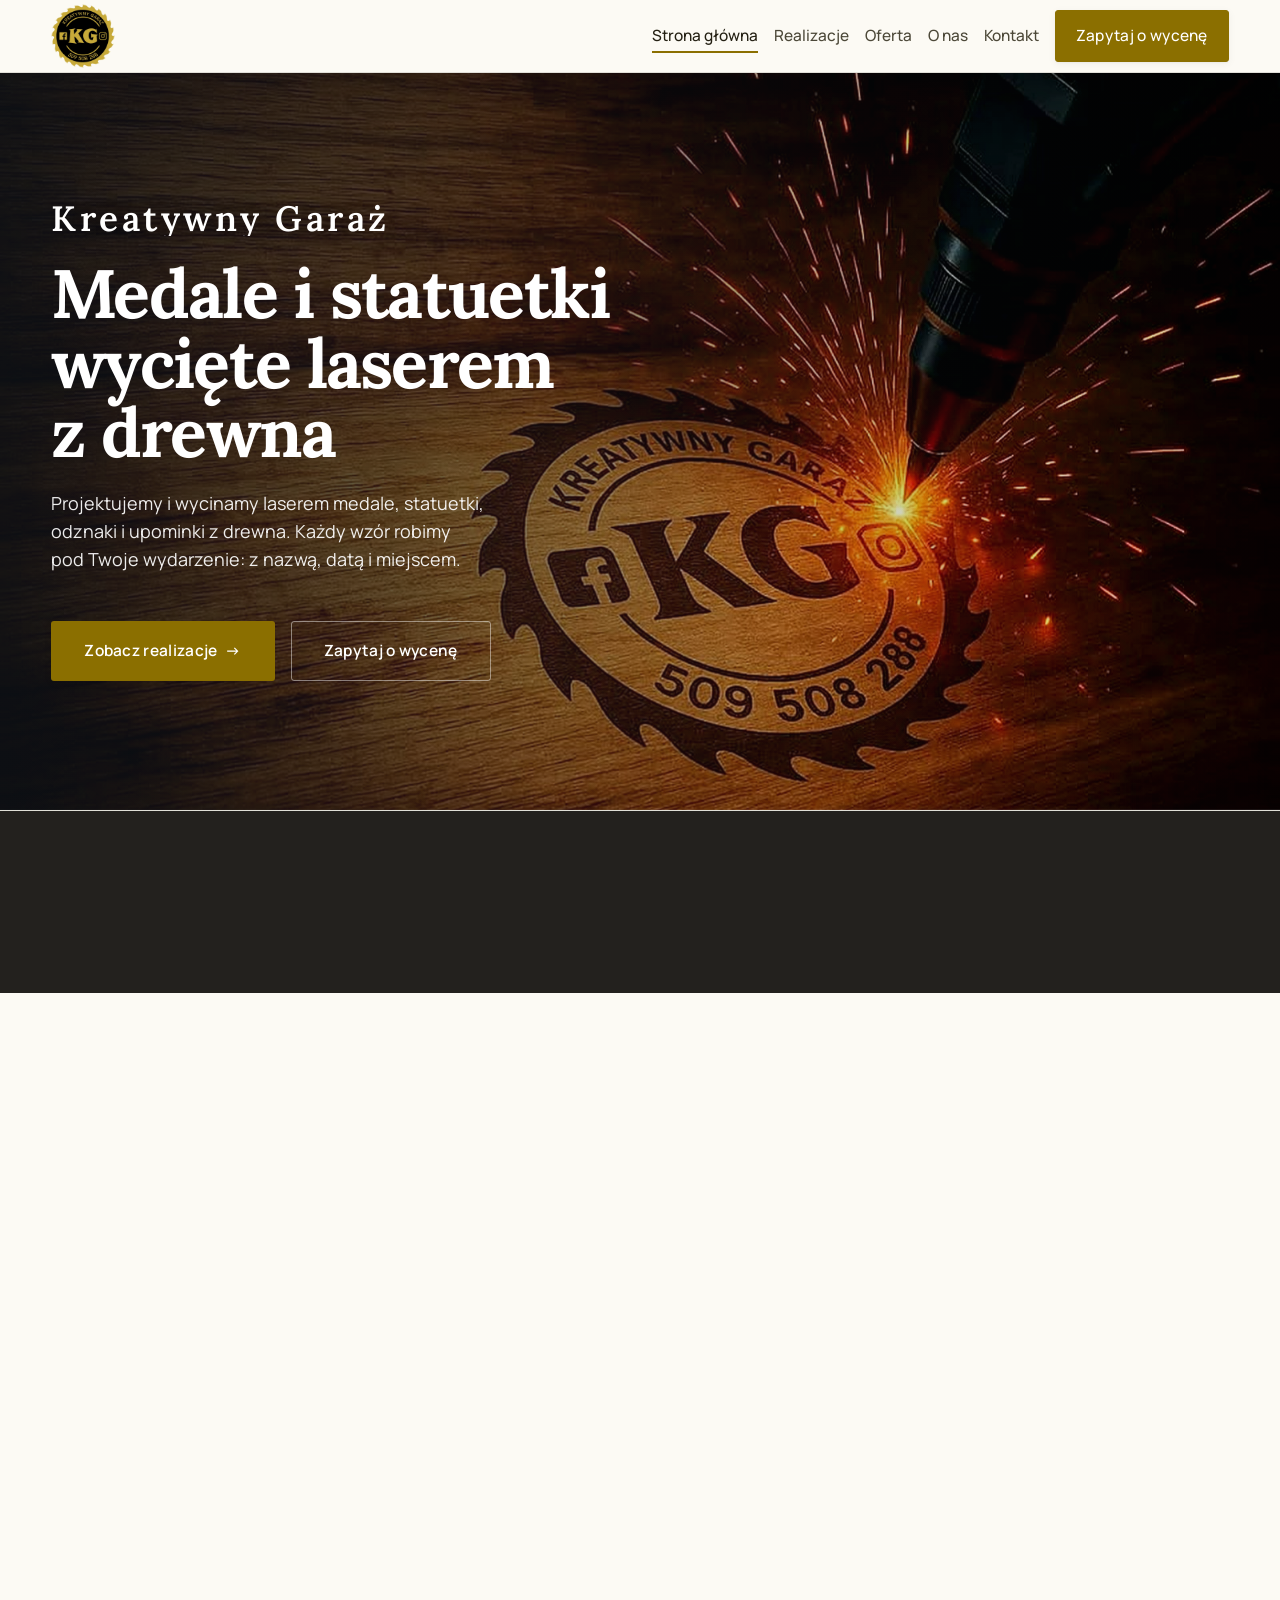
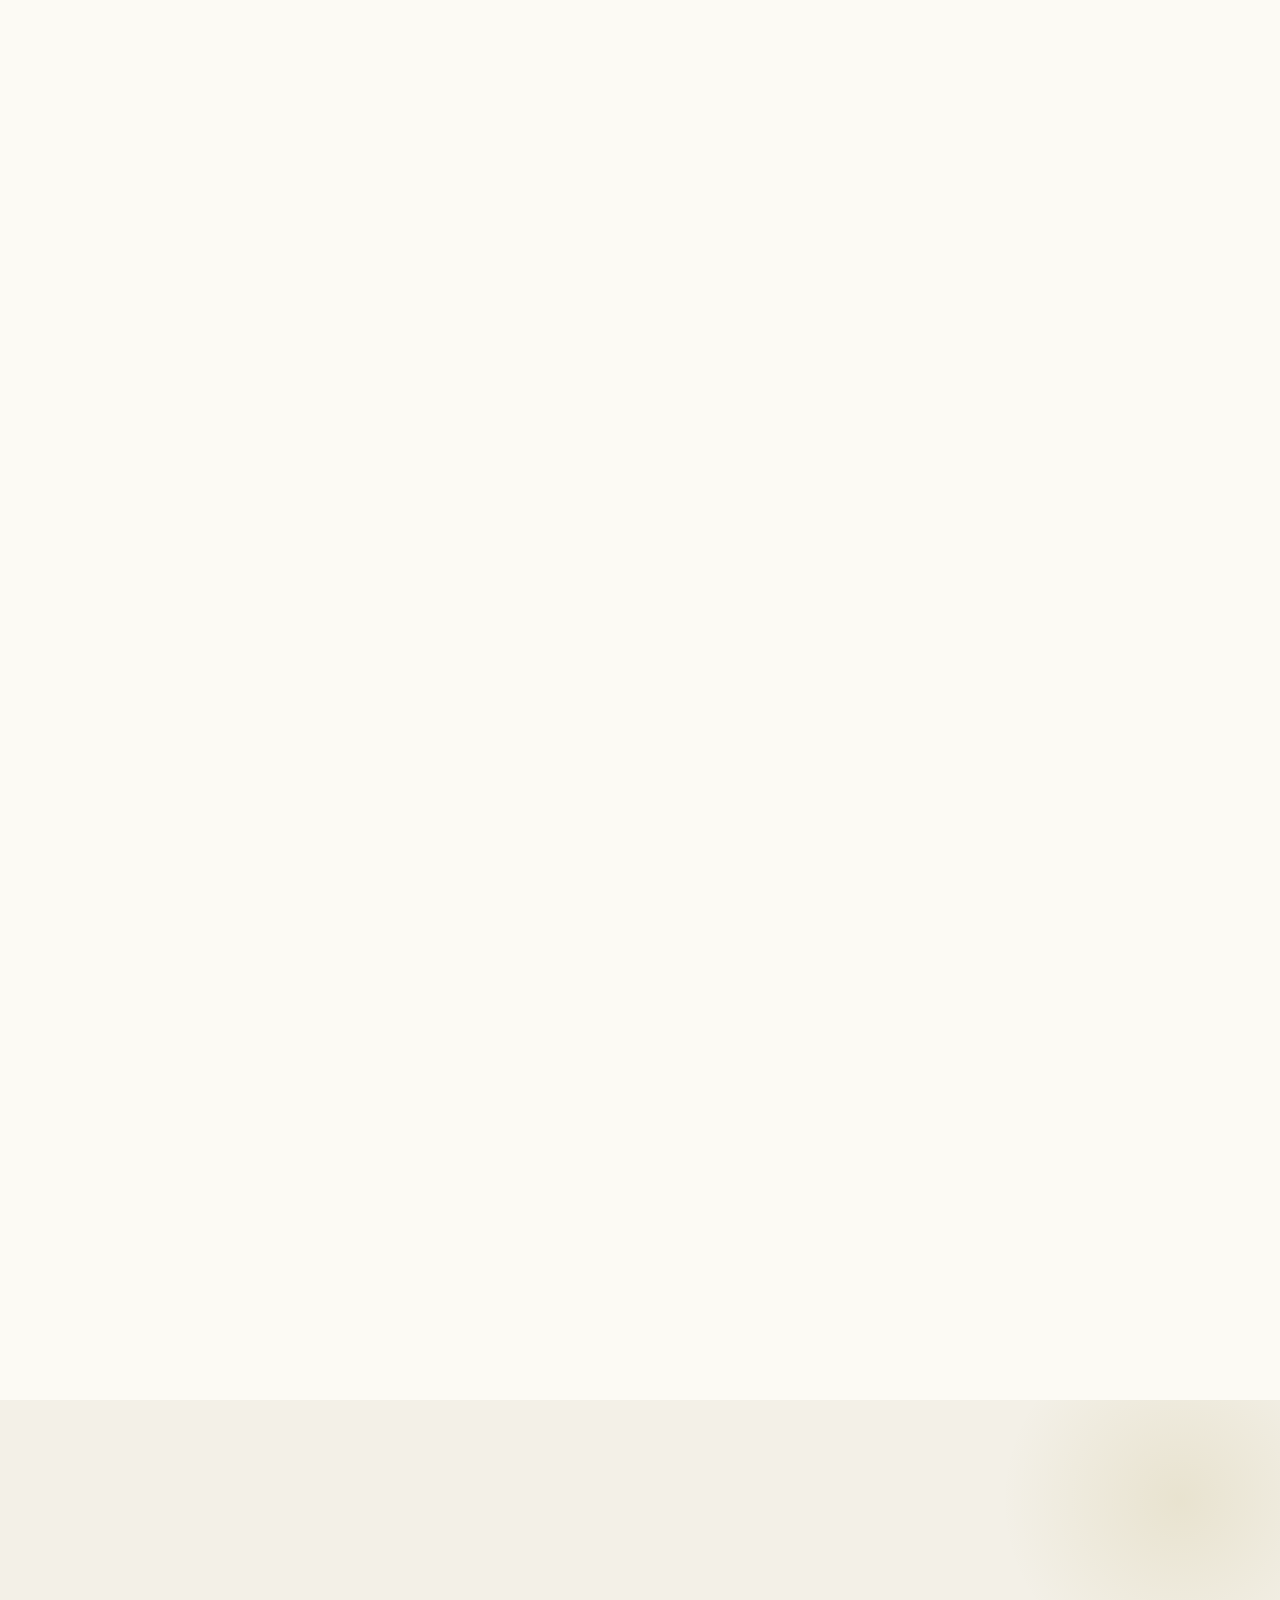
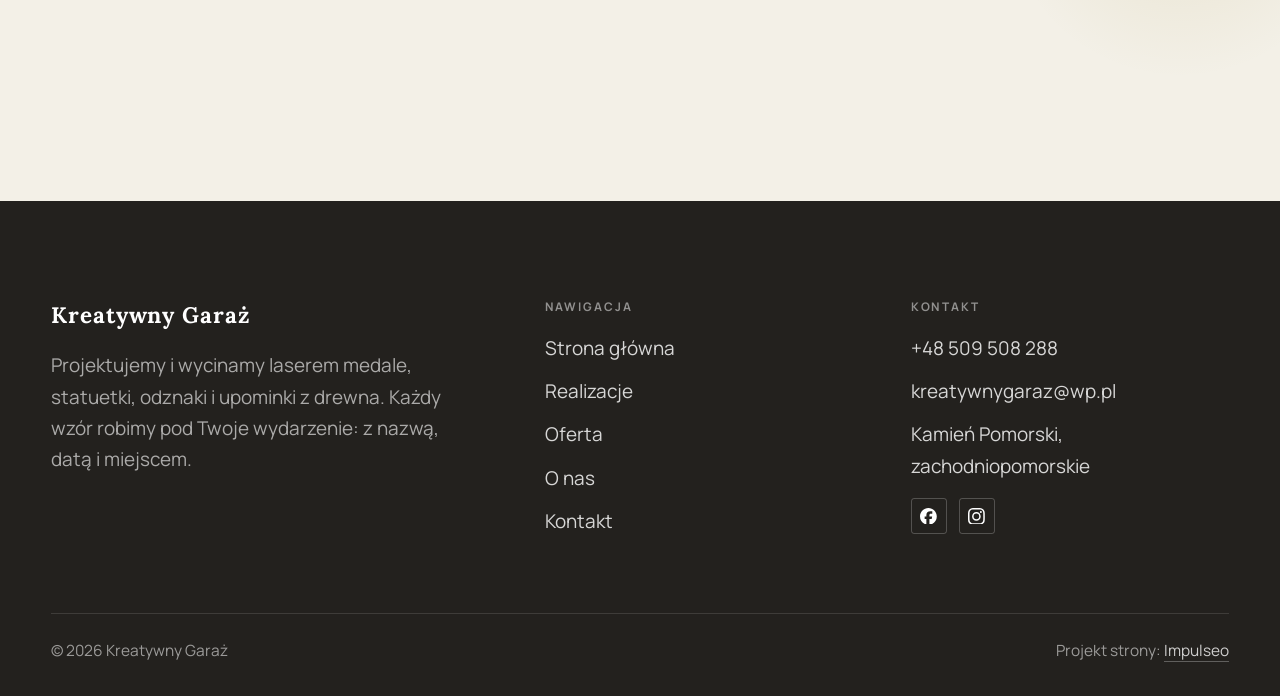
==== index.html @ 51b4d13c "Strona demo: kreatywny-garaz" ====
<!DOCTYPE html>
<html lang="pl">
<head>
<meta charset="UTF-8">
<meta name="viewport" content="width=device-width, initial-scale=1.0">
<title>Kreatywny Garaż - grawerowanie i cięcie laserowe · Kamień Pomorski</title>
<meta name="description" content="Kreatywny Garaż - grawerowanie i cięcie laserowe w drewnie. Medale, statuetki, odznaki i upominki z własnym projektem. Kamień Pomorski i okolice, tel. 509 508 288.">
<link rel="canonical" href="https://kris20032.github.io/kreatywny-garaz/">
<meta name="robots" content="noindex, nofollow">
<meta property="og:type" content="website">
<meta property="og:locale" content="pl_PL">
<meta property="og:site_name" content="Kreatywny Garaż">
<meta property="og:title" content="Kreatywny Garaż - grawerowanie i cięcie laserowe · Kamień Pomorski">
<meta property="og:description" content="Kreatywny Garaż - grawerowanie i cięcie laserowe w drewnie. Medale, statuetki, odznaki i upominki z własnym projektem. Kamień Pomorski i okolice, tel. 509 508 288.">
<meta property="og:url" content="https://kris20032.github.io/kreatywny-garaz/">
<meta property="og:image" content="https://kris20032.github.io/kreatywny-garaz/img/og.jpg">
<meta property="og:image:width" content="1200">
<meta property="og:image:height" content="630">
<meta name="twitter:card" content="summary_large_image">
<script type="application/ld+json">{"@context": "https://schema.org", "@type": "LocalBusiness", "name": "Kreatywny Garaż", "url": "https://kris20032.github.io/kreatywny-garaz/", "telephone": "+48509508288", "image": "https://kris20032.github.io/kreatywny-garaz/img/og.jpg", "areaServed": "Kamień Pomorski", "sameAs": ["https://www.facebook.com/KreatywnyGarazWyrobyzDrewna/", "https://www.instagram.com/kreatywny_garaz/"]}</script>
<link rel="preconnect" href="https://fonts.googleapis.com">
<link rel="preconnect" href="https://fonts.gstatic.com" crossorigin>
<link href="https://fonts.googleapis.com/css2?family=Lora:wght@500;600;700&family=Manrope:wght@400;500;600&display=swap" rel="stylesheet">
<link rel="stylesheet" href="assets/styles.css?v=b07bffbc">
</head>
<body>

<header class="nav">
  <div class="wrap nav-inner">
    <a class="brand brand-has-logo" href="index.html"><img class="brand-logo" src="img/logo.png" alt="Kreatywny Garaż" width="720" height="720" decoding="async"></a>
    <nav class="nav-links">
      <a href="index.html" class="active" aria-current="page">Strona główna</a>
      <a href="realizacje.html">Realizacje</a>
      <a href="oferta.html">Oferta</a>
      <a href="o-nas.html">O nas</a>
      <a href="kontakt.html">Kontakt</a>
      <a href="kontakt.html" class="btn btn-accent">Zapytaj o wycenę</a>
    </nav>
    <button class="nav-toggle" aria-label="Menu"><span></span><span></span><span></span></button>
  </div>
</header>

<main>
<section class="hero-cine">
  <img src="img/hero.jpg" fetchpriority="high" data-rotate="img/g7.jpg|img/g8.jpg" alt="Kreatywny Garaż - Medale i statuetki wycięte laserem z drewna" width="1600" height="1067">
  <div class="wrap">
    <div class="hero-copy">
      <div class="brandmark bm-m"><span class="bm-line"><span>Kreatywny Garaż</span></span></div>
      <h1>Medale i statuetki wycięte laserem z drewna</h1>
      <p class="lead">Projektujemy i wycinamy laserem medale, statuetki, odznaki i upominki z drewna. Każdy wzór robimy pod Twoje wydarzenie: z nazwą, datą i miejscem.</p>
      <div class="hero-actions">
        <a href="realizacje.html" class="btn btn-accent">Zobacz realizacje <span class="arr">→</span></a>
        <a href="kontakt.html" class="btn btn-ghost btn-on-dark">Zapytaj o wycenę</a>
      </div>
    </div>
  </div>
</section>
<section class="strip n-5" style="padding-block:0">
  <div class="wrap">
    <div class="item reveal"><div class="k">Własny projekt</div><div class="v">każdy wzór od zera</div></div>
    <div class="item reveal"><div class="k">Grawer laserowy</div><div class="v">precyzyjny detal</div></div>
    <div class="item reveal"><div class="k">Drewno i sklejka</div><div class="v">warstwy i kolory</div></div>
    <div class="item reveal"><div class="k">Medale i statuetki</div><div class="v">na zawody i biegi</div></div>
    <div class="item reveal"><div class="k">Upominki</div><div class="v">z nazwą i datą</div></div>
  </div>
</section>
<section>
  <div class="wrap split">
    <div class="split-art reveal"><img src="img/g1.jpg" alt="Kreatywny Garaż - realizacja" loading="lazy" width="1152" height="1440" decoding="async"></div>
    <div class="split-copy reveal">
      <span class="eyebrow">O nas</span>
      <h2>Laser, drewno i własne wzory</h2>
      <p class="muted">Na naszym Instagramie jest już ponad 1800 wpisów - prawie każda praca, która wyszła z pracowni. Zajrzyj tam, zanim zadzwonisz: łatwiej będzie pokazać, o jaki styl Ci chodzi.</p>
      <p class="muted">Robiliśmy medale i statuetki na Kamieński Bieg Niepodległości oraz odznaki dla koła łowieckiego „Żubr”. Laser pozwala oddać drobny detal: herb, ratusz, sylwetkę biegacza czy napis z datą.</p>
      <a href="o-nas.html" class="btn btn-ghost">Poznaj nas <span class="arr">→</span></a>
    </div>
  </div>
</section>
<section class="gateways-band">
  <div class="wrap">
    <div class="gateways">
      <a href="oferta.html" class="gateway reveal"><img src="img/g2.jpg" alt="Medale z drewna" loading="lazy" width="1152" height="1440" decoding="async"><span class="g-ttl">Medale z drewna</span></a>
      <a href="oferta.html" class="gateway reveal"><img src="img/g3.jpg" alt="Statuetki i trofea" loading="lazy" width="1152" height="1440" decoding="async"><span class="g-ttl">Statuetki i trofea</span></a>
      <a href="oferta.html" class="gateway reveal"><img src="img/g4.jpg" alt="Odznaki dla kół łowieckich" loading="lazy" width="1152" height="1440" decoding="async"><span class="g-ttl">Odznaki dla kół łowieckich</span></a>
    </div>
  </div>
</section>
<section class="stopklatka" aria-hidden="true">
  <div class="stk-bg" style="background-image:url(img/g9.jpg)"></div>
</section>
<section class="opinie op-fallback">
  <div class="wrap">
    <div class="head center reveal">
      <span class="eyebrow">Dla kogo robimy</span>
      <h2>Robiliśmy dla nich</h2>
      <p>Biegi, turnieje i koła łowieckie z okolic Kamienia Pomorskiego zamawiają u nas nagrody i odznaki.</p>
    </div>
  </div>
</section>
<section>
  <div class="wrap">
    <div class="head reveal">
      <span class="eyebrow">Realizacje</span>
      <h2>Nasze prace</h2>
      <p>Medale, statuetki i odznaki, które wyszły z naszej pracowni.</p>
    </div>
    <div class="gallery">
      <div class="tile t-two3 reveal"><img src="img/g5.jpg" alt="Kreatywny Garaż" loading="lazy" width="1152" height="1440" decoding="async"></div>
      <div class="tile t-third reveal"><img src="img/g6.jpg" alt="Kreatywny Garaż" loading="lazy" width="1152" height="1440" decoding="async"></div>
      <div class="tile t-third reveal"><img src="img/g10.jpg" alt="Kreatywny Garaż" loading="lazy" width="1600" height="1000" decoding="async"></div>
      <div class="tile t-third reveal"><img src="img/g11.jpg" alt="Kreatywny Garaż" loading="lazy" width="1600" height="1000" decoding="async"></div>
      <div class="tile t-third reveal"><img src="img/about.jpg" alt="Kreatywny Garaż" loading="lazy" width="1152" height="1440" decoding="async"></div>
    </div>
    <div style="margin-top:var(--space-7)" class="reveal"><a href="realizacje.html" class="btn btn-accent">Pełna galeria <span class="arr">→</span></a></div>
  </div>
</section>
<section class="cta">
  <div class="wrap">
    <div class="reveal">
      <span class="eyebrow">Współpraca</span>
      <h2>Szykujesz zawody albo jubileusz?</h2>
      <p>Zadzwoń i powiedz, co ma powstać i na kiedy. Przygotujemy projekt i podamy cenę.</p>
    </div>
    <div class="cta-actions reveal">
      <a href="kontakt.html" class="btn btn-light">Zapytaj o wycenę <span class="arr">→</span></a>
      <a href="tel:+48509508288" class="btn btn-ghost btn-ghost-cta">+48 509 508 288</a>
    </div>
  </div>
</section>
</main>

<footer>
  <div class="wrap">
    <div class="foot-grid">
      <div class="foot-brand">
        <div class="name">Kreatywny Garaż</div>
        <p>Projektujemy i wycinamy laserem medale, statuetki, odznaki i upominki z drewna. Każdy wzór robimy pod Twoje wydarzenie: z nazwą, datą i miejscem.</p>
      </div>
      <div class="foot-col">
        <h4>Nawigacja</h4>
        <a href="index.html">Strona główna</a>
        <a href="realizacje.html">Realizacje</a>
        <a href="oferta.html">Oferta</a>
        <a href="o-nas.html">O nas</a>
        <a href="kontakt.html">Kontakt</a>
      </div>
      <div class="foot-col">
        <h4>Kontakt</h4>
        <a href="tel:+48509508288">+48 509 508 288</a>
        <a href="mailto:kreatywnygaraz@wp.pl">kreatywnygaraz@wp.pl</a>
        <p>Kamień Pomorski, zachodniopomorskie</p>
      <div class="foot-soc">
        <a class="soc" href="https://www.facebook.com/KreatywnyGarazWyrobyzDrewna/" target="_blank" rel="noopener" aria-label="Facebook - Kreatywny Garaż"><svg viewBox="0 0 24 24" aria-hidden="true" focusable="false"><path d="M9.101 23.691v-7.98H6.627v-3.667h2.474v-1.58c0-4.085 1.848-5.978 5.858-5.978.401 0 .955.042 1.468.103a8.68 8.68 0 0 1 1.141.195v3.325a8.623 8.623 0 0 0-.653-.036 26.805 26.805 0 0 0-.733-.009c-.707 0-1.259.096-1.675.309a1.686 1.686 0 0 0-.679.622c-.258.42-.374.995-.374 1.752v1.297h3.919l-.386 2.103-.287 1.564h-3.246v8.245C19.396 23.238 24 18.179 24 12.044c0-6.627-5.373-12-12-12s-12 5.373-12 12c0 5.628 3.874 10.35 9.101 11.647Z" fill="currentColor"/></svg></a>
        <a class="soc" href="https://www.instagram.com/kreatywny_garaz/" target="_blank" rel="noopener" aria-label="Instagram - Kreatywny Garaż"><svg viewBox="0 0 24 24" aria-hidden="true" focusable="false"><path d="M7.0301.084c-1.2768.0602-2.1487.264-2.911.5634-.7888.3075-1.4575.72-2.1228 1.3877-.6652.6677-1.075 1.3368-1.3802 2.127-.2954.7638-.4956 1.6365-.552 2.914-.0564 1.2775-.0689 1.6882-.0626 4.947.0062 3.2586.0206 3.6671.0825 4.9473.061 1.2765.264 2.1482.5635 2.9107.308.7889.72 1.4573 1.388 2.1228.6679.6655 1.3365 1.0743 2.1285 1.38.7632.295 1.6361.4961 2.9134.552 1.2773.056 1.6884.069 4.9462.0627 3.2578-.0062 3.668-.0207 4.9478-.0814 1.28-.0607 2.147-.2652 2.9098-.5633.7889-.3086 1.4578-.72 2.1228-1.3881.665-.6682 1.0745-1.3378 1.3795-2.1284.2957-.7632.4966-1.636.552-2.9124.056-1.2809.0692-1.6898.063-4.948-.0063-3.2583-.021-3.6668-.0817-4.9465-.0607-1.2797-.264-2.1487-.5633-2.9117-.3084-.7889-.72-1.4568-1.3876-2.1228C21.2982 1.33 20.628.9208 19.8378.6165 19.074.321 18.2017.1197 16.9244.0645 15.6471.0093 15.236-.005 11.977.0014 8.718.0076 8.31.0215 7.0301.0839m.1402 21.6932c-1.17-.0509-1.8053-.2453-2.2287-.408-.5606-.216-.96-.4771-1.3819-.895-.422-.4178-.6811-.8186-.9-1.378-.1644-.4234-.3624-1.058-.4171-2.228-.0595-1.2645-.072-1.6442-.079-4.848-.007-3.2037.0053-3.583.0607-4.848.05-1.169.2456-1.805.408-2.2282.216-.5613.4762-.96.895-1.3816.4188-.4217.8184-.6814 1.3783-.9003.423-.1651 1.0575-.3614 2.227-.4171 1.2655-.06 1.6447-.072 4.848-.079 3.2033-.007 3.5835.005 4.8495.0608 1.169.0508 1.8053.2445 2.228.408.5608.216.96.4754 1.3816.895.4217.4194.6816.8176.9005 1.3787.1653.4217.3617 1.056.4169 2.2263.0602 1.2655.0739 1.645.0796 4.848.0058 3.203-.0055 3.5834-.061 4.848-.051 1.17-.245 1.8055-.408 2.2294-.216.5604-.4763.96-.8954 1.3814-.419.4215-.8181.6811-1.3783.9-.4224.1649-1.0577.3617-2.2262.4174-1.2656.0595-1.6448.072-4.8493.079-3.2045.007-3.5825-.006-4.848-.0608M16.953 5.5864A1.44 1.44 0 1 0 18.39 4.144a1.44 1.44 0 0 0-1.437 1.4424M5.8385 12.012c.0067 3.4032 2.7706 6.1557 6.173 6.1493 3.4026-.0065 6.157-2.7701 6.1506-6.1733-.0065-3.4032-2.771-6.1565-6.174-6.1498-3.403.0067-6.156 2.771-6.1496 6.1738M8 12.0077a4 4 0 1 1 4.008 3.9921A3.9996 3.9996 0 0 1 8 12.0077" fill="currentColor"/></svg></a>
      </div>
      </div>
    </div>
    <div class="foot-bot">
      <span>© 2026 Kreatywny Garaż</span>
      <span>Projekt strony: <a class="foot-credit" href="https://impulseo.pl" target="_blank" rel="noopener">Impulseo</a></span>
    </div>
  </div>
</footer>
<div class="sticky-reserve"><a class="sr-book" href="kontakt.html">Zapytaj o wycenę</a><a class="sr-call" href="tel:+48509508288" aria-label="Zadzwoń"><svg class="ico-tel" width="16" height="16" viewBox="0 0 24 24" fill="none" aria-hidden="true"><path d="M6.6 10.8a15.5 15.5 0 0 0 6.6 6.6l2.2-2.2a1 1 0 0 1 1-.24 11.4 11.4 0 0 0 3.6.58 1 1 0 0 1 1 1V20a1 1 0 0 1-1 1A17 17 0 0 1 3 4a1 1 0 0 1 1-1h3.5a1 1 0 0 1 1 1c0 1.25.2 2.46.58 3.6a1 1 0 0 1-.25 1l-2.23 2.2Z" fill="currentColor"/></svg></a></div>
<div class="demo-wazne" data-do="2026-11-18" data-cykl="3" hidden><svg class="dw-ico" width="13" height="13" viewBox="0 0 24 24" fill="none" aria-hidden="true"><circle cx="12" cy="12" r="8.6" stroke="currentColor" stroke-width="1.8"/><path d="M12 7.2V12l3.3 2" stroke="currentColor" stroke-width="1.8" stroke-linecap="round"/></svg><span class="dw-txt"></span></div>

<script src="assets/main.js"></script>
</body>
</html>
---- assets/styles.css ----
/* ============================================================
   STOLBASZ — premium, architektoniczny B2B fit-out
   Jasna paleta, zero brązu. System wg premium-web-craft.
   Projekt strony: Impulseo (impulseo.pl)
   ============================================================ */

:root{
  /* PALETA — jasna, architektoniczna, chłodna */
  --paper:#F3F1EC;          /* główne tło */
  --paper-2:#E6E3DB;        /* sekcje alternatywne (chłodny jasny szary) */
  --paper-3:#E6E3DB;        /* delikatne wypełnienia */
  --ink:#23211E;            /* tekst główny — chłodny grafit */
  --ink-soft:#43403A;       /* nagłówki drugorzędne */
  --muted:#87837A;          /* tekst poboczny */
  --line:rgba(35,33,30,.12);/* hairline */
  --accent:#8A6B3C;         /* stonowany petrol-slate — jedyny akcent */
  --accent-d:#6E5430;
  --accent-soft:rgba(138,107,60,.10);
  --dark:#23211E;           /* sekcje ciemne (stopka/CTA) */

  /* HOVER ZDJĘĆ — JEDEN standard dla całego silnika (decyzja K. 04.08.2026, artefakt z wariantami).
     AKTUALNE (K.+Szymon 09.08.2026, wybór z artefaktu 6 wariantów): zoom 1.05 przy 1.4s -
     przy tak długim czasie mocniejszy kadr NIE skacze, tylko „oddycha". Poprzedni standard
     (1.02 / .55s z 04.08) odbierany jako dynamiczny i szybki.
     Spoczynek lekko przygaszony, ale TYLKO tam, gdzie jest mysz (@media hover:hover) —
     na telefonie zdjęcia zostają w pełnej jasności. */
  --img-zoom:1.05;                   /* K.+Szymon 09.08: wariant F z artefaktu porównawczego */
  --img-rest:brightness(.95) saturate(.99);
  --img-hot:brightness(1.06) saturate(1.05);
  --img-dur:1.4s;                    /* K.+Szymon 09.08 (wariant F): powoli = elegancko */
  --img-ease:cubic-bezier(.16,.84,.44,1);  /* miękki ogon, efekt „oddychania" */

  /* ODSTĘPY — skala 4/8 */
  --space-1:4px; --space-2:8px; --space-3:12px; --space-4:16px; --space-5:24px;
  --space-6:32px; --space-7:48px; --space-8:64px; --space-9:96px; --space-10:128px;

  /* TYPOGRAFIA — fluid clamp() (skala podbita 16.07.2026: większe, czytelniejsze litery — uwaga Adama) */
  --text-sm:clamp(.9rem,.87rem + .12vw,1rem);
  --text-base:clamp(1.08rem,1.04rem + .18vw,1.2rem);
  --text-lg:clamp(1.24rem,1.15rem + .34vw,1.44rem);
  --text-h3:clamp(1.34rem,1.22rem + .55vw,1.66rem);
  --text-h2:clamp(2.1rem,1.66rem + 2.1vw,3.1rem);
  --text-h1:clamp(2.9rem,2.1rem + 4vw,5.1rem);

  /* PROMIENIE — architektoniczne, raczej ostre */
  --r-sm:3px; --r-md:6px; --r-lg:10px;

  /* RUCH */
  --ease:cubic-bezier(.25,.46,.45,.94); --dur:.24s;

  /* CIENIE — miękkie, warstwowe */
  --sh-sm:0 1px 2px rgba(16,24,32,.04), 0 2px 8px rgba(16,24,32,.05);
  --sh-md:0 2px 6px rgba(16,24,32,.05), 0 12px 28px -8px rgba(16,24,32,.12);
  --sh-lg:0 6px 14px rgba(16,24,32,.07), 0 26px 56px -18px rgba(16,24,32,.22);

  --hairline:1px solid var(--line);

  --font-display:'Lora',serif;
  --font-body:'Manrope',sans-serif;
}

*{box-sizing:border-box;margin:0;padding:0}
html{scroll-behavior:smooth}
body{
  font-family:var(--font-body);
  font-size:var(--text-base);
  line-height:1.65;
  color:var(--ink);
  background:var(--paper);
  -webkit-font-smoothing:antialiased;
  text-rendering:optimizeLegibility;
}
img{max-width:100%;height:auto;display:block}  /* height:auto = width/height z atrybutów trzyma proporcje (TOP#12) */
a{color:inherit;text-decoration:none}

.wrap{width:min(92%,1180px);margin-inline:auto}
section{padding-block:clamp(52px,6.5vw,96px)}

h1,h2,h3{font-family:var(--font-display);font-weight:700;line-height:1.08;letter-spacing:-.02em;color:var(--ink)}
h1{font-size:var(--text-h1);letter-spacing:-.035em}
h2{font-size:var(--text-h2);letter-spacing:-.025em}
h3{font-size:var(--text-h3)}
/* MIARA — długość wiersza. WCAG 2.2 SC 1.4.8: max 80 znaków; Butterick: 45–90.
   68ch daje realnie 72–78 znaków polskiego tekstu, czyli z zapasem pod granicą.
   Wcześniej limit miał TYLKO <p> — <li>, <blockquote> i <dd> nie miały żadnego,
   i to jedyny powód, dla którego 23 bloki na dwóch oddanych stronach jadą po
   83–106 znaków w wierszu (pomiar 07.08.2026, bramka `miara`).
   ⚠️ Listy i definicje ograniczamy TYLKO bez klasy: `ul`/`ol` z klasą to u nas
   układ (siatki kafli, menu), a nie tekst ciągły — tam miarę wyznacza układ. */
/* 60ch, nie 68ch (K. 10.08): po zmianie fontów na węższe kroje (DM Sans i spółka)
   w 68ch mieściło się ~90 znaków - bramka pikselowa słusznie zgłaszała przekroczenie
   granicy 80. Pomiar na żywej przeglądarce: 60ch = 90 znaków, 53ch = ~78 znaków, czyli normę WCAG 1.4.8. */
:root{ --miara:53ch }
p{max-width:min(100%,var(--miara))}
blockquote,
ul:not([class])>li, ol:not([class])>li,
dl:not([class])>dd{max-width:min(100%,var(--miara))}

/* ⚠️ Świadomie BEZ wyjątku `.tile p,.card p,.svc p{max-width:none}`, choć nasuwa się sam:
   te akapity BYŁY już ograniczone (stare `p{max-width:65ch}`), więc „wyjątek" nie odblokowałby
   niczego nowego — tylko ROZLUŹNIŁ stan sprzed zmiany na wszystkich demach naraz.
   `figcaption` żadna z reguł wyżej nie dotyczy, więc też nie potrzebuje zwolnienia. */

/* ŁAMANIE. `balance` wyrównuje długości wierszy w nagłówku, `pretty` pilnuje ostatniego
   wiersza akapitu, żeby nie został w nim jeden wyraz. Obsługiwane od Chrome 117 /
   Safari 17.5; starsze przeglądarki po prostu ignorują tę własność.
   `text-wrap:pretty` nie występowało dotąd ANI RAZ w silniku ani w repo klientów. */
h1,h2,h3,.lead,.lede{text-wrap:balance}
p,li,blockquote,dd{text-wrap:pretty}

.eyebrow{
  font-family:var(--font-body);
  font-size:var(--text-sm);
  font-weight:600;
  letter-spacing:.18em;
  text-transform:uppercase;
  color:var(--accent);
  display:inline-flex;align-items:center;gap:var(--space-3);
}
/* flex:none + margin-top = kreska trzyma się PIERWSZEJ linii. Wcześniej align-items:center
   centrowało ją względem całego bloku i przy zawinięciu (długi kicker typu
   „…WNĘTRZ · LESZNO · OD 2019") druga linia lądowała z brzydkim wcięciem. */
.eyebrow{align-items:flex-start}
.eyebrow>*,.eyebrow{text-wrap:balance}   /* dlugi kicker lamal sie na sierote typu samo „2019" w drugiej linii */
.eyebrow::before{content:"";width:28px;height:1px;background:var(--accent);display:inline-block;flex:none;margin-top:.62em}

.muted{color:var(--muted)}
.lead{font-size:var(--text-lg);line-height:1.55;color:var(--ink-soft);max-width:50ch}

/* ---------- BUTTONS ---------- */
.btn{
  display:inline-flex;align-items:center;gap:var(--space-2);
  font-weight:600;font-size:var(--text-sm);letter-spacing:.02em;
  padding:var(--space-4) var(--space-6);
  border-radius:var(--r-sm);
  transition:transform var(--dur) var(--ease),box-shadow var(--dur) var(--ease),background var(--dur) var(--ease);
  cursor:pointer;border:1px solid transparent;
}
.btn-accent{background:var(--accent);color:#fff;box-shadow:var(--sh-sm)}
.btn-accent:hover{background:var(--accent-d);transform:translateY(-2px);box-shadow:var(--sh-md)}
.btn-accent:active{transform:translateY(0);box-shadow:var(--sh-sm)}
.btn-ghost{background:transparent;color:var(--ink);border-color:var(--line)}
.btn-ghost:hover{border-color:var(--accent);color:var(--accent);transform:translateY(-2px)}
.btn-light{background:#fff;color:var(--ink);box-shadow:var(--sh-sm)}
.btn-light:hover{transform:translateY(-2px);box-shadow:var(--sh-md)}
.btn .arr{transition:transform var(--dur) var(--ease)}
.btn:hover .arr{transform:translateX(4px)}

/* ---------- NAV ---------- */
.nav{
  position:sticky;top:0;z-index:50;
  background:color-mix(in srgb,var(--paper) 88%,transparent);
  backdrop-filter:saturate(140%) blur(10px);
  border-bottom:var(--hairline);
}
.nav-inner{display:flex;align-items:center;justify-content:space-between;gap:var(--space-5);height:72px}
/* ANTY-NACHODZENIE (K. 05.08.2026): długa nazwa firmy + przycisk z pełnym numerem nie mieściły się w pasku
   i flex ściskał linki PONIŻEJ ich treści - "Kontakt" wchodził na ramkę "Zadzwoń +48 ...". Teraz ustępuje
   nazwa marki (skrót wielokropkiem), a menu i przycisk nigdy się nie kurczą ani nie zachodzą na siebie. */
.brand{display:flex;flex-direction:column;line-height:1;min-width:0;flex:0 1 auto}
.brand .name{font-family:var(--font-display);font-weight:800;font-size:1.35rem;letter-spacing:.04em;white-space:nowrap;overflow:hidden;text-overflow:ellipsis}
.brand .sub{font-size:.62rem;letter-spacing:.34em;text-transform:uppercase;color:var(--muted);margin-top:5px;white-space:nowrap;overflow:hidden;text-overflow:ellipsis}
.nav-links{display:flex;align-items:center;gap:var(--space-6);flex:0 0 auto}
.nav-links a{font-size:var(--text-sm);font-weight:500;color:var(--ink-soft);position:relative;padding-block:4px;white-space:nowrap;transition:color var(--dur) var(--ease)}
.nav-links a::after{content:"";position:absolute;left:0;bottom:0;width:0;height:1.5px;background:var(--accent);transition:width var(--dur) var(--ease)}
.nav-links a:hover,.nav-links a.active{color:var(--ink)}
.nav-links a:hover::after,.nav-links a.active::after{width:100%}
.nav-links .btn{padding:var(--space-2) var(--space-5)}
/* przyciski w nav: właściwy kolor (przebij .nav-links a) + bez podkreślenia */
.nav-links a.btn-accent{color:#fff}
.nav-links a.btn-ghost,.nav-links a.btn-light{color:var(--ink)}
/* CTA w pasku: NIE podkreślenie spod linków menu, ale ten sam przelatujący błysk,
   co na wszystkich innych przyciskach (zgłoszenie K. 13.08.2026 - „na hero jest efekt
   światła przechodzącego przez przycisk, na navbarze go nie ma, a mają być identyczne").
   Reguła `.nav-links a::after` jest silniejsza od `.btn::after`, więc trzeba jej
   geometrię wyzerować i wpisać połysk z nazwy - samo `display:none` gasiło efekt. */
.nav-links a.btn::after{
  display:block;content:"";position:absolute;inset:0;z-index:-1;pointer-events:none;
  width:auto;height:auto;border-radius:inherit;   /* kasuje geometrię podkreślenia (width:0;height:1.5px) */
  background:linear-gradient(100deg,transparent 32%,rgba(255,255,255,.20) 50%,transparent 68%);
  translate:-120% 0}
@media (prefers-reduced-motion:no-preference){
  .nav-links a.btn:hover::after{translate:120% 0;transition:translate .75s var(--mt-ease,cubic-bezier(.16,.84,.44,1))}
}
.nav-toggle{display:none;background:none;border:none;cursor:pointer;flex-direction:column;gap:5px;padding:8px}
.nav-toggle span{width:24px;height:2px;background:var(--ink);transition:var(--dur)}
/* Ciasny zakres MIĘDZY menu mobilnym a pełnym pulpitem: zbijamy odstępy i nazwę marki,
   żeby wszystko zmieściło się naturalnie, zanim w ogóle dojdzie do skracania wielokropkiem. */
@media(max-width:1280px) and (min-width:921px){
  .nav-links{gap:var(--space-4)}
  .nav-links .btn{padding:var(--space-2) var(--space-4)}
  .brand .name{font-size:1.15rem}
}

/* ---------- HERO (split) ---------- */
.hero{position:relative;overflow:hidden;border-bottom:var(--hairline)}
.hero-grid{display:grid;grid-template-columns:1.05fr .95fr;gap:clamp(24px,4vw,60px);align-items:center;
  padding-block:clamp(36px,4.5vw,64px)}
.hero-copy .eyebrow{margin-bottom:var(--space-5)}
.hero-copy h1{margin-bottom:var(--space-5)}
.hero-copy .lead{margin-bottom:var(--space-7)}
.hero-actions{display:flex;flex-wrap:wrap;gap:var(--space-4)}
.hero-art{position:relative;aspect-ratio:4/3;border-radius:var(--r-lg);overflow:hidden;box-shadow:var(--sh-lg)}
.hero-art img{width:100%;height:100%;object-fit:cover}
.hero-art::after{content:"";position:absolute;inset:0;background:linear-gradient(180deg,transparent 55%,rgba(18,24,28,.28))}
.hero-badge{position:absolute;left:var(--space-5);bottom:var(--space-5);z-index:2;
  background:rgba(252,252,251,.94);backdrop-filter:blur(4px);
  border-radius:var(--r-md);padding:var(--space-4) var(--space-5);box-shadow:var(--sh-md);max-width:78%}
.hero-badge strong{display:block;font-family:var(--font-display);font-size:1rem;letter-spacing:-.01em}
.hero-badge span{font-size:var(--text-sm);color:var(--muted)}

/* ---------- HERO duży / kinowy (strona główna) ---------- */
.hero-cine{position:relative;min-height:clamp(560px,82vh,840px);min-height:clamp(560px,82svh,840px);display:flex;align-items:center;overflow:hidden;border-bottom:var(--hairline)}
.hero-cine>img{position:absolute;inset:0;width:100%;height:100%;object-fit:cover;z-index:0}
.hero-cine::after{content:"";position:absolute;inset:0;z-index:1;
  background:linear-gradient(95deg,rgba(13,18,23,.86) 0%,rgba(13,18,23,.64) 32%,rgba(13,18,23,.24) 62%,rgba(13,18,23,.04) 100%)}
.hero-cine .wrap{position:relative;z-index:2;padding-block:var(--space-8)}
.hero-cine .hero-copy{max-width:660px}
.hero-cine .eyebrow{color:#fff;margin-bottom:var(--space-5)}
.hero-cine .eyebrow::before{background:#fff}
.hero-cine h1{color:#fff;margin-bottom:var(--space-5);font-size:clamp(2.9rem,2rem + 4.4vw,5.2rem);text-wrap:balance}
.hero-cine .lead{color:rgba(255,255,255,.92);max-width:48ch;margin-bottom:var(--space-7)}
.hero-cine .hero-actions{display:flex;flex-wrap:wrap;gap:var(--space-4)}
/* NISKIE OKNO (laptop z dokiem i paskami przeglądarki ma ~700-780 px wysokości widoku):
   H1 do 5.2rem + długi lead nie mieściły się i przyciski wypadały POD krawędź ekranu -
   klient widział stronę bez ani jednego CTA. Skalujemy w dół, zamiast przycinać treść. */
@media(min-width:821px) and (max-height:820px){
  .hero-cine{min-height:clamp(520px,94svh,780px)}
  .hero-cine .wrap{padding-block:var(--space-6)}
  .hero-cine h1{font-size:clamp(2.2rem,1.5rem + 2.6vw,3.6rem);margin-bottom:var(--space-4)}
  .hero-cine .eyebrow{margin-bottom:var(--space-4)}
  .hero-cine .lead{margin-bottom:var(--space-5);max-width:44ch}
}
@media(max-width:680px){
  .hero-cine{min-height:clamp(520px,76vh,640px);min-height:clamp(520px,76svh,640px);align-items:flex-end}
  .hero-cine::after{background:linear-gradient(0deg,rgba(13,18,23,.9) 6%,rgba(13,18,23,.45) 55%,rgba(13,18,23,.25) 100%)}
  .hero-cine .wrap{padding-bottom:var(--space-9)}
  /* TELEFON (~90% oglądających): lead potrafił zająć 8 linii i zepchnąć CTA poza pierwszy ekran.
     Zwężamy interlinię i skalę - treści nie ucinamy, bo to ona sprzedaje. */
  .hero-cine .lead{font-size:.98rem;line-height:1.5;margin-bottom:var(--space-5)}
  .hero-cine .eyebrow{font-size:.72rem;letter-spacing:.13em;margin-bottom:var(--space-4)}
  .hero-cine .eyebrow::before{width:20px}
  .hero-cine h1{margin-bottom:var(--space-4)}
}

/* full-bleed hero variant (podstrony) */
.pagehead{position:relative;min-height:46vh;min-height:46svh;display:flex;align-items:flex-end;overflow:hidden;border-bottom:var(--hairline)}
.pagehead img{position:absolute;inset:0;width:100%;height:100%;object-fit:cover}
/* 10.08.2026 (decyzja K.): mocniejsze przyciemnienie + cień pod tekstem. Bramka mierzyła na
   nagłówkach podstron 3,38-3,43:1 przy wymaganych 4,5 — jasne zdjęcie (hala, śnieg, niebo)
   podchodziło pod biały tekst. Zdjęcia klientów są różne, więc kontrast musi dawać WARSTWA,
   a nie szczęśliwy dobór kadru. */
.pagehead::after{content:"";position:absolute;inset:0;background:linear-gradient(180deg,rgba(18,24,28,.40),rgba(18,24,28,.76))}
.pagehead .wrap{position:relative;z-index:2;padding-block:var(--space-9);color:#fff}
.pagehead h1{color:#fff;max-width:18ch;text-shadow:0 2px 16px rgba(0,0,0,.55)}
.pagehead .eyebrow{color:#fff}
.pagehead .eyebrow::before{background:#fff}
.pagehead p{color:rgba(255,255,255,.92);margin-top:var(--space-4);max-width:54ch;text-shadow:0 1px 12px rgba(0,0,0,.5)}

/* ---------- STRIP (pasek skrótów / liczby) ---------- */
.strip{background:var(--dark);color:#fff}
/* PASEK HASEŁ — standard 04.08.2026 (decyzja K.): 5 haseł w JEDNYM rzędzie, tekst WYŚRODKOWANY,
   węższe marginesy boczne niż reszta strony (pasek ma iść szerzej), równe wysokości kolumn. */
.strip .wrap{width:min(96%,1440px);display:grid;grid-template-columns:repeat(5,1fr);
  gap:var(--space-5);padding-block:var(--space-7);align-items:stretch}
.strip .item .k{font-family:var(--font-display);font-size:clamp(1.05rem,.82rem + .85vw,1.55rem);
  font-weight:800;letter-spacing:-.02em;color:#fff;line-height:1.18;text-wrap:balance}
.strip .item .v{font-size:var(--text-sm);color:rgba(255,255,255,.66);margin-top:var(--space-2);line-height:1.4}
.strip .item{border-left:2px solid var(--accent);padding-inline:var(--space-4);
  text-align:center;display:flex;flex-direction:column;justify-content:center}
/* liczba kolumn = liczba haseł, żeby ostatnie nie zostawało samo w drugim rzędzie.
   Klasę n-N nadaje multipage.py; domyślnie (bez klasy) pasek jest 5-kolumnowy. */
.strip.n-2 .wrap{grid-template-columns:repeat(2,1fr)}
.strip.n-3 .wrap{grid-template-columns:repeat(3,1fr)}
.strip.n-4 .wrap{grid-template-columns:repeat(4,1fr);gap:var(--space-6)}
.strip.n-4 .item .k{font-size:clamp(1.3rem,1rem + 1.1vw,2rem)}
.strip.n-6 .wrap{grid-template-columns:repeat(6,1fr);gap:var(--space-4)}
.strip.n-6 .item .k{font-size:clamp(.98rem,.8rem + .7vw,1.35rem)}
/* równe łamanie: zamiast "długa linia + jedno słowo" obie linie zbliżonej długości */
.strip .item .k{text-wrap:balance}

/* ---------- SECTION HEAD ---------- */
.head{max-width:48rem;margin-bottom:var(--space-8)}
.head.center{margin-inline:auto;text-align:center}
.head .eyebrow{margin-bottom:var(--space-4)}
.head h2{margin-bottom:var(--space-4)}
.head p{color:var(--muted);font-size:var(--text-lg);line-height:1.55}
.head.center p{margin-inline:auto}

/* ---------- INTRO SPLIT ---------- */
.split{display:grid;grid-template-columns:.92fr 1.08fr;gap:clamp(28px,5vw,80px);align-items:center}
.split.rev{grid-template-columns:1.08fr .92fr}
.split.rev .split-art{order:-1}
.split-art{position:relative;aspect-ratio:5/4;border-radius:var(--r-lg);overflow:hidden;box-shadow:var(--sh-lg)}
.split-art img{width:100%;height:100%;object-fit:cover}
.split-copy h2{margin-bottom:var(--space-5)}
.split-copy p+p{margin-top:var(--space-4)}
.split-copy .btn{margin-top:var(--space-6)}

/* ---------- SERVICES (zakres) ---------- */
.svc-grid{display:grid;grid-template-columns:repeat(auto-fit,minmax(280px,1fr));gap:var(--space-5)}
.svc{background:#fff;border:var(--hairline);border-radius:var(--r-md);padding:var(--space-7) var(--space-6);
  transition:transform var(--dur) var(--ease),box-shadow var(--dur) var(--ease),border-color var(--dur) var(--ease);
  position:relative;overflow:hidden}
.svc::before{content:"";position:absolute;left:0;top:0;width:3px;height:0;background:var(--accent);transition:height var(--dur) var(--ease)}
.svc:hover{transform:translateY(-4px);box-shadow:var(--sh-md);border-color:transparent}
.svc:hover::before{height:100%}
.svc .ic{font-family:var(--font-display);font-size:.8rem;font-weight:700;letter-spacing:.12em;color:var(--accent);margin-bottom:var(--space-4)}
.svc h3{margin-bottom:var(--space-3);font-size:1.22rem}
.svc p{color:var(--muted);font-size:var(--text-base);line-height:1.6}

/* big detailed service rows */
.svc-row{display:grid;grid-template-columns:.8fr 1.2fr;gap:clamp(20px,4vw,60px);align-items:center;padding-block:var(--space-8)}
.svc-row+.svc-row{border-top:var(--hairline)}
.svc-row.rev{grid-template-columns:1.2fr .8fr}
/* Naprzemienny układ wierszy oferty: co drugi wiersz ma zdjęcie po PRAWEJ.
   Było `order:-1` — martwy kod, bo zdjęcie i tak jest pierwszym dzieckiem w HTML,
   więc wszystkie wiersze wyglądały identycznie (zdjęcie zawsze z lewej), a `rev`
   zmieniało tylko szerokość kolumn. Znalezione 29.07.2026 przy różnicowaniu kierunków
   animacji (pomiar pozycji: art.mid 390/502 przy row.mid 756 — zawsze lewa strona). */
.svc-row.rev .svc-row-art{order:2}
.svc-row-art{aspect-ratio:4/3;border-radius:var(--r-md);overflow:hidden;box-shadow:var(--sh-md)}
.svc-row-art img{width:100%;height:100%;object-fit:cover}
.svc-row h3{font-size:1.5rem;margin-bottom:var(--space-4)}
.svc-row .num{font-family:var(--font-display);font-size:.85rem;font-weight:700;letter-spacing:.14em;color:var(--accent);display:block;margin-bottom:var(--space-3)}
.svc-row ul{list-style:none;margin-top:var(--space-4);display:flex;flex-direction:column;gap:var(--space-2)}
.svc-row li{position:relative;padding-left:var(--space-5);color:var(--muted);font-size:var(--text-base)}
.svc-row li::before{content:"";position:absolute;left:0;top:.62em;width:8px;height:1px;background:var(--accent)}

/* ---------- GALLERY (realizacje) ---------- */
.gallery{display:grid;grid-template-columns:repeat(12,1fr);gap:var(--space-4);grid-auto-rows:200px}
/* GALERIA MASONRY — pionowe zdjęcia (portrety beauty/wellness) bez przycinania: kolumny, height auto */
.gallery-masonry{column-count:3;column-gap:var(--space-4)}
@media(max-width:900px){.gallery-masonry{column-count:2}}
@media(max-width:560px){.gallery-masonry{column-count:1}}
.gallery-masonry .m-tile{break-inside:avoid;margin:0 0 var(--space-4);padding:0;position:relative;overflow:hidden;border-radius:var(--r-md);border:1px solid var(--line)}
.gallery-masonry .m-tile img{width:100%;height:auto;display:block}
.gallery-masonry .m-tile .cap{position:absolute;left:0;right:0;bottom:0;padding:var(--space-4);color:#fff;background:linear-gradient(0deg,rgba(0,0,0,.55),transparent);font-size:var(--text-sm)}
.gallery-masonry .m-tile .cap small{display:block;font-weight:400;opacity:.78;letter-spacing:.04em;text-transform:uppercase;font-size:.66rem;margin-top:3px}
.tile{position:relative;overflow:hidden;border-radius:var(--r-md);box-shadow:var(--sh-sm);
  transition:transform var(--dur) var(--ease),box-shadow var(--dur) var(--ease)}
.tile img{width:100%;height:100%;object-fit:cover;
  transition:transform var(--img-dur) var(--img-ease),filter var(--img-dur) var(--img-ease)}
.tile:hover{box-shadow:var(--sh-md)}
.tile .cap{position:absolute;left:0;right:0;bottom:0;padding:var(--space-5) var(--space-4) var(--space-4);
  /* mocniejszy spad + cien pod tekstem: na JASNYCH zdjeciach klienta (biale fronty, sciany)
     slaby gradient dawal kontrast ~1.5:1 zamiast wymaganych 3.6:1 (bramka wygladu, 10.08.2026) */
  background:linear-gradient(transparent 10%,rgba(18,24,28,.55) 40%,rgba(18,24,28,.88) 68%,rgba(18,24,28,.99));color:#fff;
  text-shadow:0 1px 2px rgba(0,0,0,.85),0 2px 10px rgba(0,0,0,.55);
  font-size:var(--text-sm);font-weight:600;letter-spacing:.01em;
  opacity:0;transform:translateY(8px);transition:var(--dur) var(--ease)}
.tile:hover .cap{opacity:1;transform:translateY(0)}
.tile .cap small{display:block;font-weight:400;opacity:.78;letter-spacing:.04em;text-transform:uppercase;font-size:.66rem;margin-top:3px}
/* bento spans */
.t-wide{grid-column:span 6}
.t-tall{grid-column:span 6;grid-row:span 2}
.t-std{grid-column:span 6}
.t-third{grid-column:span 4}
.t-two3{grid-column:span 8}

/* ---------- TRUST / WIARYGODNOŚĆ ---------- */
.trust{background:var(--paper-2)}
.trust-grid{display:grid;grid-template-columns:repeat(auto-fit,minmax(240px,1fr));gap:var(--space-5);margin-top:var(--space-7)}
.trust-card{background:#fff;border-radius:var(--r-md);padding:var(--space-7) var(--space-6);box-shadow:var(--sh-sm);border-top:3px solid var(--accent)}
.trust-card .big{font-family:var(--font-display);font-size:clamp(1.8rem,1.3rem + 1.6vw,2.6rem);font-weight:800;letter-spacing:-.02em;color:var(--ink);line-height:1}
.trust-card h3{font-size:1.12rem;margin:var(--space-3) 0 var(--space-2)}
.trust-card p{color:var(--muted);font-size:var(--text-base);line-height:1.55}

/* ---------- CTA band ---------- */
.cta{background:var(--dark);color:#fff;position:relative;overflow:hidden}
/* telefon w CTA: na ciemnym tle biały (domyślnie), rodziny z JASNYM tłem CTA
   nadpisują to u siebie - wcześniej kolor siedział w stylu inline i wygrywał z rodziną. */
.cta .btn-ghost-cta{color:#fff;border-color:rgba(255,255,255,.3)}
.cta .wrap{display:grid;grid-template-columns:1.4fr .6fr;gap:var(--space-7);align-items:center;position:relative;z-index:2}
.cta h2{color:#fff;max-width:20ch}
.cta p{color:rgba(255,255,255,.74);margin-top:var(--space-4)}
.cta-actions{display:flex;flex-direction:column;gap:var(--space-3);align-items:flex-start}
.cta::before{content:"";position:absolute;right:-80px;top:-80px;width:360px;height:360px;border-radius:50%;
  background:radial-gradient(circle,var(--accent-soft),transparent 70%)}

/* ---------- CONTACT ---------- */
.contact-grid{display:grid;grid-template-columns:.85fr 1.15fr;gap:clamp(28px,4vw,56px);align-items:start}
.info-list{display:flex;flex-direction:column;gap:var(--space-2)}
.info-row{display:flex;gap:var(--space-4);align-items:flex-start;padding-block:var(--space-4);border-bottom:var(--hairline)}
.info-row .ic{flex:none;width:42px;height:42px;display:grid;place-items:center;border-radius:50%;
  background:var(--accent-soft);color:var(--accent);font-size:1.05rem}
.info-row .lbl{font-size:.72rem;letter-spacing:.14em;text-transform:uppercase;color:var(--muted)}
.info-row .val{font-weight:600;font-size:var(--text-base);margin-top:2px}
.info-row a.val:hover{color:var(--accent)}
.map{border:none;border-radius:var(--r-lg);box-shadow:var(--sh-md);width:100%;height:100%;min-height:380px;filter:grayscale(.2) contrast(1.02)}
.form{background:#fff;border:var(--hairline);border-radius:var(--r-lg);padding:clamp(24px,3vw,40px);box-shadow:var(--sh-sm)}
.form .fld{margin-bottom:var(--space-5)}
.form label{display:block;font-size:var(--text-sm);font-weight:600;margin-bottom:var(--space-2)}
.form input,.form textarea{width:100%;font-family:inherit;font-size:var(--text-base);color:var(--ink);
  padding:var(--space-4);border:var(--hairline);border-radius:var(--r-sm);background:var(--paper);transition:border-color var(--dur)}
.form input:focus,.form textarea:focus{outline:none;border-color:var(--accent);background:#fff}
.form textarea{resize:vertical;min-height:120px}
.form .note{font-size:var(--text-sm);color:var(--muted);margin-top:var(--space-3)}

/* ---------- FOOTER ---------- */
footer{background:var(--dark);color:#fff;padding-block:var(--space-9) var(--space-6)}
.foot-grid{display:grid;grid-template-columns:1.4fr 1fr 1fr;gap:var(--space-7);margin-bottom:var(--space-8)}
.foot-brand .name{font-family:var(--font-display);font-weight:800;font-size:1.4rem;letter-spacing:.04em}
.foot-brand p{color:rgba(255,255,255,.62);margin-top:var(--space-4);font-size:var(--text-base);max-width:38ch}
.foot-col h4{font-size:.74rem;letter-spacing:.16em;text-transform:uppercase;color:rgba(255,255,255,.5);margin-bottom:var(--space-4)}
.foot-col a,.foot-col p{display:block;color:rgba(255,255,255,.82);font-size:var(--text-base);margin-bottom:var(--space-3)}
.foot-col a:hover{color:#fff}
.foot-bot{border-top:1px solid rgba(255,255,255,.12);padding-top:var(--space-5);display:flex;justify-content:space-between;flex-wrap:wrap;gap:var(--space-3);
  font-size:var(--text-sm);color:rgba(255,255,255,.55)}
.foot-bot a:hover{color:#fff}
/* Podpis w stopce = klikalny link do impulseo.pl (31.07.2026). Ma być WIDOCZNIE klikalny,
   ale nie krzyczeć - stąd sam kolor jaśniejszy + delikatne podkreślenie na najeździe. */
.foot-bot a.foot-credit{color:rgba(255,255,255,.78);text-decoration:none;border-bottom:1px solid rgba(255,255,255,.28)}
.foot-bot a.foot-credit:hover{color:#fff;border-bottom-color:#fff}

/* ---------- REVEAL ---------- */
.reveal{opacity:0;transform:translateY(22px);transition:opacity .6s var(--ease),transform .6s var(--ease)}
.reveal.in{opacity:1;transform:none}

/* ---------- RESPONSIVE ---------- */
@media(max-width:920px){
  .hero-grid,.split,.split.rev,.svc-row,.svc-row.rev,.cta .wrap,.contact-grid,.foot-grid{grid-template-columns:1fr}
  .split.rev .split-art,.svc-row.rev .svc-row-art{order:0}
  .hero-art{aspect-ratio:16/10;max-height:420px}
  .strip .wrap,.strip.n-2 .wrap,.strip.n-3 .wrap,.strip.n-4 .wrap,.strip.n-6 .wrap{grid-template-columns:repeat(2,1fr);gap:var(--space-6)}
  .strip .item .k,.strip.n-6 .item .k{font-size:clamp(1.3rem,1.1rem + 1vw,2rem)}
  .gallery{grid-auto-rows:180px}
  .t-wide,.t-tall,.t-std,.t-third,.t-two3{grid-column:span 6}
  .t-tall{grid-row:span 1}
  .cta-actions{flex-direction:row;flex-wrap:wrap}
  .foot-grid{gap:var(--space-6)}
}
@media(max-width:680px){
  .nav-links{position:fixed;inset:72px 0 auto 0;background:var(--paper);flex-direction:column;align-items:stretch;
    gap:0;padding:var(--space-4) 6%;border-bottom:var(--hairline);box-shadow:var(--sh-md);
    transform:translateY(-120%);transition:transform var(--dur) var(--ease)}
  .nav-links.open{transform:translateY(0)}
  .nav-links a{padding-block:var(--space-4);border-bottom:var(--hairline)}
  .nav-links .btn{margin-top:var(--space-3);justify-content:center}
  .nav-toggle{display:flex}
  .strip .wrap,.strip.n-2 .wrap,.strip.n-3 .wrap,.strip.n-4 .wrap,.strip.n-6 .wrap{grid-template-columns:1fr}
  .gallery{grid-template-columns:repeat(6,1fr)}
  .foot-grid{grid-template-columns:1fr}
}
@media(prefers-reduced-motion:reduce){
  /* audyt 09.08 TOP#14: samo skrócenie duration przy animacji INFINITE = stroboskop
     (pętla .01ms miga ekranem); iteration-count:1 gasi pętlę naprawdę. Pseudoelementy
     też - tła hero (gastro/studio) animują ::before/img, blanket na * ich nie łapał. */
  *,*::before,*::after{animation-duration:.01ms!important;animation-iteration-count:1!important;animation-delay:0s!important;transition:none!important}
  .reveal{opacity:1!important;transform:none!important}
  html{scroll-behavior:auto}
}

/* ============================================================
   PREMIUM LAYER — destylat deep-researchu branż (anty-AI, spokój).
   Zmienne STOLBASZ (--accent/--ink/--paper/--line/--dark). Ruch ledwo
   zauważalny, krzywa cubic-bezier(.16,.84,.44,1); prefers-reduced-motion
   pokryte blanketem wyżej. Karty hairline zamiast cieni = #1 sygnał „nie-AI".
   ============================================================ */

/* więcej oddechu między sekcjami (liderzy: 110-130px) */
section{padding-block:clamp(64px,8vw,128px)}

/* 1) Aksamitny reveal — dłuższa, miękka krzywa zamiast „skoku" */
.reveal{transition:opacity .9s cubic-bezier(.16,.84,.44,1),transform .9s cubic-bezier(.16,.84,.44,1);will-change:opacity,transform}
/* stagger TYLKO w galerii (tam pozycja = porządek dzieci) */
.gallery .reveal:nth-child(2){transition-delay:.07s}
.gallery .reveal:nth-child(3){transition-delay:.14s}
.gallery .reveal:nth-child(4){transition-delay:.21s}
.gallery .reveal:nth-child(5){transition-delay:.28s}
.gallery .reveal:nth-child(6){transition-delay:.35s}

/* 2) Hero STATYCZNY na .hero-cine — Ken Burns CAŁKIEM WYŁĄCZONY 26.06 (3. zgłoszenie Szymona).
   GENEZA: animowanie scale na <img> hero z teksturami (cegły/framugi) re-samplinguje obraz
   klatka po klatce → na części ekranów drobne drganie/shimmer = „heroshot się trzęsie".
   translateY usunięto wcześniej, scale-only + will-change/GPU NIE wystarczyły do GWARANCJI gładkości.
   Krzysztof zażądał pewności („make sure, że błąd się nie pojawi") > efekt. Zero animacji = 0% drgania.
   Delikatny zoom zostaje TYLKO w pełnoekranowych hero gastro/studio (hg-bg/hs-bg — tło, inny
   mechanizm, chwalone, nigdy nie zgłaszane). NIE wracać do KB na .hero-cine bez realnego testu
   na sprzęcie klienta — to ryzyko regresji „trzęsienia”. */
/* BEZPIECZNY "wow" na hero = jednorazowy FADE-IN (opacity), nie zoom.
   opacity nie dotyka bitmapy → gładkie na KAŻDYM zdjęciu/ekranie/GPU, zero ryzyka migotania.
   Geometryczny ruch (scale/translate) na .hero-cine jest ZAKAZANY (bramka pilnuje). */
@keyframes heroFade{from{opacity:0}to{opacity:1}}
.hero-cine>img{transform:none;animation:heroFade 1.1s ease-out both}

/* 3) Akcentowy hairline pod nagłówkiem sekcji, który „rysuje się" przy wejściu */
.head h2{position:relative;padding-bottom:18px}
.head h2::after{content:"";position:absolute;left:0;bottom:0;height:1px;width:0;background:var(--accent);transition:width 1s cubic-bezier(.16,.84,.44,1) .15s}
.head.center h2::after{left:50%;transform:translateX(-50%)}
.head.reveal.in h2::after,.head.center.reveal.in h2::after{width:54px}

/* 4) Karty HAIRLINE zamiast cieni/zaokrągleń (najmocniejszy anty-AI detal) */
.svc{background:transparent;border:1px solid var(--line);border-radius:var(--r-sm);box-shadow:none}
.svc:hover{box-shadow:none;border-color:var(--accent);transform:translateY(-3px)}
.trust-card{background:transparent;box-shadow:none;border:1px solid var(--line);border-top:2px solid var(--accent);border-radius:var(--r-sm)}
.tile{box-shadow:none;border-radius:var(--r-sm)}
.tile:hover{box-shadow:none}

/* 5) Sticky-nav kondensuje się po przewinięciu (sygnał dopracowania) */
.nav{transition:box-shadow .4s ease,background .4s ease}
.nav.is-stuck{box-shadow:0 1px 0 var(--line),0 14px 30px -24px rgba(0,0,0,.45)}
.nav-inner{transition:height .35s var(--ease)}
.nav.is-stuck .nav-inner{height:60px}

/* 6) MANIFESTO — pełnoekranowy cytat-bohater (zastępuje generyczne „Dlaczego my") */
.manifesto{background:var(--paper-2);text-align:center}
.manifesto .wrap{max-width:60rem}
.manifesto p{font-family:var(--font-display);font-style:italic;font-size:clamp(1.6rem,1rem + 2.4vw,2.8rem);line-height:1.32;color:var(--ink-soft);margin-inline:auto;max-width:26ch;position:relative;padding-top:var(--space-8)}
.manifesto p::before{content:"";position:absolute;top:0;left:50%;transform:translateX(-50%);width:54px;height:1px;background:var(--accent)}
.manifesto p span{color:var(--accent);font-style:italic}

/* 7) GATEWAYS — 3 duże bramy-zdjęcia (zamiast paska menu usług) */
.gateways{display:grid;grid-template-columns:repeat(3,1fr);gap:var(--space-4)}
.gateway{position:relative;aspect-ratio:3/4;overflow:hidden;border-radius:var(--r-sm);display:block}
.gateway img{width:100%;height:100%;object-fit:cover;
  transition:transform var(--img-dur) var(--img-ease),filter var(--img-dur) var(--img-ease)}
.gateway::after{content:"";position:absolute;inset:0;background:linear-gradient(180deg,transparent 38%,rgba(18,24,28,.74))}
/* ===== HOVER ZDJĘĆ — jedno miejsce dla WSZYSTKICH kafli ze zdjęciem (K. 04.08.2026) ===== */
@media(hover:hover){
  .tile img,.gateway img,.m-tile img{filter:var(--img-rest)}
  .tile:hover img,
  .gateway:hover img,
  .m-tile:hover img{transform:scale(var(--img-zoom));filter:var(--img-hot)}
}
.m-tile img{transition:transform var(--img-dur) var(--img-ease),filter var(--img-dur) var(--img-ease)}
.gateway .g-ttl{position:absolute;left:0;right:0;bottom:0;z-index:2;padding:var(--space-6) var(--space-5);color:#fff;font-family:var(--font-display);font-size:1.45rem;letter-spacing:-.01em;line-height:1.15}
.gateway .g-ttl small{display:block;font-family:var(--font-body);font-size:var(--text-sm);font-weight:400;opacity:.82;letter-spacing:.03em;margin-top:5px}
@media(max-width:760px){.gateways{grid-template-columns:1fr}.gateway{aspect-ratio:16/10}}

/* 8) LOGO klienta w nagłówku (gdy podane --logo) */
/* 52px domyślnie (feedback Bartka 06.07.2026: 40px ginęło, uwaga padła 3x; ~56px sprawdzone na żywym demie anna-borowiec-makeup) */
.brand-logo{height:64px;width:auto;max-width:300px;object-fit:contain;display:block}
.nav.is-stuck .brand-logo{height:52px}
@media(max-width:680px){.brand-logo{height:46px;max-width:210px}}


/* === RWD: nagłówki na wąskich ekranach (dodane 17.07.2026 razem z fixem clamp) ===
   Po przywróceniu działania clamp() dolna granica --text-h1 (2.9rem) rozpychała
   dokument przy długich polskich słowach na telefonach. Tu ją zjeżdżamy. */
@media (max-width:560px){
  :root{
    --text-h1:clamp(1.9rem, 1.15rem + 4.4vw, 2.7rem);
    --text-h2:clamp(1.5rem, 1rem + 3vw, 2.1rem);
  }
  .hero-cine h1{font-size:clamp(1.9rem, 1.15rem + 4.4vw, 2.7rem)}
  h1,h2{overflow-wrap:break-word}
}

/* GODZINY (godziny_grid z briefu) — dzień po lewej, godziny po prawej. Wcześniej BRAK stylu
   powodował sklejenie "Poniedziałek-Piątek8:00-20:00" (dodane 2026-07-21). Neutralne dla dem bez grafiku. */
.godz{display:flex;flex-direction:column;gap:2px;max-width:440px;margin-top:8px}
.godz-row{display:flex;justify-content:space-between;align-items:baseline;gap:24px;padding:10px 0;border-bottom:1px solid var(--line)}
.godz-row:last-child{border-bottom:0}
.godz-row b{font-weight:600;color:var(--ink)}
.godz-row span{color:var(--muted);white-space:nowrap}

/* === FAQ (lekcja 08.08.2026) ===
   Sekcja faq_klinika() trafia NIE tylko do rodziny „klinika" (multipage.py: także układ FACHOWCY),
   a style leżały wyłącznie w families/klinika.css — u hydraulika/dekarza FAQ renderowało się jako
   goła lista <details> z domyślnym trójkącikiem przeglądarki (wpadka: demo Instalatorstwo Gała).
   Dlatego baza. Rodzina może to nadpisać na wierzchu. */
.faq-list{max-width:48rem;margin:var(--space-8) auto 0;display:flex;flex-direction:column;gap:var(--space-3)}
.faq-item{border:1px solid var(--line);border-radius:var(--r-md);background:var(--paper);padding:var(--space-4) var(--space-5)}
.faq-item summary{font-family:var(--font-display);font-weight:600;color:var(--ink);cursor:pointer;list-style:none;display:flex;justify-content:space-between;gap:1rem}
.faq-item summary::-webkit-details-marker{display:none}
.faq-item summary::after{content:"+";color:var(--accent-d);font-weight:700;font-size:1.2rem;line-height:1}
.faq-item[open] summary::after{content:"-"}
.faq-item p{color:var(--ink-soft);font-size:var(--text-base);line-height:1.6;margin:var(--space-3) 0 0}

/* === LICZBA OPINII PRZY SEKCJI OPINII (08.08.2026, wzorzec irismeble.pl, decyzja K.) ===
   Trzy cytaty bez kontekstu czyta się jak „firma ma trzy opinie". Ta linijka mówi wprost,
   ile ich jest naprawdę - dane i tak przychodzą z reconu i szły dotąd wyłącznie do hero.
   Baza, nie rodzina: sekcja opinii renderuje się we WSZYSTKICH układach, a style opinii
   leżą per rodzina - bez tego u części rodzin linijka byłaby gołym tekstem (ta sama pułapka
   co z FAQ wyżej). Rodzina może nadpisać na wierzchu. */
.op-meta{
  text-align:center;margin:calc(var(--space-3) * -1) 0 var(--space-6);
  color:var(--muted);font-size:var(--text-base);letter-spacing:.01em;
}
.op-meta .ico-star{color:var(--accent-d);margin-right:2px}

/* --- licznik ważności DEMA (pomysł K. 09.08) - tylko wersje pokazowe --- */
.demo-wazne{position:fixed;top:calc(var(--nav-h, 64px) + 14px);right:14px;z-index:95;
  display:inline-flex;align-items:center;gap:.45em;
  background:rgba(21,25,28,.82);color:#fff;font-size:.72rem;font-weight:600;letter-spacing:.01em;
  padding:.42em .8em .42em .62em;border-radius:999px;backdrop-filter:saturate(140%) blur(8px);
  border:1px solid rgba(255,255,255,.14);box-shadow:0 10px 24px -14px rgba(0,0,0,.6);
  pointer-events:none;
  /* NIE pokazuje się przy wejściu (K. 09.08) - wjeżdża dopiero po zejściu z hero */
  opacity:0;transform:translateY(-10px);
  transition:opacity .7s var(--ease),transform .7s var(--ease)}
.demo-wazne.is-on{opacity:1;transform:none}
.demo-wazne .dw-ico{flex:none;opacity:.85}
.demo-wazne b{font-weight:700;font-variant-numeric:tabular-nums;color:#FFD9A3}
.demo-wazne .dw-zeg{font-variant-numeric:tabular-nums;font-feature-settings:"tnum";
  opacity:.72;margin-left:.15em;letter-spacing:.01em}
.demo-wazne.is-pilne{background:rgba(150,32,28,.9);border-color:rgba(255,255,255,.2)}
.demo-wazne .dw-pilne{color:#FFE0DE}
@media(max-width:820px){.demo-wazne{top:auto;bottom:70px;right:10px}}

/* --- pasek mini-opinii pod hero (audyt 09.08 TOP#27) - tylko przy realnych recenzjach --- */
.opinie-mini{padding-block:0;border-bottom:var(--hairline)}
.opinie-mini .om-row{display:grid;grid-template-columns:repeat(3,1fr);gap:var(--space-6);padding-block:var(--space-5)}
.opinie-mini .om-item blockquote{font-size:var(--text-sm);color:var(--ink-soft);line-height:1.5;margin:0}
.opinie-mini .om-autor{display:block;margin-top:var(--space-2);font-size:.78rem;font-weight:600;color:var(--muted);letter-spacing:.04em}
@media(max-width:820px){.opinie-mini .om-row{grid-template-columns:1fr;gap:var(--space-4)}
  .opinie-mini .om-item:nth-child(n+3){display:none}}

/* --- AKCENT-TEKST (audyt 09.08 TOP#11/12, decyzja K.) ---------------------------
   Kolor firmowy jest jasny, dopóki nie musi być literą. --accent zostaje żywy
   (kreski, przyciski, pasek haseł); litera akcentowa na JASNYM tle bierze
   --accent-text (dokleja palette_auto; domyślnie accent-d). Tylko color -
   border/background/pseudo zostają żywe. Ciemna sekcja CTA = wyjątek. */
:root{--accent-text:var(--accent-d)}
.eyebrow, .svc .ic, .svc-row .num, .info-row .ic, .info-row a.val:hover,
.manifesto p span, .faq-item summary::after, .op-meta .ico-star, .op-star,
.fu-cta, .obszar-list li:hover, .btn-ghost:hover, .nav.nav-solid .brand .sub,
.proces-os .pc-cur, .os-on .proces-os .proces-line > li.os-done .pno { color:var(--accent-text) }
.cta .eyebrow { color:var(--accent) }

/* --- dostępność (audyt 09.08 TOP#23, podzbiór bezpieczny) --- */
html{scroll-padding-top:84px}                       /* kotwice nie chowają się pod sticky-nav */
:focus-visible{outline:2px solid var(--accent-text);outline-offset:2px}  /* widoczny fokus tylko z klawiatury */
main{display:block}

/* --- kafelek „Zobacz opinie w Google" (K. 09.08) - znak marki zamiast gołego linku --- */
.op-meta{text-align:center;max-width:none;margin-inline:auto}
.op-google{display:inline-flex;align-items:center;gap:.6em;
  padding:.62em 1.15em;border:1px solid var(--line);border-radius:999px;
  background:var(--paper);color:var(--ink);font-size:var(--text-sm);font-weight:600;
  transition:border-color var(--dur) var(--ease),box-shadow var(--dur) var(--ease),transform var(--dur) var(--ease)}
.op-google .op-g-ico{flex:none}                        /* oficjalny 4-kolorowy znak Google */
.op-google .arr{transition:transform var(--dur) var(--ease)}
.op-google:hover{border-color:var(--accent);box-shadow:var(--sh-sm);transform:translateY(-1px)}
.op-google:hover .arr{transform:translateX(3px)}

/* ============================================================
   HOVER KART I KAFLI - JEDEN STANDARD DLA WSZYSTKICH RODZIN (K. 10.08:
   „każde demo ma wyglądać tak premium"). Wcześniej premium-hover miała tylko
   rodzina fachowców (.fu-row), reszta rodzin renderowała karty bez reakcji.
   Zasada ta sama: reakcja NATYCHMIAST (0s), gaśnięcie łagodne; ledwie widoczne
   tło, kreska akcentu z lewej, strzałka rusza. Zero cieni-poduszek.
   ⛔ Świadomie POMIJAMY kafle ze zdjęciem (.tile/.gateway/.m-tile) - tam działa
   już zoom 1.05/1.4s i dokładanie ramek by go zabiło.
   ============================================================ */
.card, .svc, .gateway-txt, .menu-cat, .prod-card, .pak-card, .faq-item, .obj-tile{
  position:relative;transition:background .22s ease-out,border-color .22s ease-out}
.card::before, .menu-cat::before, .prod-card::before, .pak-card::before{
  content:"";position:absolute;left:0;top:0;bottom:0;width:3px;background:var(--accent);
  transform:scaleY(0);transform-origin:top;transition:transform .09s ease-out;border-radius:2px}
@media(hover:hover){
  .card:hover, .svc:hover, .menu-cat:hover, .prod-card:hover, .pak-card:hover{
    background:color-mix(in srgb,var(--accent) 9%,transparent);
    border-color:color-mix(in srgb,var(--accent) 45%,var(--line));
    transition-duration:0s}
  .card:hover::before, .menu-cat:hover::before,
  .prod-card:hover::before, .pak-card:hover::before{transform:scaleY(1)}
  .card:hover .arr, .svc:hover .arr, .menu-cat:hover .arr{transform:translateX(.3rem)}
}
.card .arr, .svc .arr, .menu-cat .arr{display:inline-block;transition:transform .1s ease-out}

/* ============================================================
   PLAKIETKA OPINII GOOGLE (K. 13.08.2026, wzór od Marcelego)
   Jedna forma we WSZYSTKICH układach hero (hg/hk/hs/ha/hd/tb/kt) zamiast
   gołego tekstu „★ Ocena 4,4 w Google · 7 opinii". Cudza ocena to najmocniejszy
   dowód zaufania na stronie - ma wyglądać jak odznaka, nie jak podpis.
   Tło i obwódka liczone z KOLORU TEKSTU, więc ta sama plakietka działa na
   ciemnym zdjęciu (biały napis → jasna mgiełka) i na jasnej sekcji (ciemny
   napis → delikatny szary). Zero osobnych wariantów do utrzymania.
   ============================================================ */
.g-badge{
  display:inline-flex;align-items:center;gap:.62em;
  padding:.52em 1em;border-radius:999px;
  background:color-mix(in srgb,currentColor 8%,transparent);
  border:1px solid color-mix(in srgb,currentColor 20%,transparent);
  -webkit-backdrop-filter:blur(6px);backdrop-filter:blur(6px);
  font-size:.98rem;line-height:1;font-weight:500;letter-spacing:.01em;
  white-space:nowrap;vertical-align:middle;max-width:100%}
.g-badge .gb-ico,.g-badge .gb-stars{flex:none}
.g-badge .gb-ocena{font-weight:700;font-size:1.08em;letter-spacing:.01em}
.g-badge .gb-txt{opacity:.92}
@media(max-width:560px){
  .g-badge{gap:.45em;padding:.45em .8em;font-size:.86rem}
  .g-badge .gb-stars{width:62px;height:12.4px}
  .g-badge .gb-ico{width:16px;height:16px}
}

/* === rodzina: rzemioslo === */
/* ============================================================
   RODZINA: RZEMIOSŁO — stolarstwo, meble na wymiar, kamieniarstwo,
   granit, parapety, wnętrza premium (skórki: wood, stone, lux, modern).

   GENEZA (05.08.2026): ta rodzina była zmapowana w multipage.py (FAMILY),
   ale NIE MIAŁA pliku wyglądu — a silnik dokleja go tylko, jeśli istnieje.
   Skutek: meble, stolarka i kamieniarstwo dostawały NAJUBOŻSZY wariant
   strony w całym silniku (goły base), podczas gdy „fachowcy" mieli 181 linii
   wzbogacenia. Licznik próśb @claude (zmiany-raport.py) pokazał to jako
   największe skupisko skarg: „zrób w stylu Murago", „to jest strasznie
   monotonne i nudne", „przyłóż się", „proporcje się nie zgadzają, zbyt mały
   tekst", „układ naprzemienny", „mało przestrzeni zapełnionej".

   IDEA: rzemiosło sprzedaje się MATERIAŁEM i DETALEM, nie szybkością dojazdu.
   Stąd: duże kadry, powietrze wokół treści, editorial zamiast kart z ramkami,
   naprzemienny rytm sekcji. Zero nowych klas HTML — stylujemy to, co silnik
   już generuje (split / gateways / gallery / hero-cine), więc plik jest
   w 100% addytywny: nie dotyka innych rodzin i nie wymaga zmian w Pythonie.

   ⚠️ NIE RUSZAĆ: paska haseł (.strip .k/.v — reguła K. z 04.08: 5 obok siebie,
   wyśrodkowane) ani hoveru zdjęć (zoom 1.02 z base.css). Oba są ustalone.
   ============================================================ */

/* --- HERO: więcej powietrza, mocniejszy kontrast wielkości ---------------
   Agata/Mateusz wielokrotnie: „zbyt mały tekst", „mało przestrzeni".
   Rzemiosło znosi duży, spokojny nagłówek — to nie jest strona awaryjna. */
.hero-copy .lead{max-width:52ch;font-size:var(--text-lg);line-height:1.6}
.hero-copy h1{letter-spacing:-.025em;line-height:1.02}
.hero-copy .eyebrow{letter-spacing:.24em}
.hero-actions{margin-top:var(--space-7)}

/* --- SPLIT: rytm naprzemienny --------------------------------------------
   Mateusz wprost: „Zakres usług ma mieć układ naprzemienny". Co druga sekcja
   split odwraca kolumny — obraz raz z lewej, raz z prawej. Na wąskim ekranie
   kolejność wraca do naturalnej (opis pod zdjęciem). */
.split{gap:clamp(var(--space-6),5vw,var(--space-9));align-items:center}
.split:nth-of-type(even) .split-art{order:2}
.split:nth-of-type(even) .split-copy{order:1}
.split-copy h2{margin-bottom:var(--space-4)}
.split-copy p{max-width:56ch;line-height:1.7}
.split-art img{border-radius:var(--r-md)}
@media (max-width:860px){
  .split:nth-of-type(even) .split-art,
  .split:nth-of-type(even) .split-copy{order:initial}
}

/* --- GATEWAYS (kafle „Meble / Kuchnie / Szafy") --------------------------
   ⚠️ NIE STYLUJEMY. Sprawdzone wzrokowo 05.08.2026: .gateway to NIE karta
   tekstowa, tylko link-kafel ze zdjęciem (aspect-ratio 3/4, gradient, tytuł
   w bezwzględnym pozycjonowaniu na dole). Próba zrobienia z nich „editorial"
   (hairline + padding + przezroczyste tło) rozbiła komponent: kreski wisiały
   w pustce nad zdjęciami. Base.css robi to dobrze - zostawiamy.
   Jedyne, co dokładamy, to więcej powietrza między kaflami. */
.gateways{gap:var(--space-5)}

/* --- GALERIA: materiał na pierwszym planie -------------------------------
   Rzemiosło ocenia się z bliska, więc podnosimy rangę PODPISU (co to za
   materiał, co za detal) i dajemy kadrom trochę oddechu.
   ⚠️ CELOWO NIE ruszamy siatki galerii: silnik ma własny system proporcji
   (.tile z t-third / t-two3 + masonry dla zdjęć pionowych — patrz reguła
   „dopasuj proporcje"). Nadpisanie grid-template-columns rozjechałoby kadry. */
.gallery{gap:clamp(var(--space-4),2vw,var(--space-6))}
/* ⚠️ NIE ruszać koloru ani marginesu podpisu: w tym szkielecie .cap leży NA zdjęciu
   (base.css: position:absolute + ciemny gradient + biały tekst). Nadpisanie go tuszem
   robiło ciemny napis na jasnym kadrze — praktycznie niewidoczny; zgłosił to klient
   (Stolmar, 25.08.2026). Rangę podpisu podnosimy krojem i światłem liter, nie kolorem. */
.gallery .cap{font-family:var(--font-display);font-size:var(--text-sm);letter-spacing:.02em}

/* --- SEKCJE: więcej światła ---------------------------------------------
   Wspólny mianownik skarg „mało przestrzeni" / „monotonne": sekcje siedziały
   zbyt ciasno, przez co wszystko zlewało się w jeden blok. */
section{padding-block:clamp(var(--space-8),7vw,var(--space-10))}
.head{max-width:64ch}
.head h2{letter-spacing:-.02em;line-height:1.08}
.head p{color:var(--muted);font-size:var(--text-lg);line-height:1.6;margin-top:var(--space-4)}
.head .eyebrow{margin-bottom:var(--space-4)}

/* --- CTA: bez krzyku ----------------------------------------------------- */
/* ⚠️ Tło CTA jest tu JASNE, a base.css ustawia .cta{color:#fff} - bez podmiany
   koloru tekst robi się biały na kremowym tle (kontrast 1.05, napis znika).
   Wykryte na demie Meble Seweryn 08.08.2026 - dotyczyło całej rodziny rzemioslo. */
.cta{background:var(--paper-2);color:var(--ink)}
.cta h2{letter-spacing:-.02em;color:var(--ink)}
.cta p{color:var(--muted)}
.cta .eyebrow{color:var(--accent)}
.cta .btn-light{background:var(--accent);color:#fff}
.cta .btn-ghost,.cta .btn-ghost-cta{color:var(--ink);border-color:var(--line)}
.cta-actions{margin-top:var(--space-6)}

/* ⚠️ Pasek haseł pod hero (.strip > .item > .k/.v) NIE jest tu stylowany
   świadomie - rządzi nim reguła z 04.08.2026 (5 haseł obok siebie,
   wyśrodkowane, równa wysokość) zapisana w base.css. Nie dublować. */

/* --- STICKY-RESERVE - dolny pasek mobile (audyt 09.08 TOP#2, decyzja K.: każda rodzina) --- */
.sticky-reserve{display:none}
@media(max-width:820px){
  .sticky-reserve{display:flex;position:fixed;left:0;right:0;bottom:0;z-index:90;
    background:var(--line);box-shadow:0 -6px 20px -10px rgba(0,0,0,.4);padding-bottom:env(safe-area-inset-bottom,0px);transition:transform .25s ease,opacity .25s ease}
  .sticky-reserve.schowany{transform:translateY(110%);opacity:0;pointer-events:none}
  .sticky-reserve a{padding:15px 8px;text-align:center;font-weight:600;font-size:.95rem;letter-spacing:.01em}
  .sr-book{flex:1;background:var(--accent);color:#fff}
  .sr-call{width:60px;background:var(--paper);color:var(--ink);font-size:1.15rem;border-left:1px solid var(--line);display:flex;align-items:center;justify-content:center}
  body{padding-bottom:calc(64px + env(safe-area-inset-bottom,0px))}
}

/* === OPINIE (gated): realne cytaty z reconu ===
   Dodane 10.08.2026 - te 4 rodziny NIE miały tego bloku, przez co sekcja opinii
   renderowala sie jako goly tekst z domyslnym wcieciem <blockquote> (zglosil K.). */
.opinie-grid{display:grid;grid-template-columns:repeat(auto-fit,minmax(16rem,1fr));gap:var(--space-6);margin-top:var(--space-8)}
.op-card{margin:0;background:var(--paper);border:1px solid var(--line);border-radius:var(--r-md);padding:var(--space-6);display:flex;flex-direction:column;gap:var(--space-3)}
.op-star{color:var(--accent-d);letter-spacing:.1em;font-size:.95rem}
.op-card blockquote{margin:0;color:var(--ink-soft);font-size:var(--text-base);line-height:1.6}
.op-autor{font-family:var(--font-display);font-weight:700;color:var(--ink);font-size:.95rem}

/* === WARSTWA PREMIUM (silnik, 08.08.2026) === */
/* ============================================================
   OŚ PROCESU „PREMIUM" + OKNO NA NIERUCHOME TŁO + ODZNAKI + POWRÓT NA GÓRĘ
   (08.08.2026 — wdrożenie decyzji K. z warsztatu ruchu II)

   ⚠️ TEN PLIK JEST DOKLEJANY **PO** PLIKU RODZINY.
   Powód: strukturę `.proces-line` stylują cztery rodziny (fachowcy, dom, klinika,
   studio) jako poziomy rząd kart. Nowy układ musi je nadpisać, a base.css ładuje
   się PRZED rodziną, więc tam by przegrał. Kolejność w multipage.py:
       base.css → rodzina → TEN PLIK → motion.css → hero-fit.css

   ZASADA BEZPIECZEŃSTWA (jak w całej warstwie ruchu):
   stany „ukryte" nadaje WYŁĄCZNIE JavaScript przez klasę na <html>. Bez skryptu
   albo przy jego błędzie strona wygląda jak przed tą zmianą — nigdy pusty ekran.
   ============================================================ */

/* ---------------- 1) OŚ PROCESU ---------------- */
.proces-os .proc-grid{
  display:grid;grid-template-columns:34% 1fr;gap:var(--space-8);align-items:start;
}
.proces-os .proc-side{position:sticky;top:calc(72px + var(--space-6))}
.proces-os .proc-side .head{text-align:left;margin:0}
.proces-os .proc-side .head h2{margin-bottom:var(--space-3)}
.proces-os .proc-side .head p{margin:0}

.proces-os .proc-count{display:flex;align-items:baseline;gap:var(--space-2);margin-top:var(--space-6)}
.proces-os .pc-cur{
  font-family:var(--font-display);font-size:2.6rem;line-height:1;color:var(--accent-d);
  font-variant-numeric:tabular-nums;
}
.proces-os .pc-all{font-size:var(--text-base);color:var(--muted);font-variant-numeric:tabular-nums}
.proces-os .proc-bar{
  height:2px;background:var(--line);border-radius:2px;overflow:hidden;
  max-width:14rem;margin-top:var(--space-3);
}
.proces-os .proc-bar > i{display:block;height:100%;width:0;background:var(--accent-d)}
.proces-os .proc-now{
  color:var(--muted);font-size:var(--text-sm);margin:var(--space-3) 0 0;min-height:2.4em;
}

/* ⚠️ TWARDY RESET OZDOBNIKÓW RODZINY (naprawa po teście 08.08.2026, demo hydraulika)
   Rodziny nie tylko układają kroki w rząd — DORYSOWUJĄ do nich własną grafikę:
   fachowcy.css ma poziomą kreskę (li::before), kropkę na osi (li::after), środkowanie
   tekstu i `.pno` jako wielki numer nad tytułem. Po nałożeniu pionowej osi zostawało
   z tego pobojowisko: numery w kółkach po lewej, a tytuły wyśrodkowane po prawej
   z wiszącymi kropkami i liniami.
   Nadpisujemy z `!important`, bo to jedyny sposób, żeby ta warstwa wygrała z CZTEREMA
   rodzinami naraz (fachowcy, dom, klinika, studio), a każda dorysowuje coś innego.
   Zasięg jest wąski — wyłącznie wnętrze `.proces-os`. */
.proces-os .proces-line > li::before,
.proces-os .proces-line > li::after{content:none !important;display:none !important}
.proces-os .proces-line > li{padding:0 !important;position:relative}
.proces-os .proces-line > li .pno,
.proces-os .proces-line > li h3,
.proces-os .proces-line > li p{text-align:left !important;margin-inline:0 !important;max-width:min(100%,var(--miara)) !important}
.proces-os .proces-line > li .pno{
  font-family:var(--font-body,inherit) !important;font-weight:500 !important;
  font-size:var(--text-sm) !important;letter-spacing:0 !important;margin-bottom:0 !important;
}

/* lista: z poziomego rzędu rodziny na pionową oś */
/* DROGA PRZEWIJANIA NA KROK (K. 09.08: „przy scrollu mega szybko przeskakuje").
   NIE spowalniamy animacji - podświetlenie musi trzymać się palca, inaczej strona
   sprawia wrażenie zacinającej się. Zamiast tego każdy krok dostaje własny kawałek
   ekranu do przewinięcia: 4 kroki x ~34vh = ~1,4 ekranu zamiast jednego machnięcia.
   Tylko duży ekran - na telefonie sticky-kolumna i tak jest wyłączona, a rozciąganie
   sekcji zamieniłoby ją w tunel. */
.proces-os .proces-line{
  display:flex;flex-direction:column;gap:var(--space-5);
  position:relative;margin:0;padding:0;list-style:none;counter-reset:none;
  grid-template-columns:none;
}
.proces-os .proces-line:before{
  content:"";position:absolute;left:1.19rem;top:1.2rem;bottom:1.2rem;width:1px;background:var(--line);
}
/* nakładka: ta sama linia, ale w kolorze akcentu, dociągnięta do aktywnego kroku.
   Wysokość ustawia skrypt (--os-fill) - oś POKAZUJE postęp zamiast tylko podświetlać kropkę. */
.proces-os .proces-line:after{
  content:"";position:absolute;left:1.19rem;top:1.2rem;width:1px;background:var(--accent);
  height:var(--os-fill, 0%);transition:height .7s cubic-bezier(.16,.84,.44,1);
  opacity:.85;pointer-events:none;
}
.proces-os .proces-line > li{
  display:grid;grid-template-columns:2.4rem 1fr;gap:var(--space-4);align-items:start;
  background:none;border:0;padding:0;margin:0;box-shadow:none;
}
.proces-os .proces-line > li .pno{
  grid-row:1 / span 3;width:2.4rem;height:2.4rem;border-radius:50%;
  display:flex;align-items:center;justify-content:center;
  background:var(--paper);border:1px solid var(--line);color:var(--muted);
  font-size:var(--text-sm);font-variant-numeric:tabular-nums;position:relative;z-index:1;
  top:auto;left:auto;right:auto;bottom:auto;transform:none;
}
.proces-os .proces-line > li h3,
.proces-os .proces-line > li p{grid-column:2;margin:0}
.proces-os .proces-line > li h3{margin-bottom:var(--space-2)}
.proces-os .proces-line > li p{color:var(--ink-soft);max-width:min(100%,var(--miara))}

/* karta kroku — tło i ramka na kolumnie treści, nie na całym <li> */
.proces-os .proces-line > li h3,
.proces-os .proces-line > li p{padding-left:0}
.proces-os .proces-line > li > h3{
  padding-top:.15rem;
}

/* ---- stany sterowane skryptem (klasa .os-on na <html>) ---- */
.os-on .proces-os .proces-line > li{
  opacity:.3;
  transition:opacity .8s cubic-bezier(.16,.84,.44,1);
}
/* krok przeczytany zostaje czytelny, ale ustępuje aktywnemu - hierarchia zamiast migotania */
.os-on .proces-os .proces-line > li.os-seen{opacity:.62}
.os-on .proces-os .proces-line > li.os-live{opacity:1}
.os-on .proces-os .proces-line > li h3,
.os-on .proces-os .proces-line > li p{
  transform:translateX(var(--os-dx, 1.4rem));
  transition:transform .65s cubic-bezier(.16,.84,.44,1);
}
.os-on .proces-os .proces-line > li.os-seen{opacity:1}
.os-on .proces-os .proces-line > li.os-seen h3,
.os-on .proces-os .proces-line > li.os-seen p{transform:translateX(0)}
.os-on .proces-os .proces-line > li.os-live .pno{
  background:var(--accent-d);border-color:var(--accent-d);color:var(--paper);
  transition:background .45s ease,color .45s ease,border-color .45s ease;
}
.os-on .proces-os .proces-line > li.os-done .pno{border-color:var(--accent-d);color:var(--accent-d)}
.os-on .proces-os .proc-bar > i{transition:width .45s cubic-bezier(.16,.84,.44,1)}

@media (min-width:901px){
  /* Droga przewijania na krok - ale treść ZAWSZE razem z numerem (błąd 09.08: kropka
     przyklejona do środka ekranu odrywała się od swojego nagłówka = chaos).
     Zapas robimy padding-bottom pod treścią, nie rozpychaniem wiersza. */
  .proces-os .proces-line{gap:0}
  .proces-os .proces-line > li{padding-bottom:clamp(150px, 26vh, 280px) !important}
  .proces-os .proces-line > li:last-child{padding-bottom:0 !important}
}
@media (max-width:900px){
  .proces-os .proc-grid{grid-template-columns:1fr;gap:var(--space-6)}
  .proces-os .proc-side{position:static}          /* przyklejony tytuł zjadałby górę ekranu */
  .proces-os .proc-count{margin-top:var(--space-4)}
  .proces-os .proc-now{display:none}
  .os-on .proces-os .proces-line > li h3,
  .os-on .proces-os .proces-line > li p{transform:none}   /* wjazd z boków tylko na dużym ekranie */
}
@media (prefers-reduced-motion:reduce){
  .os-on .proces-os .proces-line > li{opacity:1}
  .os-on .proces-os .proces-line > li h3,
  .os-on .proces-os .proces-line > li p{transform:none}
}

/* ---------------- 2) OKNO NA NIERUCHOME TŁO ----------------
   `clip-path` na sekcji tworzy kontekst przycinający, więc dziecko `position:fixed`
   przykleja się do OKNA PRZEGLĄDARKI, ale rysuje się wyłącznie w obrębie sekcji.
   ⛔ NIE `background-attachment:fixed` (tak robi irismeble.pl) — to nie działa na iOS,
   a dema oglądane są głównie na telefonie. */
.stopklatka{
  position:relative;height:min(78vh,620px);overflow:hidden;
  clip-path:inset(0);            /* to jest cały mechanizm — nie usuwać */
  background:var(--ink);
  margin:var(--space-10) 0;
}
.stopklatka .stk-bg{
  position:fixed;inset:0;background-size:cover;background-position:center;
  will-change:transform;
}
.stopklatka .stk-cap{
  position:absolute;left:0;right:0;bottom:0;margin:0;
  padding:var(--space-6) var(--space-6) var(--space-5);
  color:#fff;font-family:var(--font-display);font-size:var(--text-lg);
  background:linear-gradient(0deg,rgba(0,0,0,.55),transparent);
}
/* Telefon: pełna wysokość okna wyglądałaby jak przypadkowa pusta przerwa między sekcjami. */
@media (max-width:700px){ .stopklatka{height:52vh;margin:var(--space-8) 0} }
/* Bezpiecznik: gdy ktoś kiedyś doda transform na przodku sekcji, przyszpilenie się gubi
   i zdjęcie „ucieka". Wtedy lepiej mieć zwykłe, nieruchome tło niż rozjechany kadr. */
@supports not (clip-path: inset(0)){
  .stopklatka .stk-bg{position:absolute}
}

/* ---------------- 3) ODZNAKI / WYRÓŻNIENIA ---------------- */
.odznaki{padding:var(--space-9) 0}
.odznaki .odz-row{
  list-style:none;margin:0;padding:0;
  display:flex;flex-wrap:wrap;justify-content:center;align-items:center;
  gap:var(--space-8) var(--space-10);
}
.odznaki .odz img{
  display:block;height:5.2rem;width:auto;max-width:11rem;object-fit:contain;
}
/* ⛔ Bez wyblakłego szarego filtra, jaki ma irismeble.pl — odznaka to najmocniejszy
   dowód, jaki firma ma; przygaszona marnuje się (decyzja K. 08.08.2026). */
@media (max-width:700px){
  .odznaki{padding:var(--space-7) 0}
  .odznaki .odz-row{gap:var(--space-6)}
  .odznaki .odz img{height:4rem}
}

/* ---------------- 4) IKONY SPOŁECZNOŚCIOWE W STOPCE ---------------- */
.foot-soc{display:flex;gap:var(--space-3);margin-top:var(--space-4)}
.foot-soc .soc{
  width:2.25rem;height:2.25rem;border-radius:var(--r-sm);
  display:inline-flex;align-items:center;justify-content:center;
  border:1px solid rgba(255,255,255,.22);color:inherit;
  transition:border-color .2s ease,transform .2s ease,background .2s ease;
}
.foot-soc .soc svg{width:1.05rem;height:1.05rem;display:block}
.foot-soc .soc:hover{border-color:var(--accent);background:rgba(255,255,255,.06);transform:translateY(-1px)}
.foot-soc .soc:focus-visible{outline:2px solid var(--accent);outline-offset:2px}

/* ---------------- 5) POWRÓT NA GÓRĘ ---------------- */
.to-top{
  position:fixed;right:var(--space-5);bottom:var(--space-5);z-index:40;
  width:2.75rem;height:2.75rem;border-radius:var(--r-sm);
  display:flex;align-items:center;justify-content:center;
  background:var(--paper);color:var(--ink);border:1px solid var(--line);
  box-shadow:0 4px 16px rgba(0,0,0,.14);cursor:pointer;
  opacity:0;visibility:hidden;transform:translateY(6px);
  transition:opacity .25s ease,transform .25s ease,visibility .25s;
}
.to-top.show{opacity:1;visibility:visible;transform:translateY(0)}
.to-top svg{width:1.1rem;height:1.1rem}
.to-top:hover{border-color:var(--accent)}
.to-top:focus-visible{outline:2px solid var(--accent);outline-offset:2px}
/* Nie wolno zasłonić przyklejonego paska „Zadzwoń" na telefonie — tam siada wyżej. */
@media (max-width:680px){
  body:has(.sticky-call) .to-top,
  body:has(.sticky-reserve) .to-top{bottom:calc(var(--space-5) + 4.5rem)}
}

/* ---------------- 6) NAZWA FIRMY NA PIERWSZYM EKRANIE ----------------
   Wariant „nazwa ustępuje miejsca" (wybór K. z warsztatu ruchu II):
   nazwa wchodzi duża, po chwili siada do swojego rozmiaru i robi miejsce
   nagłówkowi sprzedażowemu. Marka i sprzedaż mieszczą się w jednym ekranie.

   Rozmiar zależy od DŁUGOŚCI nazwy (klasę wylicza multipage.py: bm-l / bm-m / bm-s),
   a nazwy dłuższe niż 30 znaków nie dostają tej sekcji wcale — patrz brandmark().
   Skalowanie dotyczy TEKSTU, nie zdjęcia: zakaz ruchu geometrycznego na .hero-cine>img
   (shimmer na teksturach) pozostaje nienaruszony. */
.hero-cine .brandmark{
  display:block;line-height:.95;margin:0 0 var(--space-4);
  font-family:var(--font-display);font-weight:600;color:#fff;
  text-shadow:0 2px 30px rgba(0,0,0,.38);
  letter-spacing:.14em;
}
.hero-cine .brandmark .bm-line{display:block;overflow:hidden}
.hero-cine .brandmark .bm-line > span{display:block}
.hero-cine .brandmark.bm-l{font-size:clamp(2.4rem,7.4vw,5.2rem)}
.hero-cine .brandmark.bm-m{font-size:clamp(1.9rem,5.2vw,3.6rem);letter-spacing:.1em}
.hero-cine .brandmark.bm-s{font-size:clamp(1.5rem,3.6vw,2.4rem);letter-spacing:.07em}
/* Bardzo wąskie ekrany: nazwa musi się złamać, a nie wyjechać poza kadr. */
.hero-cine .brandmark{overflow-wrap:anywhere}

/* stany startowe nadaje TYLKO skrypt (klasa .bm-on na <html>) */
.bm-on .hero-cine .brandmark{opacity:0;transform:scale(1.42);transform-origin:left center}
.bm-on .hero-cine .hero-copy .eyebrow,
.bm-on .hero-cine .hero-copy h1,
.bm-on .hero-cine .hero-copy .lead,
.bm-on .hero-cine .hero-copy .hero-actions{opacity:0}
.bm-on .hero-cine .brandmark.bm-in{
  opacity:1;transform:scale(1);
  transition:opacity .6s ease, transform 1s cubic-bezier(.16,.84,.44,1) .38s;
}
.bm-on .hero-cine .brandmark.bm-in ~ .eyebrow{opacity:1;transition:opacity .6s ease .9s}
.bm-on .hero-cine .brandmark.bm-in ~ h1{opacity:1;transition:opacity .6s ease 1s}
.bm-on .hero-cine .brandmark.bm-in ~ .lead{opacity:1;transition:opacity .6s ease 1.1s}
.bm-on .hero-cine .brandmark.bm-in ~ .hero-actions{opacity:1;transition:opacity .6s ease 1.2s}
@media (prefers-reduced-motion:reduce){
  .bm-on .hero-cine .brandmark{opacity:1;transform:none}
  .bm-on .hero-cine .hero-copy > *{opacity:1 !important;transition:none !important}
}

/* ============================================================
   1b) MECHANIKA PREMIUM DLA RODZIN Z WŁASNYM KSZTAŁTEM PROCESU
   (10.08.2026 — zgłoszenie K. po demie Patris: „czemu nie ma tego procesu,
   który ustaliliśmy w weekend?")

   Rodziny AUTO (poziomy rząd kart) i DOM (wiersze katalogowe) mają kształty
   dobrane celowo, żeby dema nie wyglądały jak rodzeństwo — więc nie przerabiamy
   ich na pionową oś. Dostają za to to samo, co robi oś premium: licznik kroków,
   pasek postępu, nazwę aktywnego etapu i zapalanie kroków przy przewijaniu.
   Sterowanie: `.os-mech` + `[data-os-steps]` w proces-os.js (tryb poziomy).

   Bezpiecznik bez zmian: stan „przygaszony" wchodzi WYŁĄCZNIE z klasą `.os-on`,
   którą nadaje JS. Bez skryptu sekcja wygląda dokładnie jak przed tą zmianą.
   ============================================================ */
.os-mech .proc-count{display:flex;align-items:baseline;gap:var(--space-2);margin-top:var(--space-5)}
.os-mech .pc-cur{
  font-family:var(--font-display);font-size:2.1rem;line-height:1;color:var(--accent-d);
  font-variant-numeric:tabular-nums;
}
.os-mech .pc-all{font-size:var(--text-base);color:var(--muted);font-variant-numeric:tabular-nums}
.os-mech .proc-bar{
  height:2px;background:var(--line);border-radius:2px;overflow:hidden;
  max-width:14rem;margin-top:var(--space-3);
}
.os-mech .proc-bar > i{display:block;height:100%;width:0;background:var(--accent-d);
  transition:width .5s cubic-bezier(.16,.84,.44,1)}
.os-mech .proc-now{color:var(--muted);font-size:var(--text-sm);margin:var(--space-3) 0 0;min-height:1.6em}

/* kroki: wjazd i przygaszenie tych jeszcze nieobejrzanych — bez ruszania siatki */
.os-on .os-mech [data-os-steps] > li{
  opacity:.45;transform:translateY(1rem);
  transition:opacity .55s cubic-bezier(.16,.84,.44,1),transform .55s cubic-bezier(.16,.84,.44,1);
  transition-delay:calc(var(--os-i,0) * 90ms);   /* kaskada: karty zapalają się po kolei */
}
.os-on .os-mech [data-os-steps] > li.os-seen{opacity:1;transform:none}
.os-on .os-mech [data-os-steps] > li.os-live .ap-no,
.os-on .os-mech [data-os-steps] > li.os-live .dp-no{color:var(--accent-d)}

/* SYGNATURA: kreska nad krokiem dopełnia się akcentem, gdy krok wchodzi na ekran.
   Obie rodziny mają ją już w swoim arkuszu (auto 42%, dom 38%) — tu tylko ożywa. */
.os-on .os-mech [data-os-steps] > li::before{
  transition:width .6s cubic-bezier(.16,.84,.44,1);
}
.os-on .os-mech [data-os-steps] > li.os-seen::before{width:100%}

@media (prefers-reduced-motion: reduce){
  .os-on .os-mech [data-os-steps] > li{opacity:1;transform:none;transition:none}
  .os-on .os-mech [data-os-steps] > li::before{transition:none}
  .os-mech .proc-bar > i{transition:none}
}


/* === MOTION LAYER v2 (silnik) === */
/* ============================================================
   MOTION LAYER v2 — warstwa RUCHU wspólna dla wszystkich rodzin (2026-07-26)
   ------------------------------------------------------------
   PO CO: dema były technicznie poprawne, ale statyczne („za mało efektowne",
   K. 26.07). Ta warstwa dokłada to, co dziś odróżnia stronę premium od
   porządnej: maskowane wejście nagłówków, zdjęcia odsłaniane kurtyną + zoom-out,
   parallax sterowany scrollem (CSS scroll-driven, zero JS w pętli scrolla),
   płynne przejścia MIĘDZY podstronami (View Transitions), stagger siatek.

   ZASADY BEZPIECZEŃSTWA (wynikają z realnych wpadek — NIE łamać):
   1. ⛔ ZERO ruchu geometrycznego na `.hero-cine>img` — skalowanie teksturowanej
      bitmapy = shimmer („heroshot się trzęsie", 3x Szymon). Hero rusza się TYLKO
      tekstem i tylko raz. Bramka predeploy tego pilnuje.
   2. Stan początkowy (ukrycie) ustawia ZAWSZE JavaScript przez klasę `.mt-on`
      na <html>. Bez JS / przy błędzie JS strona wygląda dokładnie jak przed tą
      warstwą — nigdy pusty ekran (wpadka Zmalovane 29.06).
   3. Używamy osobnych właściwości `scale:` / `translate:` zamiast `transform:` —
      dzięki temu wejście NIE kasuje istniejących hoverów (które jadą na transform).
   4. Każdy efekt „drogi" (parallax) tylko desktop + tylko gdy przeglądarka umie
      scroll-driven animations. Mobile dostaje sam fade/mask (bateria, jank).
   5. prefers-reduced-motion wyłącza wszystko (blanket w base.css + własne guardy).
   ============================================================ */

:root{
  --mt-ease:cubic-bezier(.16,.84,.44,1);
  --mt-step:70ms;          /* odstęp między kolejnymi elementami siatki */
}

/* ---------- 1) STAGGER — kolejne elementy siatki wchodzą po sobie ----------
   JS ustawia --i (numer w grupie). Podbita specyficzność (:nth-child(n)) bije
   sztywne delaye galerii z base.css, nie ruszając tamtego pliku. */
.reveal{transition-delay:calc(var(--i,0) * var(--mt-step))}
.gallery .reveal:nth-child(n),
.gateways .reveal:nth-child(n),
.svc-grid .reveal:nth-child(n){transition-delay:calc(var(--i,0) * var(--mt-step))}

/* dłuższy, bardziej „aksamitny" dojazd + delikatny zoom-out całej karty */
.mt-on .reveal{transition-duration:1s,1s}

/* ---------- 2) NAGŁÓWKI — wjazd linia po linii zza maski ----------
   JS dzieli tekst na realne linie (po pomiarze) i owija w .mt-line>i.
   Efekt „szuflady": litery wjeżdżają z dołu, obcięte krawędzią linii. */
/* 27.07.2026: zapas .08em był za mały - JS mierzy linie ZANIM doładuje się webfont, więc po
   podmianie fontu tekst rośnie i maska ucina dolną część linii (na telefonie widać było ucięte
   „pomiaru po montaż." nachodzące na akapit). Większy zapas + maska znika po wjeździe,
   bo wtedy nie jest już do niczego potrzebna. */
.mt-lines .mt-line{display:block;overflow:hidden;padding-bottom:.2em;margin-bottom:-.2em}
.mt-lines.mt-in .mt-line{animation:mt-unmask 0s linear 1.4s forwards}
@keyframes mt-unmask{to{overflow:visible}}
.mt-lines .mt-line > i{
  display:block;font-style:inherit;
  translate:0 108%;
  transition:translate 1.05s var(--mt-ease) var(--mt-d,0s);
}
.mt-lines.mt-in .mt-line > i{translate:0 0}

/* wariant awaryjny (nagłówek ma zagnieżdżony markup → nie dzielimy na linie) */
.mt-fade{opacity:0;translate:0 18px;transition:opacity .9s var(--mt-ease) var(--mt-d,0s),translate .9s var(--mt-ease) var(--mt-d,0s)}
.mt-fade.mt-in{opacity:1;translate:0 0}

/* ---------- 3) ZDJĘCIA — odsłanianie „kurtyną" + zoom-out do naturalnej skali ----
   clip-path jedzie od dołu do góry, jednocześnie obraz schodzi z 1.10 do 1.
   Uwaga: `scale:` (nie transform) → hover .tile:hover img{transform:scale(var(--img-zoom))}
   nadal działa i nie kłóci się z wejściem (standard hoveru: base.css, K. 04.08.2026). */
.mt-on .mt-ph > img,
.mt-on .mt-ph > picture > img{
  clip-path:inset(0 0 100% 0);
  scale:1.10;
  transition:clip-path 1.15s var(--mt-ease) var(--mt-d,0s),
             scale 1.6s var(--mt-ease) var(--mt-d,0s),
             /* BEZ tych dwóch linii deklaracja kasowała przejście hovera z base.css
                i powiększenie skakało NATYCHMIAST (znalezione 09.08 przez K. na żywym
                demie: w artefakcie płynnie, na stronie nie - różnicą była ta warstwa). */
             transform var(--img-dur) var(--img-ease),
             filter var(--img-dur) var(--img-ease);
}
.mt-on .mt-ph.in > img,
.mt-on .in .mt-ph > img,
.mt-on .mt-ph.mt-in > img,
.mt-on .mt-ph.in > picture > img,
.mt-on .in .mt-ph > picture > img{clip-path:inset(0 0 0 0);scale:1}

/* ---------- 3b) KIERUNEK KURTYNY — RÓŻNICOWANY (29.07.2026, pomysł K.) ----------
   Było: KAŻDE zdjęcie na stronie odsłaniało się identycznie, z góry w dół. Przy 15 zdjęciach
   ten sam ruch 15 razy czyta się jak szablon.

   Research (Emil Kowalski „The Magic of Clip Path" + praktyka scroll-reveal):
   reveal ma być ODSŁONIĘCIEM treści, nie ozdobą — więc kierunek nie może być losowy.
   Losowanie przy każdym wejściu sprawia, że ta sama sekcja zachowuje się inaczej po powrocie
   i strona robi się nerwowa. Dlatego kierunek wynika Z UKŁADU (deterministycznie):

   • zdjęcie OBOK TEKSTU (split/oferta)  → kurtyna pozioma, jedzie OD STRONY TEKSTU ku zdjęciu:
     oko już tam wędruje, więc ruch kontynuuje czytanie zamiast z nim walczyć;
   • KAFLE W SIATCE  → lustrzanie: lewa kolumna odsłania się od lewej, prawa od prawej,
     środek pionowo. Siatka „otwiera się" na zewnątrz, zamiast 6 razy powtórzyć ten sam gest;
   • pojedyncze zdjęcie w treści → pionowo (zgodnie z kierunkiem przewijania).

   Jedna scena = jeden spójny system, nigdy 4 różne kierunki obok siebie.
   Technicznie: tylko clip-path + scale (kompozytor, bez layoutu), ten sam czas i easing
   co dotąd — zmienia się WYŁĄCZNIE oś. */
.mt-on .mt-ph[data-dir="right"] > img,
.mt-on .mt-ph[data-dir="right"] > picture > img{clip-path:inset(0 100% 0 0)}   /* widać najpierw lewą krawędź */
.mt-on .mt-ph[data-dir="left"] > img,
.mt-on .mt-ph[data-dir="left"] > picture > img{clip-path:inset(0 0 0 100%)}    /* widać najpierw prawą krawędź */
.mt-on .mt-ph[data-dir="up"] > img,
.mt-on .mt-ph[data-dir="up"] > picture > img{clip-path:inset(100% 0 0 0)}      /* wychodzi z dołu do góry */
.mt-on .mt-ph[data-dir] .in > img,
.mt-on .mt-ph[data-dir].in > img,
.mt-on .in .mt-ph[data-dir] > img,
.mt-on .mt-ph[data-dir].mt-in > img,
.mt-on .mt-ph[data-dir].in > picture > img,
.mt-on .in .mt-ph[data-dir] > picture > img{clip-path:inset(0 0 0 0)}
/* dryf skali w OSI kurtyny — obraz „dojeżdża" w tę samą stronę, w którą się odsłania.
   Bez tego pozioma kurtyna przy pionowym zoomie wygląda jak dwa niezgrane ruchy. */
.mt-on .mt-ph[data-dir="right"] > img{transform-origin:left center}
.mt-on .mt-ph[data-dir="left"] > img{transform-origin:right center}
.mt-on .mt-ph[data-dir="up"] > img{transform-origin:center bottom}

/* podpis kafla — delikatnie widoczny od razu, pełny na hover (mniej „martwych" kafli) */
.mt-on .tile .cap{opacity:.001}
.mt-on .tile.in .cap{opacity:.9;translate:0 0;transform:none}
.mt-on .tile.in:hover .cap{opacity:1}

/* ---------- 4) PARALLAX — sterowany scrollem, natywnym CSS (bez JS) ----------
   animation-timeline:view() = przeglądarka sama liczy postęp elementu w oknie.
   Zero listenerów scrolla → zero janku. Desktop only, tylko gdy wspierane. */
@supports (animation-timeline: view()){
  @media (prefers-reduced-motion:no-preference) and (min-width:900px){
    /* 🔴 NAZWANA OŚ JEST KONIECZNA (zmierzone 22.08.2026 na demie meble-wieczorek).
       `animation-timeline: view()` bierze NAJBLIŻSZY kontener przewijania przodka SUBIEKTU.
       Subiektem jest tutaj <img>, a jego najbliższym przodkiem jest `.mt-para` z
       `overflow:hidden` — czyli sam jest kontenerem przewijania i NIGDY się nie przewija.
       Skutek: postęp animacji stał zamrożony na 49,99% niezależnie od pozycji strony,
       więc parallax kafli NIE DZIAŁAŁ w żadnym demie od 26.07.2026 (widać było tylko
       stałe przesunięcie o -7%, które braliśmy za „delikatny ruch").
       Nazwana oś zakłada się na `.mt-para`, a JEJ kontenerem przewijania jest już dokument.
       ⚠️ Ta sama pułapka dotyczy KAŻDEGO `view()` wewnątrz `overflow:hidden` — zanim
       dodasz nową animację na osi przewijania, zmierz `getAnimations()[0].currentTime`. */
    .mt-para{overflow:hidden;view-timeline-name:--mt-para-okno}
    .mt-para > img{
      height:114%;
      position:relative;top:-7%;
      animation:mtPara linear both;
      animation-timeline:--mt-para-okno;
      animation-range:cover 0% cover 100%;
      will-change:translate;
    }
    @keyframes mtPara{from{translate:0 -4.5%}to{translate:0 4.5%}}

    /* sekcje wchodzą z lekkim „oddechem" — zanika przy wyjeździe z ekranu */
    .mt-breathe{
      animation:mtBreathe linear both;
      animation-timeline:view();
      animation-range:entry 0% entry 70%;
    }
    @keyframes mtBreathe{from{opacity:.35}to{opacity:1}}
  }
}

/* ---------- 4b) ŻYWY NAGŁÓWEK — przenikanie kadrów ----------
   Warstwy leżą DOKŁADNIE na zdjęciu hero i różnią się tylko przezroczystością.
   ⛔ Żadnego scale/translate — to skalowanie bitmapy dawało migotanie na teksturach.
   Warstwy wstawia JS; bez niego nic się nie dzieje i nagłówek jest statyczny jak dotąd. */
.mt-hero-layer{
  position:absolute;inset:0;width:100%;height:100%;
  object-fit:cover;object-position:inherit;
  opacity:0;transition:opacity 1.6s ease-in-out;
  pointer-events:none;z-index:1;
}
/* ⚠️ KONIECZNE: warstwa jest zwykłym <img> wewnątrz hero, więc łapie ją reguła
   `.hero-cine > img{animation:heroFade both}` z base.css. Animacja CSS ma pierwszeństwo przed
   zwykłymi deklaracjami — trzymała przezroczystość na klatce startowej i przenikanie nie działało.
   Zdejmujemy JEDYNIE to jednorazowe pojawienie się (heroFade), celowo BEZ !important, żeby
   rodziny z delikatnym zoomem tła (gastro/auto/dom/studio) mogły go warstwie przekazać. */
.hero-cine > img.mt-hero-layer{animation:none}
.mt-hero-layer.mt-show{opacity:1}
/* gdy pokazujemy kadr z rotacji, oryginalne zdjęcie zostaje pod spodem (nigdy nie znika
   całkowicie — gdyby warstwa nie doszła, pod spodem zawsze jest pełne zdjęcie) */
img[data-rotate].mt-under{opacity:1}
/* treść nagłówka musi zostać NAD warstwami */
.hero-cine > .wrap,.hero-cine .hero-copy,
.hg-copy,.ha-copy,.hd-copy,.hs-copy,.hf-copy,.hk-copy,.hero-spa .wrap{position:relative;z-index:3}
/* 🔴 FIX 31.07.2026 (zgłoszenie K. na demie M4M): przy zmianie kadru ZNIKAŁ napis w nagłówku.
   Powód: warstwa rotacji miała z-index:1, czyli leżała NAD przyciemnieniem (z-index:-1) i - w
   rodzinie „fachowcy" - nad panelem z tekstem (.hf-panel nie miał własnego z-index, więc szedł
   normalnym flow). Efekt: kadr się pojawiał i zasłaniał tytuł, kadr znikał i tytuł wracał.
   Naprawa jest dwustronna, żeby nie zależeć od jednej reguły:
   1) warstwa ląduje DOKŁADNIE tam, gdzie zdjęcie tła danej rodziny (z-index:-2),
   2) wszystkie kontenery treści nagłówka dostają twardy z-index:3.
   Skutek: zmieniają się WYŁĄCZNIE zdjęcia w tle, napis stoi nieruchomo cały czas.
   (hero-cine nie ruszamy - tam img ma z-index:0, a ::after/wrap leżą wyżej i działało dobrze.) */
.hero-fach > img.mt-hero-layer,.hero-gastro > img.mt-hero-layer,.hero-auto > img.mt-hero-layer,
.hero-dom > img.mt-hero-layer,.hero-studio > img.mt-hero-layer{z-index:-2}
.hf-panel,.hf-inner,.hd-panel,.hk-panel,.ha-inner,.hs-inner,.hg-inner{position:relative;z-index:3}
@media(prefers-reduced-motion:reduce){
  .mt-hero-layer{display:none}
}

/* ---------- 5) PRZEJŚCIA MIĘDZY PODSTRONAMI (View Transitions) ----------
   Klik w menu przestaje być białym mignięciem — strony przenikają, a pasek
   nawigacji zostaje w miejscu (nazwany element). Przeglądarki bez wsparcia
   nawigują normalnie — zero ryzyka. */
@view-transition{navigation:auto}
@media (prefers-reduced-motion:no-preference){
  ::view-transition-old(root){animation:mtVtOut .26s ease both}
  ::view-transition-new(root){animation:mtVtIn .42s var(--mt-ease) both}
  @keyframes mtVtOut{from{opacity:1}to{opacity:0}}
  @keyframes mtVtIn{from{opacity:0}to{opacity:1}}
}
.nav{view-transition-name:mt-nav}
footer{view-transition-name:mt-foot}

/* ---------- 6) PASEK POSTĘPU CZYTANIA — 2px w kolorze marki ----------
   Też scroll-driven (bez JS). Wstawiany przez JS tylko gdy przeglądarka umie. */
.mt-progress{
  position:fixed;top:0;left:0;z-index:60;
  height:2px;width:100%;
  background:var(--accent);
  transform-origin:0 50%;
  scale:0 1;
  pointer-events:none;
}
@supports (animation-timeline: scroll()){
  .mt-progress{animation:mtProg linear both;animation-timeline:scroll(root block)}
  @keyframes mtProg{from{scale:0 1}to{scale:1 1}}
}

/* ---------- 7) PRZYCISKI — przelot światła + magnes (JS) ----------
   Nakładka jest przezroczysta i przelotowa → NIE zmienia kontrastu tekstu
   (kontrasty WCAG policzone dla wszystkich rodzin zostają w mocy). */
.btn{position:relative;overflow:hidden;isolation:isolate}
.btn::after{
  content:"";position:absolute;inset:0;z-index:-1;pointer-events:none;
  background:linear-gradient(100deg,transparent 32%,rgba(255,255,255,.20) 50%,transparent 68%);
  translate:-120% 0;
}
@media (prefers-reduced-motion:no-preference){
  .btn:hover::after{translate:120% 0;transition:translate .75s var(--mt-ease)}
}
.btn{transition:transform var(--dur) var(--ease),box-shadow var(--dur) var(--ease),
               background var(--dur) var(--ease),translate .25s ease-out}

/* ---------- 8) LINKI NAWIGACJI / LISTY — mikro-detale ---------- */
.mt-on .svc,.mt-on .trust-card{transition:transform .5s var(--mt-ease),border-color .35s ease,box-shadow .35s ease}
.mt-on .svc:hover{transform:translateY(-4px)}

/* kotwice nie chowają się pod przyklejonym paskiem */
:target,[id]{scroll-margin-top:96px}

/* ---------- 9) LICZBY (count-up) ---------- */
.mt-num{font-variant-numeric:tabular-nums}

/* ---------- 9b) ZWALNIANIE WARSTW GPU (27.07 — zgłoszenie „zamula na komputerze") ----------
   `.reveal{will-change:opacity,transform}` z base.css każe przeglądarce trzymać dla KAŻDEGO
   pojawiającego się elementu osobną warstwę w pamięci karty graficznej. Deklaracja jest stała —
   warstwa nigdy nie jest zwalniana, więc na typowej podstronie wisi ich ~26 przy ~157 elementach.
   Na komputerze ze zintegrowaną grafiką to realny koszt (pamięć + praca kompozytora).
   Element, który już wjechał, nie będzie się więcej animował → warstwa jest zbędna.
   ⚠️ KLUCZOWE: NIE wolno tego wiązać z klasą `.in` — ona pojawia się w chwili STARTU przejścia,
   więc zdjęlibyśmy warstwę dokładnie wtedy, gdy jest potrzebna. Klasę `mt-settled` dokłada JS
   dopiero po `transitionend`, czyli gdy ruch faktycznie się skończył. Brak JS = zostaje jak było. */
.reveal.mt-settled{will-change:auto}
.mt-settled > img,.mt-settled > picture > img{will-change:auto}

/* ---------- 10) WYŁĄCZNIK GLOBALNY ----------
   Gdy user woli mniej ruchu — zdejmujemy wszystko, łącznie ze scroll-driven
   (blanket z base.css nie obejmuje animation-timeline). */
@media (prefers-reduced-motion:reduce){
  .mt-lines .mt-line > i{translate:0 0}
  .mt-fade{opacity:1;translate:0 0}
  .mt-on .mt-ph > img,.mt-on .mt-ph > picture > img{clip-path:none;scale:1}
  .mt-para > img{animation:none;height:100%;top:0}
  .mt-breathe{animation:none}
  .mt-progress{display:none}
  .mt-on .tile .cap{opacity:0}
}


/* === JEDNA ANIMACJA NA KLOCKACH (silnik, 13.08.2026) === */
/* ============================================================
   JEDNA ANIMACJA NA WSZYSTKICH KLOCKACH — silnik dem
   Wdrożone 13.08.2026 (decyzja K.), wzorzec przeniesiony z dema
   Stolarstwo Drewniok, gdzie powstał pod trzema zgłoszeniami z rzędu.

   PO CO TEN PLIK ISTNIEJE
   Agata zgłosiła trzy razy to samo: „tylko przycisk w prawym górnym rogu ma
   tę animację, wszystkie klocki mają mieć taką samą". Dwie pierwsze poprawki
   nie trafiły, bo porównywałem WYGLĄD PO najechaniu (kolor, obwódka, cień) —
   a te się zgadzały. Różniła się ANIMACJA, czyli droga do tego wyglądu.
   Pomiar na przeglądarce pokazał, że na jednej stronie żyły naraz:
     • przyciski w hero      0,72 s + przelot światła
     • karty                 0,35 s + podskok o 4 px, bez światła
     • CTA w pasku górnym    0,24 s, bez światła (bo `.nav-links a::after`
                             to podkreślenie linków menu i bije `.btn::after`)
     • numer telefonu        0 s (skok koloru)
   Świeże demo prosto z silnika miało 7 różnych reakcji na 14 klockach.
   Oko tego nie zsumuje — dlatego pilnuje tego bramka `hover_diag.mjs`.

   ZASADA
   Klocek STOI W MIEJSCU i się podświetla — jednym tempem, z tym samym
   przelotem światła. Nic nie podskakuje, nic nie wyjeżdża.

   ⛔ ŚWIADOMIE POZA WZORCEM: kafle ze zdjęciem (.tile/.gateway/.m-tile).
      Tam działa powolny zoom 1,05 / 1,4 s (standard z 09.08) — to kadr,
      nie klocek, i dokładanie mu ramek zabiłoby efekt.

   ⚠️ KOLEJNOŚĆ: plik MUSI być doklejany PO motion.css, bo to warstwa ruchu
      dokłada kartom podskok i własne tempo (`.mt-on .svc` i pokrewne).
      Wpięty w multipage.py zaraz za blokiem MOTION LAYER.
   ============================================================ */

:root{
  --cta-dur:.72s;                              /* było ~0,25 s — stąd wrażenie „szarpania" */
  --cta-ease:cubic-bezier(.16,.84,.44,1);
  --reveal-dur:1s;                             /* czas ODSŁANIANIA przy przewijaniu (warstwa ruchu) */
}

/* ---------- 1) JEDNO TEMPO ----------
   Każdy klocek dostaje ten sam czas i tę samą krzywą. Selektory z `.mt-on`
   i `.nav .nav-links` są tu nie przez przypadek: te dwa miejsca miały własne,
   mocniejsze reguły tempa i to one wyłamywały się z reszty.

   ⚠️ `opacity` i `transform` MUSZĄ zostać na liście, choć hover ich nie rusza.
   Pisząc `transition` nadpisujemy CAŁĄ listę własności — a te dwie odpowiadają
   za ODSŁANIANIE karty przy przewijaniu (`.reveal`). Pierwsza wersja tego pliku
   ich nie miała i karty zaczęły wskakiwać skokowo, zamiast się wyłaniać
   (wykryte pomiarem tego samego dnia: transition-property bez opacity). */
.btn,
.card,.svc,.menu-cat,.prod-card,.pak-card,.faq-item,.obj-tile,
.gateway-txt,.trust-card,.op-google,
.sticky-reserve a,
.nav .nav-links a.btn,
.mt-on .svc,.mt-on .trust-card,.mt-on .card,
.mt-on .menu-cat,.mt-on .prod-card,.mt-on .pak-card{
  transition:box-shadow var(--cta-dur) var(--cta-ease),
             border-color var(--cta-dur) var(--cta-ease),
             filter var(--cta-dur) var(--cta-ease),
             background var(--cta-dur) var(--cta-ease),
             color var(--cta-dur) var(--cta-ease),
             opacity var(--reveal-dur) var(--cta-ease),
             transform var(--reveal-dur) var(--cta-ease)}

/* Warstwa ruchu ustawia `.mt-on .reveal{transition-duration:1s,1s}` — specyficzność 0,2,0,
   czyli WIĘCEJ niż selektor klasy klocka. Skutkiem był hover trwający 1 s zamiast 0,72 s
   na każdym klocku, który jest odsłaniany przy przewijaniu (czyli na większości kart).
   Powtarzamy tu czasy w tej samej kolejności co lista własności wyżej. */
.mt-on .card,.mt-on .svc,.mt-on .menu-cat,.mt-on .prod-card,.mt-on .pak-card,
.mt-on .faq-item,.mt-on .obj-tile,.mt-on .gateway-txt,.mt-on .trust-card,
.mt-on .op-google,.mt-on .btn{
  transition-duration:var(--cta-dur),var(--cta-dur),var(--cta-dur),var(--cta-dur),
                      var(--cta-dur),var(--reveal-dur),var(--reveal-dur)}
/* numer telefonu w wierszu kontaktowym zmieniał kolor natychmiast (0 s) —
   jedyne miejsce, gdzie coś jeszcze „strzelało" */
.info-row a.val{transition:color var(--cta-dur) var(--cta-ease)}

/* ---------- 2) NIC SIĘ NIE RUSZA ----------
   Podskok kart dokładała warstwa ruchu (`.mt-on .svc:hover`), unoszenie
   przycisków — base.css (`translateY(-2px)`). Oba gasimy w jednym miejscu. */
.btn:hover,.btn:focus-visible,
.card:hover,.svc:hover,.menu-cat:hover,.prod-card:hover,.pak-card:hover,
.faq-item:hover,.obj-tile:hover,.gateway-txt:hover,.trust-card:hover,
.op-google:hover,.op-google:focus-visible,
.sticky-reserve a:hover,
.mt-on .svc:hover{transform:var(--klocek-stoi,none);translate:0 0}
/* strzałki i kreska z lewej krawędzi karty też stoją — każde z nich było
   osobną, drugą animacją na tym samym klocku */
.btn:hover .arr,.btn:focus-visible .arr,
.card:hover .arr,.svc:hover .arr,.menu-cat:hover .arr,
.op-google:hover .arr,.gateway-txt:hover .arr,
.sticky-reserve a:hover .ico-tel{transform:none}
.card:hover::before,.menu-cat:hover::before,
.prod-card:hover::before,.pak-card:hover::before{transform:scaleY(0)}
.svc:hover::before{height:0}

/* ---------- 3) JEDEN STAN PODŚWIETLENIA ----------
   Wypełnienie ciemnym wariantem akcentu + biały napis + pierścień + cień.
   `--accent-d` jest z definicji CIEMNY, więc to nie jest „jaskrawa
   płaszczyzna" z zakazu K. z 05.08 — biały tekst na nim ma pełny kontrast. */
@media(hover:hover){
  .btn:hover,.btn:focus-visible,
  .btn-on-dark:hover,.btn-on-dark:focus-visible,
  .cta .btn:hover,.cta .btn:focus-visible,
  .nav .nav-links a.btn:hover,.nav .nav-links a.btn:focus-visible,
  .nav .nav-links a.btn-accent:hover,.nav .nav-links a.btn-accent:focus-visible,
  .sticky-reserve a:hover,.sticky-reserve a:focus-visible,
  .card:hover,.svc:hover,.menu-cat:hover,.prod-card:hover,.pak-card:hover,
  .faq-item:hover,.obj-tile:hover,.gateway-txt:hover,.trust-card:hover,
  .op-google:hover,.op-google:focus-visible{
    background:var(--accent-d);
    border-color:var(--accent-d);
    color:#fff;
    filter:brightness(1.1);
    box-shadow:0 0 0 3px var(--accent-soft),0 8px 20px -14px rgba(0,0,0,.5)}
  /* cała treść klocka idzie za kolorem napisu — inaczej ciemny tekst zostaje
     na ciemnym tle i karta robi się nieczytelna */
  .btn:hover .arr,.btn:focus-visible .arr,
  .sticky-reserve a:hover .ico-tel,
  .card:hover *,.svc:hover *,.menu-cat:hover *,.prod-card:hover *,
  .pak-card:hover *,.faq-item:hover *,.obj-tile:hover *,
  .gateway-txt:hover *,.trust-card:hover *,.op-google:hover *{
    color:#fff;border-color:rgba(255,255,255,.35)}
  /* znak Google jest 4-kolorowy z definicji — jego NIE przemalowujemy */
  .op-google:hover .op-g-ico *,
  .g-badge .gb-ico *{color:inherit}
}
/* spoczynek klocka obrysowanego na ciemnym zdjęciu */
.btn-on-dark{color:#fff;border-color:rgba(255,255,255,.45)}

/* ---------- 3b) TEN SAM PUNKT WYJŚCIA, NIE TYLKO TEN SAM CEL ----------
   Warstwa nawigacji (NAV NOBU) dawała CTA w pasku ciemniejszy wariant akcentu
   JUŻ W SPOCZYNKU. Skutek: przy najechaniu wszystkie inne przyciski zmieniały
   kolor z `--accent` na `--accent-d`, a ten jedynie jaśniał — czyli znowu
   „inna animacja", tyle że tym razem schowana w stanie wyjściowym, nie w hoverze.
   Wyrównujemy start: pasek zaczyna tam, gdzie reszta. */
.nav .nav-links a.btn-accent{background:var(--accent);border-color:var(--accent)}
/* Wariant „outline": na ciemnym hero CTA w pasku jest przezroczysty z białą obwódką
   (to świadome — inaczej zniknąłby na zdjęciu). Jego hover wypełniał się jednak
   JAŚNIEJSZYM `--accent`, gdy cała reszta klocków jedzie na `--accent-d`. Spoczynek
   zostaje bez zmian, wyrównujemy tylko kolor docelowy. Selektor musi mieć 0,4,1,
   bo tyle ma reguła nawigacji, którą przebijamy. */
.nav:not(.nav-solid) .nav-links a.btn-accent:hover,
.nav:not(.nav-solid) .nav-links a.btn-accent:focus-visible{
  background:var(--accent-d);border-color:var(--accent-d)}

/* ---------- 4) TEN SAM PRZELOT ŚWIATŁA ----------
   Motion layer dawał go tylko `.btn`. Karty go nie miały, a CTA w pasku miał
   go WYGASZONY, bo `.nav-links a::after` (podkreślenie linków menu) jest
   silniejsze od `.btn::after` — trzeba wyzerować jego geometrię i wpisać
   połysk z nazwy. Samo `display:none` gasiło efekt (tak było do 13.08). */
.nav .nav-links a.btn::after{
  display:block;content:"";position:absolute;inset:0;z-index:-1;pointer-events:none;
  width:auto;height:auto;border-radius:inherit;   /* kasuje width:0;height:1.5px podkreślenia */
  background:linear-gradient(100deg,transparent 32%,rgba(255,255,255,.20) 50%,transparent 68%);
  translate:-120% 0}
.card,.svc,.menu-cat,.prod-card,.pak-card,.trust-card,.gateway-txt,
.faq-item,.obj-tile,.op-google{
  position:relative;overflow:hidden;isolation:isolate}
.card::after,.svc::after,.menu-cat::after,.prod-card::after,.pak-card::after,
.trust-card::after,.gateway-txt::after,.obj-tile::after,.op-google::after{
  content:"";position:absolute;inset:0;z-index:-1;pointer-events:none;
  background:linear-gradient(100deg,transparent 32%,rgba(255,255,255,.20) 50%,transparent 68%);
  translate:-120% 0}
@media (prefers-reduced-motion:no-preference){
  .nav .nav-links a.btn:hover::after,
  .card:hover::after,.svc:hover::after,.menu-cat:hover::after,
  .prod-card:hover::after,.pak-card:hover::after,.trust-card:hover::after,
  .gateway-txt:hover::after,.obj-tile:hover::after,.op-google:hover::after{
    translate:120% 0;transition:translate .75s var(--mt-ease,cubic-bezier(.16,.84,.44,1))}
}

/* ---------- 4b) KARTY ZE ZDJĘCIEM W RODZINACH ----------
   `.doc` (wellness, klinika), `.dom-card` (dom), `.artist` (studio) to karty
   z fotografią w środku. Należą do standardu KAFLA ZE ZDJĘCIEM (powolny zoom
   1,05 / 1,4 s z 09.08), więc świadomie NIE dostają wypełnienia akcentem —
   zalanie kolorem zabiłoby zdjęcie, po które ta karta w ogóle istnieje.
   Ale PODSKOK już nie: unoszenie o 3-5 px to ta sama trzecia animacja, którą
   usunęliśmy wszędzie indziej, i nie jest częścią standardu kafla. */
.doc:hover,.dom-card:hover,.artist:hover{transform:var(--klocek-stoi,none);translate:0 0}

/* ---------- 5) DROBIAZG, KTÓRY WRACAŁ ----------
   CTA w pasku brał 4 px odstępu z reguły dla linków menu (bije `.btn`
   specyficznością) i napis kleił się do krawędzi — lekcja 2026-08-06-012. */
.nav .nav-links a.btn{padding:12px 20px}


/* === HERO-FIT (29.07.2026) — hero DOPASOWUJE SIĘ do wysokości okna =========================
   Zgłoszenie K. 29.07: na jego laptopie przyciski CTA w hero były ucięte dolną krawędzią
   (Modern House). Pomiar headless (1512x879 → realny widok 792 px): dolna krawędź CTA
   wypadała 123 px POD ekranem. Nawet przy maksymalnym oknie (982) było -20 px.

   DLACZEGO POPRZEDNI FIX NIE DZIAŁAŁ: 27.07 dołożyliśmy @media(max-height:820px) — próg.
   Widok K. ma ~792-895 px, czyli TUŻ NAD progiem → reguła w ogóle się nie włączała.
   Progi są kruche: każdy inny laptop/dok/pasek zakładek przesuwa granicę.

   ROZWIĄZANIE: zero progów. Każdy rozmiar, który decyduje o wysokości hero (typografia,
   odstępy, padding), dostaje `min(dotychczasowa-wartość, X svh)` — czyli na wysokim ekranie
   nic się nie zmienia, a im niższe okno, tym płynniej mniejsze. Treści NIE ucinamy.

   Doklejane na SAM KONIEC styles.css (po motion) → wygrywa kaskadę, nie rusza reguł w miejscu.
   Weryfikacja: tools-retrofit/measure_fold.py (mierzy zapas pod CTA dla 720/800/879/982). */

/* ---------- HERO KINOWY (strona główna, rodziny „editorial") ---------- */
.hero-cine .wrap{padding-block:min(var(--space-8),4svh)}
.hero-cine .eyebrow{margin-bottom:min(var(--space-5),2svh)}
.hero-cine h1{font-size:min(clamp(2.9rem,2rem + 4.4vw,5.2rem),7.6svh);
  margin-bottom:min(var(--space-5),2.4svh)}
.hero-cine .lead{font-size:min(1.125rem,2.3svh);line-height:1.55;
  margin-bottom:min(var(--space-7),3.2svh)}

/* ---------- HERO FACHOWCY — wariant A (pełny ekran) ---------- */
.hf-panel{padding-top:min(clamp(6.5rem,13vh,9rem),11svh);
  padding-bottom:min(clamp(2.6rem,6vh,3.6rem),4svh)}
.hf-title{font-size:min(clamp(2.3rem,1.6rem + 3.2vw,4.3rem),7svh);
  margin-top:min(var(--space-4),1.8svh);margin-bottom:min(var(--space-4),1.8svh)}
.hf-lead{font-size:min(1.18rem,2.3svh);line-height:1.5}
.hf-phone{margin-top:min(var(--space-6),2.8svh);margin-bottom:min(var(--space-5),2.2svh)}
.hf-phone-num{font-size:min(clamp(2rem,1.5rem + 2.4vw,3.05rem),5.2svh)}
.hf-trust{margin-top:min(var(--space-6),2.6svh);padding-top:min(var(--space-4),1.6svh)}

/* Telefon: tam liczy się czytelność, nie upychanie — skalowanie wysokością wyłączone,
   bo przy 844 px wysokości ekranu svh-limity zaczęłyby zmniejszać tekst bez potrzeby. */
@media(max-width:680px){
  .hero-cine h1{font-size:clamp(1.9rem,1.15rem + 4.4vw,2.7rem)}
  .hero-cine .lead{font-size:.98rem}
  .hf-title{font-size:clamp(2.1rem,1.6rem + 3.2vw,3rem)}
  .hf-lead{font-size:1rem}
  .hf-phone-num{font-size:clamp(1.9rem,1.5rem + 2.4vw,2.5rem)}
}
/* === /HERO-FIT === */

/* ---------- ZNAK FIRMOWY W HERO (08.08.2026) ----------
   Musi być TUTAJ, a nie tylko w proces-os.css: ten plik doklejamy na samym końcu i tylko on
   wiąże rozmiary z wysokością okna. Pomiar na demie ADIVER: hero z nazwą urosło do 1087 px
   przy oknie 893 px i przycisk wypadł pod krawędź — czyli wróciła wpadka, dla której hero-fit
   w ogóle powstał. `min(..., Xsvh)` sprawia, że na niskim ekranie nazwa maleje razem z resztą.
   Nazwa NIE ŁAMIE SIĘ na dwie linie (to zjadało kolejne 80 px) — przy dłuższych po prostu maleje. */
.hero-cine .brandmark{
  margin-bottom:min(var(--space-5),2.6svh);
  white-space:nowrap;
}
/* Rozmiar CELOWO mniejszy od nagłówka. Pierwsza wersja dała 62 px przy nagłówku 60 px —
   dwa napisy tej samej wagi jeden nad drugim, więc oko nie wiedziało, co czytać najpierw.
   Znak firmowy ma się przedstawiać, a sprzedawać ma nagłówek pod nim. */
.hero-cine .brandmark.bm-l{font-size:min(clamp(1.7rem,1.1rem + 2.2vw,2.7rem),5svh)}
.hero-cine .brandmark.bm-m{font-size:min(clamp(1.45rem,1rem + 1.7vw,2.2rem),4.2svh)}
.hero-cine .brandmark.bm-s{font-size:min(clamp(1.2rem,.9rem + 1.2vw,1.7rem),3.4svh)}
/* Wąski telefon: nazwa ma prawo się złamać, ale wtedy jest już mała. */
@media (max-width:560px){
  .hero-cine .brandmark{white-space:normal;overflow-wrap:anywhere}
}


/* === auto-paleta z marki klienta (źródło: logo) === */
:root{--accent:#8B6F00;--accent-d:#765B00;--accent-soft:rgba(139,111,0,0.10);--paper:#FCFAF4;--paper-2:#F3F0E7;--paper-3:#EAE6DA;--ink:#242013;--ink-soft:#4C4838;--muted:#7F7C6F;--line:rgba(36,32,19,.12);}
.btn-accent{color:#fff}
.nav .nav-links a.btn-accent{color:#fff}
.btn-accent[data-accent-d],.cta-d .btn-accent{color:#fff}

/* === szary tekst dociągnięty do czytelności (WCAG 4.5 na wszystkich tłach) === */
:root{--muted:#69675C;}
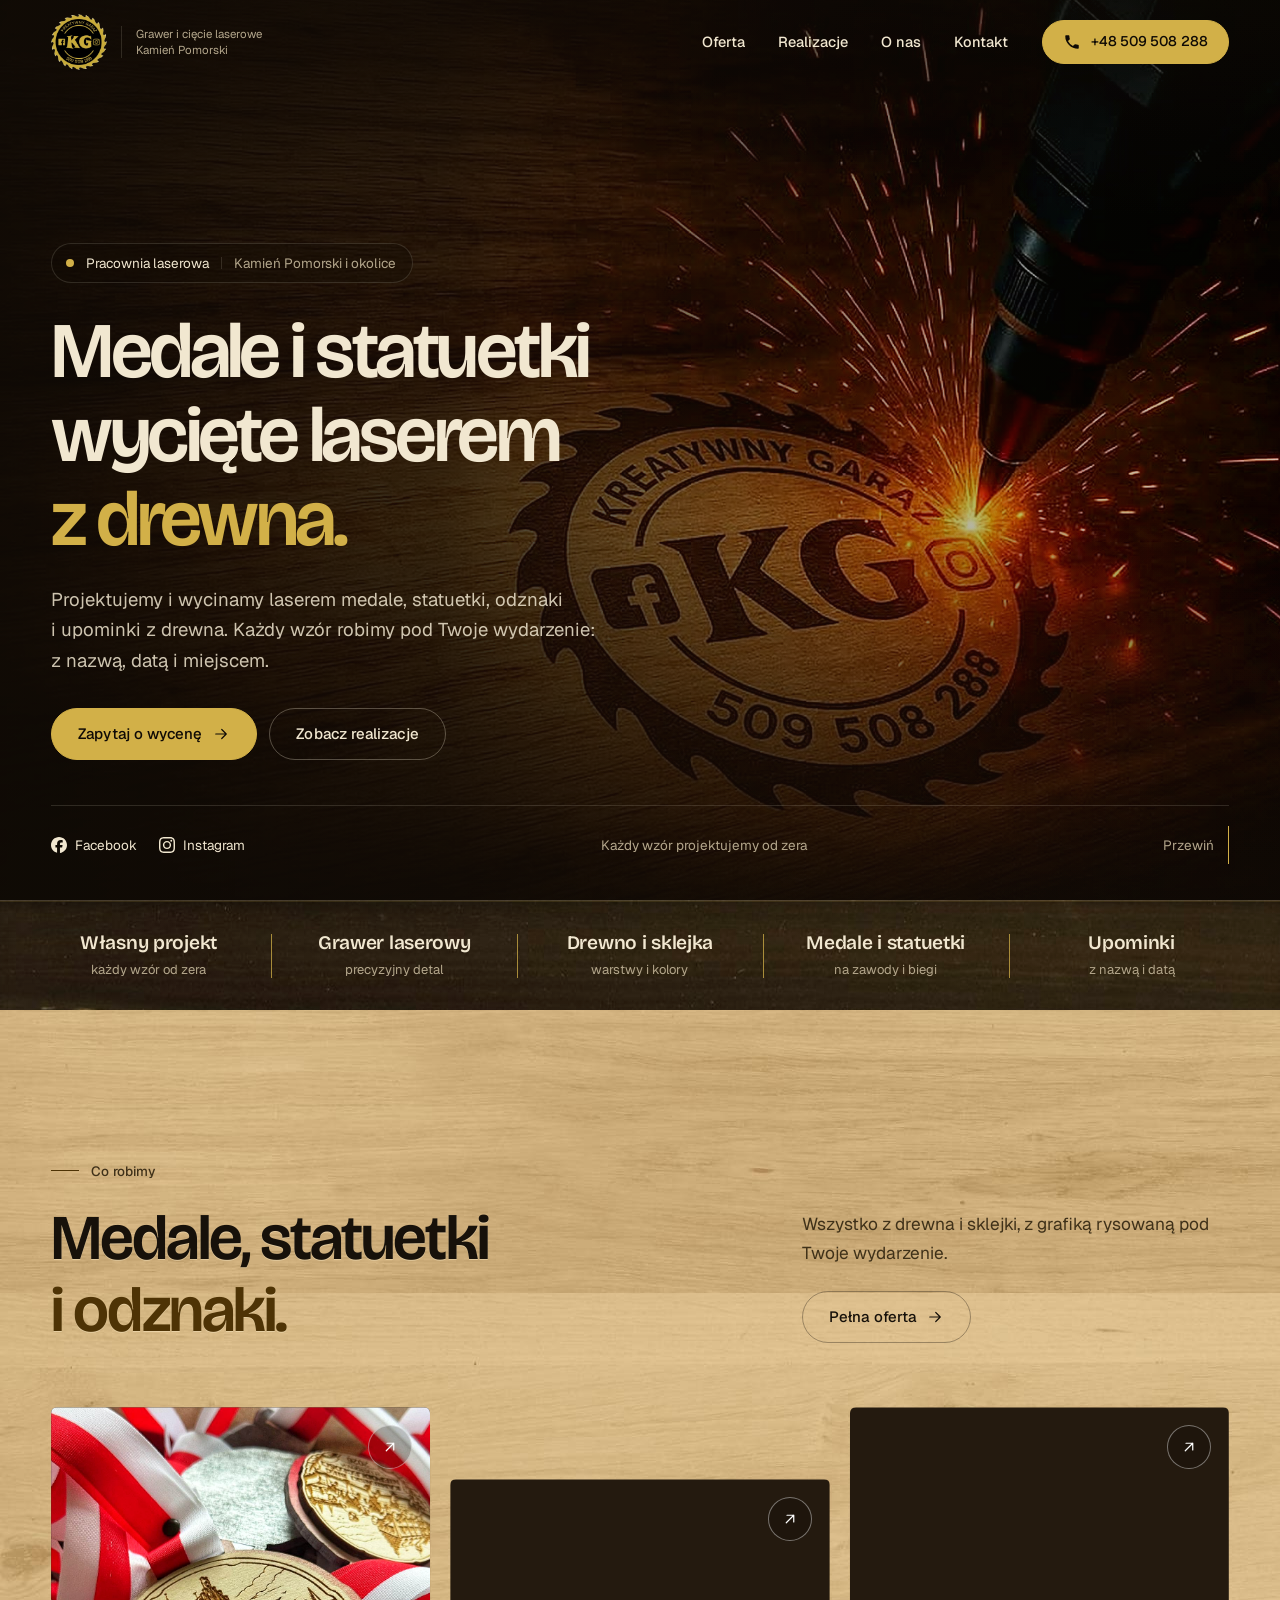
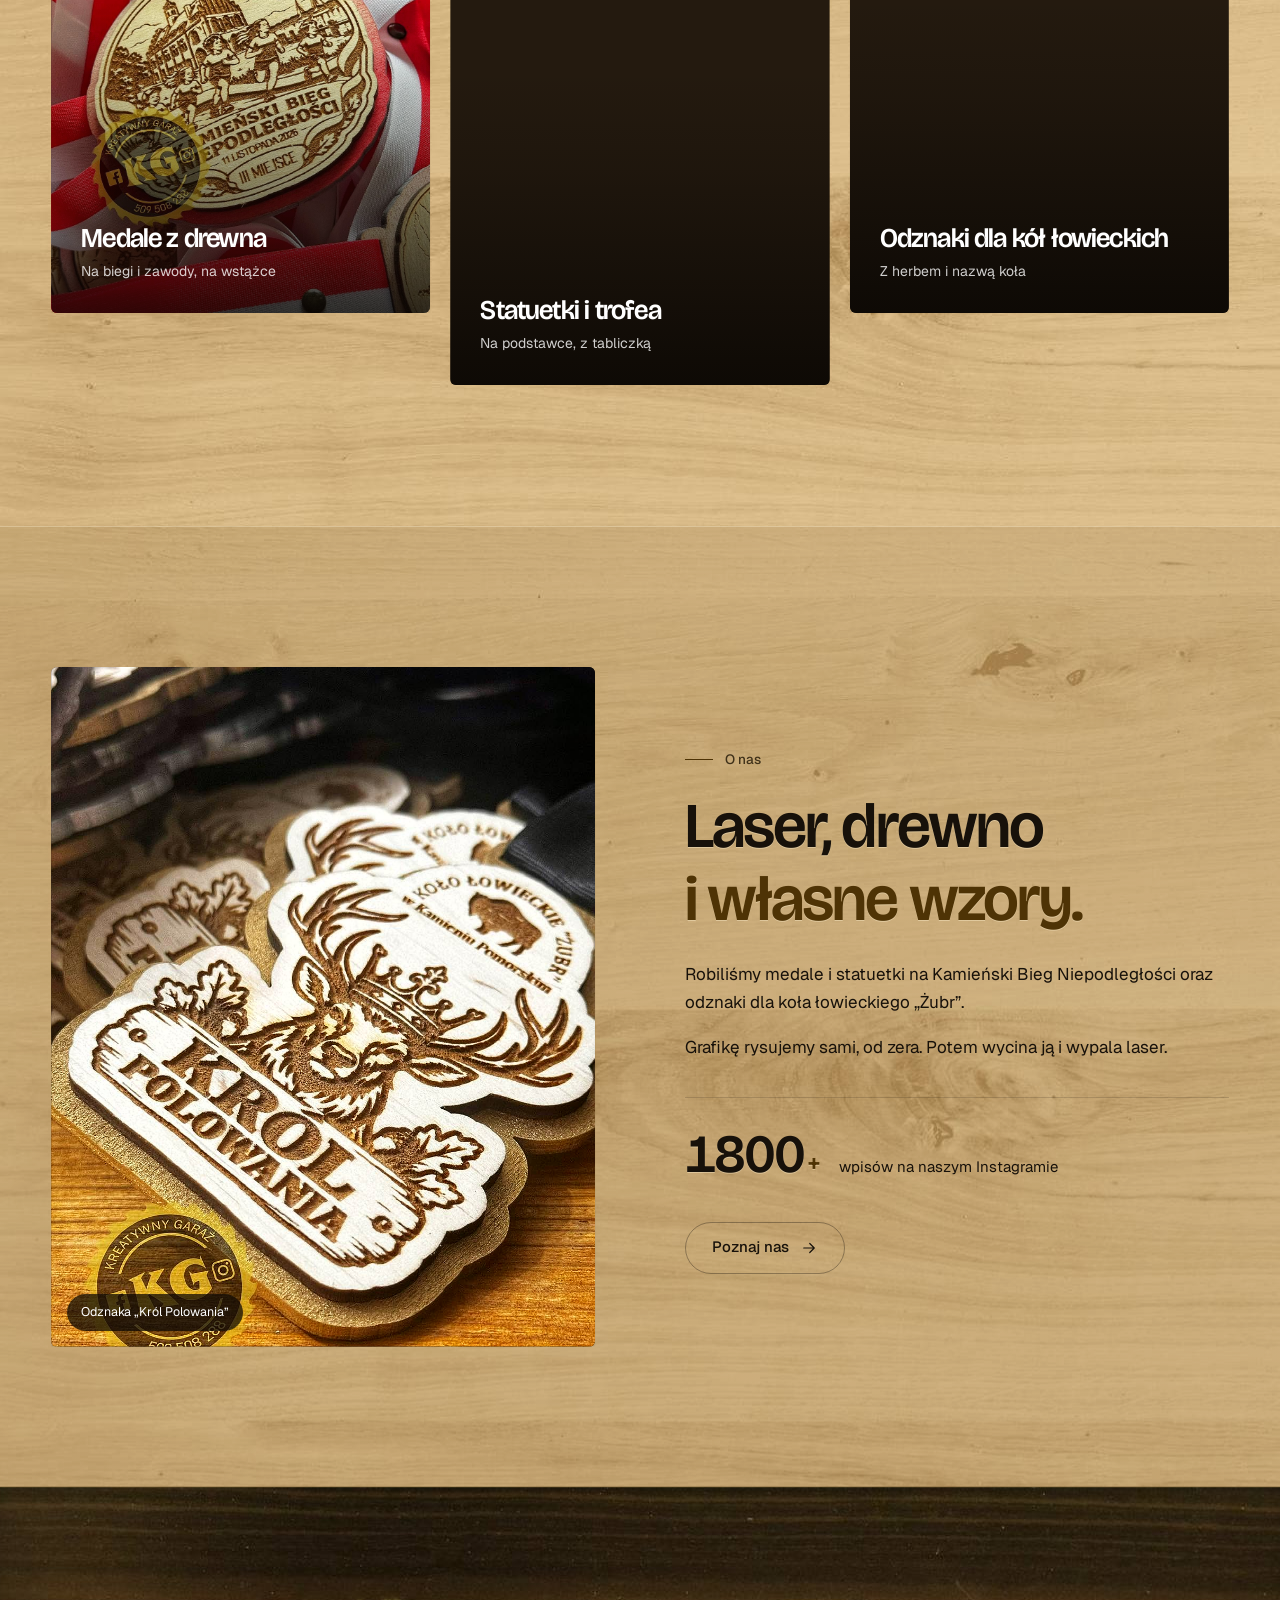
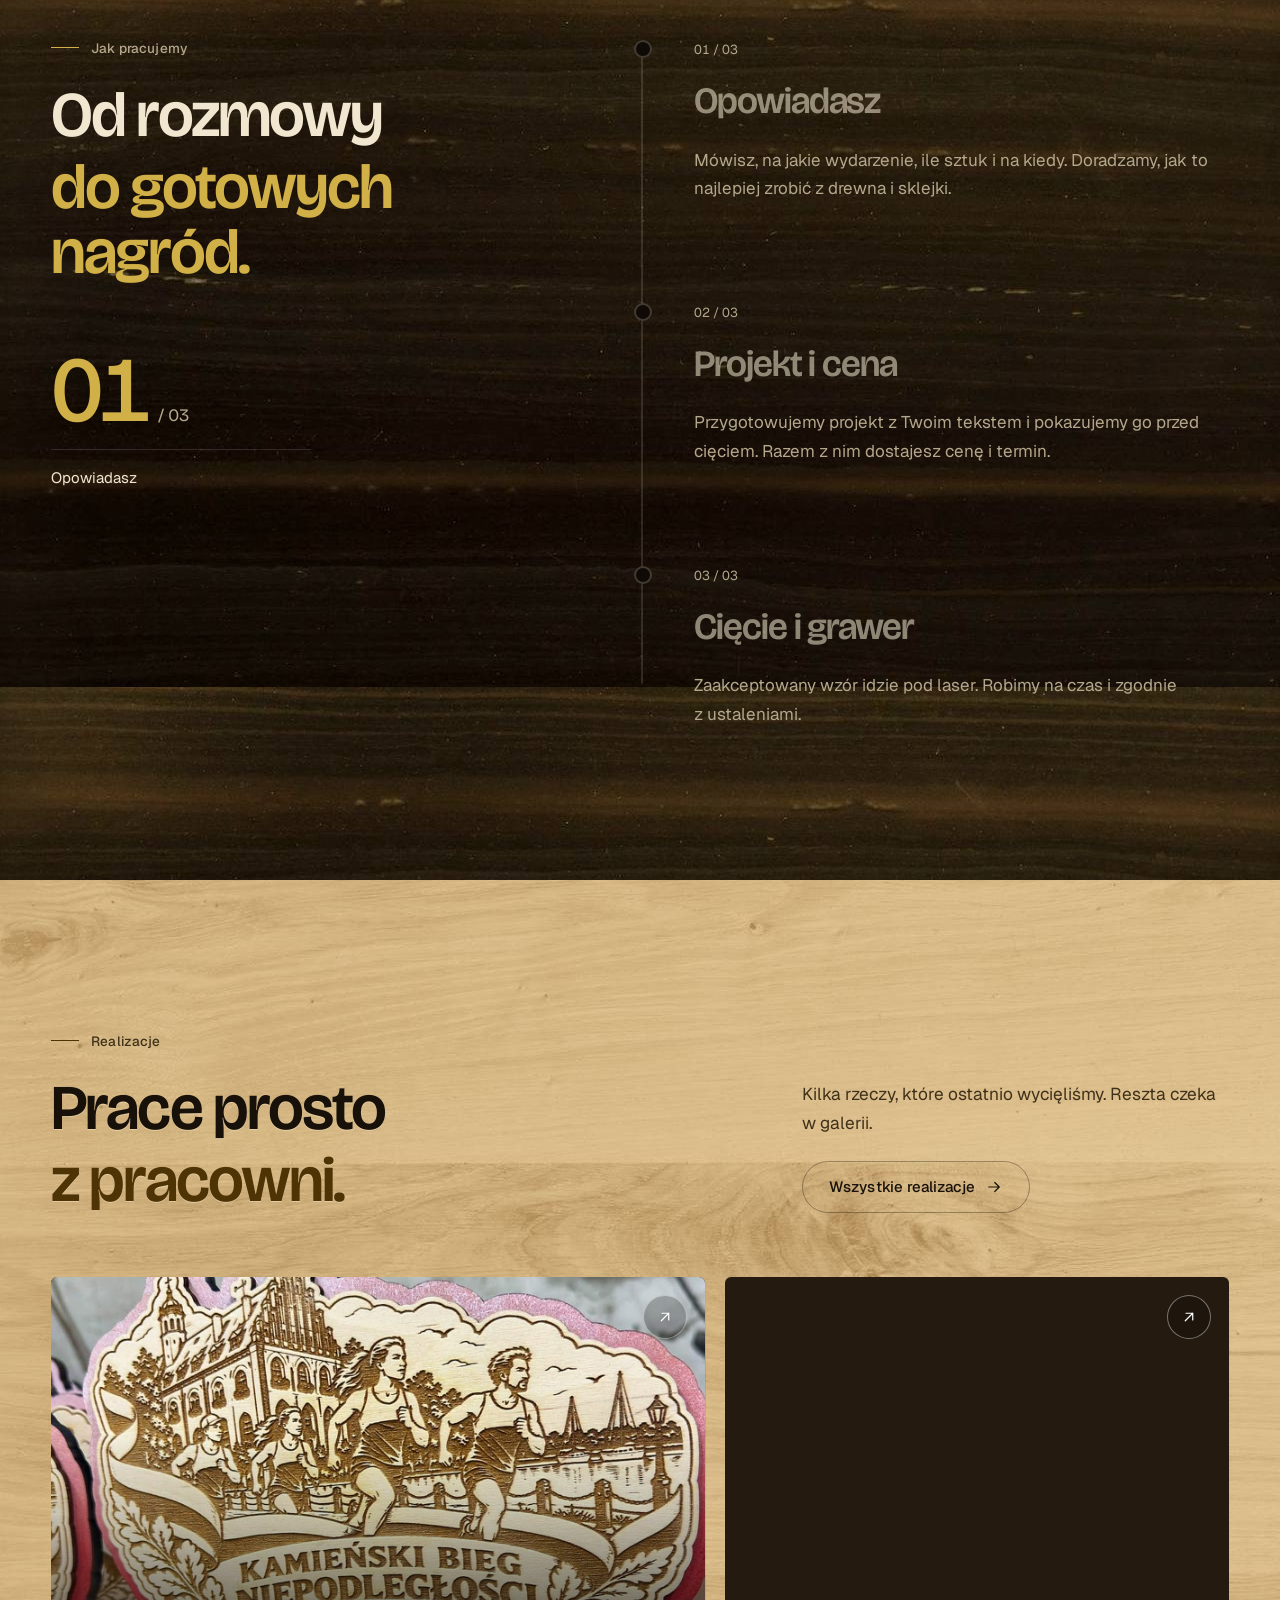
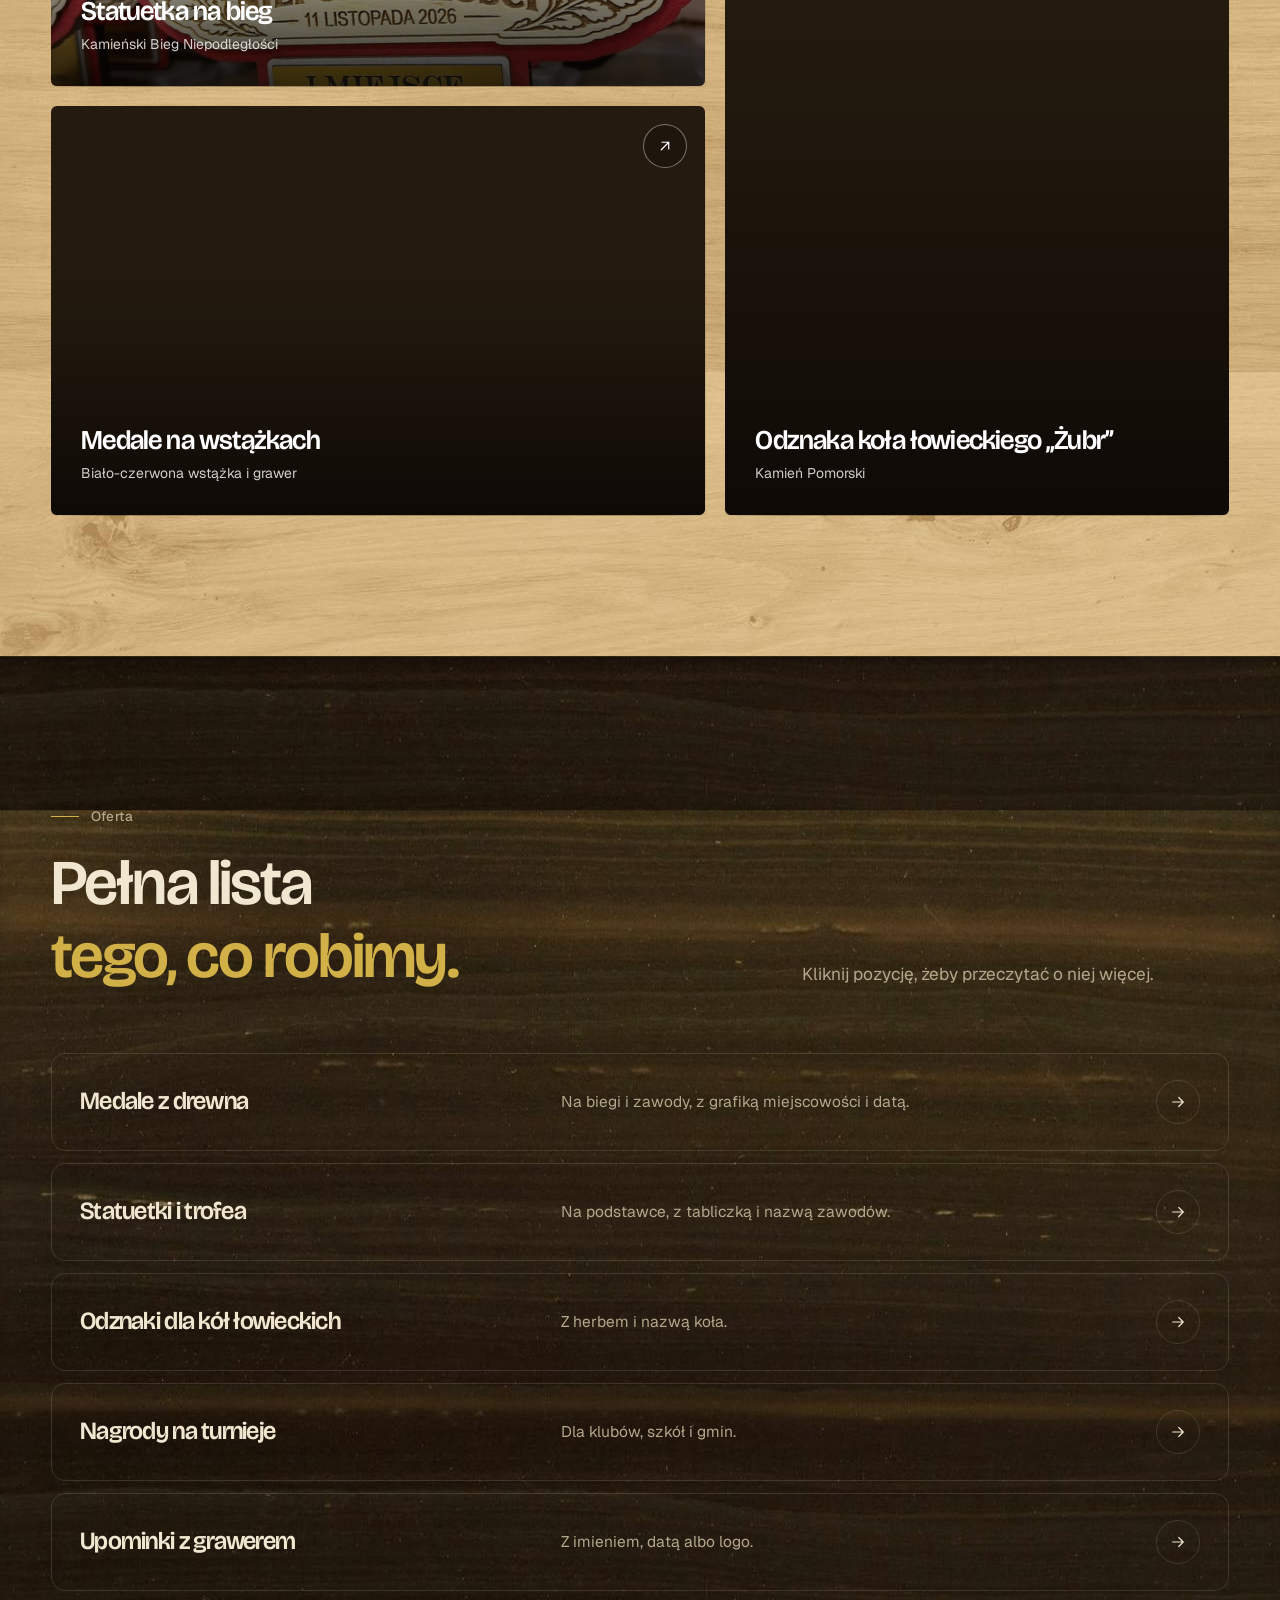
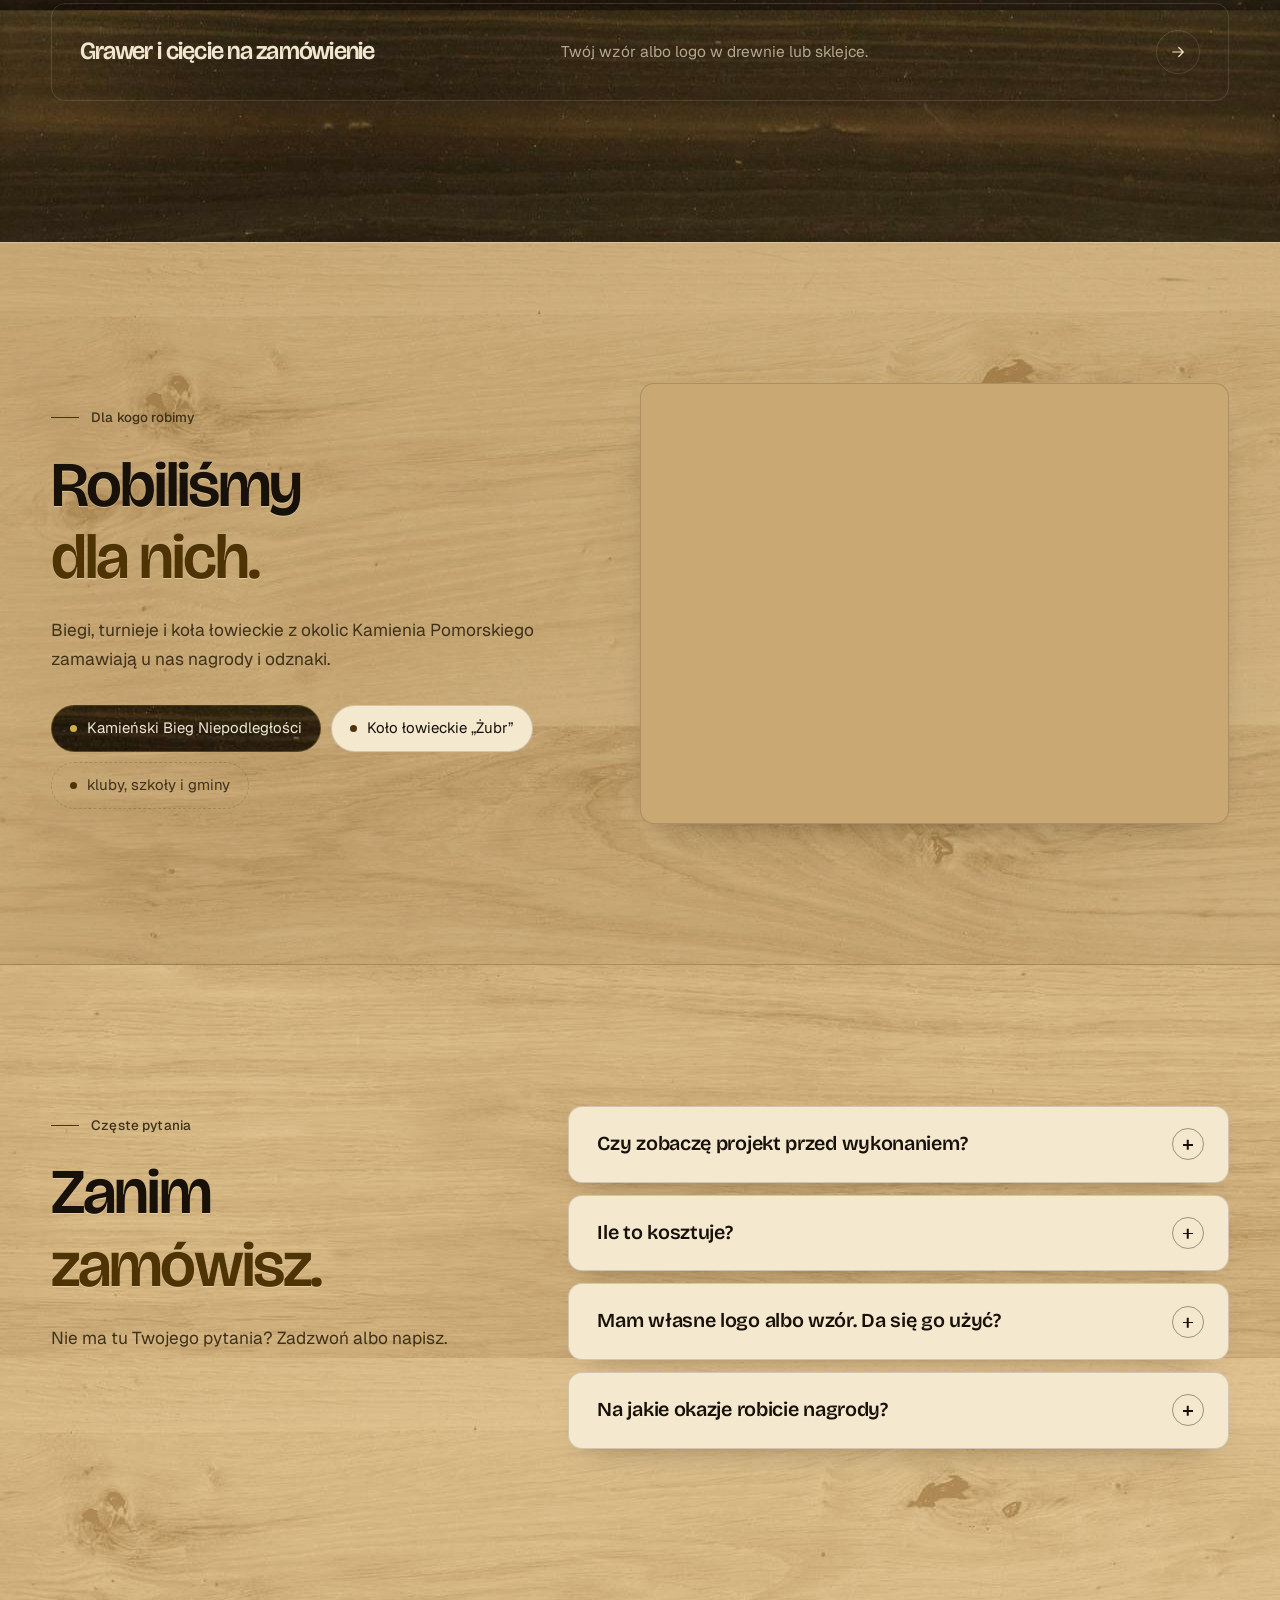
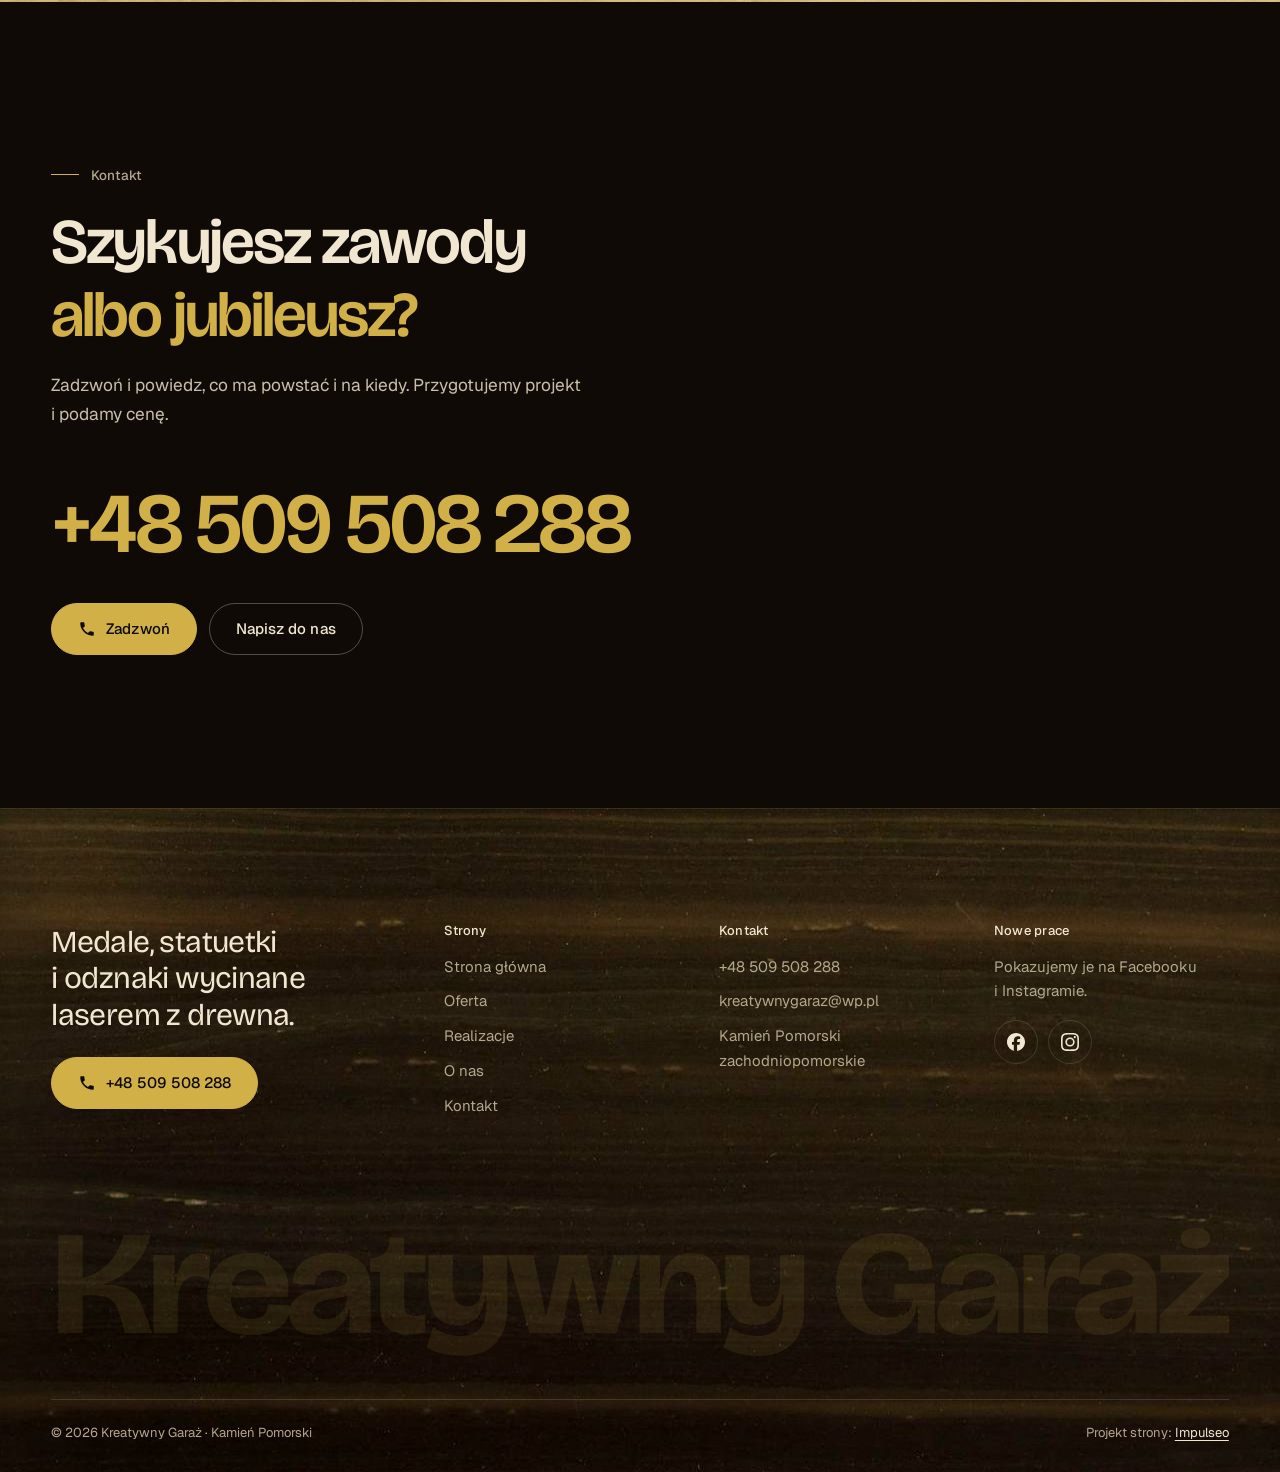
==== commit f8a1945a: "[claude-edit][cmt:a0e343fc-cd30-4c18-ab87-ec0e1dec1829] nowa szata: czerń i złoto z logo na tle z dr" ====
--- a/index.html
+++ b/index.html
@@ -3,167 +3,348 @@
 <head>
 <meta charset="UTF-8">
 <meta name="viewport" content="width=device-width, initial-scale=1.0">
-<title>Kreatywny Garaż - grawerowanie i cięcie laserowe · Kamień Pomorski</title>
+<title>Kreatywny Garaż - grawerowanie i cięcie laserowe · Kamień Pomorski</title>
 <meta name="description" content="Kreatywny Garaż - grawerowanie i cięcie laserowe w drewnie. Medale, statuetki, odznaki i upominki z własnym projektem. Kamień Pomorski i okolice, tel. 509 508 288.">
-<link rel="canonical" href="https://kris20032.github.io/kreatywny-garaz/">
+<link rel="canonical" href="https://impulseo-pl.github.io/kreatywny-garaz/">
 <meta name="robots" content="noindex, nofollow">
+<meta name="theme-color" content="#0F0A05">
 <meta property="og:type" content="website">
 <meta property="og:locale" content="pl_PL">
 <meta property="og:site_name" content="Kreatywny Garaż">
 <meta property="og:title" content="Kreatywny Garaż - grawerowanie i cięcie laserowe · Kamień Pomorski">
 <meta property="og:description" content="Kreatywny Garaż - grawerowanie i cięcie laserowe w drewnie. Medale, statuetki, odznaki i upominki z własnym projektem. Kamień Pomorski i okolice, tel. 509 508 288.">
-<meta property="og:url" content="https://kris20032.github.io/kreatywny-garaz/">
-<meta property="og:image" content="https://kris20032.github.io/kreatywny-garaz/img/og.jpg">
+<meta property="og:url" content="https://impulseo-pl.github.io/kreatywny-garaz/">
+<meta property="og:image" content="https://impulseo-pl.github.io/kreatywny-garaz/img/og.jpg">
 <meta property="og:image:width" content="1200">
 <meta property="og:image:height" content="630">
 <meta name="twitter:card" content="summary_large_image">
-<script type="application/ld+json">{"@context": "https://schema.org", "@type": "LocalBusiness", "name": "Kreatywny Garaż", "url": "https://kris20032.github.io/kreatywny-garaz/", "telephone": "+48509508288", "image": "https://kris20032.github.io/kreatywny-garaz/img/og.jpg", "areaServed": "Kamień Pomorski", "sameAs": ["https://www.facebook.com/KreatywnyGarazWyrobyzDrewna/", "https://www.instagram.com/kreatywny_garaz/"]}</script>
+<script type="application/ld+json">{"@context": "https://schema.org", "@type": "LocalBusiness", "name": "Kreatywny Garaż", "url": "https://impulseo-pl.github.io/kreatywny-garaz/", "telephone": "+48509508288", "image": "https://impulseo-pl.github.io/kreatywny-garaz/img/og.jpg", "areaServed": "Kamień Pomorski", "sameAs": ["https://www.facebook.com/KreatywnyGarazWyrobyzDrewna/", "https://www.instagram.com/kreatywny_garaz/"]}</script>
+<script>(function(){var d=document.documentElement;d.classList.add('js');try{if(!window.matchMedia('(prefers-reduced-motion: reduce)').matches)d.classList.add('anim');}catch(e){}setTimeout(function(){if(!d.classList.contains('anim-ok'))d.classList.remove('anim');},3500);})();</script>
+<script>(function(){try{var d=document.documentElement,q=/[?&]intro/.test(location.search);if(!q&&window.matchMedia&&matchMedia('(prefers-reduced-motion: reduce)').matches)return;if(!q&&sessionStorage.getItem('kg_intro'))return;sessionStorage.setItem('kg_intro','1');d.classList.add('intro-on');setTimeout(function(){d.classList.remove('intro-on','intro-gra','intro-out');d.classList.add('hero-go')},4900);}catch(e){}})();</script>
+<link rel="preload" as="image" href="img/logo.webp" fetchpriority="high">
+<link rel="preload" as="image" href="img/hero.jpg" fetchpriority="high">
 <link rel="preconnect" href="https://fonts.googleapis.com">
 <link rel="preconnect" href="https://fonts.gstatic.com" crossorigin>
-<link href="https://fonts.googleapis.com/css2?family=Lora:wght@500;600;700&family=Manrope:wght@400;500;600&display=swap" rel="stylesheet">
-<link rel="stylesheet" href="assets/styles.css?v=b07bffbc">
+<link href="https://fonts.googleapis.com/css2?family=Bricolage+Grotesque:opsz,wght@12..96,400..700&family=Geist:wght@400..600&display=swap" rel="stylesheet">
+<link rel="stylesheet" href="assets/styles.css?v=20261112a">
+<meta name="nb-deploy" content="51b4d13c7ff6">
+<script src="assets/lenis.min.js?v=1.1.20" defer></script>
+<script src="assets/main.js?v=20261112a" defer></script>
 </head>
 <body>
-
-<header class="nav">
-  <div class="wrap nav-inner">
-    <a class="brand brand-has-logo" href="index.html"><img class="brand-logo" src="img/logo.png" alt="Kreatywny Garaż" width="720" height="720" decoding="async"></a>
-    <nav class="nav-links">
-      <a href="index.html" class="active" aria-current="page">Strona główna</a>
-      <a href="realizacje.html">Realizacje</a>
-      <a href="oferta.html">Oferta</a>
-      <a href="o-nas.html">O nas</a>
-      <a href="kontakt.html">Kontakt</a>
-      <a href="kontakt.html" class="btn btn-accent">Zapytaj o wycenę</a>
-    </nav>
-    <button class="nav-toggle" aria-label="Menu"><span></span><span></span><span></span></button>
-  </div>
+<a class="skip" href="#tresc">Przejdź do treści</a>
+<header class="site-head">
+<div class="intro" aria-hidden="true"><span class="intro-laser"></span><span class="intro-line"><i></i></span><span class="intro-meta">grawer i&nbsp;cięcie laserowe · Kamień Pomorski</span></div><div class="head-in">
+  <a class="brand" href="index.html" aria-label="Kreatywny Garaż - strona główna">
+    <span class="znak"><img class="brand-logo" src="img/logo.webp" alt="Kreatywny Garaż" width="720" height="720" decoding="async"></span>
+    <span class="brand-sub">Grawer i&nbsp;cięcie laserowe<br>Kamień Pomorski</span>
+  </a>
+  <nav class="nav-links" aria-label="Menu główne">
+    <a class="nl" href="oferta.html">Oferta</a><a class="nl" href="realizacje.html">Realizacje</a><a class="nl" href="o-nas.html">O&nbsp;nas</a><a class="nl" href="kontakt.html">Kontakt</a>
+    <a class="btn btn-gold nav-cta" href="tel:+48509508288"><svg class="ico" width="16" height="16" viewBox="0 0 24 24" fill="none" aria-hidden="true"><path d="M6.6 10.8a15.5 15.5 0 0 0 6.6 6.6l2.2-2.2a1 1 0 0 1 1-.24 11.4 11.4 0 0 0 3.6.58 1 1 0 0 1 1 1V20a1 1 0 0 1-1 1A17 17 0 0 1 3 4a1 1 0 0 1 1-1h3.5a1 1 0 0 1 1 1c0 1.25.2 2.46.58 3.6a1 1 0 0 1-.25 1l-2.23 2.2Z" fill="currentColor"/></svg>+48 509 508 288</a>
+  </nav>
+  <button class="burger" type="button" aria-label="Otwórz menu" aria-expanded="false" aria-controls="mnav"><span></span><span></span></button>
+</div>
 </header>
-
-<main>
-<section class="hero-cine">
-  <img src="img/hero.jpg" fetchpriority="high" data-rotate="img/g7.jpg|img/g8.jpg" alt="Kreatywny Garaż - Medale i statuetki wycięte laserem z drewna" width="1600" height="1067">
+<script>(function(){var d=document.documentElement;if(!d.classList.contains('intro-on'))return;
+var wyszlo=false,koniec=false,t0=Date.now();
+function heroGotowe(){var im=document.querySelector('.hero-media img');return !!(im&&im.complete&&im.naturalWidth>0);}
+function sprzataj(){if(koniec)return;koniec=true;d.classList.add('hero-go');d.classList.remove('intro-on','intro-gra','intro-out');
+['--i-w','--i-h','--i-px','--i-py','--i-zmniejsz','--i-baza-w','--i-baza-h'].forEach(function(k){d.style.removeProperty(k);});
+try{document.dispatchEvent(new Event('wejscie:koniec'));}catch(e){}}
+function wyjdz(){if(wyszlo||koniec)return;wyszlo=true;d.classList.add('intro-out');setTimeout(function(){d.classList.add('hero-go');},240);setTimeout(sprzataj,880);}
+function moze(){if(wyszlo||koniec)return;var t=Date.now()-t0;if(t>=1650&&(heroGotowe()||t>=2200))wyjdz();else setTimeout(moze,60);}
+try{var znak=document.querySelector('.brand .znak'),lg=znak&&znak.querySelector('.brand-logo');if(!lg){sprzataj();return;}
+znak.classList.add('mierze');var r=lg.getBoundingClientRect();znak.classList.remove('mierze');
+if(!r.width||!r.height){sprzataj();return;}
+var W=window.innerWidth,H=window.innerHeight,cel=W<680?Math.min(W*0.56,230):Math.min(W*0.22,300);cel=Math.min(cel,H*0.42);cel=Math.max(r.width,cel);
+var u=function(k,v){d.style.setProperty(k,v);};
+u('--i-w',Math.round(cel)+'px');u('--i-h',Math.round(cel*r.height/r.width)+'px');u('--i-zmniejsz',(r.width/cel).toFixed(4));
+u('--i-px',Math.round(r.left+r.width/2-W/2)+'px');u('--i-py',Math.round(r.top+r.height/2-H/2)+'px');
+u('--i-baza-w',Math.round(r.width)+'px');u('--i-baza-h',Math.round(r.height)+'px');
+requestAnimationFrame(function(){requestAnimationFrame(function(){d.classList.add('intro-gra');t0=Date.now();moze();});});
+['wheel','touchstart','keydown','pointerdown'].forEach(function(ev){window.addEventListener(ev,function(){sprzataj();},{once:true,passive:true});});
+setTimeout(sprzataj,4300);
+}catch(e){sprzataj();}})();</script>
+<div class="mnav" id="mnav">
+  <div class="mnav-in">
+    <a class="ml" href="index.html" aria-current="page">Strona główna</a><a class="ml" href="oferta.html">Oferta</a><a class="ml" href="realizacje.html">Realizacje</a><a class="ml" href="o-nas.html">O&nbsp;nas</a><a class="ml" href="kontakt.html">Kontakt</a>
+    <div class="mnav-foot">
+      <span>Kamień Pomorski i&nbsp;okolice</span>
+      <a class="btn btn-gold" href="tel:+48509508288"><svg class="ico" width="16" height="16" viewBox="0 0 24 24" fill="none" aria-hidden="true"><path d="M6.6 10.8a15.5 15.5 0 0 0 6.6 6.6l2.2-2.2a1 1 0 0 1 1-.24 11.4 11.4 0 0 0 3.6.58 1 1 0 0 1 1 1V20a1 1 0 0 1-1 1A17 17 0 0 1 3 4a1 1 0 0 1 1-1h3.5a1 1 0 0 1 1 1c0 1.25.2 2.46.58 3.6a1 1 0 0 1-.25 1l-2.23 2.2Z" fill="currentColor"/></svg>+48 509 508 288</a>
+    </div>
+  </div>
+</div>
+<main id="tresc">
+
+<section class="hero">
+  <div class="hero-media"><img src="img/hero.jpg" alt="Logo Kreatywny Garaż wypalane laserem w drewnie" width="1600" height="1067" decoding="async" fetchpriority="high"></div>
+  <div class="hero-in">
+    <p class="hero-tag up" style="--d:0"><span class="live" aria-hidden="true"></span>Pracownia laserowa<span class="sep" aria-hidden="true"></span><span class="muted">Kamień Pomorski i&nbsp;okolice</span></p>
+    <h1><span class="ln"><span class="ln-i" style="--k:0">Medale i&nbsp;statuetki</span></span><span class="ln"><span class="ln-i" style="--k:1">wycięte laserem</span></span><span class="ln"><span class="ln-i" style="--k:2"><em>z&nbsp;drewna.</em></span></span></h1>
+    <p class="hero-lead up" style="--d:380">Projektujemy i&nbsp;wycinamy laserem medale, statuetki, odznaki i&nbsp;upominki z&nbsp;drewna. Każdy wzór robimy pod Twoje wydarzenie: z&nbsp;nazwą, datą i&nbsp;miejscem.</p>
+    <div class="hero-ctas up" style="--d:500">
+      <a class="btn btn-gold" href="kontakt.html">Zapytaj o&nbsp;wycenę<svg class="ico arr" width="18" height="18" viewBox="0 0 24 24" fill="none" stroke="currentColor" stroke-width="1.6" stroke-linecap="round" stroke-linejoin="round" aria-hidden="true"><path d="M5 12h14M13 6l6 6-6 6"/></svg></a>
+      <a class="btn btn-ghost" href="realizacje.html">Zobacz realizacje</a>
+    </div>
+    <div class="hero-foot up" style="--d:640">
+      <span class="soc-row"><a href="https://www.facebook.com/KreatywnyGarazWyrobyzDrewna/" target="_blank" rel="noopener"><svg viewBox="0 0 24 24" aria-hidden="true" focusable="false"><path d="M9.101 23.691v-7.98H6.627v-3.667h2.474v-1.58c0-4.085 1.848-5.978 5.858-5.978.401 0 .955.042 1.468.103a8.68 8.68 0 0 1 1.141.195v3.325a8.623 8.623 0 0 0-.653-.036 26.805 26.805 0 0 0-.733-.009c-.707 0-1.259.096-1.675.309a1.686 1.686 0 0 0-.679.622c-.258.42-.374.995-.374 1.752v1.297h3.919l-.386 2.103-.287 1.564h-3.246v8.245C19.396 23.238 24 18.179 24 12.044c0-6.627-5.373-12-12-12s-12 5.373-12 12c0 5.628 3.874 10.35 9.101 11.647Z" fill="currentColor"/></svg>Facebook</a><a href="https://www.instagram.com/kreatywny_garaz/" target="_blank" rel="noopener"><svg viewBox="0 0 24 24" aria-hidden="true" focusable="false"><path d="M7.0301.084c-1.2768.0602-2.1487.264-2.911.5634-.7888.3075-1.4575.72-2.1228 1.3877-.6652.6677-1.075 1.3368-1.3802 2.127-.2954.7638-.4956 1.6365-.552 2.914-.0564 1.2775-.0689 1.6882-.0626 4.947.0062 3.2586.0206 3.6671.0825 4.9473.061 1.2765.264 2.1482.5635 2.9107.308.7889.72 1.4573 1.388 2.1228.6679.6655 1.3365 1.0743 2.1285 1.38.7632.295 1.6361.4961 2.9134.552 1.2773.056 1.6884.069 4.9462.0627 3.2578-.0062 3.668-.0207 4.9478-.0814 1.28-.0607 2.147-.2652 2.9098-.5633.7889-.3086 1.4578-.72 2.1228-1.3881.665-.6682 1.0745-1.3378 1.3795-2.1284.2957-.7632.4966-1.636.552-2.9124.056-1.2809.0692-1.6898.063-4.948-.0063-3.2583-.021-3.6668-.0817-4.9465-.0607-1.2797-.264-2.1487-.5633-2.9117-.3084-.7889-.72-1.4568-1.3876-2.1228C21.2982 1.33 20.628.9208 19.8378.6165 19.074.321 18.2017.1197 16.9244.0645 15.6471.0093 15.236-.005 11.977.0014 8.718.0076 8.31.0215 7.0301.0839m.1402 21.6932c-1.17-.0509-1.8053-.2453-2.2287-.408-.5606-.216-.96-.4771-1.3819-.895-.422-.4178-.6811-.8186-.9-1.378-.1644-.4234-.3624-1.058-.4171-2.228-.0595-1.2645-.072-1.6442-.079-4.848-.007-3.2037.0053-3.583.0607-4.848.05-1.169.2456-1.805.408-2.2282.216-.5613.4762-.96.895-1.3816.4188-.4217.8184-.6814 1.3783-.9003.423-.1651 1.0575-.3614 2.227-.4171 1.2655-.06 1.6447-.072 4.848-.079 3.2033-.007 3.5835.005 4.8495.0608 1.169.0508 1.8053.2445 2.228.408.5608.216.96.4754 1.3816.895.4217.4194.6816.8176.9005 1.3787.1653.4217.3617 1.056.4169 2.2263.0602 1.2655.0739 1.645.0796 4.848.0058 3.203-.0055 3.5834-.061 4.848-.051 1.17-.245 1.8055-.408 2.2294-.216.5604-.4763.96-.8954 1.3814-.419.4215-.8181.6811-1.3783.9-.4224.1649-1.0577.3617-2.2262.4174-1.2656.0595-1.6448.072-4.8493.079-3.2045.007-3.5825-.006-4.848-.0608M16.953 5.5864A1.44 1.44 0 1 0 18.39 4.144a1.44 1.44 0 0 0-1.437 1.4424M5.8385 12.012c.0067 3.4032 2.7706 6.1557 6.173 6.1493 3.4026-.0065 6.157-2.7701 6.1506-6.1733-.0065-3.4032-2.771-6.1565-6.174-6.1498-3.403.0067-6.156 2.771-6.1496 6.1738M8 12.0077a4 4 0 1 1 4.008 3.9921A3.9996 3.9996 0 0 1 8 12.0077" fill="currentColor"/></svg>Instagram</a></span>
+      <span>Każdy wzór projektujemy od zera</span>
+      <span class="cue" aria-hidden="true">Przewiń<span class="cue-line"><i></i></span></span>
+    </div>
+  </div>
+</section>
+
+<section class="strip" aria-label="Najważniejsze w skrócie">
+  <div class="strip-in">
+    <div class="strip-it"><div class="k">Własny projekt</div><div class="v">każdy wzór od zera</div></div>
+    <div class="strip-it"><div class="k">Grawer laserowy</div><div class="v">precyzyjny detal</div></div>
+    <div class="strip-it"><div class="k">Drewno i&nbsp;sklejka</div><div class="v">warstwy i&nbsp;kolory</div></div>
+    <div class="strip-it"><div class="k">Medale i&nbsp;statuetki</div><div class="v">na zawody i&nbsp;biegi</div></div>
+    <div class="strip-it"><div class="k">Upominki</div><div class="v">z&nbsp;nazwą i&nbsp;datą</div></div>
+  </div>
+</section>
+
+<section class="sec" id="uslugi">
   <div class="wrap">
-    <div class="hero-copy">
-      <div class="brandmark bm-m"><span class="bm-line"><span>Kreatywny Garaż</span></span></div>
-      <h1>Medale i statuetki wycięte laserem z drewna</h1>
-      <p class="lead">Projektujemy i wycinamy laserem medale, statuetki, odznaki i upominki z drewna. Każdy wzór robimy pod Twoje wydarzenie: z nazwą, datą i miejscem.</p>
-      <div class="hero-actions">
-        <a href="realizacje.html" class="btn btn-accent">Zobacz realizacje <span class="arr">→</span></a>
-        <a href="kontakt.html" class="btn btn-ghost btn-on-dark">Zapytaj o wycenę</a>
-      </div>
-    </div>
-  </div>
-</section>
-<section class="strip n-5" style="padding-block:0">
+    <div class="sec-head">
+      <div>
+        <p class="eyebrow rv">Co robimy</p>
+        <h2 class="h2 rv rv-h"><span class="ln"><span class="ln-i" style="--k:0">Medale, statuetki</span></span><span class="ln"><span class="ln-i" style="--k:1"><em>i&nbsp;odznaki.</em></span></span></h2>
+      </div>
+      <div class="side rv" style="--d:120">
+        <p class="lead">Wszystko z&nbsp;drewna i&nbsp;sklejki, z&nbsp;grafiką rysowaną pod Twoje wydarzenie.</p>
+        <a class="btn btn-ghost" href="oferta.html">Pełna oferta<svg class="ico arr" width="18" height="18" viewBox="0 0 24 24" fill="none" stroke="currentColor" stroke-width="1.6" stroke-linecap="round" stroke-linejoin="round" aria-hidden="true"><path d="M5 12h14M13 6l6 6-6 6"/></svg></a>
+      </div>
+    </div>
+    <div class="tiles-3">
+      <a class="tile rv-img rv" style="--d:0" href="oferta.html#medale">
+        <img src="img/g2.jpg" alt="Drewniany medal Kamieńskiego Biegu Niepodległości na biało-czerwonej wstążce" width="1152" height="1440" decoding="async">
+        <span class="go" aria-hidden="true"><svg class="ico" width="18" height="18" viewBox="0 0 24 24" fill="none" stroke="currentColor" stroke-width="1.6" stroke-linecap="round" stroke-linejoin="round" aria-hidden="true"><path d="M7 17 17 7M8 7h9v9"/></svg></span>
+        <span class="tile-cap"><h3>Medale z&nbsp;drewna</h3><span>Na biegi i&nbsp;zawody, na wstążce</span></span>
+      </a><a class="tile rv-img rv" style="--d:120" href="oferta.html#statuetki">
+        <img src="img/g4.jpg" alt="Drewniana statuetka za II miejsce z tabliczką" width="1152" height="1440" decoding="async">
+        <span class="go" aria-hidden="true"><svg class="ico" width="18" height="18" viewBox="0 0 24 24" fill="none" stroke="currentColor" stroke-width="1.6" stroke-linecap="round" stroke-linejoin="round" aria-hidden="true"><path d="M7 17 17 7M8 7h9v9"/></svg></span>
+        <span class="tile-cap"><h3>Statuetki i&nbsp;trofea</h3><span>Na podstawce, z&nbsp;tabliczką</span></span>
+      </a><a class="tile rv-img rv" style="--d:240" href="oferta.html#odznaki">
+        <img src="img/g3.jpg" alt="Drewniana odznaka Król Pudlarzy koła łowieckiego Żubr" width="1152" height="1440" decoding="async">
+        <span class="go" aria-hidden="true"><svg class="ico" width="18" height="18" viewBox="0 0 24 24" fill="none" stroke="currentColor" stroke-width="1.6" stroke-linecap="round" stroke-linejoin="round" aria-hidden="true"><path d="M7 17 17 7M8 7h9v9"/></svg></span>
+        <span class="tile-cap"><h3>Odznaki dla kół łowieckich</h3><span>Z&nbsp;herbem i&nbsp;nazwą koła</span></span>
+      </a>
+    </div>
+  </div>
+</section>
+
+<section class="sec paper-2">
+  <div class="wrap about">
+    <figure class="fig rv-img rv">
+      <img src="img/about.jpg" alt="Drewniana odznaka Król Polowania z grawerem jelenia w koronie" width="1152" height="1440" decoding="async" loading="lazy" data-plx="36" style="height:112%;margin-top:-6%">
+      <figcaption class="fig-tag">Odznaka „Król Polowania”</figcaption>
+    </figure>
+    <div>
+      <p class="eyebrow rv">O&nbsp;nas</p>
+      <h2 class="h2 rv rv-h"><span class="ln"><span class="ln-i" style="--k:0">Laser, drewno</span></span><span class="ln"><span class="ln-i" style="--k:1"><em>i&nbsp;własne wzory.</em></span></span></h2>
+      <p class="rv" style="--d:100;margin-top:28px">Robiliśmy medale i&nbsp;statuetki na Kamieński Bieg Niepodległości oraz odznaki dla koła łowieckiego „Żubr”.</p>
+      <p class="rv" style="--d:160">Grafikę rysujemy sami, od zera. Potem wycina ją i&nbsp;wypala laser.</p>
+      <div class="stats one rv" style="--d:200">
+        <div class="stat"><b><span class="num" data-to="1800">1800</span><small>+</small></b><span>wpisów na naszym Instagramie</span></div>
+      </div>
+      <a class="btn btn-ghost rv" style="--d:240" href="o-nas.html">Poznaj nas<svg class="ico arr" width="18" height="18" viewBox="0 0 24 24" fill="none" stroke="currentColor" stroke-width="1.6" stroke-linecap="round" stroke-linejoin="round" aria-hidden="true"><path d="M5 12h14M13 6l6 6-6 6"/></svg></a>
+    </div>
+  </div>
+</section>
+
+<section class="proces proces-os sec">
+  <div class="wrap proc-grid">
+    <div class="proc-side">
+      <p class="eyebrow rv">Jak pracujemy</p>
+      <h2 class="h2 rv rv-h"><span class="ln"><span class="ln-i" style="--k:0">Od rozmowy</span></span><span class="ln"><span class="ln-i" style="--k:1"><em>do gotowych nagród.</em></span></span></h2>
+      <div class="proc-count rv" style="--d:160" aria-hidden="true"><b>01</b><span>/ 03</span></div>
+      <p class="proc-now rv" style="--d:200" aria-hidden="true">Opowiadasz</p>
+    </div>
+    <div class="proc-steps">
+      <span class="wire" aria-hidden="true"><i></i></span>
+      <ol class="proc-ol"><li class="step" data-nazwa="Opowiadasz">
+          <span class="no">01 / 03</span>
+          <h3>Opowiadasz</h3>
+          <p>Mówisz, na jakie wydarzenie, ile sztuk i&nbsp;na kiedy. Doradzamy, jak to najlepiej zrobić z&nbsp;drewna i&nbsp;sklejki.</p>
+        </li><li class="step" data-nazwa="Projekt i cena">
+          <span class="no">02 / 03</span>
+          <h3>Projekt i&nbsp;cena</h3>
+          <p>Przygotowujemy projekt z&nbsp;Twoim tekstem i&nbsp;pokazujemy go przed cięciem. Razem z&nbsp;nim dostajesz cenę i&nbsp;termin.</p>
+        </li><li class="step" data-nazwa="Cięcie i grawer">
+          <span class="no">03 / 03</span>
+          <h3>Cięcie i&nbsp;grawer</h3>
+          <p>Zaakceptowany wzór idzie pod laser. Robimy na czas i&nbsp;zgodnie z&nbsp;ustaleniami.</p>
+        </li></ol>
+    </div>
+  </div>
+</section>
+
+<section class="sec">
   <div class="wrap">
-    <div class="item reveal"><div class="k">Własny projekt</div><div class="v">każdy wzór od zera</div></div>
-    <div class="item reveal"><div class="k">Grawer laserowy</div><div class="v">precyzyjny detal</div></div>
-    <div class="item reveal"><div class="k">Drewno i sklejka</div><div class="v">warstwy i kolory</div></div>
-    <div class="item reveal"><div class="k">Medale i statuetki</div><div class="v">na zawody i biegi</div></div>
-    <div class="item reveal"><div class="k">Upominki</div><div class="v">z nazwą i datą</div></div>
-  </div>
-</section>
-<section>
-  <div class="wrap split">
-    <div class="split-art reveal"><img src="img/g1.jpg" alt="Kreatywny Garaż - realizacja" loading="lazy" width="1152" height="1440" decoding="async"></div>
-    <div class="split-copy reveal">
-      <span class="eyebrow">O nas</span>
-      <h2>Laser, drewno i własne wzory</h2>
-      <p class="muted">Na naszym Instagramie jest już ponad 1800 wpisów - prawie każda praca, która wyszła z pracowni. Zajrzyj tam, zanim zadzwonisz: łatwiej będzie pokazać, o jaki styl Ci chodzi.</p>
-      <p class="muted">Robiliśmy medale i statuetki na Kamieński Bieg Niepodległości oraz odznaki dla koła łowieckiego „Żubr”. Laser pozwala oddać drobny detal: herb, ratusz, sylwetkę biegacza czy napis z datą.</p>
-      <a href="o-nas.html" class="btn btn-ghost">Poznaj nas <span class="arr">→</span></a>
-    </div>
-  </div>
-</section>
-<section class="gateways-band">
+    <div class="sec-head">
+      <div>
+        <p class="eyebrow rv">Realizacje</p>
+        <h2 class="h2 rv rv-h"><span class="ln"><span class="ln-i" style="--k:0">Prace prosto</span></span><span class="ln"><span class="ln-i" style="--k:1"><em>z&nbsp;pracowni.</em></span></span></h2>
+      </div>
+      <div class="side rv" style="--d:120">
+        <p class="lead">Kilka rzeczy, które ostatnio wycięliśmy. Reszta czeka w&nbsp;galerii.</p>
+        <a class="btn btn-ghost" href="realizacje.html">Wszystkie realizacje<svg class="ico arr" width="18" height="18" viewBox="0 0 24 24" fill="none" stroke="currentColor" stroke-width="1.6" stroke-linecap="round" stroke-linejoin="round" aria-hidden="true"><path d="M5 12h14M13 6l6 6-6 6"/></svg></a>
+      </div>
+    </div>
+    <div class="gal-3">
+      <a class="tile rv-img rv" style="--d:0" href="realizacje.html">
+        <img src="img/g7.jpg" alt="Statuetka Kamieńskiego Biegu Niepodległości z ratuszem i biegaczami" width="1528" height="908" loading="lazy" decoding="async">
+        <span class="go" aria-hidden="true"><svg class="ico" width="18" height="18" viewBox="0 0 24 24" fill="none" stroke="currentColor" stroke-width="1.6" stroke-linecap="round" stroke-linejoin="round" aria-hidden="true"><path d="M7 17 17 7M8 7h9v9"/></svg></span>
+        <span class="tile-cap"><h3>Statuetka na bieg</h3><span>Kamieński Bieg Niepodległości</span></span>
+      </a><a class="tile rv-img rv" style="--d:120" href="realizacje.html">
+        <img src="img/g1.jpg" alt="Odznaki koła łowieckiego Żubr w Kamieniu Pomorskim" width="1152" height="1440" loading="lazy" decoding="async">
+        <span class="go" aria-hidden="true"><svg class="ico" width="18" height="18" viewBox="0 0 24 24" fill="none" stroke="currentColor" stroke-width="1.6" stroke-linecap="round" stroke-linejoin="round" aria-hidden="true"><path d="M7 17 17 7M8 7h9v9"/></svg></span>
+        <span class="tile-cap"><h3>Odznaka koła łowieckiego „Żubr”</h3><span>Kamień Pomorski</span></span>
+      </a><a class="tile rv-img rv" style="--d:240" href="realizacje.html">
+        <img src="img/g5.jpg" alt="Drewniane medale na biało-czerwonych wstążkach" width="1152" height="1440" loading="lazy" decoding="async" style="object-position:50% 66%">
+        <span class="go" aria-hidden="true"><svg class="ico" width="18" height="18" viewBox="0 0 24 24" fill="none" stroke="currentColor" stroke-width="1.6" stroke-linecap="round" stroke-linejoin="round" aria-hidden="true"><path d="M7 17 17 7M8 7h9v9"/></svg></span>
+        <span class="tile-cap"><h3>Medale na wstążkach</h3><span>Biało-czerwona wstążka i&nbsp;grawer</span></span>
+      </a>
+    </div>
+  </div>
+</section>
+
+<section class="sec dark-2" id="oferta">
   <div class="wrap">
-    <div class="gateways">
-      <a href="oferta.html" class="gateway reveal"><img src="img/g2.jpg" alt="Medale z drewna" loading="lazy" width="1152" height="1440" decoding="async"><span class="g-ttl">Medale z drewna</span></a>
-      <a href="oferta.html" class="gateway reveal"><img src="img/g3.jpg" alt="Statuetki i trofea" loading="lazy" width="1152" height="1440" decoding="async"><span class="g-ttl">Statuetki i trofea</span></a>
-      <a href="oferta.html" class="gateway reveal"><img src="img/g4.jpg" alt="Odznaki dla kół łowieckich" loading="lazy" width="1152" height="1440" decoding="async"><span class="g-ttl">Odznaki dla kół łowieckich</span></a>
-    </div>
-  </div>
-</section>
-<section class="stopklatka" aria-hidden="true">
-  <div class="stk-bg" style="background-image:url(img/g9.jpg)"></div>
-</section>
-<section class="opinie op-fallback">
+    <div class="sec-head">
+      <div>
+        <p class="eyebrow rv">Oferta</p>
+        <h2 class="h2 rv rv-h"><span class="ln"><span class="ln-i" style="--k:0">Pełna lista</span></span><span class="ln"><span class="ln-i" style="--k:1"><em>tego, co robimy.</em></span></span></h2>
+      </div>
+      <div class="side rv" style="--d:120">
+        <p class="lead">Kliknij pozycję, żeby przeczytać o&nbsp;niej więcej.</p>
+      </div>
+    </div>
+    <div class="svc-list">
+      <a class="card rv" style="--d:0" href="oferta.html#medale">
+        <h3>Medale z&nbsp;drewna</h3>
+        <p>Na biegi i&nbsp;zawody, z&nbsp;grafiką miejscowości i&nbsp;datą.</p>
+        <span class="go" aria-hidden="true"><svg class="ico arr" width="18" height="18" viewBox="0 0 24 24" fill="none" stroke="currentColor" stroke-width="1.6" stroke-linecap="round" stroke-linejoin="round" aria-hidden="true"><path d="M5 12h14M13 6l6 6-6 6"/></svg></span>
+      </a><a class="card rv" style="--d:60" href="oferta.html#statuetki">
+        <h3>Statuetki i&nbsp;trofea</h3>
+        <p>Na podstawce, z&nbsp;tabliczką i&nbsp;nazwą zawodów.</p>
+        <span class="go" aria-hidden="true"><svg class="ico arr" width="18" height="18" viewBox="0 0 24 24" fill="none" stroke="currentColor" stroke-width="1.6" stroke-linecap="round" stroke-linejoin="round" aria-hidden="true"><path d="M5 12h14M13 6l6 6-6 6"/></svg></span>
+      </a><a class="card rv" style="--d:120" href="oferta.html#odznaki">
+        <h3>Odznaki dla kół łowieckich</h3>
+        <p>Z&nbsp;herbem i&nbsp;nazwą koła.</p>
+        <span class="go" aria-hidden="true"><svg class="ico arr" width="18" height="18" viewBox="0 0 24 24" fill="none" stroke="currentColor" stroke-width="1.6" stroke-linecap="round" stroke-linejoin="round" aria-hidden="true"><path d="M5 12h14M13 6l6 6-6 6"/></svg></span>
+      </a><a class="card rv" style="--d:180" href="oferta.html#nagrody">
+        <h3>Nagrody na turnieje</h3>
+        <p>Dla klubów, szkół i&nbsp;gmin.</p>
+        <span class="go" aria-hidden="true"><svg class="ico arr" width="18" height="18" viewBox="0 0 24 24" fill="none" stroke="currentColor" stroke-width="1.6" stroke-linecap="round" stroke-linejoin="round" aria-hidden="true"><path d="M5 12h14M13 6l6 6-6 6"/></svg></span>
+      </a><a class="card rv" style="--d:240" href="oferta.html#upominki">
+        <h3>Upominki z&nbsp;grawerem</h3>
+        <p>Z&nbsp;imieniem, datą albo logo.</p>
+        <span class="go" aria-hidden="true"><svg class="ico arr" width="18" height="18" viewBox="0 0 24 24" fill="none" stroke="currentColor" stroke-width="1.6" stroke-linecap="round" stroke-linejoin="round" aria-hidden="true"><path d="M5 12h14M13 6l6 6-6 6"/></svg></span>
+      </a><a class="card rv" style="--d:300" href="oferta.html#grawer">
+        <h3>Grawer i&nbsp;cięcie na zamówienie</h3>
+        <p>Twój wzór albo logo w&nbsp;drewnie lub sklejce.</p>
+        <span class="go" aria-hidden="true"><svg class="ico arr" width="18" height="18" viewBox="0 0 24 24" fill="none" stroke="currentColor" stroke-width="1.6" stroke-linecap="round" stroke-linejoin="round" aria-hidden="true"><path d="M5 12h14M13 6l6 6-6 6"/></svg></span>
+      </a>
+    </div>
+  </div>
+</section>
+
+<section class="sec paper-2" id="dla-kogo">
+  <div class="wrap area">
+    <div>
+      <p class="eyebrow rv">Dla kogo robimy</p>
+      <h2 class="h2 rv rv-h"><span class="ln"><span class="ln-i" style="--k:0">Robiliśmy</span></span><span class="ln"><span class="ln-i" style="--k:1"><em>dla nich.</em></span></span></h2>
+      <p class="lead rv" style="--d:120;margin-top:26px">Biegi, turnieje i&nbsp;koła łowieckie z&nbsp;okolic Kamienia Pomorskiego zamawiają u&nbsp;nas nagrody i&nbsp;odznaki.</p>
+      <ul class="cities rv" style="--d:180">
+        <li class="base">Kamieński Bieg Niepodległości</li><li>Koło łowieckie „Żubr”</li><li class="more">kluby, szkoły i&nbsp;gminy</li>
+      </ul>
+    </div>
+    <div class="map rv" style="--d:120">
+      <iframe title="Mapa - Kreatywny Garaż, Kamień Pomorski" src="https://maps.google.com/maps?q=53.9640967%2C14.8288006&z=11&output=embed" loading="lazy" referrerpolicy="no-referrer-when-downgrade"></iframe>
+    </div>
+  </div>
+</section>
+
+<section class="sec" id="pytania">
+  <div class="wrap faq-wrap">
+    <div class="faq-side">
+      <p class="eyebrow rv">Częste pytania</p>
+      <h2 class="h2 rv rv-h"><span class="ln"><span class="ln-i" style="--k:0">Zanim</span></span><span class="ln"><span class="ln-i" style="--k:1"><em>zamówisz.</em></span></span></h2>
+      <p class="lead rv" style="--d:120;margin-top:26px">Nie ma tu Twojego pytania? Zadzwoń albo napisz.</p>
+    </div>
+    <div>
+      <details class="faq-item rv" style="--d:0">
+          <summary>Czy zobaczę projekt przed wykonaniem?<i></i><i></i></summary>
+          <div class="faq-a"><p>Tak. Przygotowujemy projekt z&nbsp;Twoim tekstem i&nbsp;pokazujemy go, zanim cokolwiek wytniemy.</p></div>
+        </details><details class="faq-item rv" style="--d:70">
+          <summary>Ile to kosztuje?<i></i><i></i></summary>
+          <div class="faq-a"><p>Cena zależy od wzoru i&nbsp;liczby sztuk, dlatego podajemy ją razem z&nbsp;projektem. Znasz ją, zanim ruszy cięcie.</p></div>
+        </details><details class="faq-item rv" style="--d:140">
+          <summary>Mam własne logo albo wzór. Da się go użyć?<i></i><i></i></summary>
+          <div class="faq-a"><p>Tak. Wytniemy je i&nbsp;wygrawerujemy w&nbsp;drewnie lub sklejce.</p></div>
+        </details><details class="faq-item rv" style="--d:210">
+          <summary>Na jakie okazje robicie nagrody?<i></i><i></i></summary>
+          <div class="faq-a"><p>Na biegi, zawody, turnieje, ligi i&nbsp;festyny. Robimy też odznaki dla kół łowieckich oraz upominki na jubileusz, prezent czy podziękowanie.</p></div>
+        </details>
+    </div>
+  </div>
+</section>
+
+<section class="stopklatka">
+  <div class="stk-bg" style="background-image:url(img/g8.jpg)" aria-hidden="true"></div>
+  <div class="stk-in">
+    <p class="eyebrow rv">Kontakt</p>
+    <h2 class="h2 rv rv-h"><span class="ln"><span class="ln-i" style="--k:0">Szykujesz zawody</span></span><span class="ln"><span class="ln-i" style="--k:1"><em>albo jubileusz?</em></span></span></h2>
+    <p class="lead rv" style="--d:120;margin-top:24px">Zadzwoń i&nbsp;powiedz, co ma powstać i&nbsp;na kiedy. Przygotujemy projekt i&nbsp;podamy cenę.</p>
+    <a class="cta-phone rv" style="--d:180" href="tel:+48509508288">+48 509 508 288</a>
+    <div class="cta-row rv" style="--d:240">
+      <a class="btn btn-gold" href="tel:+48509508288"><svg class="ico" width="16" height="16" viewBox="0 0 24 24" fill="none" aria-hidden="true"><path d="M6.6 10.8a15.5 15.5 0 0 0 6.6 6.6l2.2-2.2a1 1 0 0 1 1-.24 11.4 11.4 0 0 0 3.6.58 1 1 0 0 1 1 1V20a1 1 0 0 1-1 1A17 17 0 0 1 3 4a1 1 0 0 1 1-1h3.5a1 1 0 0 1 1 1c0 1.25.2 2.46.58 3.6a1 1 0 0 1-.25 1l-2.23 2.2Z" fill="currentColor"/></svg>Zadzwoń</a>
+      <a class="btn btn-ghost" href="kontakt.html">Napisz do nas</a>
+    </div>
+  </div>
+</section>
+</main>
+<footer class="site-foot">
   <div class="wrap">
-    <div class="head center reveal">
-      <span class="eyebrow">Dla kogo robimy</span>
-      <h2>Robiliśmy dla nich</h2>
-      <p>Biegi, turnieje i koła łowieckie z okolic Kamienia Pomorskiego zamawiają u nas nagrody i odznaki.</p>
-    </div>
-  </div>
-</section>
-<section>
-  <div class="wrap">
-    <div class="head reveal">
-      <span class="eyebrow">Realizacje</span>
-      <h2>Nasze prace</h2>
-      <p>Medale, statuetki i odznaki, które wyszły z naszej pracowni.</p>
-    </div>
-    <div class="gallery">
-      <div class="tile t-two3 reveal"><img src="img/g5.jpg" alt="Kreatywny Garaż" loading="lazy" width="1152" height="1440" decoding="async"></div>
-      <div class="tile t-third reveal"><img src="img/g6.jpg" alt="Kreatywny Garaż" loading="lazy" width="1152" height="1440" decoding="async"></div>
-      <div class="tile t-third reveal"><img src="img/g10.jpg" alt="Kreatywny Garaż" loading="lazy" width="1600" height="1000" decoding="async"></div>
-      <div class="tile t-third reveal"><img src="img/g11.jpg" alt="Kreatywny Garaż" loading="lazy" width="1600" height="1000" decoding="async"></div>
-      <div class="tile t-third reveal"><img src="img/about.jpg" alt="Kreatywny Garaż" loading="lazy" width="1152" height="1440" decoding="async"></div>
-    </div>
-    <div style="margin-top:var(--space-7)" class="reveal"><a href="realizacje.html" class="btn btn-accent">Pełna galeria <span class="arr">→</span></a></div>
-  </div>
-</section>
-<section class="cta">
-  <div class="wrap">
-    <div class="reveal">
-      <span class="eyebrow">Współpraca</span>
-      <h2>Szykujesz zawody albo jubileusz?</h2>
-      <p>Zadzwoń i powiedz, co ma powstać i na kiedy. Przygotujemy projekt i podamy cenę.</p>
-    </div>
-    <div class="cta-actions reveal">
-      <a href="kontakt.html" class="btn btn-light">Zapytaj o wycenę <span class="arr">→</span></a>
-      <a href="tel:+48509508288" class="btn btn-ghost btn-ghost-cta">+48 509 508 288</a>
-    </div>
-  </div>
-</section>
-</main>
-
-<footer>
-  <div class="wrap">
-    <div class="foot-grid">
-      <div class="foot-brand">
-        <div class="name">Kreatywny Garaż</div>
-        <p>Projektujemy i wycinamy laserem medale, statuetki, odznaki i upominki z drewna. Każdy wzór robimy pod Twoje wydarzenie: z nazwą, datą i miejscem.</p>
-      </div>
-      <div class="foot-col">
-        <h4>Nawigacja</h4>
-        <a href="index.html">Strona główna</a>
-        <a href="realizacje.html">Realizacje</a>
-        <a href="oferta.html">Oferta</a>
-        <a href="o-nas.html">O nas</a>
-        <a href="kontakt.html">Kontakt</a>
-      </div>
-      <div class="foot-col">
+    <div class="foot-top">
+      <div>
+        <p class="foot-claim">Medale, statuetki i&nbsp;odznaki wycinane laserem z&nbsp;drewna.</p>
+        <a class="btn btn-gold" href="tel:+48509508288"><svg class="ico" width="16" height="16" viewBox="0 0 24 24" fill="none" aria-hidden="true"><path d="M6.6 10.8a15.5 15.5 0 0 0 6.6 6.6l2.2-2.2a1 1 0 0 1 1-.24 11.4 11.4 0 0 0 3.6.58 1 1 0 0 1 1 1V20a1 1 0 0 1-1 1A17 17 0 0 1 3 4a1 1 0 0 1 1-1h3.5a1 1 0 0 1 1 1c0 1.25.2 2.46.58 3.6a1 1 0 0 1-.25 1l-2.23 2.2Z" fill="currentColor"/></svg>+48 509 508 288</a>
+      </div>
+      <div>
+        <h4>Strony</h4>
+        <ul><li><a href="index.html">Strona główna</a></li><li><a href="oferta.html">Oferta</a></li><li><a href="realizacje.html">Realizacje</a></li><li><a href="o-nas.html">O&nbsp;nas</a></li><li><a href="kontakt.html">Kontakt</a></li></ul>
+      </div>
+      <div>
         <h4>Kontakt</h4>
-        <a href="tel:+48509508288">+48 509 508 288</a>
-        <a href="mailto:kreatywnygaraz@wp.pl">kreatywnygaraz@wp.pl</a>
-        <p>Kamień Pomorski, zachodniopomorskie</p>
-      <div class="foot-soc">
-        <a class="soc" href="https://www.facebook.com/KreatywnyGarazWyrobyzDrewna/" target="_blank" rel="noopener" aria-label="Facebook - Kreatywny Garaż"><svg viewBox="0 0 24 24" aria-hidden="true" focusable="false"><path d="M9.101 23.691v-7.98H6.627v-3.667h2.474v-1.58c0-4.085 1.848-5.978 5.858-5.978.401 0 .955.042 1.468.103a8.68 8.68 0 0 1 1.141.195v3.325a8.623 8.623 0 0 0-.653-.036 26.805 26.805 0 0 0-.733-.009c-.707 0-1.259.096-1.675.309a1.686 1.686 0 0 0-.679.622c-.258.42-.374.995-.374 1.752v1.297h3.919l-.386 2.103-.287 1.564h-3.246v8.245C19.396 23.238 24 18.179 24 12.044c0-6.627-5.373-12-12-12s-12 5.373-12 12c0 5.628 3.874 10.35 9.101 11.647Z" fill="currentColor"/></svg></a>
-        <a class="soc" href="https://www.instagram.com/kreatywny_garaz/" target="_blank" rel="noopener" aria-label="Instagram - Kreatywny Garaż"><svg viewBox="0 0 24 24" aria-hidden="true" focusable="false"><path d="M7.0301.084c-1.2768.0602-2.1487.264-2.911.5634-.7888.3075-1.4575.72-2.1228 1.3877-.6652.6677-1.075 1.3368-1.3802 2.127-.2954.7638-.4956 1.6365-.552 2.914-.0564 1.2775-.0689 1.6882-.0626 4.947.0062 3.2586.0206 3.6671.0825 4.9473.061 1.2765.264 2.1482.5635 2.9107.308.7889.72 1.4573 1.388 2.1228.6679.6655 1.3365 1.0743 2.1285 1.38.7632.295 1.6361.4961 2.9134.552 1.2773.056 1.6884.069 4.9462.0627 3.2578-.0062 3.668-.0207 4.9478-.0814 1.28-.0607 2.147-.2652 2.9098-.5633.7889-.3086 1.4578-.72 2.1228-1.3881.665-.6682 1.0745-1.3378 1.3795-2.1284.2957-.7632.4966-1.636.552-2.9124.056-1.2809.0692-1.6898.063-4.948-.0063-3.2583-.021-3.6668-.0817-4.9465-.0607-1.2797-.264-2.1487-.5633-2.9117-.3084-.7889-.72-1.4568-1.3876-2.1228C21.2982 1.33 20.628.9208 19.8378.6165 19.074.321 18.2017.1197 16.9244.0645 15.6471.0093 15.236-.005 11.977.0014 8.718.0076 8.31.0215 7.0301.0839m.1402 21.6932c-1.17-.0509-1.8053-.2453-2.2287-.408-.5606-.216-.96-.4771-1.3819-.895-.422-.4178-.6811-.8186-.9-1.378-.1644-.4234-.3624-1.058-.4171-2.228-.0595-1.2645-.072-1.6442-.079-4.848-.007-3.2037.0053-3.583.0607-4.848.05-1.169.2456-1.805.408-2.2282.216-.5613.4762-.96.895-1.3816.4188-.4217.8184-.6814 1.3783-.9003.423-.1651 1.0575-.3614 2.227-.4171 1.2655-.06 1.6447-.072 4.848-.079 3.2033-.007 3.5835.005 4.8495.0608 1.169.0508 1.8053.2445 2.228.408.5608.216.96.4754 1.3816.895.4217.4194.6816.8176.9005 1.3787.1653.4217.3617 1.056.4169 2.2263.0602 1.2655.0739 1.645.0796 4.848.0058 3.203-.0055 3.5834-.061 4.848-.051 1.17-.245 1.8055-.408 2.2294-.216.5604-.4763.96-.8954 1.3814-.419.4215-.8181.6811-1.3783.9-.4224.1649-1.0577.3617-2.2262.4174-1.2656.0595-1.6448.072-4.8493.079-3.2045.007-3.5825-.006-4.848-.0608M16.953 5.5864A1.44 1.44 0 1 0 18.39 4.144a1.44 1.44 0 0 0-1.437 1.4424M5.8385 12.012c.0067 3.4032 2.7706 6.1557 6.173 6.1493 3.4026-.0065 6.157-2.7701 6.1506-6.1733-.0065-3.4032-2.771-6.1565-6.174-6.1498-3.403.0067-6.156 2.771-6.1496 6.1738M8 12.0077a4 4 0 1 1 4.008 3.9921A3.9996 3.9996 0 0 1 8 12.0077" fill="currentColor"/></svg></a>
-      </div>
-      </div>
-    </div>
-    <div class="foot-bot">
-      <span>© 2026 Kreatywny Garaż</span>
+        <ul>
+          <li><a href="tel:+48509508288">+48 509 508 288</a></li>
+          <li><a href="mailto:kreatywnygaraz@wp.pl">kreatywnygaraz@wp.pl</a></li>
+          <li>Kamień Pomorski<br>zachodniopomorskie</li>
+        </ul>
+      </div>
+      <div>
+        <h4>Nowe prace</h4>
+        <ul>
+          <li>Pokazujemy je na Facebooku i&nbsp;Instagramie.</li>
+          <li><div class="foot-soc"><a class="soc" href="https://www.facebook.com/KreatywnyGarazWyrobyzDrewna/" target="_blank" rel="noopener" aria-label="Facebook - Kreatywny Garaż"><svg viewBox="0 0 24 24" aria-hidden="true" focusable="false"><path d="M9.101 23.691v-7.98H6.627v-3.667h2.474v-1.58c0-4.085 1.848-5.978 5.858-5.978.401 0 .955.042 1.468.103a8.68 8.68 0 0 1 1.141.195v3.325a8.623 8.623 0 0 0-.653-.036 26.805 26.805 0 0 0-.733-.009c-.707 0-1.259.096-1.675.309a1.686 1.686 0 0 0-.679.622c-.258.42-.374.995-.374 1.752v1.297h3.919l-.386 2.103-.287 1.564h-3.246v8.245C19.396 23.238 24 18.179 24 12.044c0-6.627-5.373-12-12-12s-12 5.373-12 12c0 5.628 3.874 10.35 9.101 11.647Z" fill="currentColor"/></svg></a><a class="soc" href="https://www.instagram.com/kreatywny_garaz/" target="_blank" rel="noopener" aria-label="Instagram - Kreatywny Garaż"><svg viewBox="0 0 24 24" aria-hidden="true" focusable="false"><path d="M7.0301.084c-1.2768.0602-2.1487.264-2.911.5634-.7888.3075-1.4575.72-2.1228 1.3877-.6652.6677-1.075 1.3368-1.3802 2.127-.2954.7638-.4956 1.6365-.552 2.914-.0564 1.2775-.0689 1.6882-.0626 4.947.0062 3.2586.0206 3.6671.0825 4.9473.061 1.2765.264 2.1482.5635 2.9107.308.7889.72 1.4573 1.388 2.1228.6679.6655 1.3365 1.0743 2.1285 1.38.7632.295 1.6361.4961 2.9134.552 1.2773.056 1.6884.069 4.9462.0627 3.2578-.0062 3.668-.0207 4.9478-.0814 1.28-.0607 2.147-.2652 2.9098-.5633.7889-.3086 1.4578-.72 2.1228-1.3881.665-.6682 1.0745-1.3378 1.3795-2.1284.2957-.7632.4966-1.636.552-2.9124.056-1.2809.0692-1.6898.063-4.948-.0063-3.2583-.021-3.6668-.0817-4.9465-.0607-1.2797-.264-2.1487-.5633-2.9117-.3084-.7889-.72-1.4568-1.3876-2.1228C21.2982 1.33 20.628.9208 19.8378.6165 19.074.321 18.2017.1197 16.9244.0645 15.6471.0093 15.236-.005 11.977.0014 8.718.0076 8.31.0215 7.0301.0839m.1402 21.6932c-1.17-.0509-1.8053-.2453-2.2287-.408-.5606-.216-.96-.4771-1.3819-.895-.422-.4178-.6811-.8186-.9-1.378-.1644-.4234-.3624-1.058-.4171-2.228-.0595-1.2645-.072-1.6442-.079-4.848-.007-3.2037.0053-3.583.0607-4.848.05-1.169.2456-1.805.408-2.2282.216-.5613.4762-.96.895-1.3816.4188-.4217.8184-.6814 1.3783-.9003.423-.1651 1.0575-.3614 2.227-.4171 1.2655-.06 1.6447-.072 4.848-.079 3.2033-.007 3.5835.005 4.8495.0608 1.169.0508 1.8053.2445 2.228.408.5608.216.96.4754 1.3816.895.4217.4194.6816.8176.9005 1.3787.1653.4217.3617 1.056.4169 2.2263.0602 1.2655.0739 1.645.0796 4.848.0058 3.203-.0055 3.5834-.061 4.848-.051 1.17-.245 1.8055-.408 2.2294-.216.5604-.4763.96-.8954 1.3814-.419.4215-.8181.6811-1.3783.9-.4224.1649-1.0577.3617-2.2262.4174-1.2656.0595-1.6448.072-4.8493.079-3.2045.007-3.5825-.006-4.848-.0608M16.953 5.5864A1.44 1.44 0 1 0 18.39 4.144a1.44 1.44 0 0 0-1.437 1.4424M5.8385 12.012c.0067 3.4032 2.7706 6.1557 6.173 6.1493 3.4026-.0065 6.157-2.7701 6.1506-6.1733-.0065-3.4032-2.771-6.1565-6.174-6.1498-3.403.0067-6.156 2.771-6.1496 6.1738M8 12.0077a4 4 0 1 1 4.008 3.9921A3.9996 3.9996 0 0 1 8 12.0077" fill="currentColor"/></svg></a></div></li>
+        </ul>
+      </div>
+    </div>
+    <div class="foot-mark" aria-hidden="true"><svg viewBox="0 0 1000 142" focusable="false"><text x="0" y="106" font-size="126" textLength="1000" lengthAdjust="spacingAndGlyphs">Kreatywny Garaż</text></svg></div>
+    <div class="foot-bottom">
+      <span>© 2026 Kreatywny Garaż · Kamień Pomorski</span>
       <span>Projekt strony: <a class="foot-credit" href="https://impulseo.pl" target="_blank" rel="noopener">Impulseo</a></span>
     </div>
   </div>
 </footer>
-<div class="sticky-reserve"><a class="sr-book" href="kontakt.html">Zapytaj o wycenę</a><a class="sr-call" href="tel:+48509508288" aria-label="Zadzwoń"><svg class="ico-tel" width="16" height="16" viewBox="0 0 24 24" fill="none" aria-hidden="true"><path d="M6.6 10.8a15.5 15.5 0 0 0 6.6 6.6l2.2-2.2a1 1 0 0 1 1-.24 11.4 11.4 0 0 0 3.6.58 1 1 0 0 1 1 1V20a1 1 0 0 1-1 1A17 17 0 0 1 3 4a1 1 0 0 1 1-1h3.5a1 1 0 0 1 1 1c0 1.25.2 2.46.58 3.6a1 1 0 0 1-.25 1l-2.23 2.2Z" fill="currentColor"/></svg></a></div>
+<div class="sticky-call">
+  <a class="btn btn-gold" href="tel:+48509508288"><svg class="ico" width="16" height="16" viewBox="0 0 24 24" fill="none" aria-hidden="true"><path d="M6.6 10.8a15.5 15.5 0 0 0 6.6 6.6l2.2-2.2a1 1 0 0 1 1-.24 11.4 11.4 0 0 0 3.6.58 1 1 0 0 1 1 1V20a1 1 0 0 1-1 1A17 17 0 0 1 3 4a1 1 0 0 1 1-1h3.5a1 1 0 0 1 1 1c0 1.25.2 2.46.58 3.6a1 1 0 0 1-.25 1l-2.23 2.2Z" fill="currentColor"/></svg>Zadzwoń</a>
+  <a class="btn btn-ghost" href="kontakt.html">Zapytaj o&nbsp;wycenę</a>
+</div>
 <div class="demo-wazne" data-do="2026-11-18" data-cykl="3" hidden><svg class="dw-ico" width="13" height="13" viewBox="0 0 24 24" fill="none" aria-hidden="true"><circle cx="12" cy="12" r="8.6" stroke="currentColor" stroke-width="1.8"/><path d="M12 7.2V12l3.3 2" stroke="currentColor" stroke-width="1.8" stroke-linecap="round"/></svg><span class="dw-txt"></span></div>
-
-<script src="assets/main.js"></script>
 </body>
 </html>
--- a/assets/styles.css
+++ b/assets/styles.css
@@ -1,1667 +1,590 @@
-/* ============================================================
-   STOLBASZ — premium, architektoniczny B2B fit-out
-   Jasna paleta, zero brązu. System wg premium-web-craft.
-   Projekt strony: Impulseo (impulseo.pl)
-   ============================================================ */
-
+/* Kreatywny Garaż - grawerowanie i cięcie laserowe w drewnie. Projekt strony: Impulseo, 11.2026.
+   Paleta z logo: czerń + złoto, na dwóch gatunkach drewna (czarne i miodowe). Krój: Bricolage Grotesque + Geist. */
 :root{
-  /* PALETA — jasna, architektoniczna, chłodna */
-  --paper:#F3F1EC;          /* główne tło */
-  --paper-2:#E6E3DB;        /* sekcje alternatywne (chłodny jasny szary) */
-  --paper-3:#E6E3DB;        /* delikatne wypełnienia */
-  --ink:#23211E;            /* tekst główny — chłodny grafit */
-  --ink-soft:#43403A;       /* nagłówki drugorzędne */
-  --muted:#87837A;          /* tekst poboczny */
-  --line:rgba(35,33,30,.12);/* hairline */
-  --accent:#8A6B3C;         /* stonowany petrol-slate — jedyny akcent */
-  --accent-d:#6E5430;
-  --accent-soft:rgba(138,107,60,.10);
-  --dark:#23211E;           /* sekcje ciemne (stopka/CTA) */
-
-  /* HOVER ZDJĘĆ — JEDEN standard dla całego silnika (decyzja K. 04.08.2026, artefakt z wariantami).
-     AKTUALNE (K.+Szymon 09.08.2026, wybór z artefaktu 6 wariantów): zoom 1.05 przy 1.4s -
-     przy tak długim czasie mocniejszy kadr NIE skacze, tylko „oddycha". Poprzedni standard
-     (1.02 / .55s z 04.08) odbierany jako dynamiczny i szybki.
-     Spoczynek lekko przygaszony, ale TYLKO tam, gdzie jest mysz (@media hover:hover) —
-     na telefonie zdjęcia zostają w pełnej jasności. */
-  --img-zoom:1.05;                   /* K.+Szymon 09.08: wariant F z artefaktu porównawczego */
-  --img-rest:brightness(.95) saturate(.99);
-  --img-hot:brightness(1.06) saturate(1.05);
-  --img-dur:1.4s;                    /* K.+Szymon 09.08 (wariant F): powoli = elegancko */
-  --img-ease:cubic-bezier(.16,.84,.44,1);  /* miękki ogon, efekt „oddychania" */
-
-  /* ODSTĘPY — skala 4/8 */
-  --space-1:4px; --space-2:8px; --space-3:12px; --space-4:16px; --space-5:24px;
-  --space-6:32px; --space-7:48px; --space-8:64px; --space-9:96px; --space-10:128px;
-
-  /* TYPOGRAFIA — fluid clamp() (skala podbita 16.07.2026: większe, czytelniejsze litery — uwaga Adama) */
-  --text-sm:clamp(.9rem,.87rem + .12vw,1rem);
-  --text-base:clamp(1.08rem,1.04rem + .18vw,1.2rem);
-  --text-lg:clamp(1.24rem,1.15rem + .34vw,1.44rem);
-  --text-h3:clamp(1.34rem,1.22rem + .55vw,1.66rem);
-  --text-h2:clamp(2.1rem,1.66rem + 2.1vw,3.1rem);
-  --text-h1:clamp(2.9rem,2.1rem + 4vw,5.1rem);
-
-  /* PROMIENIE — architektoniczne, raczej ostre */
-  --r-sm:3px; --r-md:6px; --r-lg:10px;
-
-  /* RUCH */
-  --ease:cubic-bezier(.25,.46,.45,.94); --dur:.24s;
-
-  /* CIENIE — miękkie, warstwowe */
-  --sh-sm:0 1px 2px rgba(16,24,32,.04), 0 2px 8px rgba(16,24,32,.05);
-  --sh-md:0 2px 6px rgba(16,24,32,.05), 0 12px 28px -8px rgba(16,24,32,.12);
-  --sh-lg:0 6px 14px rgba(16,24,32,.07), 0 26px 56px -18px rgba(16,24,32,.22);
-
-  --hairline:1px solid var(--line);
-
-  --font-display:'Lora',serif;
-  --font-body:'Manrope',sans-serif;
-}
-
-*{box-sizing:border-box;margin:0;padding:0}
-html{scroll-behavior:smooth}
-body{
-  font-family:var(--font-body);
-  font-size:var(--text-base);
-  line-height:1.65;
-  color:var(--ink);
-  background:var(--paper);
-  -webkit-font-smoothing:antialiased;
-  text-rendering:optimizeLegibility;
-}
-img{max-width:100%;height:auto;display:block}  /* height:auto = width/height z atrybutów trzyma proporcje (TOP#12) */
+  --ink:#0F0A05;--ink-2:#17100A;--ink-3:#241A0F;--ink-line:rgba(241,231,208,.14);
+  --paper:#D3B481;--paper-2:#C9A873;--line:rgba(23,17,10,.16);
+  --text:#17110A;--muted:#3F3119;
+  --on-dark:#F1E7D0;--on-dark-2:#B4A78C;
+  --accent:#D2B048;--accent-d:#7C5C0C;--accent-ink:#4E3305;--accent-soft:rgba(210,176,72,.16);
+  --zar:#FF9A3D;
+  --paper-3:#F4E8CF;
+  --f-display:"Bricolage Grotesque","Geist",system-ui,sans-serif;
+  --f-body:"Geist",system-ui,-apple-system,"Segoe UI",sans-serif;
+  --expo:cubic-bezier(.16,1,.3,1);--ease:cubic-bezier(.16,.84,.44,1);--in:cubic-bezier(.7,0,.84,0);
+  --wrap:min(1320px, 100% - clamp(40px, 8vw, 128px));
+  --nav-h:84px;
+  --img-zoom:1.05;--img-dur:1.4s;--img-rest:brightness(1);--img-hot:brightness(1.08);
+}
+*,*::before,*::after{box-sizing:border-box}
+html{-webkit-text-size-adjust:100%;background:var(--ink)}
+html.lenis,html.lenis body{height:auto}
+.lenis.lenis-smooth [data-lenis-prevent]{overscroll-behavior:contain}
+.lenis.lenis-stopped{overflow:clip}
+.lenis.lenis-smooth iframe{pointer-events:none}
+body{margin:0;font-family:var(--f-body);font-size:17px;line-height:1.65;color:var(--text);background:var(--paper);-webkit-font-smoothing:antialiased;-moz-osx-font-smoothing:grayscale;overflow-x:clip}
+img{display:block;max-width:100%;height:auto}
 a{color:inherit;text-decoration:none}
-
-.wrap{width:min(92%,1180px);margin-inline:auto}
-section{padding-block:clamp(52px,6.5vw,96px)}
-
-h1,h2,h3{font-family:var(--font-display);font-weight:700;line-height:1.08;letter-spacing:-.02em;color:var(--ink)}
-h1{font-size:var(--text-h1);letter-spacing:-.035em}
-h2{font-size:var(--text-h2);letter-spacing:-.025em}
-h3{font-size:var(--text-h3)}
-/* MIARA — długość wiersza. WCAG 2.2 SC 1.4.8: max 80 znaków; Butterick: 45–90.
-   68ch daje realnie 72–78 znaków polskiego tekstu, czyli z zapasem pod granicą.
-   Wcześniej limit miał TYLKO <p> — <li>, <blockquote> i <dd> nie miały żadnego,
-   i to jedyny powód, dla którego 23 bloki na dwóch oddanych stronach jadą po
-   83–106 znaków w wierszu (pomiar 07.08.2026, bramka `miara`).
-   ⚠️ Listy i definicje ograniczamy TYLKO bez klasy: `ul`/`ol` z klasą to u nas
-   układ (siatki kafli, menu), a nie tekst ciągły — tam miarę wyznacza układ. */
-/* 60ch, nie 68ch (K. 10.08): po zmianie fontów na węższe kroje (DM Sans i spółka)
-   w 68ch mieściło się ~90 znaków - bramka pikselowa słusznie zgłaszała przekroczenie
-   granicy 80. Pomiar na żywej przeglądarce: 60ch = 90 znaków, 53ch = ~78 znaków, czyli normę WCAG 1.4.8. */
-:root{ --miara:53ch }
-p{max-width:min(100%,var(--miara))}
-blockquote,
-ul:not([class])>li, ol:not([class])>li,
-dl:not([class])>dd{max-width:min(100%,var(--miara))}
-
-/* ⚠️ Świadomie BEZ wyjątku `.tile p,.card p,.svc p{max-width:none}`, choć nasuwa się sam:
-   te akapity BYŁY już ograniczone (stare `p{max-width:65ch}`), więc „wyjątek" nie odblokowałby
-   niczego nowego — tylko ROZLUŹNIŁ stan sprzed zmiany na wszystkich demach naraz.
-   `figcaption` żadna z reguł wyżej nie dotyczy, więc też nie potrzebuje zwolnienia. */
-
-/* ŁAMANIE. `balance` wyrównuje długości wierszy w nagłówku, `pretty` pilnuje ostatniego
-   wiersza akapitu, żeby nie został w nim jeden wyraz. Obsługiwane od Chrome 117 /
-   Safari 17.5; starsze przeglądarki po prostu ignorują tę własność.
-   `text-wrap:pretty` nie występowało dotąd ANI RAZ w silniku ani w repo klientów. */
-h1,h2,h3,.lead,.lede{text-wrap:balance}
-p,li,blockquote,dd{text-wrap:pretty}
-
-.eyebrow{
-  font-family:var(--font-body);
-  font-size:var(--text-sm);
-  font-weight:600;
-  letter-spacing:.18em;
-  text-transform:uppercase;
-  color:var(--accent);
-  display:inline-flex;align-items:center;gap:var(--space-3);
-}
-/* flex:none + margin-top = kreska trzyma się PIERWSZEJ linii. Wcześniej align-items:center
-   centrowało ją względem całego bloku i przy zawinięciu (długi kicker typu
-   „…WNĘTRZ · LESZNO · OD 2019") druga linia lądowała z brzydkim wcięciem. */
-.eyebrow{align-items:flex-start}
-.eyebrow>*,.eyebrow{text-wrap:balance}   /* dlugi kicker lamal sie na sierote typu samo „2019" w drugiej linii */
-.eyebrow::before{content:"";width:28px;height:1px;background:var(--accent);display:inline-block;flex:none;margin-top:.62em}
-
-.muted{color:var(--muted)}
-.lead{font-size:var(--text-lg);line-height:1.55;color:var(--ink-soft);max-width:50ch}
-
-/* ---------- BUTTONS ---------- */
-.btn{
-  display:inline-flex;align-items:center;gap:var(--space-2);
-  font-weight:600;font-size:var(--text-sm);letter-spacing:.02em;
-  padding:var(--space-4) var(--space-6);
-  border-radius:var(--r-sm);
-  transition:transform var(--dur) var(--ease),box-shadow var(--dur) var(--ease),background var(--dur) var(--ease);
-  cursor:pointer;border:1px solid transparent;
-}
-.btn-accent{background:var(--accent);color:#fff;box-shadow:var(--sh-sm)}
-.btn-accent:hover{background:var(--accent-d);transform:translateY(-2px);box-shadow:var(--sh-md)}
-.btn-accent:active{transform:translateY(0);box-shadow:var(--sh-sm)}
-.btn-ghost{background:transparent;color:var(--ink);border-color:var(--line)}
-.btn-ghost:hover{border-color:var(--accent);color:var(--accent);transform:translateY(-2px)}
-.btn-light{background:#fff;color:var(--ink);box-shadow:var(--sh-sm)}
-.btn-light:hover{transform:translateY(-2px);box-shadow:var(--sh-md)}
-.btn .arr{transition:transform var(--dur) var(--ease)}
-.btn:hover .arr{transform:translateX(4px)}
-
-/* ---------- NAV ---------- */
-.nav{
-  position:sticky;top:0;z-index:50;
-  background:color-mix(in srgb,var(--paper) 88%,transparent);
-  backdrop-filter:saturate(140%) blur(10px);
-  border-bottom:var(--hairline);
-}
-.nav-inner{display:flex;align-items:center;justify-content:space-between;gap:var(--space-5);height:72px}
-/* ANTY-NACHODZENIE (K. 05.08.2026): długa nazwa firmy + przycisk z pełnym numerem nie mieściły się w pasku
-   i flex ściskał linki PONIŻEJ ich treści - "Kontakt" wchodził na ramkę "Zadzwoń +48 ...". Teraz ustępuje
-   nazwa marki (skrót wielokropkiem), a menu i przycisk nigdy się nie kurczą ani nie zachodzą na siebie. */
-.brand{display:flex;flex-direction:column;line-height:1;min-width:0;flex:0 1 auto}
-.brand .name{font-family:var(--font-display);font-weight:800;font-size:1.35rem;letter-spacing:.04em;white-space:nowrap;overflow:hidden;text-overflow:ellipsis}
-.brand .sub{font-size:.62rem;letter-spacing:.34em;text-transform:uppercase;color:var(--muted);margin-top:5px;white-space:nowrap;overflow:hidden;text-overflow:ellipsis}
-.nav-links{display:flex;align-items:center;gap:var(--space-6);flex:0 0 auto}
-.nav-links a{font-size:var(--text-sm);font-weight:500;color:var(--ink-soft);position:relative;padding-block:4px;white-space:nowrap;transition:color var(--dur) var(--ease)}
-.nav-links a::after{content:"";position:absolute;left:0;bottom:0;width:0;height:1.5px;background:var(--accent);transition:width var(--dur) var(--ease)}
-.nav-links a:hover,.nav-links a.active{color:var(--ink)}
-.nav-links a:hover::after,.nav-links a.active::after{width:100%}
-.nav-links .btn{padding:var(--space-2) var(--space-5)}
-/* przyciski w nav: właściwy kolor (przebij .nav-links a) + bez podkreślenia */
-.nav-links a.btn-accent{color:#fff}
-.nav-links a.btn-ghost,.nav-links a.btn-light{color:var(--ink)}
-/* CTA w pasku: NIE podkreślenie spod linków menu, ale ten sam przelatujący błysk,
-   co na wszystkich innych przyciskach (zgłoszenie K. 13.08.2026 - „na hero jest efekt
-   światła przechodzącego przez przycisk, na navbarze go nie ma, a mają być identyczne").
-   Reguła `.nav-links a::after` jest silniejsza od `.btn::after`, więc trzeba jej
-   geometrię wyzerować i wpisać połysk z nazwy - samo `display:none` gasiło efekt. */
-.nav-links a.btn::after{
-  display:block;content:"";position:absolute;inset:0;z-index:-1;pointer-events:none;
-  width:auto;height:auto;border-radius:inherit;   /* kasuje geometrię podkreślenia (width:0;height:1.5px) */
-  background:linear-gradient(100deg,transparent 32%,rgba(255,255,255,.20) 50%,transparent 68%);
-  translate:-120% 0}
-@media (prefers-reduced-motion:no-preference){
-  .nav-links a.btn:hover::after{translate:120% 0;transition:translate .75s var(--mt-ease,cubic-bezier(.16,.84,.44,1))}
-}
-.nav-toggle{display:none;background:none;border:none;cursor:pointer;flex-direction:column;gap:5px;padding:8px}
-.nav-toggle span{width:24px;height:2px;background:var(--ink);transition:var(--dur)}
-/* Ciasny zakres MIĘDZY menu mobilnym a pełnym pulpitem: zbijamy odstępy i nazwę marki,
-   żeby wszystko zmieściło się naturalnie, zanim w ogóle dojdzie do skracania wielokropkiem. */
-@media(max-width:1280px) and (min-width:921px){
-  .nav-links{gap:var(--space-4)}
-  .nav-links .btn{padding:var(--space-2) var(--space-4)}
-  .brand .name{font-size:1.15rem}
-}
-
-/* ---------- HERO (split) ---------- */
-.hero{position:relative;overflow:hidden;border-bottom:var(--hairline)}
-.hero-grid{display:grid;grid-template-columns:1.05fr .95fr;gap:clamp(24px,4vw,60px);align-items:center;
-  padding-block:clamp(36px,4.5vw,64px)}
-.hero-copy .eyebrow{margin-bottom:var(--space-5)}
-.hero-copy h1{margin-bottom:var(--space-5)}
-.hero-copy .lead{margin-bottom:var(--space-7)}
-.hero-actions{display:flex;flex-wrap:wrap;gap:var(--space-4)}
-.hero-art{position:relative;aspect-ratio:4/3;border-radius:var(--r-lg);overflow:hidden;box-shadow:var(--sh-lg)}
-.hero-art img{width:100%;height:100%;object-fit:cover}
-.hero-art::after{content:"";position:absolute;inset:0;background:linear-gradient(180deg,transparent 55%,rgba(18,24,28,.28))}
-.hero-badge{position:absolute;left:var(--space-5);bottom:var(--space-5);z-index:2;
-  background:rgba(252,252,251,.94);backdrop-filter:blur(4px);
-  border-radius:var(--r-md);padding:var(--space-4) var(--space-5);box-shadow:var(--sh-md);max-width:78%}
-.hero-badge strong{display:block;font-family:var(--font-display);font-size:1rem;letter-spacing:-.01em}
-.hero-badge span{font-size:var(--text-sm);color:var(--muted)}
-
-/* ---------- HERO duży / kinowy (strona główna) ---------- */
-.hero-cine{position:relative;min-height:clamp(560px,82vh,840px);min-height:clamp(560px,82svh,840px);display:flex;align-items:center;overflow:hidden;border-bottom:var(--hairline)}
-.hero-cine>img{position:absolute;inset:0;width:100%;height:100%;object-fit:cover;z-index:0}
-.hero-cine::after{content:"";position:absolute;inset:0;z-index:1;
-  background:linear-gradient(95deg,rgba(13,18,23,.86) 0%,rgba(13,18,23,.64) 32%,rgba(13,18,23,.24) 62%,rgba(13,18,23,.04) 100%)}
-.hero-cine .wrap{position:relative;z-index:2;padding-block:var(--space-8)}
-.hero-cine .hero-copy{max-width:660px}
-.hero-cine .eyebrow{color:#fff;margin-bottom:var(--space-5)}
-.hero-cine .eyebrow::before{background:#fff}
-.hero-cine h1{color:#fff;margin-bottom:var(--space-5);font-size:clamp(2.9rem,2rem + 4.4vw,5.2rem);text-wrap:balance}
-.hero-cine .lead{color:rgba(255,255,255,.92);max-width:48ch;margin-bottom:var(--space-7)}
-.hero-cine .hero-actions{display:flex;flex-wrap:wrap;gap:var(--space-4)}
-/* NISKIE OKNO (laptop z dokiem i paskami przeglądarki ma ~700-780 px wysokości widoku):
-   H1 do 5.2rem + długi lead nie mieściły się i przyciski wypadały POD krawędź ekranu -
-   klient widział stronę bez ani jednego CTA. Skalujemy w dół, zamiast przycinać treść. */
-@media(min-width:821px) and (max-height:820px){
-  .hero-cine{min-height:clamp(520px,94svh,780px)}
-  .hero-cine .wrap{padding-block:var(--space-6)}
-  .hero-cine h1{font-size:clamp(2.2rem,1.5rem + 2.6vw,3.6rem);margin-bottom:var(--space-4)}
-  .hero-cine .eyebrow{margin-bottom:var(--space-4)}
-  .hero-cine .lead{margin-bottom:var(--space-5);max-width:44ch}
-}
-@media(max-width:680px){
-  .hero-cine{min-height:clamp(520px,76vh,640px);min-height:clamp(520px,76svh,640px);align-items:flex-end}
-  .hero-cine::after{background:linear-gradient(0deg,rgba(13,18,23,.9) 6%,rgba(13,18,23,.45) 55%,rgba(13,18,23,.25) 100%)}
-  .hero-cine .wrap{padding-bottom:var(--space-9)}
-  /* TELEFON (~90% oglądających): lead potrafił zająć 8 linii i zepchnąć CTA poza pierwszy ekran.
-     Zwężamy interlinię i skalę - treści nie ucinamy, bo to ona sprzedaje. */
-  .hero-cine .lead{font-size:.98rem;line-height:1.5;margin-bottom:var(--space-5)}
-  .hero-cine .eyebrow{font-size:.72rem;letter-spacing:.13em;margin-bottom:var(--space-4)}
-  .hero-cine .eyebrow::before{width:20px}
-  .hero-cine h1{margin-bottom:var(--space-4)}
-}
-
-/* full-bleed hero variant (podstrony) */
-.pagehead{position:relative;min-height:46vh;min-height:46svh;display:flex;align-items:flex-end;overflow:hidden;border-bottom:var(--hairline)}
-.pagehead img{position:absolute;inset:0;width:100%;height:100%;object-fit:cover}
-/* 10.08.2026 (decyzja K.): mocniejsze przyciemnienie + cień pod tekstem. Bramka mierzyła na
-   nagłówkach podstron 3,38-3,43:1 przy wymaganych 4,5 — jasne zdjęcie (hala, śnieg, niebo)
-   podchodziło pod biały tekst. Zdjęcia klientów są różne, więc kontrast musi dawać WARSTWA,
-   a nie szczęśliwy dobór kadru. */
-.pagehead::after{content:"";position:absolute;inset:0;background:linear-gradient(180deg,rgba(18,24,28,.40),rgba(18,24,28,.76))}
-.pagehead .wrap{position:relative;z-index:2;padding-block:var(--space-9);color:#fff}
-.pagehead h1{color:#fff;max-width:18ch;text-shadow:0 2px 16px rgba(0,0,0,.55)}
-.pagehead .eyebrow{color:#fff}
-.pagehead .eyebrow::before{background:#fff}
-.pagehead p{color:rgba(255,255,255,.92);margin-top:var(--space-4);max-width:54ch;text-shadow:0 1px 12px rgba(0,0,0,.5)}
-
-/* ---------- STRIP (pasek skrótów / liczby) ---------- */
-.strip{background:var(--dark);color:#fff}
-/* PASEK HASEŁ — standard 04.08.2026 (decyzja K.): 5 haseł w JEDNYM rzędzie, tekst WYŚRODKOWANY,
-   węższe marginesy boczne niż reszta strony (pasek ma iść szerzej), równe wysokości kolumn. */
-.strip .wrap{width:min(96%,1440px);display:grid;grid-template-columns:repeat(5,1fr);
-  gap:var(--space-5);padding-block:var(--space-7);align-items:stretch}
-.strip .item .k{font-family:var(--font-display);font-size:clamp(1.05rem,.82rem + .85vw,1.55rem);
-  font-weight:800;letter-spacing:-.02em;color:#fff;line-height:1.18;text-wrap:balance}
-.strip .item .v{font-size:var(--text-sm);color:rgba(255,255,255,.66);margin-top:var(--space-2);line-height:1.4}
-.strip .item{border-left:2px solid var(--accent);padding-inline:var(--space-4);
-  text-align:center;display:flex;flex-direction:column;justify-content:center}
-/* liczba kolumn = liczba haseł, żeby ostatnie nie zostawało samo w drugim rzędzie.
-   Klasę n-N nadaje multipage.py; domyślnie (bez klasy) pasek jest 5-kolumnowy. */
-.strip.n-2 .wrap{grid-template-columns:repeat(2,1fr)}
-.strip.n-3 .wrap{grid-template-columns:repeat(3,1fr)}
-.strip.n-4 .wrap{grid-template-columns:repeat(4,1fr);gap:var(--space-6)}
-.strip.n-4 .item .k{font-size:clamp(1.3rem,1rem + 1.1vw,2rem)}
-.strip.n-6 .wrap{grid-template-columns:repeat(6,1fr);gap:var(--space-4)}
-.strip.n-6 .item .k{font-size:clamp(.98rem,.8rem + .7vw,1.35rem)}
-/* równe łamanie: zamiast "długa linia + jedno słowo" obie linie zbliżonej długości */
-.strip .item .k{text-wrap:balance}
-
-/* ---------- SECTION HEAD ---------- */
-.head{max-width:48rem;margin-bottom:var(--space-8)}
-.head.center{margin-inline:auto;text-align:center}
-.head .eyebrow{margin-bottom:var(--space-4)}
-.head h2{margin-bottom:var(--space-4)}
-.head p{color:var(--muted);font-size:var(--text-lg);line-height:1.55}
-.head.center p{margin-inline:auto}
-
-/* ---------- INTRO SPLIT ---------- */
-.split{display:grid;grid-template-columns:.92fr 1.08fr;gap:clamp(28px,5vw,80px);align-items:center}
-.split.rev{grid-template-columns:1.08fr .92fr}
-.split.rev .split-art{order:-1}
-.split-art{position:relative;aspect-ratio:5/4;border-radius:var(--r-lg);overflow:hidden;box-shadow:var(--sh-lg)}
-.split-art img{width:100%;height:100%;object-fit:cover}
-.split-copy h2{margin-bottom:var(--space-5)}
-.split-copy p+p{margin-top:var(--space-4)}
-.split-copy .btn{margin-top:var(--space-6)}
-
-/* ---------- SERVICES (zakres) ---------- */
-.svc-grid{display:grid;grid-template-columns:repeat(auto-fit,minmax(280px,1fr));gap:var(--space-5)}
-.svc{background:#fff;border:var(--hairline);border-radius:var(--r-md);padding:var(--space-7) var(--space-6);
-  transition:transform var(--dur) var(--ease),box-shadow var(--dur) var(--ease),border-color var(--dur) var(--ease);
-  position:relative;overflow:hidden}
-.svc::before{content:"";position:absolute;left:0;top:0;width:3px;height:0;background:var(--accent);transition:height var(--dur) var(--ease)}
-.svc:hover{transform:translateY(-4px);box-shadow:var(--sh-md);border-color:transparent}
-.svc:hover::before{height:100%}
-.svc .ic{font-family:var(--font-display);font-size:.8rem;font-weight:700;letter-spacing:.12em;color:var(--accent);margin-bottom:var(--space-4)}
-.svc h3{margin-bottom:var(--space-3);font-size:1.22rem}
-.svc p{color:var(--muted);font-size:var(--text-base);line-height:1.6}
-
-/* big detailed service rows */
-.svc-row{display:grid;grid-template-columns:.8fr 1.2fr;gap:clamp(20px,4vw,60px);align-items:center;padding-block:var(--space-8)}
-.svc-row+.svc-row{border-top:var(--hairline)}
-.svc-row.rev{grid-template-columns:1.2fr .8fr}
-/* Naprzemienny układ wierszy oferty: co drugi wiersz ma zdjęcie po PRAWEJ.
-   Było `order:-1` — martwy kod, bo zdjęcie i tak jest pierwszym dzieckiem w HTML,
-   więc wszystkie wiersze wyglądały identycznie (zdjęcie zawsze z lewej), a `rev`
-   zmieniało tylko szerokość kolumn. Znalezione 29.07.2026 przy różnicowaniu kierunków
-   animacji (pomiar pozycji: art.mid 390/502 przy row.mid 756 — zawsze lewa strona). */
-.svc-row.rev .svc-row-art{order:2}
-.svc-row-art{aspect-ratio:4/3;border-radius:var(--r-md);overflow:hidden;box-shadow:var(--sh-md)}
-.svc-row-art img{width:100%;height:100%;object-fit:cover}
-.svc-row h3{font-size:1.5rem;margin-bottom:var(--space-4)}
-.svc-row .num{font-family:var(--font-display);font-size:.85rem;font-weight:700;letter-spacing:.14em;color:var(--accent);display:block;margin-bottom:var(--space-3)}
-.svc-row ul{list-style:none;margin-top:var(--space-4);display:flex;flex-direction:column;gap:var(--space-2)}
-.svc-row li{position:relative;padding-left:var(--space-5);color:var(--muted);font-size:var(--text-base)}
-.svc-row li::before{content:"";position:absolute;left:0;top:.62em;width:8px;height:1px;background:var(--accent)}
-
-/* ---------- GALLERY (realizacje) ---------- */
-.gallery{display:grid;grid-template-columns:repeat(12,1fr);gap:var(--space-4);grid-auto-rows:200px}
-/* GALERIA MASONRY — pionowe zdjęcia (portrety beauty/wellness) bez przycinania: kolumny, height auto */
-.gallery-masonry{column-count:3;column-gap:var(--space-4)}
-@media(max-width:900px){.gallery-masonry{column-count:2}}
-@media(max-width:560px){.gallery-masonry{column-count:1}}
-.gallery-masonry .m-tile{break-inside:avoid;margin:0 0 var(--space-4);padding:0;position:relative;overflow:hidden;border-radius:var(--r-md);border:1px solid var(--line)}
-.gallery-masonry .m-tile img{width:100%;height:auto;display:block}
-.gallery-masonry .m-tile .cap{position:absolute;left:0;right:0;bottom:0;padding:var(--space-4);color:#fff;background:linear-gradient(0deg,rgba(0,0,0,.55),transparent);font-size:var(--text-sm)}
-.gallery-masonry .m-tile .cap small{display:block;font-weight:400;opacity:.78;letter-spacing:.04em;text-transform:uppercase;font-size:.66rem;margin-top:3px}
-.tile{position:relative;overflow:hidden;border-radius:var(--r-md);box-shadow:var(--sh-sm);
-  transition:transform var(--dur) var(--ease),box-shadow var(--dur) var(--ease)}
-.tile img{width:100%;height:100%;object-fit:cover;
-  transition:transform var(--img-dur) var(--img-ease),filter var(--img-dur) var(--img-ease)}
-.tile:hover{box-shadow:var(--sh-md)}
-.tile .cap{position:absolute;left:0;right:0;bottom:0;padding:var(--space-5) var(--space-4) var(--space-4);
-  /* mocniejszy spad + cien pod tekstem: na JASNYCH zdjeciach klienta (biale fronty, sciany)
-     slaby gradient dawal kontrast ~1.5:1 zamiast wymaganych 3.6:1 (bramka wygladu, 10.08.2026) */
-  background:linear-gradient(transparent 10%,rgba(18,24,28,.55) 40%,rgba(18,24,28,.88) 68%,rgba(18,24,28,.99));color:#fff;
-  text-shadow:0 1px 2px rgba(0,0,0,.85),0 2px 10px rgba(0,0,0,.55);
-  font-size:var(--text-sm);font-weight:600;letter-spacing:.01em;
-  opacity:0;transform:translateY(8px);transition:var(--dur) var(--ease)}
-.tile:hover .cap{opacity:1;transform:translateY(0)}
-.tile .cap small{display:block;font-weight:400;opacity:.78;letter-spacing:.04em;text-transform:uppercase;font-size:.66rem;margin-top:3px}
-/* bento spans */
-.t-wide{grid-column:span 6}
-.t-tall{grid-column:span 6;grid-row:span 2}
-.t-std{grid-column:span 6}
-.t-third{grid-column:span 4}
-.t-two3{grid-column:span 8}
-
-/* ---------- TRUST / WIARYGODNOŚĆ ---------- */
-.trust{background:var(--paper-2)}
-.trust-grid{display:grid;grid-template-columns:repeat(auto-fit,minmax(240px,1fr));gap:var(--space-5);margin-top:var(--space-7)}
-.trust-card{background:#fff;border-radius:var(--r-md);padding:var(--space-7) var(--space-6);box-shadow:var(--sh-sm);border-top:3px solid var(--accent)}
-.trust-card .big{font-family:var(--font-display);font-size:clamp(1.8rem,1.3rem + 1.6vw,2.6rem);font-weight:800;letter-spacing:-.02em;color:var(--ink);line-height:1}
-.trust-card h3{font-size:1.12rem;margin:var(--space-3) 0 var(--space-2)}
-.trust-card p{color:var(--muted);font-size:var(--text-base);line-height:1.55}
-
-/* ---------- CTA band ---------- */
-.cta{background:var(--dark);color:#fff;position:relative;overflow:hidden}
-/* telefon w CTA: na ciemnym tle biały (domyślnie), rodziny z JASNYM tłem CTA
-   nadpisują to u siebie - wcześniej kolor siedział w stylu inline i wygrywał z rodziną. */
-.cta .btn-ghost-cta{color:#fff;border-color:rgba(255,255,255,.3)}
-.cta .wrap{display:grid;grid-template-columns:1.4fr .6fr;gap:var(--space-7);align-items:center;position:relative;z-index:2}
-.cta h2{color:#fff;max-width:20ch}
-.cta p{color:rgba(255,255,255,.74);margin-top:var(--space-4)}
-.cta-actions{display:flex;flex-direction:column;gap:var(--space-3);align-items:flex-start}
-.cta::before{content:"";position:absolute;right:-80px;top:-80px;width:360px;height:360px;border-radius:50%;
-  background:radial-gradient(circle,var(--accent-soft),transparent 70%)}
-
-/* ---------- CONTACT ---------- */
-.contact-grid{display:grid;grid-template-columns:.85fr 1.15fr;gap:clamp(28px,4vw,56px);align-items:start}
-.info-list{display:flex;flex-direction:column;gap:var(--space-2)}
-.info-row{display:flex;gap:var(--space-4);align-items:flex-start;padding-block:var(--space-4);border-bottom:var(--hairline)}
-.info-row .ic{flex:none;width:42px;height:42px;display:grid;place-items:center;border-radius:50%;
-  background:var(--accent-soft);color:var(--accent);font-size:1.05rem}
-.info-row .lbl{font-size:.72rem;letter-spacing:.14em;text-transform:uppercase;color:var(--muted)}
-.info-row .val{font-weight:600;font-size:var(--text-base);margin-top:2px}
-.info-row a.val:hover{color:var(--accent)}
-.map{border:none;border-radius:var(--r-lg);box-shadow:var(--sh-md);width:100%;height:100%;min-height:380px;filter:grayscale(.2) contrast(1.02)}
-.form{background:#fff;border:var(--hairline);border-radius:var(--r-lg);padding:clamp(24px,3vw,40px);box-shadow:var(--sh-sm)}
-.form .fld{margin-bottom:var(--space-5)}
-.form label{display:block;font-size:var(--text-sm);font-weight:600;margin-bottom:var(--space-2)}
-.form input,.form textarea{width:100%;font-family:inherit;font-size:var(--text-base);color:var(--ink);
-  padding:var(--space-4);border:var(--hairline);border-radius:var(--r-sm);background:var(--paper);transition:border-color var(--dur)}
-.form input:focus,.form textarea:focus{outline:none;border-color:var(--accent);background:#fff}
-.form textarea{resize:vertical;min-height:120px}
-.form .note{font-size:var(--text-sm);color:var(--muted);margin-top:var(--space-3)}
-
-/* ---------- FOOTER ---------- */
-footer{background:var(--dark);color:#fff;padding-block:var(--space-9) var(--space-6)}
-.foot-grid{display:grid;grid-template-columns:1.4fr 1fr 1fr;gap:var(--space-7);margin-bottom:var(--space-8)}
-.foot-brand .name{font-family:var(--font-display);font-weight:800;font-size:1.4rem;letter-spacing:.04em}
-.foot-brand p{color:rgba(255,255,255,.62);margin-top:var(--space-4);font-size:var(--text-base);max-width:38ch}
-.foot-col h4{font-size:.74rem;letter-spacing:.16em;text-transform:uppercase;color:rgba(255,255,255,.5);margin-bottom:var(--space-4)}
-.foot-col a,.foot-col p{display:block;color:rgba(255,255,255,.82);font-size:var(--text-base);margin-bottom:var(--space-3)}
-.foot-col a:hover{color:#fff}
-.foot-bot{border-top:1px solid rgba(255,255,255,.12);padding-top:var(--space-5);display:flex;justify-content:space-between;flex-wrap:wrap;gap:var(--space-3);
-  font-size:var(--text-sm);color:rgba(255,255,255,.55)}
-.foot-bot a:hover{color:#fff}
-/* Podpis w stopce = klikalny link do impulseo.pl (31.07.2026). Ma być WIDOCZNIE klikalny,
-   ale nie krzyczeć - stąd sam kolor jaśniejszy + delikatne podkreślenie na najeździe. */
-.foot-bot a.foot-credit{color:rgba(255,255,255,.78);text-decoration:none;border-bottom:1px solid rgba(255,255,255,.28)}
-.foot-bot a.foot-credit:hover{color:#fff;border-bottom-color:#fff}
-
-/* ---------- REVEAL ---------- */
-.reveal{opacity:0;transform:translateY(22px);transition:opacity .6s var(--ease),transform .6s var(--ease)}
-.reveal.in{opacity:1;transform:none}
-
-/* ---------- RESPONSIVE ---------- */
-@media(max-width:920px){
-  .hero-grid,.split,.split.rev,.svc-row,.svc-row.rev,.cta .wrap,.contact-grid,.foot-grid{grid-template-columns:1fr}
-  .split.rev .split-art,.svc-row.rev .svc-row-art{order:0}
-  .hero-art{aspect-ratio:16/10;max-height:420px}
-  .strip .wrap,.strip.n-2 .wrap,.strip.n-3 .wrap,.strip.n-4 .wrap,.strip.n-6 .wrap{grid-template-columns:repeat(2,1fr);gap:var(--space-6)}
-  .strip .item .k,.strip.n-6 .item .k{font-size:clamp(1.3rem,1.1rem + 1vw,2rem)}
-  .gallery{grid-auto-rows:180px}
-  .t-wide,.t-tall,.t-std,.t-third,.t-two3{grid-column:span 6}
-  .t-tall{grid-row:span 1}
-  .cta-actions{flex-direction:row;flex-wrap:wrap}
-  .foot-grid{gap:var(--space-6)}
-}
-@media(max-width:680px){
-  .nav-links{position:fixed;inset:72px 0 auto 0;background:var(--paper);flex-direction:column;align-items:stretch;
-    gap:0;padding:var(--space-4) 6%;border-bottom:var(--hairline);box-shadow:var(--sh-md);
-    transform:translateY(-120%);transition:transform var(--dur) var(--ease)}
-  .nav-links.open{transform:translateY(0)}
-  .nav-links a{padding-block:var(--space-4);border-bottom:var(--hairline)}
-  .nav-links .btn{margin-top:var(--space-3);justify-content:center}
-  .nav-toggle{display:flex}
-  .strip .wrap,.strip.n-2 .wrap,.strip.n-3 .wrap,.strip.n-4 .wrap,.strip.n-6 .wrap{grid-template-columns:1fr}
-  .gallery{grid-template-columns:repeat(6,1fr)}
-  .foot-grid{grid-template-columns:1fr}
-}
-@media(prefers-reduced-motion:reduce){
-  /* audyt 09.08 TOP#14: samo skrócenie duration przy animacji INFINITE = stroboskop
-     (pętla .01ms miga ekranem); iteration-count:1 gasi pętlę naprawdę. Pseudoelementy
-     też - tła hero (gastro/studio) animują ::before/img, blanket na * ich nie łapał. */
-  *,*::before,*::after{animation-duration:.01ms!important;animation-iteration-count:1!important;animation-delay:0s!important;transition:none!important}
-  .reveal{opacity:1!important;transform:none!important}
-  html{scroll-behavior:auto}
-}
-
-/* ============================================================
-   PREMIUM LAYER — destylat deep-researchu branż (anty-AI, spokój).
-   Zmienne STOLBASZ (--accent/--ink/--paper/--line/--dark). Ruch ledwo
-   zauważalny, krzywa cubic-bezier(.16,.84,.44,1); prefers-reduced-motion
-   pokryte blanketem wyżej. Karty hairline zamiast cieni = #1 sygnał „nie-AI".
-   ============================================================ */
-
-/* więcej oddechu między sekcjami (liderzy: 110-130px) */
-section{padding-block:clamp(64px,8vw,128px)}
-
-/* 1) Aksamitny reveal — dłuższa, miękka krzywa zamiast „skoku" */
-.reveal{transition:opacity .9s cubic-bezier(.16,.84,.44,1),transform .9s cubic-bezier(.16,.84,.44,1);will-change:opacity,transform}
-/* stagger TYLKO w galerii (tam pozycja = porządek dzieci) */
-.gallery .reveal:nth-child(2){transition-delay:.07s}
-.gallery .reveal:nth-child(3){transition-delay:.14s}
-.gallery .reveal:nth-child(4){transition-delay:.21s}
-.gallery .reveal:nth-child(5){transition-delay:.28s}
-.gallery .reveal:nth-child(6){transition-delay:.35s}
-
-/* 2) Hero STATYCZNY na .hero-cine — Ken Burns CAŁKIEM WYŁĄCZONY 26.06 (3. zgłoszenie Szymona).
-   GENEZA: animowanie scale na <img> hero z teksturami (cegły/framugi) re-samplinguje obraz
-   klatka po klatce → na części ekranów drobne drganie/shimmer = „heroshot się trzęsie".
-   translateY usunięto wcześniej, scale-only + will-change/GPU NIE wystarczyły do GWARANCJI gładkości.
-   Krzysztof zażądał pewności („make sure, że błąd się nie pojawi") > efekt. Zero animacji = 0% drgania.
-   Delikatny zoom zostaje TYLKO w pełnoekranowych hero gastro/studio (hg-bg/hs-bg — tło, inny
-   mechanizm, chwalone, nigdy nie zgłaszane). NIE wracać do KB na .hero-cine bez realnego testu
-   na sprzęcie klienta — to ryzyko regresji „trzęsienia”. */
-/* BEZPIECZNY "wow" na hero = jednorazowy FADE-IN (opacity), nie zoom.
-   opacity nie dotyka bitmapy → gładkie na KAŻDYM zdjęciu/ekranie/GPU, zero ryzyka migotania.
-   Geometryczny ruch (scale/translate) na .hero-cine jest ZAKAZANY (bramka pilnuje). */
-@keyframes heroFade{from{opacity:0}to{opacity:1}}
-.hero-cine>img{transform:none;animation:heroFade 1.1s ease-out both}
-
-/* 3) Akcentowy hairline pod nagłówkiem sekcji, który „rysuje się" przy wejściu */
-.head h2{position:relative;padding-bottom:18px}
-.head h2::after{content:"";position:absolute;left:0;bottom:0;height:1px;width:0;background:var(--accent);transition:width 1s cubic-bezier(.16,.84,.44,1) .15s}
-.head.center h2::after{left:50%;transform:translateX(-50%)}
-.head.reveal.in h2::after,.head.center.reveal.in h2::after{width:54px}
-
-/* 4) Karty HAIRLINE zamiast cieni/zaokrągleń (najmocniejszy anty-AI detal) */
-.svc{background:transparent;border:1px solid var(--line);border-radius:var(--r-sm);box-shadow:none}
-.svc:hover{box-shadow:none;border-color:var(--accent);transform:translateY(-3px)}
-.trust-card{background:transparent;box-shadow:none;border:1px solid var(--line);border-top:2px solid var(--accent);border-radius:var(--r-sm)}
-.tile{box-shadow:none;border-radius:var(--r-sm)}
-.tile:hover{box-shadow:none}
-
-/* 5) Sticky-nav kondensuje się po przewinięciu (sygnał dopracowania) */
-.nav{transition:box-shadow .4s ease,background .4s ease}
-.nav.is-stuck{box-shadow:0 1px 0 var(--line),0 14px 30px -24px rgba(0,0,0,.45)}
-.nav-inner{transition:height .35s var(--ease)}
-.nav.is-stuck .nav-inner{height:60px}
-
-/* 6) MANIFESTO — pełnoekranowy cytat-bohater (zastępuje generyczne „Dlaczego my") */
-.manifesto{background:var(--paper-2);text-align:center}
-.manifesto .wrap{max-width:60rem}
-.manifesto p{font-family:var(--font-display);font-style:italic;font-size:clamp(1.6rem,1rem + 2.4vw,2.8rem);line-height:1.32;color:var(--ink-soft);margin-inline:auto;max-width:26ch;position:relative;padding-top:var(--space-8)}
-.manifesto p::before{content:"";position:absolute;top:0;left:50%;transform:translateX(-50%);width:54px;height:1px;background:var(--accent)}
-.manifesto p span{color:var(--accent);font-style:italic}
-
-/* 7) GATEWAYS — 3 duże bramy-zdjęcia (zamiast paska menu usług) */
-.gateways{display:grid;grid-template-columns:repeat(3,1fr);gap:var(--space-4)}
-.gateway{position:relative;aspect-ratio:3/4;overflow:hidden;border-radius:var(--r-sm);display:block}
-.gateway img{width:100%;height:100%;object-fit:cover;
-  transition:transform var(--img-dur) var(--img-ease),filter var(--img-dur) var(--img-ease)}
-.gateway::after{content:"";position:absolute;inset:0;background:linear-gradient(180deg,transparent 38%,rgba(18,24,28,.74))}
-/* ===== HOVER ZDJĘĆ — jedno miejsce dla WSZYSTKICH kafli ze zdjęciem (K. 04.08.2026) ===== */
-@media(hover:hover){
-  .tile img,.gateway img,.m-tile img{filter:var(--img-rest)}
-  .tile:hover img,
-  .gateway:hover img,
-  .m-tile:hover img{transform:scale(var(--img-zoom));filter:var(--img-hot)}
-}
-.m-tile img{transition:transform var(--img-dur) var(--img-ease),filter var(--img-dur) var(--img-ease)}
-.gateway .g-ttl{position:absolute;left:0;right:0;bottom:0;z-index:2;padding:var(--space-6) var(--space-5);color:#fff;font-family:var(--font-display);font-size:1.45rem;letter-spacing:-.01em;line-height:1.15}
-.gateway .g-ttl small{display:block;font-family:var(--font-body);font-size:var(--text-sm);font-weight:400;opacity:.82;letter-spacing:.03em;margin-top:5px}
-@media(max-width:760px){.gateways{grid-template-columns:1fr}.gateway{aspect-ratio:16/10}}
-
-/* 8) LOGO klienta w nagłówku (gdy podane --logo) */
-/* 52px domyślnie (feedback Bartka 06.07.2026: 40px ginęło, uwaga padła 3x; ~56px sprawdzone na żywym demie anna-borowiec-makeup) */
-.brand-logo{height:64px;width:auto;max-width:300px;object-fit:contain;display:block}
-.nav.is-stuck .brand-logo{height:52px}
-@media(max-width:680px){.brand-logo{height:46px;max-width:210px}}
-
-
-/* === RWD: nagłówki na wąskich ekranach (dodane 17.07.2026 razem z fixem clamp) ===
-   Po przywróceniu działania clamp() dolna granica --text-h1 (2.9rem) rozpychała
-   dokument przy długich polskich słowach na telefonach. Tu ją zjeżdżamy. */
-@media (max-width:560px){
-  :root{
-    --text-h1:clamp(1.9rem, 1.15rem + 4.4vw, 2.7rem);
-    --text-h2:clamp(1.5rem, 1rem + 3vw, 2.1rem);
-  }
-  .hero-cine h1{font-size:clamp(1.9rem, 1.15rem + 4.4vw, 2.7rem)}
-  h1,h2{overflow-wrap:break-word}
-}
-
-/* GODZINY (godziny_grid z briefu) — dzień po lewej, godziny po prawej. Wcześniej BRAK stylu
-   powodował sklejenie "Poniedziałek-Piątek8:00-20:00" (dodane 2026-07-21). Neutralne dla dem bez grafiku. */
-.godz{display:flex;flex-direction:column;gap:2px;max-width:440px;margin-top:8px}
-.godz-row{display:flex;justify-content:space-between;align-items:baseline;gap:24px;padding:10px 0;border-bottom:1px solid var(--line)}
-.godz-row:last-child{border-bottom:0}
-.godz-row b{font-weight:600;color:var(--ink)}
-.godz-row span{color:var(--muted);white-space:nowrap}
-
-/* === FAQ (lekcja 08.08.2026) ===
-   Sekcja faq_klinika() trafia NIE tylko do rodziny „klinika" (multipage.py: także układ FACHOWCY),
-   a style leżały wyłącznie w families/klinika.css — u hydraulika/dekarza FAQ renderowało się jako
-   goła lista <details> z domyślnym trójkącikiem przeglądarki (wpadka: demo Instalatorstwo Gała).
-   Dlatego baza. Rodzina może to nadpisać na wierzchu. */
-.faq-list{max-width:48rem;margin:var(--space-8) auto 0;display:flex;flex-direction:column;gap:var(--space-3)}
-.faq-item{border:1px solid var(--line);border-radius:var(--r-md);background:var(--paper);padding:var(--space-4) var(--space-5)}
-.faq-item summary{font-family:var(--font-display);font-weight:600;color:var(--ink);cursor:pointer;list-style:none;display:flex;justify-content:space-between;gap:1rem}
+p{margin:0 0 1em;max-width:62ch}
+ul,ol{margin:0}
+h1,h2,h3{font-family:var(--f-display);font-weight:600;letter-spacing:-.03em;margin:0;font-variation-settings:"opsz" 96;text-wrap:balance}
+h2 em,h1 em{font-style:normal;color:var(--accent-ink)}
+.dark h1 em,.dark h2 em,.hero h1 em,.pagehead h1 em,.stopklatka h2 em{color:var(--accent)}
+::selection{background:var(--accent);color:var(--ink)}
+:focus-visible{outline:2px solid var(--accent);outline-offset:3px}
+.skip{position:absolute;left:12px;top:-60px;z-index:300;background:var(--accent);color:var(--ink);padding:10px 16px;border-radius:8px;font-weight:500}
+.skip:focus{top:12px}
+.wrap{width:var(--wrap);margin-inline:auto}
+.sec{padding:clamp(88px, 11vw, 168px) 0}
+.dark{background:var(--ink);color:var(--on-dark)}
+.dark-2{background:var(--ink-2);color:var(--on-dark)}
+.paper-2{background:var(--paper-2)}
+.nw{white-space:nowrap}
+.ico{width:18px;height:18px;flex:none}
+
+/* ---------- nagłówki sekcji ---------- */
+.eyebrow{display:inline-flex;align-items:center;gap:12px;font-size:13.5px;font-weight:500;letter-spacing:.01em;color:var(--muted);margin:0 0 24px}
+.eyebrow::before{content:"";width:28px;height:1px;background:var(--accent-ink)}
+.dark .eyebrow,.dark-2 .eyebrow,.stopklatka .eyebrow{color:var(--on-dark-2)}
+.dark .eyebrow::before,.dark-2 .eyebrow::before,.stopklatka .eyebrow::before{background:var(--accent)}
+.h2{font-size:clamp(2.3rem, 1.1rem + 3.6vw, 4.4rem);line-height:1.02}
+.ln{display:block;overflow:hidden;padding:.12em 0 .14em;margin:-.12em 0 -.14em}
+.ln-i{display:block}
+.lead{font-size:1.08rem;color:var(--muted);max-width:52ch}
+.dark .lead,.dark-2 .lead{color:var(--on-dark-2)}
+.sec-head{display:grid;grid-template-columns:minmax(0,1.25fr) minmax(0,.75fr);gap:40px;align-items:end;margin-bottom:clamp(44px, 5vw, 72px)}
+.sec-head .lead{margin:0}
+.sec-head .side{display:flex;flex-direction:column;gap:24px;align-items:flex-start}
+
+/* ---------- przyciski (klocki: jedna reakcja na kursor dla wszystkich) ---------- */
+.btn{position:relative;isolation:isolate;overflow:hidden;display:inline-flex;align-items:center;justify-content:center;gap:10px;min-height:52px;padding:0 26px;border-radius:999px;border:1px solid transparent;font:500 15px/1.1 var(--f-body);letter-spacing:.005em;cursor:pointer;white-space:nowrap;transition:background-color .72s var(--ease),color .72s var(--ease),border-color .72s var(--ease),box-shadow .72s var(--ease)}
+.btn::after,.card::after,.faq-item::after,.op-google::after{content:"";position:absolute;inset:0;z-index:-1;pointer-events:none;background:linear-gradient(105deg,transparent 30%,rgba(255,255,255,.26) 50%,transparent 70%);transform:translateX(-120%);transition:transform .72s var(--ease)}
+.btn-gold{background:var(--accent);color:var(--ink);border-color:var(--accent)}
+.btn-ghost{background:transparent;color:var(--text);border-color:rgba(23,17,10,.22)}
+.dark .btn-ghost,.dark-2 .btn-ghost,.hero .btn-ghost,.stopklatka .btn-ghost,.pagehead .btn-ghost,.site-foot .btn-ghost,.sticky-call .btn-ghost,.proces .btn-ghost,.gal-more .btn-ghost{color:var(--on-dark);border-color:rgba(241,231,208,.3)}
+.btn .arr{transition:transform .72s var(--ease)}
+@media (hover:hover){
+  .btn:hover,.card:hover,.faq-item:hover,.op-google:hover{background-color:var(--accent-d);color:#fff;border-color:var(--accent-d);box-shadow:0 0 0 4px rgba(210,176,72,.2)}
+  .btn:hover::after,.card:hover::after,.faq-item:hover::after,.op-google:hover::after{transform:translateX(120%)}
+}
+
+/* ---------- pasek nawigacji ---------- */
+.site-head{position:fixed;left:0;right:0;top:0;z-index:100;height:var(--nav-h);color:var(--on-dark);transition:transform .6s var(--expo)}
+.site-head::before{content:"";position:absolute;inset:0;z-index:-1;background-color:rgba(15,10,5,0);border-bottom:1px solid transparent;transition:background-color .5s var(--ease),border-color .5s var(--ease)}
+.site-head.is-scrolled::before{background-color:rgba(15,10,5,.86);border-bottom-color:var(--ink-line);-webkit-backdrop-filter:blur(14px) saturate(140%);backdrop-filter:blur(14px) saturate(140%)}
+.site-head.is-hidden{transform:translateY(-100%)}
+.head-in{width:var(--wrap);height:100%;margin-inline:auto;display:flex;align-items:center;justify-content:space-between;gap:24px}
+.brand{display:flex;align-items:center;gap:14px;flex:none}
+.znak{display:block;width:56px;height:56px;flex:none}
+.brand-logo{display:block;width:100%;height:100%;object-fit:contain}
+.brand-sub{font-size:11.5px;line-height:1.35;color:var(--on-dark-2);padding-left:14px;border-left:1px solid var(--ink-line)}
+.nav-links{display:flex;align-items:center;gap:clamp(20px, 2.6vw, 38px)}
+.nl{position:relative;font-size:14.5px;font-weight:500;padding:8px 0;color:var(--on-dark)}
+.nl::after{content:"";position:absolute;left:0;right:0;bottom:2px;height:1px;background:var(--accent);transform:scaleX(0);transform-origin:right;transition:transform .55s var(--ease)}
+.nl:hover::after,.nl[aria-current="page"]::after{transform:scaleX(1);transform-origin:left}
+.nav-cta{min-height:44px;padding:0 20px;font-size:14px}
+.live{width:8px;height:8px;border-radius:50%;background:var(--accent);flex:none;animation:live 2.4s var(--ease) infinite}
+.btn-gold .live{background:var(--ink)}
+@keyframes live{0%{box-shadow:0 0 0 0 rgba(210,176,72,.55)}70%{box-shadow:0 0 0 10px rgba(210,176,72,0)}100%{box-shadow:0 0 0 0 rgba(210,176,72,0)}}
+.burger{display:none;width:48px;height:48px;border-radius:50%;border:1px solid var(--ink-line);background:transparent;color:var(--on-dark);cursor:pointer;position:relative}
+.burger span{position:absolute;left:15px;right:15px;height:1.5px;background:currentColor;transition:transform .5s var(--expo),top .5s var(--expo)}
+.burger span:nth-child(1){top:19px}
+.burger span:nth-child(2){top:27px}
+.menu-open .burger span:nth-child(1){top:23px;transform:rotate(45deg)}
+.menu-open .burger span:nth-child(2){top:23px;transform:rotate(-45deg)}
+.mnav{position:fixed;inset:0;z-index:99;background:var(--ink);color:var(--on-dark);padding:calc(var(--nav-h) + 32px) 0 32px;display:flex;flex-direction:column;visibility:hidden;clip-path:inset(0 0 100% 0);transition:clip-path .7s var(--expo),visibility 0s .7s}
+.menu-open .mnav{visibility:visible;clip-path:inset(0 0 0 0);transition:clip-path .7s var(--expo)}
+.mnav-in{width:var(--wrap);margin-inline:auto;display:flex;flex-direction:column;height:100%}
+.mnav a.ml{display:block;font-family:var(--f-display);font-size:clamp(2.2rem, 1.2rem + 5vw, 3.2rem);font-weight:600;letter-spacing:-.03em;line-height:1.2;padding:6px 0;border-bottom:1px solid var(--ink-line);transform:translateY(24px);opacity:0;transition:transform .7s var(--expo),opacity .7s var(--expo)}
+.menu-open .mnav a.ml{transform:none;opacity:1}
+.menu-open .mnav a.ml:nth-child(2){transition-delay:.05s}
+.menu-open .mnav a.ml:nth-child(3){transition-delay:.1s}
+.menu-open .mnav a.ml:nth-child(4){transition-delay:.15s}
+.menu-open .mnav a.ml:nth-child(5){transition-delay:.2s}
+.mnav a.ml[aria-current="page"]{color:var(--accent)}
+.mnav-foot{margin-top:auto;padding-top:28px;display:flex;flex-direction:column;gap:14px;color:var(--on-dark-2);font-size:14px}
+.mnav-foot .btn{align-self:flex-start}
+
+/* ---------- ekran wejścia: logo wypalane laserem w czarnym drewnie ---------- */
+.intro{display:none}
+.intro-on body{overflow:hidden}
+.intro-on .intro{display:block;position:fixed;inset:0;z-index:1;background:#0F0A05 url(../img/drewno-ciemne.jpg) 50% 50%/1600px auto;transform:translateY(0);transition:transform .74s cubic-bezier(.66,0,.24,1)}
+.intro-on .intro::before{content:"";position:absolute;inset:0;background:radial-gradient(52% 46% at 50% 50%,rgba(210,176,72,.13),transparent 70%);opacity:0;transition:opacity .9s var(--ease)}
+.intro-on.intro-gra .intro::before{opacity:1}
+.intro-on .intro::after{content:"";position:absolute;left:0;right:0;bottom:-1px;height:2px;background:linear-gradient(90deg,transparent,var(--accent) 20%,#F3DC8C 50%,var(--accent) 80%,transparent);box-shadow:0 0 22px 2px rgba(210,176,72,.55)}
+.intro-on.intro-out .intro{transform:translateY(-101%)}
+.intro-laser{position:absolute;left:50%;top:50%;width:calc(var(--i-w,260px) + 80px);height:2px;margin-left:calc((var(--i-w,260px) + 80px) / -2);background:linear-gradient(90deg,transparent,var(--zar) 16%,#FFE9A8 50%,var(--zar) 84%,transparent);box-shadow:0 0 18px 3px rgba(255,140,50,.6);opacity:0}
+.intro-on.intro-gra .intro-laser{animation:laser-jedzie .95s cubic-bezier(.65,0,.35,1) .12s both}
+@keyframes laser-jedzie{0%{opacity:0;transform:translateY(calc(var(--i-h,260px) * -.5))}10%{opacity:1}90%{opacity:1}100%{opacity:0;transform:translateY(calc(var(--i-h,260px) * .5))}}
+.intro-line{position:absolute;left:50%;top:50%;width:var(--i-w,260px);height:1px;margin-top:calc(var(--i-h,260px) * .5 + 28px);transform:translateX(-50%);overflow:hidden}
+.intro-line i{position:absolute;inset:0;background:linear-gradient(90deg,rgba(210,176,72,0),var(--accent) 30%,#F3DC8C 70%,rgba(210,176,72,0));transform:scaleX(0);transform-origin:left}
+.intro-on.intro-gra .intro-line i{transform:scaleX(1);transition:transform .62s var(--expo) .9s}
+.intro-meta{position:absolute;left:50%;top:50%;margin-top:calc(var(--i-h,260px) * .5 + 46px);transform:translateX(-50%);font-size:12px;letter-spacing:.14em;color:var(--on-dark-2);white-space:nowrap;opacity:0}
+.intro-on.intro-gra .intro-meta{opacity:1;transition:opacity .5s var(--ease) 1.05s}
+.intro-on .znak{width:var(--i-baza-w,56px);height:var(--i-baza-h,56px)}
+.intro-on .znak .brand-logo{position:fixed;left:50%;top:50%;z-index:3;width:var(--i-w);height:var(--i-h);max-width:none;transform:translate(-50%,-50%) scale(1.05);clip-path:inset(0 0 100% 0);transition:transform .9s var(--expo)}
+.intro-on.intro-gra .znak .brand-logo{transform:translate(-50%,-50%) scale(1);animation:logo-wypal .95s cubic-bezier(.65,0,.35,1) .12s both,logo-zar 1.5s var(--ease) .12s both}
+.intro-on.intro-out .znak .brand-logo{transform:translate(calc(-50% + var(--i-px)),calc(-50% + var(--i-py))) scale(var(--i-zmniejsz));transition:transform .8s cubic-bezier(.16,.84,.44,1)}
+.intro-on .znak.mierze .brand-logo{position:static;width:100%;height:100%;transform:none;transition:none;clip-path:none;animation:none}
+@keyframes logo-wypal{from{clip-path:inset(0 0 100% 0)}to{clip-path:inset(0 0 0 0)}}
+@keyframes logo-zar{0%{filter:brightness(1.7) saturate(1.3)}60%{filter:brightness(1.25) saturate(1.1)}100%{filter:none}}
+
+/* ---------- odsłanianie przy przewijaniu ---------- */
+.anim .rv{opacity:0;transform:translateY(32px)}
+.anim .rv:not(.rv-done){transition:opacity 1s var(--expo),transform 1.1s var(--expo);transition-delay:calc(var(--d, 0) * 1ms)}
+.anim .rv.is-in{opacity:1;transform:none}
+.anim .rv-h{opacity:1;transform:none}
+.anim .rv-h .ln-i{transform:translateY(108%);transition:transform 1.15s var(--expo);transition-delay:calc(var(--k, 0) * 95ms + var(--d, 0) * 1ms)}
+.anim .rv-h.is-in .ln-i{transform:none}
+.anim .rv-img{opacity:1;transform:none;clip-path:inset(0 0 100% 0)}
+.anim .rv-img:not(.rv-done){transition:clip-path 1.3s var(--expo);transition-delay:calc(var(--d, 0) * 1ms)}
+.anim .rv-img img{scale:1.14;transition:transform var(--img-dur) var(--ease),filter var(--img-dur) var(--ease),scale 1.7s var(--expo)}
+.anim .rv-img.is-in{clip-path:inset(0 0 0 0)}
+.anim .rv-img.is-in img{scale:1}
+
+/* ---------- hero ---------- */
+.hero{position:relative;display:flex;align-items:flex-end;min-height:100vh;min-height:100svh;color:var(--on-dark);background:var(--ink);overflow:hidden}
+.hero-media{position:absolute;inset:0}
+.hero-media img{width:100%;height:100%;object-fit:cover;object-position:60% 50%}
+.hero-media::after{content:"";position:absolute;inset:0;background:linear-gradient(90deg,rgba(15,10,5,.94) 0%,rgba(15,10,5,.82) 32%,rgba(15,10,5,.34) 64%,rgba(15,10,5,.12) 100%),linear-gradient(0deg,rgba(15,10,5,.9) 0%,rgba(15,10,5,0) 42%),linear-gradient(180deg,rgba(15,10,5,.6) 0%,rgba(15,10,5,0) 24%)}
+.hero-in{position:relative;width:var(--wrap);margin-inline:auto;padding:calc(var(--nav-h) + 36px) 0 clamp(24px, 4svh, 44px)}
+.hero-tag{display:inline-flex;align-items:center;gap:12px;font-size:13.5px;color:var(--on-dark);padding:8px 16px 8px 14px;border:1px solid var(--ink-line);border-radius:999px;background:rgba(15,10,5,.35);margin-bottom:clamp(20px, 3.4svh, 34px)}
+.hero-tag .sep{width:1px;height:12px;background:var(--ink-line)}
+.hero-tag .muted{color:var(--on-dark-2)}
+.hero h1{font-size:clamp(2.8rem, min(1.1rem + 5.6vw, 10.8svh), 6.7rem);line-height:.95;letter-spacing:-.045em;font-weight:600;max-width:13ch}
+.hero-lead{font-size:clamp(1rem, .9rem + .4vw, 1.16rem);color:rgba(241,231,208,.84);max-width:50ch;margin:clamp(18px, 3svh, 30px) 0 clamp(22px, 3.6svh, 36px)}
+.hero-ctas{display:flex;flex-wrap:wrap;gap:12px}
+.hero-foot{display:flex;align-items:center;justify-content:space-between;gap:24px;margin-top:clamp(24px, 5svh, 56px);padding-top:20px;border-top:1px solid var(--ink-line);font-size:13.5px;color:var(--on-dark-2)}
+.hero-foot .rate{display:flex;align-items:center;gap:12px}
+.hero-foot .rate b{color:var(--on-dark);font-weight:600}
+.g-logo{width:18px;height:18px;flex:none}
+.stars{display:inline-flex;gap:2px;color:var(--accent)}
+.stars svg{width:14px;height:14px}
+.cue{display:flex;align-items:center;gap:14px;color:var(--on-dark-2)}
+.cue-line{position:relative;width:1px;height:38px;background:var(--ink-line);overflow:hidden}
+.cue-line i{position:absolute;inset:0;background:var(--accent);transform-origin:top;animation:cue 2.2s var(--ease) infinite}
+@keyframes cue{0%{transform:scaleY(0);transform-origin:top}45%{transform:scaleY(1);transform-origin:top}55%{transform:scaleY(1);transform-origin:bottom}100%{transform:scaleY(0);transform-origin:bottom}}
+.anim .hero .ln-i,.anim .pagehead .ln-i{transform:translateY(108%);transition:transform 1.2s var(--expo);transition-delay:calc(var(--k, 0) * 110ms)}
+.anim .hero .up,.anim .pagehead .up{opacity:0;transform:translateY(22px);transition:opacity 1s var(--expo),transform 1.1s var(--expo);transition-delay:calc(var(--d, 0) * 1ms)}
+.anim.hero-go .hero .ln-i,.anim.hero-go .pagehead .ln-i{transform:none}
+.anim.hero-go .hero .up,.anim.hero-go .pagehead .up{opacity:1;transform:none}
+
+/* ---------- pasek haseł ---------- */
+.strip{background:var(--ink-2);color:var(--on-dark);border-top:1px solid var(--ink-line)}
+.strip-in{width:min(96%, 1440px);margin-inline:auto;display:grid;grid-template-columns:repeat(5, minmax(0, 1fr))}
+.strip-it{position:relative;text-align:center;padding:30px 14px}
+.strip-it+.strip-it::before{content:"";position:absolute;left:0;top:30%;bottom:30%;width:1px;background:var(--accent);opacity:.75}
+.strip .k{font-family:var(--f-display);font-size:1.2rem;font-weight:600;letter-spacing:-.015em;line-height:1.25}
+.strip .v{font-size:13px;color:var(--on-dark-2);margin-top:4px}
+
+/* ---------- kafle ze zdjęciem ---------- */
+.tile{position:relative;display:block;overflow:hidden;border-radius:6px;background:var(--ink-3);color:#fff}
+.tile img{width:100%;height:100%;object-fit:cover;filter:var(--img-rest);transition:transform var(--img-dur) var(--ease),filter var(--img-dur) var(--ease),scale 1.7s var(--expo)}
+.tile::after{content:"";position:absolute;inset:0;background:linear-gradient(0deg,rgba(9,6,3,.82) 0%,rgba(9,6,3,.2) 42%,rgba(9,6,3,0) 62%);pointer-events:none}
+.tile-cap{position:absolute;left:0;right:0;bottom:0;z-index:2;padding:clamp(20px, 2.4vw, 30px)}
+.tile-cap h3{font-size:clamp(1.3rem, 1rem + .9vw, 1.7rem);color:#fff;line-height:1.15}
+.tile-cap span{display:block;margin-top:6px;font-size:14px;color:rgba(255,255,255,.8)}
+.tile .go{position:absolute;top:18px;right:18px;z-index:2;width:44px;height:44px;border-radius:50%;border:1px solid rgba(255,255,255,.4);display:grid;place-items:center;color:#fff;background:rgba(15,10,5,.25);transition:background-color .72s var(--ease),border-color .72s var(--ease),color .72s var(--ease)}
+@media (hover:hover){
+  .tile:hover img{transform:scale(var(--img-zoom));filter:var(--img-hot)}
+  .tile:hover .go{background:var(--accent);border-color:var(--accent);color:var(--ink)}
+}
+.tiles-3{display:grid;grid-template-columns:repeat(3, minmax(0, 1fr));gap:20px;align-items:start}
+.tiles-3 .tile{aspect-ratio:3/4}
+.tiles-3 .tile:nth-child(2){margin-top:72px}
+
+/* ---------- o mnie (strona główna) ---------- */
+.about{display:grid;grid-template-columns:minmax(0, 1fr) minmax(0, 1fr);gap:clamp(40px, 7vw, 120px);align-items:center}
+.fig{position:relative;margin:0;overflow:hidden;border-radius:6px;background:var(--ink-3)}
+.fig img{width:100%;height:100%;object-fit:cover}
+.about .fig{aspect-ratio:4/5}
+.about .fig img{object-position:35% 40%}
+.fig-tag{position:absolute;left:16px;bottom:16px;z-index:2;background:rgba(15,10,5,.74);color:#fff;font-size:12.5px;padding:8px 14px;border-radius:999px}
+.stats{display:grid;grid-template-columns:repeat(3, minmax(0, 1fr));gap:24px;margin:36px 0 40px;padding-top:30px;border-top:1px solid var(--line)}
+.stat b{display:block;font-family:var(--f-display);font-size:clamp(2.4rem, 1.6rem + 2.2vw, 3.6rem);font-weight:600;letter-spacing:-.045em;line-height:1;font-variant-numeric:tabular-nums}
+.stat b small{font-size:.5em;letter-spacing:-.02em;margin-left:4px;color:var(--accent-ink)}
+.stat > span{display:block;margin-top:10px;font-size:13.5px;line-height:1.45;color:var(--muted)}
+
+/* ---------- proces: przewód, który się zapala ---------- */
+.proces{background:var(--ink);color:var(--on-dark)}
+.proc-grid{display:grid;grid-template-columns:minmax(0, .9fr) minmax(0, 1.1fr);gap:clamp(40px, 7vw, 120px)}
+.proc-side{position:sticky;top:calc(var(--nav-h) + 56px);align-self:start}
+.proc-count{display:flex;align-items:baseline;gap:12px;margin-top:clamp(36px, 5vw, 64px);font-family:var(--f-display)}
+.proc-count b{font-size:clamp(4rem, 2.6rem + 4vw, 6.6rem);font-weight:500;line-height:.9;letter-spacing:-.06em;color:var(--accent);font-variant-numeric:tabular-nums}
+.proc-count span{font-size:1.1rem;color:var(--on-dark-2)}
+.proc-now{margin-top:16px;padding-top:16px;border-top:1px solid var(--ink-line);max-width:260px;font-size:15px;color:var(--on-dark)}
+.proc-steps{position:relative;padding-left:64px}
+.proc-ol{list-style:none;padding:0;margin:0}
+.wire{position:absolute;left:11px;top:16px;bottom:56px;width:2px;background:var(--ink-line);border-radius:2px}
+.wire i{position:absolute;inset:0;border-radius:2px;background:linear-gradient(180deg,var(--accent),#F3DC8C);transform-origin:top;transform:scaleY(var(--p, 0));box-shadow:0 0 16px rgba(210,176,72,.55)}
+.step{position:relative;padding:6px 0 clamp(56px, 7vw, 96px)}
+.step:last-child{padding-bottom:12px}
+.step::before{content:"";position:absolute;left:-60px;top:12px;width:18px;height:18px;border-radius:50%;background:var(--ink);border:2px solid rgba(241,231,208,.22);transition:background-color .6s var(--ease),border-color .6s var(--ease),box-shadow .6s var(--ease)}
+.step.is-live::before{background:var(--accent);border-color:var(--accent);box-shadow:0 0 0 7px rgba(210,176,72,.16)}
+.step .no{font-size:13px;color:var(--on-dark-2);font-variant-numeric:tabular-nums}
+.step h3{font-size:clamp(1.7rem, 1.2rem + 1.4vw, 2.4rem);margin:8px 0 14px;color:rgba(241,231,208,.55);transition:color .6s var(--ease)}
+.step.is-live h3{color:var(--on-dark)}
+.step p{color:var(--on-dark-2);margin:0}
+
+/* ---------- galeria na stronie głównej ---------- */
+.gal-3{display:grid;grid-template-columns:minmax(0, 1.3fr) minmax(0, 1fr);gap:20px}
+.gal-3 .tile:nth-child(1),.gal-3 .tile:nth-child(3){aspect-ratio:16/10}
+.gal-3 .tile:nth-child(2){grid-column:2;grid-row:1 / span 2}
+
+/* ---------- lista usług ---------- */
+.svc-list{display:grid;gap:12px}
+.card{position:relative;isolation:isolate;overflow:hidden;display:grid;grid-template-columns:minmax(0, 1fr) minmax(0, 1.25fr) 44px;gap:28px;align-items:center;padding:26px 28px;border:1px solid var(--ink-line);border-radius:14px;color:var(--on-dark);background-color:rgba(255,255,255,0);transition:background-color .72s var(--ease),color .72s var(--ease),border-color .72s var(--ease),box-shadow .72s var(--ease)}
+.card .ic{width:56px;height:56px;border-radius:50%;border:1px solid var(--ink-line);display:grid;place-items:center;color:var(--accent);transition:color .72s var(--ease),border-color .72s var(--ease)}
+.card .ic svg{width:24px;height:24px}
+.card h3{font-size:clamp(1.25rem, 1rem + .7vw, 1.55rem);line-height:1.2}
+.card p{margin:0;color:var(--on-dark-2);font-size:15.5px;line-height:1.55;transition:color .72s var(--ease)}
+.card .go{width:44px;height:44px;border-radius:50%;display:grid;place-items:center;border:1px solid var(--ink-line);transition:border-color .72s var(--ease)}
+@media (hover:hover){
+  .card:hover .ic{color:#fff;border-color:rgba(255,255,255,.4)}
+  .card:hover p{color:rgba(255,255,255,.88)}
+  .card:hover .go{border-color:rgba(255,255,255,.4)}
+}
+
+/* ---------- opinie ---------- */
+.op-meta{display:flex;align-items:center;gap:18px}
+.op-meta .big{font-family:var(--f-display);font-size:clamp(3.4rem, 2.4rem + 2.6vw, 4.6rem);font-weight:600;letter-spacing:-.05em;line-height:1}
+.op-meta .stars svg{width:18px;height:18px}
+.op-meta small{display:block;font-size:13.5px;color:var(--muted);margin-top:6px}
+.op-google{position:relative;isolation:isolate;overflow:hidden;display:inline-flex;align-items:center;gap:10px;min-height:52px;padding:0 24px;border-radius:999px;border:1px solid rgba(23,17,10,.22);background-color:var(--paper-3);color:var(--text);font-size:15px;font-weight:500;transition:background-color .72s var(--ease),color .72s var(--ease),border-color .72s var(--ease),box-shadow .72s var(--ease)}
+.opinie-grid{display:grid;grid-template-columns:minmax(0, 1.25fr) minmax(0, 1fr);gap:20px}
+.op-card{margin:0;display:flex;flex-direction:column;justify-content:space-between;gap:28px;padding:clamp(28px, 3vw, 44px);background:var(--paper-3);border:1px solid var(--line);border-radius:14px}
+.op-card blockquote{margin:0}
+.op-card blockquote p{margin:0;max-width:none}
+.op-card.feat{grid-row:span 2;background:var(--ink);border-color:var(--ink);color:var(--on-dark)}
+.op-card.feat blockquote p{font-family:var(--f-display);font-size:clamp(1.5rem, 1.1rem + 1.2vw, 2.2rem);line-height:1.22;letter-spacing:-.02em;font-weight:500}
+.op-card .q{font-family:var(--f-display);font-size:3.4rem;line-height:.6;color:var(--accent);height:24px}
+.op-card figcaption{display:flex;align-items:center;gap:12px;font-size:14px;color:var(--muted)}
+.op-card.feat figcaption{color:var(--on-dark-2)}
+.op-card figcaption b{display:block;color:var(--text);font-weight:600;font-size:15px}
+.op-card.feat figcaption b{color:var(--on-dark)}
+.av{width:42px;height:42px;border-radius:50%;display:grid;place-items:center;background:var(--accent-soft);color:var(--accent-ink);font-weight:600;flex:none}
+.op-card.feat .av{color:var(--accent)}
+.badges{display:flex;align-items:center;gap:clamp(20px, 3vw, 44px);margin-top:20px;padding:24px clamp(24px, 3vw, 40px);background:var(--ink);color:var(--on-dark);border-radius:14px}
+.odz-list{list-style:none;padding:0;display:flex;align-items:center;gap:24px;flex:none}
+.odz img{height:84px;width:auto}
+.badges p{margin:0;color:var(--on-dark-2);font-size:15px}
+.badges p b{display:block;color:var(--on-dark);font-family:var(--f-display);font-size:1.3rem;font-weight:600;letter-spacing:-.02em;margin-bottom:4px}
+
+/* ---------- obszar działania ---------- */
+.area{display:grid;grid-template-columns:minmax(0, 1fr) minmax(0, 1.15fr);gap:clamp(40px, 6vw, 100px);align-items:center}
+.cities{list-style:none;padding:0;margin:32px 0 0;display:flex;flex-wrap:wrap;gap:10px}
+.cities li{display:flex;align-items:center;gap:10px;padding:10px 18px;border:1px solid var(--line);border-radius:999px;font-size:15px;background:var(--paper-3)}
+.cities li::before{content:"";width:7px;height:7px;border-radius:50%;background:var(--accent-ink)}
+.cities li.base{background:var(--ink);border-color:var(--ink);color:var(--on-dark)}
+.cities li.base::before{background:var(--accent)}
+.cities li.more{background:transparent;border-style:dashed;color:var(--muted)}
+.map{position:relative;overflow:hidden;border-radius:14px;border:1px solid var(--line);background:var(--paper-2);aspect-ratio:4/3}
+.map iframe{position:absolute;inset:0;width:100%;height:100%;border:0;filter:grayscale(1) sepia(.32) contrast(1.04)}
+
+/* ---------- pytania ---------- */
+.faq-wrap{display:grid;grid-template-columns:minmax(0, .8fr) minmax(0, 1.2fr);gap:clamp(40px, 6vw, 100px);align-items:start}
+.faq-side{position:sticky;top:calc(var(--nav-h) + 40px)}
+.faq-item{position:relative;isolation:isolate;overflow:hidden;border:1px solid var(--line);border-radius:14px;background-color:var(--paper-3);color:var(--text);margin-bottom:12px;transition:background-color .72s var(--ease),color .72s var(--ease),border-color .72s var(--ease),box-shadow .72s var(--ease)}
+.faq-item summary{list-style:none;cursor:pointer;position:relative;padding:24px 72px 24px 28px;font-family:var(--f-display);font-size:clamp(1.08rem, 1rem + .3vw, 1.24rem);font-weight:600;letter-spacing:-.015em;line-height:1.35}
 .faq-item summary::-webkit-details-marker{display:none}
-.faq-item summary::after{content:"+";color:var(--accent-d);font-weight:700;font-size:1.2rem;line-height:1}
-.faq-item[open] summary::after{content:"-"}
-.faq-item p{color:var(--ink-soft);font-size:var(--text-base);line-height:1.6;margin:var(--space-3) 0 0}
-
-/* === LICZBA OPINII PRZY SEKCJI OPINII (08.08.2026, wzorzec irismeble.pl, decyzja K.) ===
-   Trzy cytaty bez kontekstu czyta się jak „firma ma trzy opinie". Ta linijka mówi wprost,
-   ile ich jest naprawdę - dane i tak przychodzą z reconu i szły dotąd wyłącznie do hero.
-   Baza, nie rodzina: sekcja opinii renderuje się we WSZYSTKICH układach, a style opinii
-   leżą per rodzina - bez tego u części rodzin linijka byłaby gołym tekstem (ta sama pułapka
-   co z FAQ wyżej). Rodzina może nadpisać na wierzchu. */
-.op-meta{
-  text-align:center;margin:calc(var(--space-3) * -1) 0 var(--space-6);
-  color:var(--muted);font-size:var(--text-base);letter-spacing:.01em;
-}
-.op-meta .ico-star{color:var(--accent-d);margin-right:2px}
-
-/* --- licznik ważności DEMA (pomysł K. 09.08) - tylko wersje pokazowe --- */
-.demo-wazne{position:fixed;top:calc(var(--nav-h, 64px) + 14px);right:14px;z-index:95;
-  display:inline-flex;align-items:center;gap:.45em;
-  background:rgba(21,25,28,.82);color:#fff;font-size:.72rem;font-weight:600;letter-spacing:.01em;
-  padding:.42em .8em .42em .62em;border-radius:999px;backdrop-filter:saturate(140%) blur(8px);
-  border:1px solid rgba(255,255,255,.14);box-shadow:0 10px 24px -14px rgba(0,0,0,.6);
-  pointer-events:none;
-  /* NIE pokazuje się przy wejściu (K. 09.08) - wjeżdża dopiero po zejściu z hero */
-  opacity:0;transform:translateY(-10px);
-  transition:opacity .7s var(--ease),transform .7s var(--ease)}
+.faq-item summary::after{content:"";position:absolute;right:24px;top:50%;width:32px;height:32px;margin-top:-16px;border-radius:50%;border:1px solid currentColor;opacity:.4}
+.faq-item summary i{position:absolute;right:35px;top:50%;width:10px;height:1.5px;background:currentColor;transition:transform .5s var(--expo)}
+.faq-item summary i:last-child{transform:rotate(90deg)}
+.faq-item[open] summary i:last-child{transform:rotate(0)}
+.faq-a{padding:0 28px 26px;color:var(--muted);transition:color .72s var(--ease)}
+.faq-a p{margin:0}
+@media (hover:hover){.faq-item:hover .faq-a{color:rgba(255,255,255,.88)}}
+
+/* ---------- stopklatka: okno na nieruchome zdjęcie ---------- */
+.stopklatka{position:relative;clip-path:inset(0 0 0 0);min-height:620px;display:flex;align-items:center;color:var(--on-dark);background:var(--ink)}
+.stk-bg{position:fixed;inset:0;z-index:0;background-size:cover;background-position:center 60%}
+.stk-bg::after{content:"";position:absolute;inset:0;background:linear-gradient(90deg,rgba(15,10,5,.92) 0%,rgba(15,10,5,.74) 45%,rgba(15,10,5,.42) 100%)}
+.stk-in{position:relative;z-index:1;width:var(--wrap);margin-inline:auto;padding:clamp(110px, 12vw, 180px) 0}
+.stk-in .lead{color:rgba(241,231,208,.82)}
+.cta-phone{position:relative;display:inline-block;margin:clamp(24px, 3vw, 36px) 0;font-family:var(--f-display);font-size:clamp(2.5rem, 1rem + 5.4vw, 6.4rem);font-weight:600;letter-spacing:-.045em;line-height:1;color:var(--accent);font-variant-numeric:tabular-nums}
+.cta-phone::after{content:"";position:absolute;left:0;right:0;bottom:-8px;height:2px;background:var(--accent);transform:scaleX(0);transform-origin:right;transition:transform .7s var(--ease)}
+.cta-phone:hover::after{transform:scaleX(1);transform-origin:left}
+.cta-row{display:flex;flex-wrap:wrap;gap:12px}
+
+/* ---------- pas kontaktu na końcu podstron ---------- */
+.cta-band{padding:clamp(96px, 11vw, 168px) 0;border-top:1px solid var(--ink-line)}
+.cta-grid{display:grid;grid-template-columns:minmax(0, 1.1fr) minmax(0, .9fr);gap:clamp(40px, 6vw, 96px);align-items:end}
+.cta-band .lead{margin-top:24px}
+.cta-side .lbl,.k-card .lbl{display:flex;align-items:center;gap:10px;font-size:13.5px;color:var(--on-dark-2)}
+.cta-side .cta-phone{font-size:clamp(2.4rem, 1.2rem + 3.6vw, 4.6rem);margin:16px 0 28px}
+
+/* ---------- stopka ---------- */
+.site-foot{position:relative;overflow:hidden;background:var(--ink);color:var(--on-dark-2);padding:clamp(80px, 9vw, 120px) 0 28px;font-size:15px}
+.foot-top{display:grid;grid-template-columns:minmax(0, 1.5fr) repeat(3, minmax(0, 1fr));gap:40px}
+.foot-top h4{margin:0 0 18px;font:500 13px/1 var(--f-body);letter-spacing:.02em;color:var(--on-dark)}
+.foot-top ul{list-style:none;padding:0;display:grid;gap:10px}
+.foot-top a:not(.btn){transition:color .4s var(--ease)}
+.foot-top a:not(.btn):hover{color:var(--accent)}
+.foot-claim{font-family:var(--f-display);font-size:clamp(1.5rem, 1.1rem + 1vw, 2rem);line-height:1.2;letter-spacing:-.02em;color:var(--on-dark);max-width:18ch;margin:0 0 24px}
+.soc{display:inline-flex;align-items:center;gap:10px;color:var(--on-dark)}
+.soc svg{width:18px;height:18px}
+.foot-mark{margin-top:clamp(56px, 7vw, 96px);color:var(--ink-3)}
+.foot-mark svg{display:block;width:100%;height:auto}
+.foot-mark path{fill:currentColor}
+.foot-bottom{display:flex;justify-content:space-between;flex-wrap:wrap;gap:12px 24px;margin-top:24px;padding-top:22px;border-top:1px solid var(--ink-line);font-size:13px}
+.foot-credit{color:var(--on-dark);text-decoration:underline;text-underline-offset:3px}
+
+/* ---------- przyklejony pasek kontaktu (telefon) ---------- */
+.sticky-call{display:none}
+
+/* ---------- nagłówek podstrony ---------- */
+.pagehead{position:relative;display:flex;align-items:flex-end;min-height:66vh;min-height:66svh;color:var(--on-dark);background:var(--ink);overflow:hidden}
+.pagehead-media{position:absolute;inset:0}
+.pagehead-media img{width:100%;height:100%;object-fit:cover}
+.pagehead-media::after{content:"";position:absolute;inset:0;background:linear-gradient(90deg,rgba(15,10,5,.92) 0%,rgba(15,10,5,.7) 45%,rgba(15,10,5,.3) 100%),linear-gradient(0deg,rgba(15,10,5,.85) 0%,rgba(15,10,5,0) 50%),linear-gradient(180deg,rgba(15,10,5,.6) 0%,rgba(15,10,5,0) 26%)}
+.ph-in{position:relative;width:var(--wrap);margin-inline:auto;padding:calc(var(--nav-h) + 56px) 0 clamp(36px, 5vw, 60px)}
+.crumb{display:flex;align-items:center;gap:10px;font-size:13.5px;color:var(--on-dark-2);margin-bottom:22px}
+.crumb a{display:inline-block;padding:8px 0}
+.crumb a:hover{color:var(--accent)}
+.crumb .sl{width:16px;height:1px;background:var(--accent)}
+.pagehead h1{font-size:clamp(2.6rem, 1rem + 5vw, 5.8rem);line-height:.98;letter-spacing:-.045em;max-width:15ch}
+.ph-lead{max-width:52ch;margin:22px 0 0;font-size:1.08rem;color:rgba(241,231,208,.84)}
+.chips{display:flex;flex-wrap:wrap;gap:8px;margin-top:30px}
+.chip{font-size:13.5px;padding:9px 16px;border:1px solid rgba(241,231,208,.24);border-radius:999px;color:var(--on-dark);transition:border-color .5s var(--ease),color .5s var(--ease),background-color .5s var(--ease)}
+.chip:hover{border-color:var(--accent);color:var(--accent);background-color:rgba(15,10,5,.4)}
+
+/* ---------- oferta: usługi naprzemiennie ---------- */
+.svc-block{padding:clamp(72px, 9vw, 136px) 0;scroll-margin-top:calc(var(--nav-h) - 1px)}
+.svc-block+.svc-block{border-top:1px solid var(--line)}
+.svc-row{display:grid;grid-template-columns:minmax(0, 1fr) minmax(0, 1fr);gap:clamp(40px, 7vw, 120px);align-items:center}
+.svc-block.flip .svc-fig{order:2}
+.svc-fig{aspect-ratio:4/3}
+.svc-fig.pion{aspect-ratio:4/5}
+.svc-txt h2{font-size:clamp(2rem, 1.2rem + 2.4vw, 3.4rem);line-height:1.04;margin-bottom:22px}
+.svc-txt p{color:var(--muted)}
+.ticks{list-style:none;padding:0;margin:26px 0 34px;display:grid;gap:12px}
+.ticks li{display:flex;align-items:center;gap:14px;font-weight:500}
+.ticks li::before{content:"";flex:none;width:22px;height:22px;border-radius:50%;background:var(--accent-soft);box-shadow:inset 0 0 0 1px rgba(78,51,5,.35)}
+.ticks li{position:relative}
+.ticks li::after{content:"";position:absolute;left:8px;top:50%;width:5px;height:9px;margin-top:-6px;border-right:1.6px solid var(--accent-ink);border-bottom:1.6px solid var(--accent-ink);transform:rotate(45deg)}
+.extra-grid{display:grid;grid-template-columns:repeat(4, minmax(0, 1fr));gap:1px;background:var(--ink-line);border:1px solid var(--ink-line);border-radius:14px;overflow:hidden}
+.extra{background:var(--ink-2);padding:32px 28px}
+.extra .ic{color:var(--accent);margin-bottom:22px}
+.extra .ic svg{width:28px;height:28px}
+.extra h3{font-size:1.3rem;margin-bottom:8px}
+.extra p{margin:0;color:var(--on-dark-2);font-size:15px}
+
+/* ---------- realizacje: murowana galeria + podgląd ---------- */
+.masonry{columns:3 300px;column-gap:20px}
+.masonry .tile{break-inside:avoid;margin-bottom:20px;cursor:zoom-in}
+.masonry .tile img{height:auto}
+.lb{position:fixed;inset:0;z-index:300;display:grid;place-items:center;padding:64px 24px;background:rgba(9,6,3,.94);opacity:0;visibility:hidden;transition:opacity .5s var(--expo),visibility 0s .5s}
+.lb.is-open{opacity:1;visibility:visible;transition:opacity .5s var(--expo)}
+.lb figure{margin:0;display:flex;flex-direction:column;align-items:center;transform:scale(.96);transition:transform .7s var(--expo)}
+.lb.is-open figure{transform:none}
+.lb img{max-height:78vh;max-height:78svh;width:auto;max-width:min(92vw, 1400px);border-radius:4px}
+.lb figcaption{margin-top:16px;color:var(--on-dark-2);font-size:14px;text-align:center}
+.lb-btn{position:absolute;width:52px;height:52px;border-radius:50%;border:1px solid rgba(241,231,208,.3);background:rgba(15,10,5,.6);color:var(--on-dark);display:grid;place-items:center;cursor:pointer;transition:border-color .4s var(--ease),color .4s var(--ease)}
+.lb-btn:hover{border-color:var(--accent);color:var(--accent)}
+.lb-x{top:18px;right:18px}
+.lb-prev{left:18px;top:50%;margin-top:-26px}
+.lb-next{right:18px;top:50%;margin-top:-26px}
+
+/* ---------- o nas ---------- */
+.story{display:grid;grid-template-columns:minmax(0, .95fr) minmax(0, 1.05fr);gap:clamp(40px, 7vw, 120px);align-items:start}
+.story .fig{aspect-ratio:3/2;position:sticky;top:calc(var(--nav-h) + 40px)}
+.story-txt p{color:var(--muted)}
+.story-txt p:first-of-type{font-size:1.2rem;color:var(--text)}
+.numbers{display:grid;grid-template-columns:repeat(4, minmax(0, 1fr));gap:1px;background:var(--ink-line);border:1px solid var(--ink-line);border-radius:14px;overflow:hidden}
+.numbers .stat{background:var(--ink);padding:32px 28px}
+.numbers .stat > span{color:var(--on-dark-2)}
+.vals{display:grid;grid-template-columns:repeat(3, minmax(0, 1fr));gap:clamp(24px, 3vw, 48px);margin-top:clamp(56px, 7vw, 96px)}
+.val{padding-top:24px;border-top:1px solid var(--ink-line)}
+.val h3{font-size:1.45rem;margin-bottom:10px}
+.val p{margin:0;color:var(--on-dark-2)}
+
+/* ---------- kontakt ---------- */
+.k-grid{display:grid;grid-template-columns:minmax(0, 1.1fr) minmax(0, .9fr);gap:20px}
+.k-card{border-radius:14px;padding:clamp(28px, 3.6vw, 52px);background:var(--paper-3);border:1px solid var(--line)}
+.k-card.dark{background:var(--ink);border-color:var(--ink)}
+.k-card .lbl{display:flex;align-items:center;gap:10px;font-size:13.5px;color:var(--on-dark-2);margin-bottom:18px}
+.k-phone{display:inline-block;font-family:var(--f-display);font-size:clamp(2.2rem, 1.2rem + 3vw, 3.8rem);font-weight:600;letter-spacing:-.045em;line-height:1;color:var(--accent);margin-bottom:24px;font-variant-numeric:tabular-nums}
+.k-card.dark p{color:var(--on-dark-2)}
+.k-list{list-style:none;padding:0;display:grid;gap:22px}
+.k-list li{display:grid;grid-template-columns:24px 1fr;gap:14px}
+.k-list svg{width:22px;height:22px;color:var(--accent-ink);margin-top:2px}
+.k-list b{display:block;font-weight:600}
+.k-list span,.k-list a{color:var(--muted)}
+.k-list a.u{color:var(--accent-ink);text-decoration:underline;text-underline-offset:3px}
+.hours{list-style:none;padding:0;margin-top:8px}
+.hours li{display:flex;justify-content:space-between;gap:20px;padding:11px 0;border-bottom:1px solid var(--line);font-size:15px}
+.hours li span:last-child{color:var(--muted)}
+.map-lg{aspect-ratio:21/9;margin-top:20px}
+
+/* ---------- drewno: dwa gatunki pod całą stroną ---------- */
+body{background:#D3B481 url(../img/drewno-jasne.jpg) 50% 0/1600px auto}
+.paper-2{background:linear-gradient(rgba(96,62,14,.13),rgba(96,62,14,.13)),#C9A873 url(../img/drewno-jasne.jpg) 30% 0/1600px auto;box-shadow:inset 0 1px 0 rgba(255,244,214,.35),inset 0 -1px 0 rgba(60,38,8,.22)}
+.dark,.proces,.site-foot,.mnav,.op-card.feat,.badges,.k-card.dark,.numbers .stat,.cities li.base{background:#0F0A05 url(../img/drewno-ciemne.jpg) 50% 0/1600px auto}
+.dark-2,.strip,.extra{background:linear-gradient(rgba(255,214,140,.055),rgba(255,214,140,.055)),#17100A url(../img/drewno-ciemne.jpg) 60% 40%/1600px auto}
+.dark,.dark-2,.proces,.site-foot,.strip{box-shadow:inset 0 14px 22px -18px rgba(0,0,0,.9),inset 0 1px 0 rgba(210,176,72,.22)}
+.k-card.dark,.op-card.feat,.cities li.base{border-color:rgba(210,176,72,.28)}
+.hero,.pagehead,.stopklatka{background:#0F0A05}
+.proces h2 em,.dark-2 h2 em,.cta-band h2 em,.k-card.dark em{color:var(--accent)}
+.proces .eyebrow,.cta-band .eyebrow{color:var(--on-dark-2)}
+.proces .eyebrow::before,.cta-band .eyebrow::before{background:var(--accent)}
+.proces .lead,.cta-band .lead{color:var(--on-dark-2)}
+/* napisy na jasnym drewnie jak wypalone laserem; na ciemnym bez cienia */
+.h2,.svc-txt h2,.faq-item summary,.stat b{text-shadow:0 1px 0 rgba(255,241,208,.42)}
+.dark .h2,.dark-2 .h2,.proces .h2,.stopklatka .h2,.cta-band .h2,.numbers .stat b,.faq-item:hover summary{text-shadow:none}
+.tile{box-shadow:0 18px 40px -22px rgba(30,18,4,.65)}
+.fig{box-shadow:0 22px 48px -26px rgba(30,18,4,.7)}
+.op-card,.faq-item,.k-card,.map{box-shadow:0 14px 34px -24px rgba(30,18,4,.6)}
+.btn-ghost{border-color:rgba(23,17,10,.34)}
+
+/* ---------- drobiazgi tej strony ---------- */
+.hero-media img{object-position:62% 50%}
+.hero h1{max-width:none;font-size:clamp(2.15rem, min(1rem + 4.9vw, 9.6svh), 5.9rem)}
+@media (min-width:1000px){.hero-media{right:-8vw}}
+.hero-foot a{color:var(--on-dark);display:inline-flex;align-items:center;gap:8px;transition:color .4s var(--ease)}
+.hero-foot a:hover{color:var(--accent)}
+.hero-foot .soc-row{display:flex;align-items:center;gap:22px}
+.hero-foot svg{width:16px;height:16px}
+.stats.one{grid-template-columns:minmax(0, 1fr)}
+.stats.one .stat{display:flex;align-items:baseline;gap:18px}
+.stats.one .stat > span{margin-top:0;font-size:15px;max-width:26ch}
+.extra-grid.two{grid-template-columns:repeat(2, minmax(0, 1fr))}
+.extra h3{color:var(--on-dark)}
+.extra .btn{margin-top:22px}
+.ig-row{display:grid;grid-template-columns:minmax(0, .8fr) minmax(0, 1.2fr);gap:clamp(32px, 6vw, 100px);align-items:center}
+.ig-num{font-family:var(--f-display);font-size:clamp(4.6rem, 2rem + 9vw, 10rem);font-weight:600;letter-spacing:-.06em;line-height:.86;color:var(--text);font-variant-numeric:tabular-nums;text-shadow:0 1px 0 rgba(255,241,208,.42)}
+.ig-num small{font-size:.42em;color:var(--accent-ink);margin-left:4px}
+.ig-num + span{display:block;margin-top:14px;font-size:14.5px;color:var(--muted)}
+.foot-soc{display:flex;gap:10px;margin-top:6px}
+.foot-soc .soc{width:44px;height:44px;justify-content:center;border:1px solid var(--ink-line);border-radius:50%;transition:color .4s var(--ease),border-color .4s var(--ease)}
+.foot-soc .soc:hover{color:var(--accent);border-color:var(--accent)}
+.foot-mark{color:rgba(210,176,72,.1)}
+.foot-mark text{font-family:var(--f-display);font-weight:700;letter-spacing:-.04em;fill:currentColor}
+.k-card.dark .k-list{margin-top:34px;padding-top:30px;border-top:1px solid var(--ink-line)}
+.k-card.dark .k-list svg{color:var(--accent)}
+.k-card.dark .k-list b{color:var(--on-dark)}
+.k-card.dark .k-list span,.k-card.dark .k-list a{color:var(--on-dark-2)}
+.k-card.dark .k-list a.u{color:var(--accent)}
+.k-card h2{font-size:clamp(1.6rem, 1.2rem + 1.2vw, 2.2rem);line-height:1.1;margin-bottom:8px}
+.k-card > .lead{margin-bottom:26px;font-size:1rem}
+
+/* ---------- formularz ---------- */
+.form{display:grid;gap:16px}
+.fld{display:grid;gap:7px}
+.fld label{font-size:13.5px;font-weight:500;color:var(--muted)}
+.fld input,.fld textarea{width:100%;font:400 16px/1.4 var(--f-body);color:var(--text);background:rgba(255,250,236,.72);border:1px solid rgba(23,17,10,.24);border-radius:10px;padding:14px 16px;transition:border-color .4s var(--ease),box-shadow .4s var(--ease),background-color .4s var(--ease)}
+.fld textarea{min-height:132px;resize:vertical}
+.fld input::placeholder,.fld textarea::placeholder{color:rgba(63,49,25,.62)}
+.fld input:focus,.fld textarea:focus{outline:none;border-color:var(--accent-d);background:#FFFAEC;box-shadow:0 0 0 4px rgba(210,176,72,.3)}
+.form .btn{width:100%}
+.form .note{margin:0;font-size:13.5px;color:var(--muted);max-width:none}
+
+/* ---------- licznik wersji pokazowej ---------- */
+.demo-wazne{position:fixed;top:calc(var(--nav-h, 84px) + 14px);right:14px;z-index:95;display:inline-flex;align-items:center;gap:8px;padding:8px 14px;border-radius:999px;background:rgba(15,10,5,.9);border:1px solid rgba(210,176,72,.3);color:var(--on-dark);font-size:12.5px;line-height:1.2;opacity:0;transform:translateY(-8px);pointer-events:none;transition:opacity .5s var(--ease),transform .5s var(--ease)}
+.demo-wazne[hidden]{display:none}
 .demo-wazne.is-on{opacity:1;transform:none}
 .demo-wazne .dw-ico{flex:none;opacity:.85}
-.demo-wazne b{font-weight:700;font-variant-numeric:tabular-nums;color:#FFD9A3}
-.demo-wazne .dw-zeg{font-variant-numeric:tabular-nums;font-feature-settings:"tnum";
-  opacity:.72;margin-left:.15em;letter-spacing:.01em}
-.demo-wazne.is-pilne{background:rgba(150,32,28,.9);border-color:rgba(255,255,255,.2)}
+.demo-wazne b{font-weight:600;font-variant-numeric:tabular-nums;color:var(--accent)}
+.demo-wazne .dw-zeg{font-variant-numeric:tabular-nums;font-feature-settings:"tnum";opacity:.8}
+.demo-wazne.is-pilne{background:rgba(150,32,28,.92);border-color:rgba(255,255,255,.2)}
 .demo-wazne .dw-pilne{color:#FFE0DE}
-@media(max-width:820px){.demo-wazne{top:auto;bottom:70px;right:10px}}
-
-/* --- pasek mini-opinii pod hero (audyt 09.08 TOP#27) - tylko przy realnych recenzjach --- */
-.opinie-mini{padding-block:0;border-bottom:var(--hairline)}
-.opinie-mini .om-row{display:grid;grid-template-columns:repeat(3,1fr);gap:var(--space-6);padding-block:var(--space-5)}
-.opinie-mini .om-item blockquote{font-size:var(--text-sm);color:var(--ink-soft);line-height:1.5;margin:0}
-.opinie-mini .om-autor{display:block;margin-top:var(--space-2);font-size:.78rem;font-weight:600;color:var(--muted);letter-spacing:.04em}
-@media(max-width:820px){.opinie-mini .om-row{grid-template-columns:1fr;gap:var(--space-4)}
-  .opinie-mini .om-item:nth-child(n+3){display:none}}
-
-/* --- AKCENT-TEKST (audyt 09.08 TOP#11/12, decyzja K.) ---------------------------
-   Kolor firmowy jest jasny, dopóki nie musi być literą. --accent zostaje żywy
-   (kreski, przyciski, pasek haseł); litera akcentowa na JASNYM tle bierze
-   --accent-text (dokleja palette_auto; domyślnie accent-d). Tylko color -
-   border/background/pseudo zostają żywe. Ciemna sekcja CTA = wyjątek. */
-:root{--accent-text:var(--accent-d)}
-.eyebrow, .svc .ic, .svc-row .num, .info-row .ic, .info-row a.val:hover,
-.manifesto p span, .faq-item summary::after, .op-meta .ico-star, .op-star,
-.fu-cta, .obszar-list li:hover, .btn-ghost:hover, .nav.nav-solid .brand .sub,
-.proces-os .pc-cur, .os-on .proces-os .proces-line > li.os-done .pno { color:var(--accent-text) }
-.cta .eyebrow { color:var(--accent) }
-
-/* --- dostępność (audyt 09.08 TOP#23, podzbiór bezpieczny) --- */
-html{scroll-padding-top:84px}                       /* kotwice nie chowają się pod sticky-nav */
-:focus-visible{outline:2px solid var(--accent-text);outline-offset:2px}  /* widoczny fokus tylko z klawiatury */
-main{display:block}
-
-/* --- kafelek „Zobacz opinie w Google" (K. 09.08) - znak marki zamiast gołego linku --- */
-.op-meta{text-align:center;max-width:none;margin-inline:auto}
-.op-google{display:inline-flex;align-items:center;gap:.6em;
-  padding:.62em 1.15em;border:1px solid var(--line);border-radius:999px;
-  background:var(--paper);color:var(--ink);font-size:var(--text-sm);font-weight:600;
-  transition:border-color var(--dur) var(--ease),box-shadow var(--dur) var(--ease),transform var(--dur) var(--ease)}
-.op-google .op-g-ico{flex:none}                        /* oficjalny 4-kolorowy znak Google */
-.op-google .arr{transition:transform var(--dur) var(--ease)}
-.op-google:hover{border-color:var(--accent);box-shadow:var(--sh-sm);transform:translateY(-1px)}
-.op-google:hover .arr{transform:translateX(3px)}
-
-/* ============================================================
-   HOVER KART I KAFLI - JEDEN STANDARD DLA WSZYSTKICH RODZIN (K. 10.08:
-   „każde demo ma wyglądać tak premium"). Wcześniej premium-hover miała tylko
-   rodzina fachowców (.fu-row), reszta rodzin renderowała karty bez reakcji.
-   Zasada ta sama: reakcja NATYCHMIAST (0s), gaśnięcie łagodne; ledwie widoczne
-   tło, kreska akcentu z lewej, strzałka rusza. Zero cieni-poduszek.
-   ⛔ Świadomie POMIJAMY kafle ze zdjęciem (.tile/.gateway/.m-tile) - tam działa
-   już zoom 1.05/1.4s i dokładanie ramek by go zabiło.
-   ============================================================ */
-.card, .svc, .gateway-txt, .menu-cat, .prod-card, .pak-card, .faq-item, .obj-tile{
-  position:relative;transition:background .22s ease-out,border-color .22s ease-out}
-.card::before, .menu-cat::before, .prod-card::before, .pak-card::before{
-  content:"";position:absolute;left:0;top:0;bottom:0;width:3px;background:var(--accent);
-  transform:scaleY(0);transform-origin:top;transition:transform .09s ease-out;border-radius:2px}
-@media(hover:hover){
-  .card:hover, .svc:hover, .menu-cat:hover, .prod-card:hover, .pak-card:hover{
-    background:color-mix(in srgb,var(--accent) 9%,transparent);
-    border-color:color-mix(in srgb,var(--accent) 45%,var(--line));
-    transition-duration:0s}
-  .card:hover::before, .menu-cat:hover::before,
-  .prod-card:hover::before, .pak-card:hover::before{transform:scaleY(1)}
-  .card:hover .arr, .svc:hover .arr, .menu-cat:hover .arr{transform:translateX(.3rem)}
-}
-.card .arr, .svc .arr, .menu-cat .arr{display:inline-block;transition:transform .1s ease-out}
-
-/* ============================================================
-   PLAKIETKA OPINII GOOGLE (K. 13.08.2026, wzór od Marcelego)
-   Jedna forma we WSZYSTKICH układach hero (hg/hk/hs/ha/hd/tb/kt) zamiast
-   gołego tekstu „★ Ocena 4,4 w Google · 7 opinii". Cudza ocena to najmocniejszy
-   dowód zaufania na stronie - ma wyglądać jak odznaka, nie jak podpis.
-   Tło i obwódka liczone z KOLORU TEKSTU, więc ta sama plakietka działa na
-   ciemnym zdjęciu (biały napis → jasna mgiełka) i na jasnej sekcji (ciemny
-   napis → delikatny szary). Zero osobnych wariantów do utrzymania.
-   ============================================================ */
-.g-badge{
-  display:inline-flex;align-items:center;gap:.62em;
-  padding:.52em 1em;border-radius:999px;
-  background:color-mix(in srgb,currentColor 8%,transparent);
-  border:1px solid color-mix(in srgb,currentColor 20%,transparent);
-  -webkit-backdrop-filter:blur(6px);backdrop-filter:blur(6px);
-  font-size:.98rem;line-height:1;font-weight:500;letter-spacing:.01em;
-  white-space:nowrap;vertical-align:middle;max-width:100%}
-.g-badge .gb-ico,.g-badge .gb-stars{flex:none}
-.g-badge .gb-ocena{font-weight:700;font-size:1.08em;letter-spacing:.01em}
-.g-badge .gb-txt{opacity:.92}
-@media(max-width:560px){
-  .g-badge{gap:.45em;padding:.45em .8em;font-size:.86rem}
-  .g-badge .gb-stars{width:62px;height:12.4px}
-  .g-badge .gb-ico{width:16px;height:16px}
-}
-
-/* === rodzina: rzemioslo === */
-/* ============================================================
-   RODZINA: RZEMIOSŁO — stolarstwo, meble na wymiar, kamieniarstwo,
-   granit, parapety, wnętrza premium (skórki: wood, stone, lux, modern).
-
-   GENEZA (05.08.2026): ta rodzina była zmapowana w multipage.py (FAMILY),
-   ale NIE MIAŁA pliku wyglądu — a silnik dokleja go tylko, jeśli istnieje.
-   Skutek: meble, stolarka i kamieniarstwo dostawały NAJUBOŻSZY wariant
-   strony w całym silniku (goły base), podczas gdy „fachowcy" mieli 181 linii
-   wzbogacenia. Licznik próśb @claude (zmiany-raport.py) pokazał to jako
-   największe skupisko skarg: „zrób w stylu Murago", „to jest strasznie
-   monotonne i nudne", „przyłóż się", „proporcje się nie zgadzają, zbyt mały
-   tekst", „układ naprzemienny", „mało przestrzeni zapełnionej".
-
-   IDEA: rzemiosło sprzedaje się MATERIAŁEM i DETALEM, nie szybkością dojazdu.
-   Stąd: duże kadry, powietrze wokół treści, editorial zamiast kart z ramkami,
-   naprzemienny rytm sekcji. Zero nowych klas HTML — stylujemy to, co silnik
-   już generuje (split / gateways / gallery / hero-cine), więc plik jest
-   w 100% addytywny: nie dotyka innych rodzin i nie wymaga zmian w Pythonie.
-
-   ⚠️ NIE RUSZAĆ: paska haseł (.strip .k/.v — reguła K. z 04.08: 5 obok siebie,
-   wyśrodkowane) ani hoveru zdjęć (zoom 1.02 z base.css). Oba są ustalone.
-   ============================================================ */
-
-/* --- HERO: więcej powietrza, mocniejszy kontrast wielkości ---------------
-   Agata/Mateusz wielokrotnie: „zbyt mały tekst", „mało przestrzeni".
-   Rzemiosło znosi duży, spokojny nagłówek — to nie jest strona awaryjna. */
-.hero-copy .lead{max-width:52ch;font-size:var(--text-lg);line-height:1.6}
-.hero-copy h1{letter-spacing:-.025em;line-height:1.02}
-.hero-copy .eyebrow{letter-spacing:.24em}
-.hero-actions{margin-top:var(--space-7)}
-
-/* --- SPLIT: rytm naprzemienny --------------------------------------------
-   Mateusz wprost: „Zakres usług ma mieć układ naprzemienny". Co druga sekcja
-   split odwraca kolumny — obraz raz z lewej, raz z prawej. Na wąskim ekranie
-   kolejność wraca do naturalnej (opis pod zdjęciem). */
-.split{gap:clamp(var(--space-6),5vw,var(--space-9));align-items:center}
-.split:nth-of-type(even) .split-art{order:2}
-.split:nth-of-type(even) .split-copy{order:1}
-.split-copy h2{margin-bottom:var(--space-4)}
-.split-copy p{max-width:56ch;line-height:1.7}
-.split-art img{border-radius:var(--r-md)}
-@media (max-width:860px){
-  .split:nth-of-type(even) .split-art,
-  .split:nth-of-type(even) .split-copy{order:initial}
-}
-
-/* --- GATEWAYS (kafle „Meble / Kuchnie / Szafy") --------------------------
-   ⚠️ NIE STYLUJEMY. Sprawdzone wzrokowo 05.08.2026: .gateway to NIE karta
-   tekstowa, tylko link-kafel ze zdjęciem (aspect-ratio 3/4, gradient, tytuł
-   w bezwzględnym pozycjonowaniu na dole). Próba zrobienia z nich „editorial"
-   (hairline + padding + przezroczyste tło) rozbiła komponent: kreski wisiały
-   w pustce nad zdjęciami. Base.css robi to dobrze - zostawiamy.
-   Jedyne, co dokładamy, to więcej powietrza między kaflami. */
-.gateways{gap:var(--space-5)}
-
-/* --- GALERIA: materiał na pierwszym planie -------------------------------
-   Rzemiosło ocenia się z bliska, więc podnosimy rangę PODPISU (co to za
-   materiał, co za detal) i dajemy kadrom trochę oddechu.
-   ⚠️ CELOWO NIE ruszamy siatki galerii: silnik ma własny system proporcji
-   (.tile z t-third / t-two3 + masonry dla zdjęć pionowych — patrz reguła
-   „dopasuj proporcje"). Nadpisanie grid-template-columns rozjechałoby kadry. */
-.gallery{gap:clamp(var(--space-4),2vw,var(--space-6))}
-/* ⚠️ NIE ruszać koloru ani marginesu podpisu: w tym szkielecie .cap leży NA zdjęciu
-   (base.css: position:absolute + ciemny gradient + biały tekst). Nadpisanie go tuszem
-   robiło ciemny napis na jasnym kadrze — praktycznie niewidoczny; zgłosił to klient
-   (Stolmar, 25.08.2026). Rangę podpisu podnosimy krojem i światłem liter, nie kolorem. */
-.gallery .cap{font-family:var(--font-display);font-size:var(--text-sm);letter-spacing:.02em}
-
-/* --- SEKCJE: więcej światła ---------------------------------------------
-   Wspólny mianownik skarg „mało przestrzeni" / „monotonne": sekcje siedziały
-   zbyt ciasno, przez co wszystko zlewało się w jeden blok. */
-section{padding-block:clamp(var(--space-8),7vw,var(--space-10))}
-.head{max-width:64ch}
-.head h2{letter-spacing:-.02em;line-height:1.08}
-.head p{color:var(--muted);font-size:var(--text-lg);line-height:1.6;margin-top:var(--space-4)}
-.head .eyebrow{margin-bottom:var(--space-4)}
-
-/* --- CTA: bez krzyku ----------------------------------------------------- */
-/* ⚠️ Tło CTA jest tu JASNE, a base.css ustawia .cta{color:#fff} - bez podmiany
-   koloru tekst robi się biały na kremowym tle (kontrast 1.05, napis znika).
-   Wykryte na demie Meble Seweryn 08.08.2026 - dotyczyło całej rodziny rzemioslo. */
-.cta{background:var(--paper-2);color:var(--ink)}
-.cta h2{letter-spacing:-.02em;color:var(--ink)}
-.cta p{color:var(--muted)}
-.cta .eyebrow{color:var(--accent)}
-.cta .btn-light{background:var(--accent);color:#fff}
-.cta .btn-ghost,.cta .btn-ghost-cta{color:var(--ink);border-color:var(--line)}
-.cta-actions{margin-top:var(--space-6)}
-
-/* ⚠️ Pasek haseł pod hero (.strip > .item > .k/.v) NIE jest tu stylowany
-   świadomie - rządzi nim reguła z 04.08.2026 (5 haseł obok siebie,
-   wyśrodkowane, równa wysokość) zapisana w base.css. Nie dublować. */
-
-/* --- STICKY-RESERVE - dolny pasek mobile (audyt 09.08 TOP#2, decyzja K.: każda rodzina) --- */
-.sticky-reserve{display:none}
-@media(max-width:820px){
-  .sticky-reserve{display:flex;position:fixed;left:0;right:0;bottom:0;z-index:90;
-    background:var(--line);box-shadow:0 -6px 20px -10px rgba(0,0,0,.4);padding-bottom:env(safe-area-inset-bottom,0px);transition:transform .25s ease,opacity .25s ease}
-  .sticky-reserve.schowany{transform:translateY(110%);opacity:0;pointer-events:none}
-  .sticky-reserve a{padding:15px 8px;text-align:center;font-weight:600;font-size:.95rem;letter-spacing:.01em}
-  .sr-book{flex:1;background:var(--accent);color:#fff}
-  .sr-call{width:60px;background:var(--paper);color:var(--ink);font-size:1.15rem;border-left:1px solid var(--line);display:flex;align-items:center;justify-content:center}
-  body{padding-bottom:calc(64px + env(safe-area-inset-bottom,0px))}
-}
-
-/* === OPINIE (gated): realne cytaty z reconu ===
-   Dodane 10.08.2026 - te 4 rodziny NIE miały tego bloku, przez co sekcja opinii
-   renderowala sie jako goly tekst z domyslnym wcieciem <blockquote> (zglosil K.). */
-.opinie-grid{display:grid;grid-template-columns:repeat(auto-fit,minmax(16rem,1fr));gap:var(--space-6);margin-top:var(--space-8)}
-.op-card{margin:0;background:var(--paper);border:1px solid var(--line);border-radius:var(--r-md);padding:var(--space-6);display:flex;flex-direction:column;gap:var(--space-3)}
-.op-star{color:var(--accent-d);letter-spacing:.1em;font-size:.95rem}
-.op-card blockquote{margin:0;color:var(--ink-soft);font-size:var(--text-base);line-height:1.6}
-.op-autor{font-family:var(--font-display);font-weight:700;color:var(--ink);font-size:.95rem}
-
-/* === WARSTWA PREMIUM (silnik, 08.08.2026) === */
-/* ============================================================
-   OŚ PROCESU „PREMIUM" + OKNO NA NIERUCHOME TŁO + ODZNAKI + POWRÓT NA GÓRĘ
-   (08.08.2026 — wdrożenie decyzji K. z warsztatu ruchu II)
-
-   ⚠️ TEN PLIK JEST DOKLEJANY **PO** PLIKU RODZINY.
-   Powód: strukturę `.proces-line` stylują cztery rodziny (fachowcy, dom, klinika,
-   studio) jako poziomy rząd kart. Nowy układ musi je nadpisać, a base.css ładuje
-   się PRZED rodziną, więc tam by przegrał. Kolejność w multipage.py:
-       base.css → rodzina → TEN PLIK → motion.css → hero-fit.css
-
-   ZASADA BEZPIECZEŃSTWA (jak w całej warstwie ruchu):
-   stany „ukryte" nadaje WYŁĄCZNIE JavaScript przez klasę na <html>. Bez skryptu
-   albo przy jego błędzie strona wygląda jak przed tą zmianą — nigdy pusty ekran.
-   ============================================================ */
-
-/* ---------------- 1) OŚ PROCESU ---------------- */
-.proces-os .proc-grid{
-  display:grid;grid-template-columns:34% 1fr;gap:var(--space-8);align-items:start;
-}
-.proces-os .proc-side{position:sticky;top:calc(72px + var(--space-6))}
-.proces-os .proc-side .head{text-align:left;margin:0}
-.proces-os .proc-side .head h2{margin-bottom:var(--space-3)}
-.proces-os .proc-side .head p{margin:0}
-
-.proces-os .proc-count{display:flex;align-items:baseline;gap:var(--space-2);margin-top:var(--space-6)}
-.proces-os .pc-cur{
-  font-family:var(--font-display);font-size:2.6rem;line-height:1;color:var(--accent-d);
-  font-variant-numeric:tabular-nums;
-}
-.proces-os .pc-all{font-size:var(--text-base);color:var(--muted);font-variant-numeric:tabular-nums}
-.proces-os .proc-bar{
-  height:2px;background:var(--line);border-radius:2px;overflow:hidden;
-  max-width:14rem;margin-top:var(--space-3);
-}
-.proces-os .proc-bar > i{display:block;height:100%;width:0;background:var(--accent-d)}
-.proces-os .proc-now{
-  color:var(--muted);font-size:var(--text-sm);margin:var(--space-3) 0 0;min-height:2.4em;
-}
-
-/* ⚠️ TWARDY RESET OZDOBNIKÓW RODZINY (naprawa po teście 08.08.2026, demo hydraulika)
-   Rodziny nie tylko układają kroki w rząd — DORYSOWUJĄ do nich własną grafikę:
-   fachowcy.css ma poziomą kreskę (li::before), kropkę na osi (li::after), środkowanie
-   tekstu i `.pno` jako wielki numer nad tytułem. Po nałożeniu pionowej osi zostawało
-   z tego pobojowisko: numery w kółkach po lewej, a tytuły wyśrodkowane po prawej
-   z wiszącymi kropkami i liniami.
-   Nadpisujemy z `!important`, bo to jedyny sposób, żeby ta warstwa wygrała z CZTEREMA
-   rodzinami naraz (fachowcy, dom, klinika, studio), a każda dorysowuje coś innego.
-   Zasięg jest wąski — wyłącznie wnętrze `.proces-os`. */
-.proces-os .proces-line > li::before,
-.proces-os .proces-line > li::after{content:none !important;display:none !important}
-.proces-os .proces-line > li{padding:0 !important;position:relative}
-.proces-os .proces-line > li .pno,
-.proces-os .proces-line > li h3,
-.proces-os .proces-line > li p{text-align:left !important;margin-inline:0 !important;max-width:min(100%,var(--miara)) !important}
-.proces-os .proces-line > li .pno{
-  font-family:var(--font-body,inherit) !important;font-weight:500 !important;
-  font-size:var(--text-sm) !important;letter-spacing:0 !important;margin-bottom:0 !important;
-}
-
-/* lista: z poziomego rzędu rodziny na pionową oś */
-/* DROGA PRZEWIJANIA NA KROK (K. 09.08: „przy scrollu mega szybko przeskakuje").
-   NIE spowalniamy animacji - podświetlenie musi trzymać się palca, inaczej strona
-   sprawia wrażenie zacinającej się. Zamiast tego każdy krok dostaje własny kawałek
-   ekranu do przewinięcia: 4 kroki x ~34vh = ~1,4 ekranu zamiast jednego machnięcia.
-   Tylko duży ekran - na telefonie sticky-kolumna i tak jest wyłączona, a rozciąganie
-   sekcji zamieniłoby ją w tunel. */
-.proces-os .proces-line{
-  display:flex;flex-direction:column;gap:var(--space-5);
-  position:relative;margin:0;padding:0;list-style:none;counter-reset:none;
-  grid-template-columns:none;
-}
-.proces-os .proces-line:before{
-  content:"";position:absolute;left:1.19rem;top:1.2rem;bottom:1.2rem;width:1px;background:var(--line);
-}
-/* nakładka: ta sama linia, ale w kolorze akcentu, dociągnięta do aktywnego kroku.
-   Wysokość ustawia skrypt (--os-fill) - oś POKAZUJE postęp zamiast tylko podświetlać kropkę. */
-.proces-os .proces-line:after{
-  content:"";position:absolute;left:1.19rem;top:1.2rem;width:1px;background:var(--accent);
-  height:var(--os-fill, 0%);transition:height .7s cubic-bezier(.16,.84,.44,1);
-  opacity:.85;pointer-events:none;
-}
-.proces-os .proces-line > li{
-  display:grid;grid-template-columns:2.4rem 1fr;gap:var(--space-4);align-items:start;
-  background:none;border:0;padding:0;margin:0;box-shadow:none;
-}
-.proces-os .proces-line > li .pno{
-  grid-row:1 / span 3;width:2.4rem;height:2.4rem;border-radius:50%;
-  display:flex;align-items:center;justify-content:center;
-  background:var(--paper);border:1px solid var(--line);color:var(--muted);
-  font-size:var(--text-sm);font-variant-numeric:tabular-nums;position:relative;z-index:1;
-  top:auto;left:auto;right:auto;bottom:auto;transform:none;
-}
-.proces-os .proces-line > li h3,
-.proces-os .proces-line > li p{grid-column:2;margin:0}
-.proces-os .proces-line > li h3{margin-bottom:var(--space-2)}
-.proces-os .proces-line > li p{color:var(--ink-soft);max-width:min(100%,var(--miara))}
-
-/* karta kroku — tło i ramka na kolumnie treści, nie na całym <li> */
-.proces-os .proces-line > li h3,
-.proces-os .proces-line > li p{padding-left:0}
-.proces-os .proces-line > li > h3{
-  padding-top:.15rem;
-}
-
-/* ---- stany sterowane skryptem (klasa .os-on na <html>) ---- */
-.os-on .proces-os .proces-line > li{
-  opacity:.3;
-  transition:opacity .8s cubic-bezier(.16,.84,.44,1);
-}
-/* krok przeczytany zostaje czytelny, ale ustępuje aktywnemu - hierarchia zamiast migotania */
-.os-on .proces-os .proces-line > li.os-seen{opacity:.62}
-.os-on .proces-os .proces-line > li.os-live{opacity:1}
-.os-on .proces-os .proces-line > li h3,
-.os-on .proces-os .proces-line > li p{
-  transform:translateX(var(--os-dx, 1.4rem));
-  transition:transform .65s cubic-bezier(.16,.84,.44,1);
-}
-.os-on .proces-os .proces-line > li.os-seen{opacity:1}
-.os-on .proces-os .proces-line > li.os-seen h3,
-.os-on .proces-os .proces-line > li.os-seen p{transform:translateX(0)}
-.os-on .proces-os .proces-line > li.os-live .pno{
-  background:var(--accent-d);border-color:var(--accent-d);color:var(--paper);
-  transition:background .45s ease,color .45s ease,border-color .45s ease;
-}
-.os-on .proces-os .proces-line > li.os-done .pno{border-color:var(--accent-d);color:var(--accent-d)}
-.os-on .proces-os .proc-bar > i{transition:width .45s cubic-bezier(.16,.84,.44,1)}
-
-@media (min-width:901px){
-  /* Droga przewijania na krok - ale treść ZAWSZE razem z numerem (błąd 09.08: kropka
-     przyklejona do środka ekranu odrywała się od swojego nagłówka = chaos).
-     Zapas robimy padding-bottom pod treścią, nie rozpychaniem wiersza. */
-  .proces-os .proces-line{gap:0}
-  .proces-os .proces-line > li{padding-bottom:clamp(150px, 26vh, 280px) !important}
-  .proces-os .proces-line > li:last-child{padding-bottom:0 !important}
-}
-@media (max-width:900px){
-  .proces-os .proc-grid{grid-template-columns:1fr;gap:var(--space-6)}
-  .proces-os .proc-side{position:static}          /* przyklejony tytuł zjadałby górę ekranu */
-  .proces-os .proc-count{margin-top:var(--space-4)}
-  .proces-os .proc-now{display:none}
-  .os-on .proces-os .proces-line > li h3,
-  .os-on .proces-os .proces-line > li p{transform:none}   /* wjazd z boków tylko na dużym ekranie */
+@media (max-width:820px){.demo-wazne{top:auto;bottom:92px;right:12px}}
+
+/* ---------- realizacje: siatka z kartą Instagrama ---------- */
+.k-card.dark{display:flex;flex-direction:column;align-items:flex-start}
+.k-card.dark .k-list{margin-top:auto;width:100%}
+.k-card.dark .cta-row{margin-bottom:40px}
+.gal-grid{display:grid;grid-template-columns:repeat(3, minmax(0, 1fr));gap:20px}
+.gal-grid .tile{aspect-ratio:4/5;cursor:zoom-in}
+.gal-more{grid-column:span 2;display:flex;flex-direction:column;justify-content:flex-end;gap:18px;padding:clamp(28px, 3.4vw, 52px);border-radius:6px;border:1px solid rgba(210,176,72,.28);color:var(--on-dark);background:#0F0A05 url(../img/drewno-ciemne.jpg) 40% 30%/1600px auto;box-shadow:0 18px 40px -22px rgba(30,18,4,.65)}
+.gal-more .ig-num{color:var(--accent);text-shadow:none;font-size:clamp(3.6rem, 1.6rem + 6vw, 7.4rem)}
+.gal-more .ig-num small{color:var(--on-dark)}
+.gal-more p{margin:0;color:var(--on-dark-2);max-width:44ch}
+
+/* ---------- poprawki z pomiaru w przeglądarce ---------- */
+.crumb{color:var(--on-dark);text-shadow:0 1px 12px rgba(9,6,3,.9)}
+.pagehead h1,.ph-lead{text-shadow:0 2px 18px rgba(9,6,3,.55)}
+.card p,.extra p{max-width:min(100%, 68ch)}
+.faq-a p{max-width:min(100%, 58ch)}
+.ig-num + span,.stats.one .stat > span{color:var(--text)}
+.gal-more .ig-num + span{color:var(--on-dark-2)}
+
+/* ---------- przejście między podstronami ---------- */
+@view-transition{navigation:auto}
+::view-transition-old(root){animation:vt-wyjdz .42s cubic-bezier(.7,0,.84,0) both}
+::view-transition-new(root){animation:vt-wejdz .8s cubic-bezier(.16,1,.3,1) both}
+@keyframes vt-wyjdz{to{opacity:0;transform:translateY(-16px)}}
+@keyframes vt-wejdz{from{opacity:0;transform:translateY(26px)}}
+html:not(.intro-on) .site-head{view-transition-name:naglowek}
+::view-transition-group(naglowek){animation-duration:0s}
+.pt-leave main,.pt-leave .site-foot{opacity:0;transform:translateY(-14px);transition:opacity .32s var(--in),transform .32s var(--in)}
+
+/* ---------- responsywność ---------- */
+@media (max-width:1100px){
+  .card{grid-template-columns:minmax(0, 1fr) 44px}
+  .card p{grid-column:1 / 2}
+  .card .go{grid-row:1;grid-column:2}
+  .foot-top{grid-template-columns:repeat(2, minmax(0, 1fr))}
+  .extra-grid{grid-template-columns:repeat(2, minmax(0, 1fr))}
+  .numbers{grid-template-columns:repeat(2, minmax(0, 1fr))}
+}
+@media (max-width:960px){
+  :root{--nav-h:72px}
+  .znak{width:48px;height:48px}
+  .nav-links,.brand-sub{display:none}
+  .burger{display:block}
+  .sec-head,.about,.proc-grid,.area,.faq-wrap,.story,.svc-row,.k-grid,.cta-grid{grid-template-columns:minmax(0, 1fr)}
+  .proc-side,.faq-side,.story .fig{position:static}
+  .svc-block.flip .svc-fig{order:0}
+  .opinie-grid{grid-template-columns:minmax(0, 1fr)}
+  .op-card.feat{grid-row:auto}
+  .tiles-3{grid-template-columns:repeat(3, minmax(0, 1fr));gap:12px}
+  .tiles-3 .tile:nth-child(2){margin-top:40px}
+  .vals{grid-template-columns:minmax(0, 1fr)}
+  .map-lg{aspect-ratio:4/3}
+  .ig-row{grid-template-columns:minmax(0, 1fr)}
+  .gal-grid{grid-template-columns:repeat(2, minmax(0, 1fr));gap:12px}
+  .gal-more{grid-column:span 1}
+}
+@media (max-width:760px){
+  body{font-size:16px}
+  .strip-in{display:flex;overflow-x:auto;scroll-snap-type:x mandatory;-webkit-overflow-scrolling:touch;scrollbar-width:none;width:100%}
+  .strip-in::-webkit-scrollbar{display:none}
+  .strip-it{flex:0 0 auto;min-width:46%;scroll-snap-align:start;padding:24px 18px}
+  .tiles-3{display:flex;overflow-x:auto;scroll-snap-type:x mandatory;gap:12px;margin-right:calc((100vw - 100%) / -2);padding-right:20px;scrollbar-width:none}
+  .tiles-3::-webkit-scrollbar{display:none}
+  .tiles-3 .tile{flex:0 0 78%;scroll-snap-align:start}
+  .tiles-3 .tile:nth-child(2){margin-top:0}
+  .gal-3{grid-template-columns:minmax(0, 1fr)}
+  .gal-3 .tile:nth-child(2){grid-column:auto;grid-row:auto;aspect-ratio:4/5}
+  .stats{grid-template-columns:repeat(3, minmax(0, 1fr));gap:14px}
+  .card{grid-template-columns:minmax(0, 1fr);gap:10px;padding:22px 20px}
+  .card p{grid-column:1 / -1}
+  .card .go{display:none}
+  .hero-foot{flex-wrap:wrap}
+  .hero-foot .cue{display:none}
+  .badges{flex-direction:column;align-items:flex-start}
+  .odz img{height:70px}
+  .foot-top{grid-template-columns:minmax(0, 1fr)}
+  .extra-grid,.extra-grid.two,.numbers{grid-template-columns:minmax(0, 1fr)}
+  .gal-grid{grid-template-columns:minmax(0, 1fr)}
+  .k-card.dark .cta-row{margin-bottom:28px}
+  body,.paper-2,.dark,.dark-2,.proces,.site-foot,.strip,.mnav,.extra{background-size:1100px auto}
+  .hero-tag .muted,.hero-tag .sep{display:none}
+  .hero-media{bottom:auto;height:min(41svh, 350px)}
+  .hero-media img{object-position:64% 50%}
+  .hero-media::after{background:linear-gradient(180deg,rgba(15,10,5,.66) 0%,rgba(15,10,5,.08) 26%,rgba(15,10,5,.12) 52%,rgba(15,10,5,.82) 82%,rgba(15,10,5,1) 100%)}
+  .chips{display:none}
+  .pagehead{min-height:auto}
+  .pagehead-media::after{background:linear-gradient(0deg,rgba(15,10,5,.94) 0%,rgba(15,10,5,.78) 55%,rgba(15,10,5,.7) 100%)}
+  .sticky-call{position:fixed;left:12px;right:12px;bottom:12px;z-index:90;display:grid;grid-template-columns:minmax(0, 1fr) minmax(0, 1fr);gap:8px;padding:8px;border-radius:999px;background:rgba(15,10,5,.94);border:1px solid var(--ink-line);transform:translateY(150%);transition:transform .6s var(--expo)}
+  .sticky-call.is-on{transform:none}
+  .sticky-call .btn{min-height:48px;padding:0 14px;font-size:14px}
+  .site-foot{padding-bottom:96px}
+  .lb-prev,.lb-next{top:auto;bottom:18px;margin-top:0}
+}
+@media (max-width:420px){
+  .stats{grid-template-columns:minmax(0, 1fr)}
 }
 @media (prefers-reduced-motion:reduce){
-  .os-on .proces-os .proces-line > li{opacity:1}
-  .os-on .proces-os .proces-line > li h3,
-  .os-on .proces-os .proces-line > li p{transform:none}
-}
-
-/* ---------------- 2) OKNO NA NIERUCHOME TŁO ----------------
-   `clip-path` na sekcji tworzy kontekst przycinający, więc dziecko `position:fixed`
-   przykleja się do OKNA PRZEGLĄDARKI, ale rysuje się wyłącznie w obrębie sekcji.
-   ⛔ NIE `background-attachment:fixed` (tak robi irismeble.pl) — to nie działa na iOS,
-   a dema oglądane są głównie na telefonie. */
-.stopklatka{
-  position:relative;height:min(78vh,620px);overflow:hidden;
-  clip-path:inset(0);            /* to jest cały mechanizm — nie usuwać */
-  background:var(--ink);
-  margin:var(--space-10) 0;
-}
-.stopklatka .stk-bg{
-  position:fixed;inset:0;background-size:cover;background-position:center;
-  will-change:transform;
-}
-.stopklatka .stk-cap{
-  position:absolute;left:0;right:0;bottom:0;margin:0;
-  padding:var(--space-6) var(--space-6) var(--space-5);
-  color:#fff;font-family:var(--font-display);font-size:var(--text-lg);
-  background:linear-gradient(0deg,rgba(0,0,0,.55),transparent);
-}
-/* Telefon: pełna wysokość okna wyglądałaby jak przypadkowa pusta przerwa między sekcjami. */
-@media (max-width:700px){ .stopklatka{height:52vh;margin:var(--space-8) 0} }
-/* Bezpiecznik: gdy ktoś kiedyś doda transform na przodku sekcji, przyszpilenie się gubi
-   i zdjęcie „ucieka". Wtedy lepiej mieć zwykłe, nieruchome tło niż rozjechany kadr. */
-@supports not (clip-path: inset(0)){
-  .stopklatka .stk-bg{position:absolute}
-}
-
-/* ---------------- 3) ODZNAKI / WYRÓŻNIENIA ---------------- */
-.odznaki{padding:var(--space-9) 0}
-.odznaki .odz-row{
-  list-style:none;margin:0;padding:0;
-  display:flex;flex-wrap:wrap;justify-content:center;align-items:center;
-  gap:var(--space-8) var(--space-10);
-}
-.odznaki .odz img{
-  display:block;height:5.2rem;width:auto;max-width:11rem;object-fit:contain;
-}
-/* ⛔ Bez wyblakłego szarego filtra, jaki ma irismeble.pl — odznaka to najmocniejszy
-   dowód, jaki firma ma; przygaszona marnuje się (decyzja K. 08.08.2026). */
-@media (max-width:700px){
-  .odznaki{padding:var(--space-7) 0}
-  .odznaki .odz-row{gap:var(--space-6)}
-  .odznaki .odz img{height:4rem}
-}
-
-/* ---------------- 4) IKONY SPOŁECZNOŚCIOWE W STOPCE ---------------- */
-.foot-soc{display:flex;gap:var(--space-3);margin-top:var(--space-4)}
-.foot-soc .soc{
-  width:2.25rem;height:2.25rem;border-radius:var(--r-sm);
-  display:inline-flex;align-items:center;justify-content:center;
-  border:1px solid rgba(255,255,255,.22);color:inherit;
-  transition:border-color .2s ease,transform .2s ease,background .2s ease;
-}
-.foot-soc .soc svg{width:1.05rem;height:1.05rem;display:block}
-.foot-soc .soc:hover{border-color:var(--accent);background:rgba(255,255,255,.06);transform:translateY(-1px)}
-.foot-soc .soc:focus-visible{outline:2px solid var(--accent);outline-offset:2px}
-
-/* ---------------- 5) POWRÓT NA GÓRĘ ---------------- */
-.to-top{
-  position:fixed;right:var(--space-5);bottom:var(--space-5);z-index:40;
-  width:2.75rem;height:2.75rem;border-radius:var(--r-sm);
-  display:flex;align-items:center;justify-content:center;
-  background:var(--paper);color:var(--ink);border:1px solid var(--line);
-  box-shadow:0 4px 16px rgba(0,0,0,.14);cursor:pointer;
-  opacity:0;visibility:hidden;transform:translateY(6px);
-  transition:opacity .25s ease,transform .25s ease,visibility .25s;
-}
-.to-top.show{opacity:1;visibility:visible;transform:translateY(0)}
-.to-top svg{width:1.1rem;height:1.1rem}
-.to-top:hover{border-color:var(--accent)}
-.to-top:focus-visible{outline:2px solid var(--accent);outline-offset:2px}
-/* Nie wolno zasłonić przyklejonego paska „Zadzwoń" na telefonie — tam siada wyżej. */
-@media (max-width:680px){
-  body:has(.sticky-call) .to-top,
-  body:has(.sticky-reserve) .to-top{bottom:calc(var(--space-5) + 4.5rem)}
-}
-
-/* ---------------- 6) NAZWA FIRMY NA PIERWSZYM EKRANIE ----------------
-   Wariant „nazwa ustępuje miejsca" (wybór K. z warsztatu ruchu II):
-   nazwa wchodzi duża, po chwili siada do swojego rozmiaru i robi miejsce
-   nagłówkowi sprzedażowemu. Marka i sprzedaż mieszczą się w jednym ekranie.
-
-   Rozmiar zależy od DŁUGOŚCI nazwy (klasę wylicza multipage.py: bm-l / bm-m / bm-s),
-   a nazwy dłuższe niż 30 znaków nie dostają tej sekcji wcale — patrz brandmark().
-   Skalowanie dotyczy TEKSTU, nie zdjęcia: zakaz ruchu geometrycznego na .hero-cine>img
-   (shimmer na teksturach) pozostaje nienaruszony. */
-.hero-cine .brandmark{
-  display:block;line-height:.95;margin:0 0 var(--space-4);
-  font-family:var(--font-display);font-weight:600;color:#fff;
-  text-shadow:0 2px 30px rgba(0,0,0,.38);
-  letter-spacing:.14em;
-}
-.hero-cine .brandmark .bm-line{display:block;overflow:hidden}
-.hero-cine .brandmark .bm-line > span{display:block}
-.hero-cine .brandmark.bm-l{font-size:clamp(2.4rem,7.4vw,5.2rem)}
-.hero-cine .brandmark.bm-m{font-size:clamp(1.9rem,5.2vw,3.6rem);letter-spacing:.1em}
-.hero-cine .brandmark.bm-s{font-size:clamp(1.5rem,3.6vw,2.4rem);letter-spacing:.07em}
-/* Bardzo wąskie ekrany: nazwa musi się złamać, a nie wyjechać poza kadr. */
-.hero-cine .brandmark{overflow-wrap:anywhere}
-
-/* stany startowe nadaje TYLKO skrypt (klasa .bm-on na <html>) */
-.bm-on .hero-cine .brandmark{opacity:0;transform:scale(1.42);transform-origin:left center}
-.bm-on .hero-cine .hero-copy .eyebrow,
-.bm-on .hero-cine .hero-copy h1,
-.bm-on .hero-cine .hero-copy .lead,
-.bm-on .hero-cine .hero-copy .hero-actions{opacity:0}
-.bm-on .hero-cine .brandmark.bm-in{
-  opacity:1;transform:scale(1);
-  transition:opacity .6s ease, transform 1s cubic-bezier(.16,.84,.44,1) .38s;
-}
-.bm-on .hero-cine .brandmark.bm-in ~ .eyebrow{opacity:1;transition:opacity .6s ease .9s}
-.bm-on .hero-cine .brandmark.bm-in ~ h1{opacity:1;transition:opacity .6s ease 1s}
-.bm-on .hero-cine .brandmark.bm-in ~ .lead{opacity:1;transition:opacity .6s ease 1.1s}
-.bm-on .hero-cine .brandmark.bm-in ~ .hero-actions{opacity:1;transition:opacity .6s ease 1.2s}
-@media (prefers-reduced-motion:reduce){
-  .bm-on .hero-cine .brandmark{opacity:1;transform:none}
-  .bm-on .hero-cine .hero-copy > *{opacity:1 !important;transition:none !important}
-}
-
-/* ============================================================
-   1b) MECHANIKA PREMIUM DLA RODZIN Z WŁASNYM KSZTAŁTEM PROCESU
-   (10.08.2026 — zgłoszenie K. po demie Patris: „czemu nie ma tego procesu,
-   który ustaliliśmy w weekend?")
-
-   Rodziny AUTO (poziomy rząd kart) i DOM (wiersze katalogowe) mają kształty
-   dobrane celowo, żeby dema nie wyglądały jak rodzeństwo — więc nie przerabiamy
-   ich na pionową oś. Dostają za to to samo, co robi oś premium: licznik kroków,
-   pasek postępu, nazwę aktywnego etapu i zapalanie kroków przy przewijaniu.
-   Sterowanie: `.os-mech` + `[data-os-steps]` w proces-os.js (tryb poziomy).
-
-   Bezpiecznik bez zmian: stan „przygaszony" wchodzi WYŁĄCZNIE z klasą `.os-on`,
-   którą nadaje JS. Bez skryptu sekcja wygląda dokładnie jak przed tą zmianą.
-   ============================================================ */
-.os-mech .proc-count{display:flex;align-items:baseline;gap:var(--space-2);margin-top:var(--space-5)}
-.os-mech .pc-cur{
-  font-family:var(--font-display);font-size:2.1rem;line-height:1;color:var(--accent-d);
-  font-variant-numeric:tabular-nums;
-}
-.os-mech .pc-all{font-size:var(--text-base);color:var(--muted);font-variant-numeric:tabular-nums}
-.os-mech .proc-bar{
-  height:2px;background:var(--line);border-radius:2px;overflow:hidden;
-  max-width:14rem;margin-top:var(--space-3);
-}
-.os-mech .proc-bar > i{display:block;height:100%;width:0;background:var(--accent-d);
-  transition:width .5s cubic-bezier(.16,.84,.44,1)}
-.os-mech .proc-now{color:var(--muted);font-size:var(--text-sm);margin:var(--space-3) 0 0;min-height:1.6em}
-
-/* kroki: wjazd i przygaszenie tych jeszcze nieobejrzanych — bez ruszania siatki */
-.os-on .os-mech [data-os-steps] > li{
-  opacity:.45;transform:translateY(1rem);
-  transition:opacity .55s cubic-bezier(.16,.84,.44,1),transform .55s cubic-bezier(.16,.84,.44,1);
-  transition-delay:calc(var(--os-i,0) * 90ms);   /* kaskada: karty zapalają się po kolei */
-}
-.os-on .os-mech [data-os-steps] > li.os-seen{opacity:1;transform:none}
-.os-on .os-mech [data-os-steps] > li.os-live .ap-no,
-.os-on .os-mech [data-os-steps] > li.os-live .dp-no{color:var(--accent-d)}
-
-/* SYGNATURA: kreska nad krokiem dopełnia się akcentem, gdy krok wchodzi na ekran.
-   Obie rodziny mają ją już w swoim arkuszu (auto 42%, dom 38%) — tu tylko ożywa. */
-.os-on .os-mech [data-os-steps] > li::before{
-  transition:width .6s cubic-bezier(.16,.84,.44,1);
-}
-.os-on .os-mech [data-os-steps] > li.os-seen::before{width:100%}
-
-@media (prefers-reduced-motion: reduce){
-  .os-on .os-mech [data-os-steps] > li{opacity:1;transform:none;transition:none}
-  .os-on .os-mech [data-os-steps] > li::before{transition:none}
-  .os-mech .proc-bar > i{transition:none}
-}
-
-
-/* === MOTION LAYER v2 (silnik) === */
-/* ============================================================
-   MOTION LAYER v2 — warstwa RUCHU wspólna dla wszystkich rodzin (2026-07-26)
-   ------------------------------------------------------------
-   PO CO: dema były technicznie poprawne, ale statyczne („za mało efektowne",
-   K. 26.07). Ta warstwa dokłada to, co dziś odróżnia stronę premium od
-   porządnej: maskowane wejście nagłówków, zdjęcia odsłaniane kurtyną + zoom-out,
-   parallax sterowany scrollem (CSS scroll-driven, zero JS w pętli scrolla),
-   płynne przejścia MIĘDZY podstronami (View Transitions), stagger siatek.
-
-   ZASADY BEZPIECZEŃSTWA (wynikają z realnych wpadek — NIE łamać):
-   1. ⛔ ZERO ruchu geometrycznego na `.hero-cine>img` — skalowanie teksturowanej
-      bitmapy = shimmer („heroshot się trzęsie", 3x Szymon). Hero rusza się TYLKO
-      tekstem i tylko raz. Bramka predeploy tego pilnuje.
-   2. Stan początkowy (ukrycie) ustawia ZAWSZE JavaScript przez klasę `.mt-on`
-      na <html>. Bez JS / przy błędzie JS strona wygląda dokładnie jak przed tą
-      warstwą — nigdy pusty ekran (wpadka Zmalovane 29.06).
-   3. Używamy osobnych właściwości `scale:` / `translate:` zamiast `transform:` —
-      dzięki temu wejście NIE kasuje istniejących hoverów (które jadą na transform).
-   4. Każdy efekt „drogi" (parallax) tylko desktop + tylko gdy przeglądarka umie
-      scroll-driven animations. Mobile dostaje sam fade/mask (bateria, jank).
-   5. prefers-reduced-motion wyłącza wszystko (blanket w base.css + własne guardy).
-   ============================================================ */
-
-:root{
-  --mt-ease:cubic-bezier(.16,.84,.44,1);
-  --mt-step:70ms;          /* odstęp między kolejnymi elementami siatki */
-}
-
-/* ---------- 1) STAGGER — kolejne elementy siatki wchodzą po sobie ----------
-   JS ustawia --i (numer w grupie). Podbita specyficzność (:nth-child(n)) bije
-   sztywne delaye galerii z base.css, nie ruszając tamtego pliku. */
-.reveal{transition-delay:calc(var(--i,0) * var(--mt-step))}
-.gallery .reveal:nth-child(n),
-.gateways .reveal:nth-child(n),
-.svc-grid .reveal:nth-child(n){transition-delay:calc(var(--i,0) * var(--mt-step))}
-
-/* dłuższy, bardziej „aksamitny" dojazd + delikatny zoom-out całej karty */
-.mt-on .reveal{transition-duration:1s,1s}
-
-/* ---------- 2) NAGŁÓWKI — wjazd linia po linii zza maski ----------
-   JS dzieli tekst na realne linie (po pomiarze) i owija w .mt-line>i.
-   Efekt „szuflady": litery wjeżdżają z dołu, obcięte krawędzią linii. */
-/* 27.07.2026: zapas .08em był za mały - JS mierzy linie ZANIM doładuje się webfont, więc po
-   podmianie fontu tekst rośnie i maska ucina dolną część linii (na telefonie widać było ucięte
-   „pomiaru po montaż." nachodzące na akapit). Większy zapas + maska znika po wjeździe,
-   bo wtedy nie jest już do niczego potrzebna. */
-.mt-lines .mt-line{display:block;overflow:hidden;padding-bottom:.2em;margin-bottom:-.2em}
-.mt-lines.mt-in .mt-line{animation:mt-unmask 0s linear 1.4s forwards}
-@keyframes mt-unmask{to{overflow:visible}}
-.mt-lines .mt-line > i{
-  display:block;font-style:inherit;
-  translate:0 108%;
-  transition:translate 1.05s var(--mt-ease) var(--mt-d,0s);
-}
-.mt-lines.mt-in .mt-line > i{translate:0 0}
-
-/* wariant awaryjny (nagłówek ma zagnieżdżony markup → nie dzielimy na linie) */
-.mt-fade{opacity:0;translate:0 18px;transition:opacity .9s var(--mt-ease) var(--mt-d,0s),translate .9s var(--mt-ease) var(--mt-d,0s)}
-.mt-fade.mt-in{opacity:1;translate:0 0}
-
-/* ---------- 3) ZDJĘCIA — odsłanianie „kurtyną" + zoom-out do naturalnej skali ----
-   clip-path jedzie od dołu do góry, jednocześnie obraz schodzi z 1.10 do 1.
-   Uwaga: `scale:` (nie transform) → hover .tile:hover img{transform:scale(var(--img-zoom))}
-   nadal działa i nie kłóci się z wejściem (standard hoveru: base.css, K. 04.08.2026). */
-.mt-on .mt-ph > img,
-.mt-on .mt-ph > picture > img{
-  clip-path:inset(0 0 100% 0);
-  scale:1.10;
-  transition:clip-path 1.15s var(--mt-ease) var(--mt-d,0s),
-             scale 1.6s var(--mt-ease) var(--mt-d,0s),
-             /* BEZ tych dwóch linii deklaracja kasowała przejście hovera z base.css
-                i powiększenie skakało NATYCHMIAST (znalezione 09.08 przez K. na żywym
-                demie: w artefakcie płynnie, na stronie nie - różnicą była ta warstwa). */
-             transform var(--img-dur) var(--img-ease),
-             filter var(--img-dur) var(--img-ease);
-}
-.mt-on .mt-ph.in > img,
-.mt-on .in .mt-ph > img,
-.mt-on .mt-ph.mt-in > img,
-.mt-on .mt-ph.in > picture > img,
-.mt-on .in .mt-ph > picture > img{clip-path:inset(0 0 0 0);scale:1}
-
-/* ---------- 3b) KIERUNEK KURTYNY — RÓŻNICOWANY (29.07.2026, pomysł K.) ----------
-   Było: KAŻDE zdjęcie na stronie odsłaniało się identycznie, z góry w dół. Przy 15 zdjęciach
-   ten sam ruch 15 razy czyta się jak szablon.
-
-   Research (Emil Kowalski „The Magic of Clip Path" + praktyka scroll-reveal):
-   reveal ma być ODSŁONIĘCIEM treści, nie ozdobą — więc kierunek nie może być losowy.
-   Losowanie przy każdym wejściu sprawia, że ta sama sekcja zachowuje się inaczej po powrocie
-   i strona robi się nerwowa. Dlatego kierunek wynika Z UKŁADU (deterministycznie):
-
-   • zdjęcie OBOK TEKSTU (split/oferta)  → kurtyna pozioma, jedzie OD STRONY TEKSTU ku zdjęciu:
-     oko już tam wędruje, więc ruch kontynuuje czytanie zamiast z nim walczyć;
-   • KAFLE W SIATCE  → lustrzanie: lewa kolumna odsłania się od lewej, prawa od prawej,
-     środek pionowo. Siatka „otwiera się" na zewnątrz, zamiast 6 razy powtórzyć ten sam gest;
-   • pojedyncze zdjęcie w treści → pionowo (zgodnie z kierunkiem przewijania).
-
-   Jedna scena = jeden spójny system, nigdy 4 różne kierunki obok siebie.
-   Technicznie: tylko clip-path + scale (kompozytor, bez layoutu), ten sam czas i easing
-   co dotąd — zmienia się WYŁĄCZNIE oś. */
-.mt-on .mt-ph[data-dir="right"] > img,
-.mt-on .mt-ph[data-dir="right"] > picture > img{clip-path:inset(0 100% 0 0)}   /* widać najpierw lewą krawędź */
-.mt-on .mt-ph[data-dir="left"] > img,
-.mt-on .mt-ph[data-dir="left"] > picture > img{clip-path:inset(0 0 0 100%)}    /* widać najpierw prawą krawędź */
-.mt-on .mt-ph[data-dir="up"] > img,
-.mt-on .mt-ph[data-dir="up"] > picture > img{clip-path:inset(100% 0 0 0)}      /* wychodzi z dołu do góry */
-.mt-on .mt-ph[data-dir] .in > img,
-.mt-on .mt-ph[data-dir].in > img,
-.mt-on .in .mt-ph[data-dir] > img,
-.mt-on .mt-ph[data-dir].mt-in > img,
-.mt-on .mt-ph[data-dir].in > picture > img,
-.mt-on .in .mt-ph[data-dir] > picture > img{clip-path:inset(0 0 0 0)}
-/* dryf skali w OSI kurtyny — obraz „dojeżdża" w tę samą stronę, w którą się odsłania.
-   Bez tego pozioma kurtyna przy pionowym zoomie wygląda jak dwa niezgrane ruchy. */
-.mt-on .mt-ph[data-dir="right"] > img{transform-origin:left center}
-.mt-on .mt-ph[data-dir="left"] > img{transform-origin:right center}
-.mt-on .mt-ph[data-dir="up"] > img{transform-origin:center bottom}
-
-/* podpis kafla — delikatnie widoczny od razu, pełny na hover (mniej „martwych" kafli) */
-.mt-on .tile .cap{opacity:.001}
-.mt-on .tile.in .cap{opacity:.9;translate:0 0;transform:none}
-.mt-on .tile.in:hover .cap{opacity:1}
-
-/* ---------- 4) PARALLAX — sterowany scrollem, natywnym CSS (bez JS) ----------
-   animation-timeline:view() = przeglądarka sama liczy postęp elementu w oknie.
-   Zero listenerów scrolla → zero janku. Desktop only, tylko gdy wspierane. */
-@supports (animation-timeline: view()){
-  @media (prefers-reduced-motion:no-preference) and (min-width:900px){
-    /* 🔴 NAZWANA OŚ JEST KONIECZNA (zmierzone 22.08.2026 na demie meble-wieczorek).
-       `animation-timeline: view()` bierze NAJBLIŻSZY kontener przewijania przodka SUBIEKTU.
-       Subiektem jest tutaj <img>, a jego najbliższym przodkiem jest `.mt-para` z
-       `overflow:hidden` — czyli sam jest kontenerem przewijania i NIGDY się nie przewija.
-       Skutek: postęp animacji stał zamrożony na 49,99% niezależnie od pozycji strony,
-       więc parallax kafli NIE DZIAŁAŁ w żadnym demie od 26.07.2026 (widać było tylko
-       stałe przesunięcie o -7%, które braliśmy za „delikatny ruch").
-       Nazwana oś zakłada się na `.mt-para`, a JEJ kontenerem przewijania jest już dokument.
-       ⚠️ Ta sama pułapka dotyczy KAŻDEGO `view()` wewnątrz `overflow:hidden` — zanim
-       dodasz nową animację na osi przewijania, zmierz `getAnimations()[0].currentTime`. */
-    .mt-para{overflow:hidden;view-timeline-name:--mt-para-okno}
-    .mt-para > img{
-      height:114%;
-      position:relative;top:-7%;
-      animation:mtPara linear both;
-      animation-timeline:--mt-para-okno;
-      animation-range:cover 0% cover 100%;
-      will-change:translate;
-    }
-    @keyframes mtPara{from{translate:0 -4.5%}to{translate:0 4.5%}}
-
-    /* sekcje wchodzą z lekkim „oddechem" — zanika przy wyjeździe z ekranu */
-    .mt-breathe{
-      animation:mtBreathe linear both;
-      animation-timeline:view();
-      animation-range:entry 0% entry 70%;
-    }
-    @keyframes mtBreathe{from{opacity:.35}to{opacity:1}}
-  }
-}
-
-/* ---------- 4b) ŻYWY NAGŁÓWEK — przenikanie kadrów ----------
-   Warstwy leżą DOKŁADNIE na zdjęciu hero i różnią się tylko przezroczystością.
-   ⛔ Żadnego scale/translate — to skalowanie bitmapy dawało migotanie na teksturach.
-   Warstwy wstawia JS; bez niego nic się nie dzieje i nagłówek jest statyczny jak dotąd. */
-.mt-hero-layer{
-  position:absolute;inset:0;width:100%;height:100%;
-  object-fit:cover;object-position:inherit;
-  opacity:0;transition:opacity 1.6s ease-in-out;
-  pointer-events:none;z-index:1;
-}
-/* ⚠️ KONIECZNE: warstwa jest zwykłym <img> wewnątrz hero, więc łapie ją reguła
-   `.hero-cine > img{animation:heroFade both}` z base.css. Animacja CSS ma pierwszeństwo przed
-   zwykłymi deklaracjami — trzymała przezroczystość na klatce startowej i przenikanie nie działało.
-   Zdejmujemy JEDYNIE to jednorazowe pojawienie się (heroFade), celowo BEZ !important, żeby
-   rodziny z delikatnym zoomem tła (gastro/auto/dom/studio) mogły go warstwie przekazać. */
-.hero-cine > img.mt-hero-layer{animation:none}
-.mt-hero-layer.mt-show{opacity:1}
-/* gdy pokazujemy kadr z rotacji, oryginalne zdjęcie zostaje pod spodem (nigdy nie znika
-   całkowicie — gdyby warstwa nie doszła, pod spodem zawsze jest pełne zdjęcie) */
-img[data-rotate].mt-under{opacity:1}
-/* treść nagłówka musi zostać NAD warstwami */
-.hero-cine > .wrap,.hero-cine .hero-copy,
-.hg-copy,.ha-copy,.hd-copy,.hs-copy,.hf-copy,.hk-copy,.hero-spa .wrap{position:relative;z-index:3}
-/* 🔴 FIX 31.07.2026 (zgłoszenie K. na demie M4M): przy zmianie kadru ZNIKAŁ napis w nagłówku.
-   Powód: warstwa rotacji miała z-index:1, czyli leżała NAD przyciemnieniem (z-index:-1) i - w
-   rodzinie „fachowcy" - nad panelem z tekstem (.hf-panel nie miał własnego z-index, więc szedł
-   normalnym flow). Efekt: kadr się pojawiał i zasłaniał tytuł, kadr znikał i tytuł wracał.
-   Naprawa jest dwustronna, żeby nie zależeć od jednej reguły:
-   1) warstwa ląduje DOKŁADNIE tam, gdzie zdjęcie tła danej rodziny (z-index:-2),
-   2) wszystkie kontenery treści nagłówka dostają twardy z-index:3.
-   Skutek: zmieniają się WYŁĄCZNIE zdjęcia w tle, napis stoi nieruchomo cały czas.
-   (hero-cine nie ruszamy - tam img ma z-index:0, a ::after/wrap leżą wyżej i działało dobrze.) */
-.hero-fach > img.mt-hero-layer,.hero-gastro > img.mt-hero-layer,.hero-auto > img.mt-hero-layer,
-.hero-dom > img.mt-hero-layer,.hero-studio > img.mt-hero-layer{z-index:-2}
-.hf-panel,.hf-inner,.hd-panel,.hk-panel,.ha-inner,.hs-inner,.hg-inner{position:relative;z-index:3}
-@media(prefers-reduced-motion:reduce){
-  .mt-hero-layer{display:none}
-}
-
-/* ---------- 5) PRZEJŚCIA MIĘDZY PODSTRONAMI (View Transitions) ----------
-   Klik w menu przestaje być białym mignięciem — strony przenikają, a pasek
-   nawigacji zostaje w miejscu (nazwany element). Przeglądarki bez wsparcia
-   nawigują normalnie — zero ryzyka. */
-@view-transition{navigation:auto}
-@media (prefers-reduced-motion:no-preference){
-  ::view-transition-old(root){animation:mtVtOut .26s ease both}
-  ::view-transition-new(root){animation:mtVtIn .42s var(--mt-ease) both}
-  @keyframes mtVtOut{from{opacity:1}to{opacity:0}}
-  @keyframes mtVtIn{from{opacity:0}to{opacity:1}}
-}
-.nav{view-transition-name:mt-nav}
-footer{view-transition-name:mt-foot}
-
-/* ---------- 6) PASEK POSTĘPU CZYTANIA — 2px w kolorze marki ----------
-   Też scroll-driven (bez JS). Wstawiany przez JS tylko gdy przeglądarka umie. */
-.mt-progress{
-  position:fixed;top:0;left:0;z-index:60;
-  height:2px;width:100%;
-  background:var(--accent);
-  transform-origin:0 50%;
-  scale:0 1;
-  pointer-events:none;
-}
-@supports (animation-timeline: scroll()){
-  .mt-progress{animation:mtProg linear both;animation-timeline:scroll(root block)}
-  @keyframes mtProg{from{scale:0 1}to{scale:1 1}}
-}
-
-/* ---------- 7) PRZYCISKI — przelot światła + magnes (JS) ----------
-   Nakładka jest przezroczysta i przelotowa → NIE zmienia kontrastu tekstu
-   (kontrasty WCAG policzone dla wszystkich rodzin zostają w mocy). */
-.btn{position:relative;overflow:hidden;isolation:isolate}
-.btn::after{
-  content:"";position:absolute;inset:0;z-index:-1;pointer-events:none;
-  background:linear-gradient(100deg,transparent 32%,rgba(255,255,255,.20) 50%,transparent 68%);
-  translate:-120% 0;
-}
-@media (prefers-reduced-motion:no-preference){
-  .btn:hover::after{translate:120% 0;transition:translate .75s var(--mt-ease)}
-}
-.btn{transition:transform var(--dur) var(--ease),box-shadow var(--dur) var(--ease),
-               background var(--dur) var(--ease),translate .25s ease-out}
-
-/* ---------- 8) LINKI NAWIGACJI / LISTY — mikro-detale ---------- */
-.mt-on .svc,.mt-on .trust-card{transition:transform .5s var(--mt-ease),border-color .35s ease,box-shadow .35s ease}
-.mt-on .svc:hover{transform:translateY(-4px)}
-
-/* kotwice nie chowają się pod przyklejonym paskiem */
-:target,[id]{scroll-margin-top:96px}
-
-/* ---------- 9) LICZBY (count-up) ---------- */
-.mt-num{font-variant-numeric:tabular-nums}
-
-/* ---------- 9b) ZWALNIANIE WARSTW GPU (27.07 — zgłoszenie „zamula na komputerze") ----------
-   `.reveal{will-change:opacity,transform}` z base.css każe przeglądarce trzymać dla KAŻDEGO
-   pojawiającego się elementu osobną warstwę w pamięci karty graficznej. Deklaracja jest stała —
-   warstwa nigdy nie jest zwalniana, więc na typowej podstronie wisi ich ~26 przy ~157 elementach.
-   Na komputerze ze zintegrowaną grafiką to realny koszt (pamięć + praca kompozytora).
-   Element, który już wjechał, nie będzie się więcej animował → warstwa jest zbędna.
-   ⚠️ KLUCZOWE: NIE wolno tego wiązać z klasą `.in` — ona pojawia się w chwili STARTU przejścia,
-   więc zdjęlibyśmy warstwę dokładnie wtedy, gdy jest potrzebna. Klasę `mt-settled` dokłada JS
-   dopiero po `transitionend`, czyli gdy ruch faktycznie się skończył. Brak JS = zostaje jak było. */
-.reveal.mt-settled{will-change:auto}
-.mt-settled > img,.mt-settled > picture > img{will-change:auto}
-
-/* ---------- 10) WYŁĄCZNIK GLOBALNY ----------
-   Gdy user woli mniej ruchu — zdejmujemy wszystko, łącznie ze scroll-driven
-   (blanket z base.css nie obejmuje animation-timeline). */
-@media (prefers-reduced-motion:reduce){
-  .mt-lines .mt-line > i{translate:0 0}
-  .mt-fade{opacity:1;translate:0 0}
-  .mt-on .mt-ph > img,.mt-on .mt-ph > picture > img{clip-path:none;scale:1}
-  .mt-para > img{animation:none;height:100%;top:0}
-  .mt-breathe{animation:none}
-  .mt-progress{display:none}
-  .mt-on .tile .cap{opacity:0}
-}
-
-
-/* === JEDNA ANIMACJA NA KLOCKACH (silnik, 13.08.2026) === */
-/* ============================================================
-   JEDNA ANIMACJA NA WSZYSTKICH KLOCKACH — silnik dem
-   Wdrożone 13.08.2026 (decyzja K.), wzorzec przeniesiony z dema
-   Stolarstwo Drewniok, gdzie powstał pod trzema zgłoszeniami z rzędu.
-
-   PO CO TEN PLIK ISTNIEJE
-   Agata zgłosiła trzy razy to samo: „tylko przycisk w prawym górnym rogu ma
-   tę animację, wszystkie klocki mają mieć taką samą". Dwie pierwsze poprawki
-   nie trafiły, bo porównywałem WYGLĄD PO najechaniu (kolor, obwódka, cień) —
-   a te się zgadzały. Różniła się ANIMACJA, czyli droga do tego wyglądu.
-   Pomiar na przeglądarce pokazał, że na jednej stronie żyły naraz:
-     • przyciski w hero      0,72 s + przelot światła
-     • karty                 0,35 s + podskok o 4 px, bez światła
-     • CTA w pasku górnym    0,24 s, bez światła (bo `.nav-links a::after`
-                             to podkreślenie linków menu i bije `.btn::after`)
-     • numer telefonu        0 s (skok koloru)
-   Świeże demo prosto z silnika miało 7 różnych reakcji na 14 klockach.
-   Oko tego nie zsumuje — dlatego pilnuje tego bramka `hover_diag.mjs`.
-
-   ZASADA
-   Klocek STOI W MIEJSCU i się podświetla — jednym tempem, z tym samym
-   przelotem światła. Nic nie podskakuje, nic nie wyjeżdża.
-
-   ⛔ ŚWIADOMIE POZA WZORCEM: kafle ze zdjęciem (.tile/.gateway/.m-tile).
-      Tam działa powolny zoom 1,05 / 1,4 s (standard z 09.08) — to kadr,
-      nie klocek, i dokładanie mu ramek zabiłoby efekt.
-
-   ⚠️ KOLEJNOŚĆ: plik MUSI być doklejany PO motion.css, bo to warstwa ruchu
-      dokłada kartom podskok i własne tempo (`.mt-on .svc` i pokrewne).
-      Wpięty w multipage.py zaraz za blokiem MOTION LAYER.
-   ============================================================ */
-
-:root{
-  --cta-dur:.72s;                              /* było ~0,25 s — stąd wrażenie „szarpania" */
-  --cta-ease:cubic-bezier(.16,.84,.44,1);
-  --reveal-dur:1s;                             /* czas ODSŁANIANIA przy przewijaniu (warstwa ruchu) */
-}
-
-/* ---------- 1) JEDNO TEMPO ----------
-   Każdy klocek dostaje ten sam czas i tę samą krzywą. Selektory z `.mt-on`
-   i `.nav .nav-links` są tu nie przez przypadek: te dwa miejsca miały własne,
-   mocniejsze reguły tempa i to one wyłamywały się z reszty.
-
-   ⚠️ `opacity` i `transform` MUSZĄ zostać na liście, choć hover ich nie rusza.
-   Pisząc `transition` nadpisujemy CAŁĄ listę własności — a te dwie odpowiadają
-   za ODSŁANIANIE karty przy przewijaniu (`.reveal`). Pierwsza wersja tego pliku
-   ich nie miała i karty zaczęły wskakiwać skokowo, zamiast się wyłaniać
-   (wykryte pomiarem tego samego dnia: transition-property bez opacity). */
-.btn,
-.card,.svc,.menu-cat,.prod-card,.pak-card,.faq-item,.obj-tile,
-.gateway-txt,.trust-card,.op-google,
-.sticky-reserve a,
-.nav .nav-links a.btn,
-.mt-on .svc,.mt-on .trust-card,.mt-on .card,
-.mt-on .menu-cat,.mt-on .prod-card,.mt-on .pak-card{
-  transition:box-shadow var(--cta-dur) var(--cta-ease),
-             border-color var(--cta-dur) var(--cta-ease),
-             filter var(--cta-dur) var(--cta-ease),
-             background var(--cta-dur) var(--cta-ease),
-             color var(--cta-dur) var(--cta-ease),
-             opacity var(--reveal-dur) var(--cta-ease),
-             transform var(--reveal-dur) var(--cta-ease)}
-
-/* Warstwa ruchu ustawia `.mt-on .reveal{transition-duration:1s,1s}` — specyficzność 0,2,0,
-   czyli WIĘCEJ niż selektor klasy klocka. Skutkiem był hover trwający 1 s zamiast 0,72 s
-   na każdym klocku, który jest odsłaniany przy przewijaniu (czyli na większości kart).
-   Powtarzamy tu czasy w tej samej kolejności co lista własności wyżej. */
-.mt-on .card,.mt-on .svc,.mt-on .menu-cat,.mt-on .prod-card,.mt-on .pak-card,
-.mt-on .faq-item,.mt-on .obj-tile,.mt-on .gateway-txt,.mt-on .trust-card,
-.mt-on .op-google,.mt-on .btn{
-  transition-duration:var(--cta-dur),var(--cta-dur),var(--cta-dur),var(--cta-dur),
-                      var(--cta-dur),var(--reveal-dur),var(--reveal-dur)}
-/* numer telefonu w wierszu kontaktowym zmieniał kolor natychmiast (0 s) —
-   jedyne miejsce, gdzie coś jeszcze „strzelało" */
-.info-row a.val{transition:color var(--cta-dur) var(--cta-ease)}
-
-/* ---------- 2) NIC SIĘ NIE RUSZA ----------
-   Podskok kart dokładała warstwa ruchu (`.mt-on .svc:hover`), unoszenie
-   przycisków — base.css (`translateY(-2px)`). Oba gasimy w jednym miejscu. */
-.btn:hover,.btn:focus-visible,
-.card:hover,.svc:hover,.menu-cat:hover,.prod-card:hover,.pak-card:hover,
-.faq-item:hover,.obj-tile:hover,.gateway-txt:hover,.trust-card:hover,
-.op-google:hover,.op-google:focus-visible,
-.sticky-reserve a:hover,
-.mt-on .svc:hover{transform:var(--klocek-stoi,none);translate:0 0}
-/* strzałki i kreska z lewej krawędzi karty też stoją — każde z nich było
-   osobną, drugą animacją na tym samym klocku */
-.btn:hover .arr,.btn:focus-visible .arr,
-.card:hover .arr,.svc:hover .arr,.menu-cat:hover .arr,
-.op-google:hover .arr,.gateway-txt:hover .arr,
-.sticky-reserve a:hover .ico-tel{transform:none}
-.card:hover::before,.menu-cat:hover::before,
-.prod-card:hover::before,.pak-card:hover::before{transform:scaleY(0)}
-.svc:hover::before{height:0}
-
-/* ---------- 3) JEDEN STAN PODŚWIETLENIA ----------
-   Wypełnienie ciemnym wariantem akcentu + biały napis + pierścień + cień.
-   `--accent-d` jest z definicji CIEMNY, więc to nie jest „jaskrawa
-   płaszczyzna" z zakazu K. z 05.08 — biały tekst na nim ma pełny kontrast. */
-@media(hover:hover){
-  .btn:hover,.btn:focus-visible,
-  .btn-on-dark:hover,.btn-on-dark:focus-visible,
-  .cta .btn:hover,.cta .btn:focus-visible,
-  .nav .nav-links a.btn:hover,.nav .nav-links a.btn:focus-visible,
-  .nav .nav-links a.btn-accent:hover,.nav .nav-links a.btn-accent:focus-visible,
-  .sticky-reserve a:hover,.sticky-reserve a:focus-visible,
-  .card:hover,.svc:hover,.menu-cat:hover,.prod-card:hover,.pak-card:hover,
-  .faq-item:hover,.obj-tile:hover,.gateway-txt:hover,.trust-card:hover,
-  .op-google:hover,.op-google:focus-visible{
-    background:var(--accent-d);
-    border-color:var(--accent-d);
-    color:#fff;
-    filter:brightness(1.1);
-    box-shadow:0 0 0 3px var(--accent-soft),0 8px 20px -14px rgba(0,0,0,.5)}
-  /* cała treść klocka idzie za kolorem napisu — inaczej ciemny tekst zostaje
-     na ciemnym tle i karta robi się nieczytelna */
-  .btn:hover .arr,.btn:focus-visible .arr,
-  .sticky-reserve a:hover .ico-tel,
-  .card:hover *,.svc:hover *,.menu-cat:hover *,.prod-card:hover *,
-  .pak-card:hover *,.faq-item:hover *,.obj-tile:hover *,
-  .gateway-txt:hover *,.trust-card:hover *,.op-google:hover *{
-    color:#fff;border-color:rgba(255,255,255,.35)}
-  /* znak Google jest 4-kolorowy z definicji — jego NIE przemalowujemy */
-  .op-google:hover .op-g-ico *,
-  .g-badge .gb-ico *{color:inherit}
-}
-/* spoczynek klocka obrysowanego na ciemnym zdjęciu */
-.btn-on-dark{color:#fff;border-color:rgba(255,255,255,.45)}
-
-/* ---------- 3b) TEN SAM PUNKT WYJŚCIA, NIE TYLKO TEN SAM CEL ----------
-   Warstwa nawigacji (NAV NOBU) dawała CTA w pasku ciemniejszy wariant akcentu
-   JUŻ W SPOCZYNKU. Skutek: przy najechaniu wszystkie inne przyciski zmieniały
-   kolor z `--accent` na `--accent-d`, a ten jedynie jaśniał — czyli znowu
-   „inna animacja", tyle że tym razem schowana w stanie wyjściowym, nie w hoverze.
-   Wyrównujemy start: pasek zaczyna tam, gdzie reszta. */
-.nav .nav-links a.btn-accent{background:var(--accent);border-color:var(--accent)}
-/* Wariant „outline": na ciemnym hero CTA w pasku jest przezroczysty z białą obwódką
-   (to świadome — inaczej zniknąłby na zdjęciu). Jego hover wypełniał się jednak
-   JAŚNIEJSZYM `--accent`, gdy cała reszta klocków jedzie na `--accent-d`. Spoczynek
-   zostaje bez zmian, wyrównujemy tylko kolor docelowy. Selektor musi mieć 0,4,1,
-   bo tyle ma reguła nawigacji, którą przebijamy. */
-.nav:not(.nav-solid) .nav-links a.btn-accent:hover,
-.nav:not(.nav-solid) .nav-links a.btn-accent:focus-visible{
-  background:var(--accent-d);border-color:var(--accent-d)}
-
-/* ---------- 4) TEN SAM PRZELOT ŚWIATŁA ----------
-   Motion layer dawał go tylko `.btn`. Karty go nie miały, a CTA w pasku miał
-   go WYGASZONY, bo `.nav-links a::after` (podkreślenie linków menu) jest
-   silniejsze od `.btn::after` — trzeba wyzerować jego geometrię i wpisać
-   połysk z nazwy. Samo `display:none` gasiło efekt (tak było do 13.08). */
-.nav .nav-links a.btn::after{
-  display:block;content:"";position:absolute;inset:0;z-index:-1;pointer-events:none;
-  width:auto;height:auto;border-radius:inherit;   /* kasuje width:0;height:1.5px podkreślenia */
-  background:linear-gradient(100deg,transparent 32%,rgba(255,255,255,.20) 50%,transparent 68%);
-  translate:-120% 0}
-.card,.svc,.menu-cat,.prod-card,.pak-card,.trust-card,.gateway-txt,
-.faq-item,.obj-tile,.op-google{
-  position:relative;overflow:hidden;isolation:isolate}
-.card::after,.svc::after,.menu-cat::after,.prod-card::after,.pak-card::after,
-.trust-card::after,.gateway-txt::after,.obj-tile::after,.op-google::after{
-  content:"";position:absolute;inset:0;z-index:-1;pointer-events:none;
-  background:linear-gradient(100deg,transparent 32%,rgba(255,255,255,.20) 50%,transparent 68%);
-  translate:-120% 0}
-@media (prefers-reduced-motion:no-preference){
-  .nav .nav-links a.btn:hover::after,
-  .card:hover::after,.svc:hover::after,.menu-cat:hover::after,
-  .prod-card:hover::after,.pak-card:hover::after,.trust-card:hover::after,
-  .gateway-txt:hover::after,.obj-tile:hover::after,.op-google:hover::after{
-    translate:120% 0;transition:translate .75s var(--mt-ease,cubic-bezier(.16,.84,.44,1))}
-}
-
-/* ---------- 4b) KARTY ZE ZDJĘCIEM W RODZINACH ----------
-   `.doc` (wellness, klinika), `.dom-card` (dom), `.artist` (studio) to karty
-   z fotografią w środku. Należą do standardu KAFLA ZE ZDJĘCIEM (powolny zoom
-   1,05 / 1,4 s z 09.08), więc świadomie NIE dostają wypełnienia akcentem —
-   zalanie kolorem zabiłoby zdjęcie, po które ta karta w ogóle istnieje.
-   Ale PODSKOK już nie: unoszenie o 3-5 px to ta sama trzecia animacja, którą
-   usunęliśmy wszędzie indziej, i nie jest częścią standardu kafla. */
-.doc:hover,.dom-card:hover,.artist:hover{transform:var(--klocek-stoi,none);translate:0 0}
-
-/* ---------- 5) DROBIAZG, KTÓRY WRACAŁ ----------
-   CTA w pasku brał 4 px odstępu z reguły dla linków menu (bije `.btn`
-   specyficznością) i napis kleił się do krawędzi — lekcja 2026-08-06-012. */
-.nav .nav-links a.btn{padding:12px 20px}
-
-
-/* === HERO-FIT (29.07.2026) — hero DOPASOWUJE SIĘ do wysokości okna =========================
-   Zgłoszenie K. 29.07: na jego laptopie przyciski CTA w hero były ucięte dolną krawędzią
-   (Modern House). Pomiar headless (1512x879 → realny widok 792 px): dolna krawędź CTA
-   wypadała 123 px POD ekranem. Nawet przy maksymalnym oknie (982) było -20 px.
-
-   DLACZEGO POPRZEDNI FIX NIE DZIAŁAŁ: 27.07 dołożyliśmy @media(max-height:820px) — próg.
-   Widok K. ma ~792-895 px, czyli TUŻ NAD progiem → reguła w ogóle się nie włączała.
-   Progi są kruche: każdy inny laptop/dok/pasek zakładek przesuwa granicę.
-
-   ROZWIĄZANIE: zero progów. Każdy rozmiar, który decyduje o wysokości hero (typografia,
-   odstępy, padding), dostaje `min(dotychczasowa-wartość, X svh)` — czyli na wysokim ekranie
-   nic się nie zmienia, a im niższe okno, tym płynniej mniejsze. Treści NIE ucinamy.
-
-   Doklejane na SAM KONIEC styles.css (po motion) → wygrywa kaskadę, nie rusza reguł w miejscu.
-   Weryfikacja: tools-retrofit/measure_fold.py (mierzy zapas pod CTA dla 720/800/879/982). */
-
-/* ---------- HERO KINOWY (strona główna, rodziny „editorial") ---------- */
-.hero-cine .wrap{padding-block:min(var(--space-8),4svh)}
-.hero-cine .eyebrow{margin-bottom:min(var(--space-5),2svh)}
-.hero-cine h1{font-size:min(clamp(2.9rem,2rem + 4.4vw,5.2rem),7.6svh);
-  margin-bottom:min(var(--space-5),2.4svh)}
-.hero-cine .lead{font-size:min(1.125rem,2.3svh);line-height:1.55;
-  margin-bottom:min(var(--space-7),3.2svh)}
-
-/* ---------- HERO FACHOWCY — wariant A (pełny ekran) ---------- */
-.hf-panel{padding-top:min(clamp(6.5rem,13vh,9rem),11svh);
-  padding-bottom:min(clamp(2.6rem,6vh,3.6rem),4svh)}
-.hf-title{font-size:min(clamp(2.3rem,1.6rem + 3.2vw,4.3rem),7svh);
-  margin-top:min(var(--space-4),1.8svh);margin-bottom:min(var(--space-4),1.8svh)}
-.hf-lead{font-size:min(1.18rem,2.3svh);line-height:1.5}
-.hf-phone{margin-top:min(var(--space-6),2.8svh);margin-bottom:min(var(--space-5),2.2svh)}
-.hf-phone-num{font-size:min(clamp(2rem,1.5rem + 2.4vw,3.05rem),5.2svh)}
-.hf-trust{margin-top:min(var(--space-6),2.6svh);padding-top:min(var(--space-4),1.6svh)}
-
-/* Telefon: tam liczy się czytelność, nie upychanie — skalowanie wysokością wyłączone,
-   bo przy 844 px wysokości ekranu svh-limity zaczęłyby zmniejszać tekst bez potrzeby. */
-@media(max-width:680px){
-  .hero-cine h1{font-size:clamp(1.9rem,1.15rem + 4.4vw,2.7rem)}
-  .hero-cine .lead{font-size:.98rem}
-  .hf-title{font-size:clamp(2.1rem,1.6rem + 3.2vw,3rem)}
-  .hf-lead{font-size:1rem}
-  .hf-phone-num{font-size:clamp(1.9rem,1.5rem + 2.4vw,2.5rem)}
-}
-/* === /HERO-FIT === */
-
-/* ---------- ZNAK FIRMOWY W HERO (08.08.2026) ----------
-   Musi być TUTAJ, a nie tylko w proces-os.css: ten plik doklejamy na samym końcu i tylko on
-   wiąże rozmiary z wysokością okna. Pomiar na demie ADIVER: hero z nazwą urosło do 1087 px
-   przy oknie 893 px i przycisk wypadł pod krawędź — czyli wróciła wpadka, dla której hero-fit
-   w ogóle powstał. `min(..., Xsvh)` sprawia, że na niskim ekranie nazwa maleje razem z resztą.
-   Nazwa NIE ŁAMIE SIĘ na dwie linie (to zjadało kolejne 80 px) — przy dłuższych po prostu maleje. */
-.hero-cine .brandmark{
-  margin-bottom:min(var(--space-5),2.6svh);
-  white-space:nowrap;
-}
-/* Rozmiar CELOWO mniejszy od nagłówka. Pierwsza wersja dała 62 px przy nagłówku 60 px —
-   dwa napisy tej samej wagi jeden nad drugim, więc oko nie wiedziało, co czytać najpierw.
-   Znak firmowy ma się przedstawiać, a sprzedawać ma nagłówek pod nim. */
-.hero-cine .brandmark.bm-l{font-size:min(clamp(1.7rem,1.1rem + 2.2vw,2.7rem),5svh)}
-.hero-cine .brandmark.bm-m{font-size:min(clamp(1.45rem,1rem + 1.7vw,2.2rem),4.2svh)}
-.hero-cine .brandmark.bm-s{font-size:min(clamp(1.2rem,.9rem + 1.2vw,1.7rem),3.4svh)}
-/* Wąski telefon: nazwa ma prawo się złamać, ale wtedy jest już mała. */
-@media (max-width:560px){
-  .hero-cine .brandmark{white-space:normal;overflow-wrap:anywhere}
-}
-
-
-/* === auto-paleta z marki klienta (źródło: logo) === */
-:root{--accent:#8B6F00;--accent-d:#765B00;--accent-soft:rgba(139,111,0,0.10);--paper:#FCFAF4;--paper-2:#F3F0E7;--paper-3:#EAE6DA;--ink:#242013;--ink-soft:#4C4838;--muted:#7F7C6F;--line:rgba(36,32,19,.12);}
-.btn-accent{color:#fff}
-.nav .nav-links a.btn-accent{color:#fff}
-.btn-accent[data-accent-d],.cta-d .btn-accent{color:#fff}
-
-/* === szary tekst dociągnięty do czytelności (WCAG 4.5 na wszystkich tłach) === */
-:root{--muted:#69675C;}
+  @view-transition{navigation:none}
+  *,*::before,*::after{animation-duration:.01ms !important;animation-iteration-count:1 !important;transition-duration:.01ms !important}
+}
